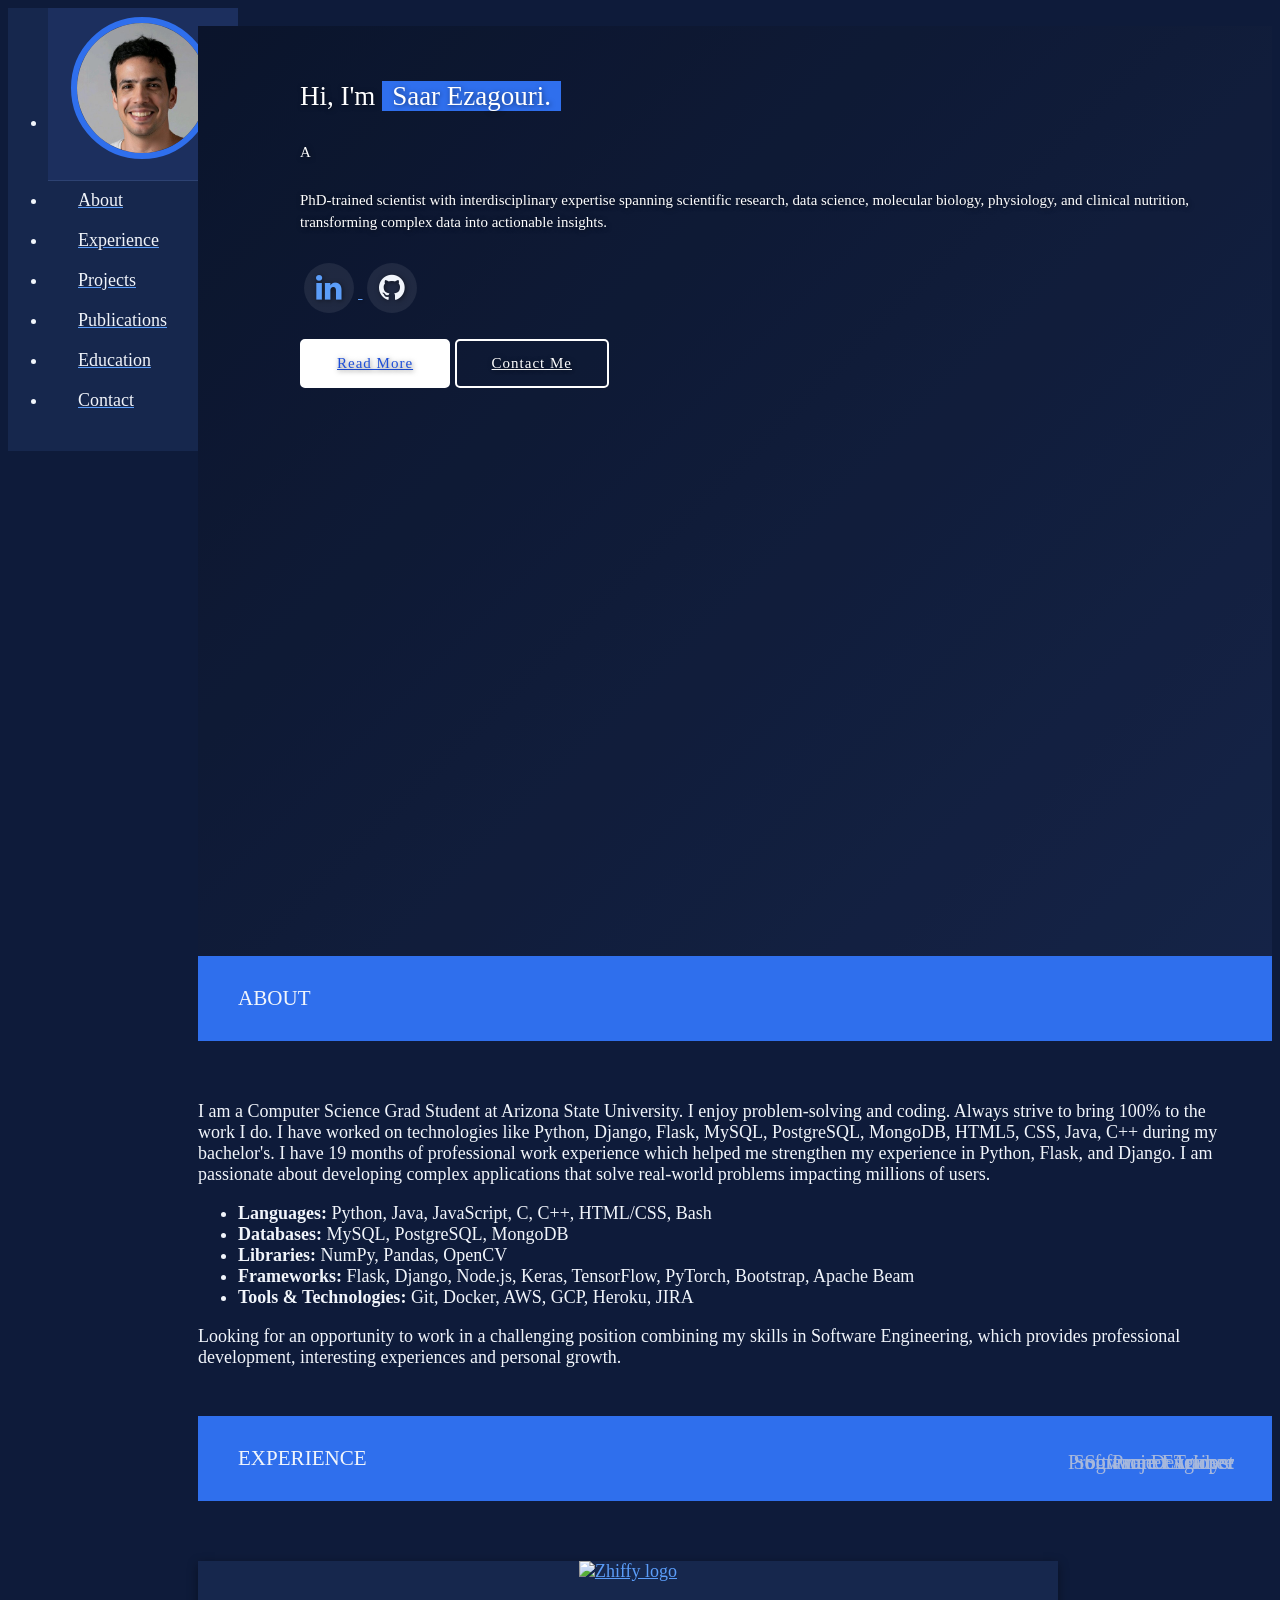
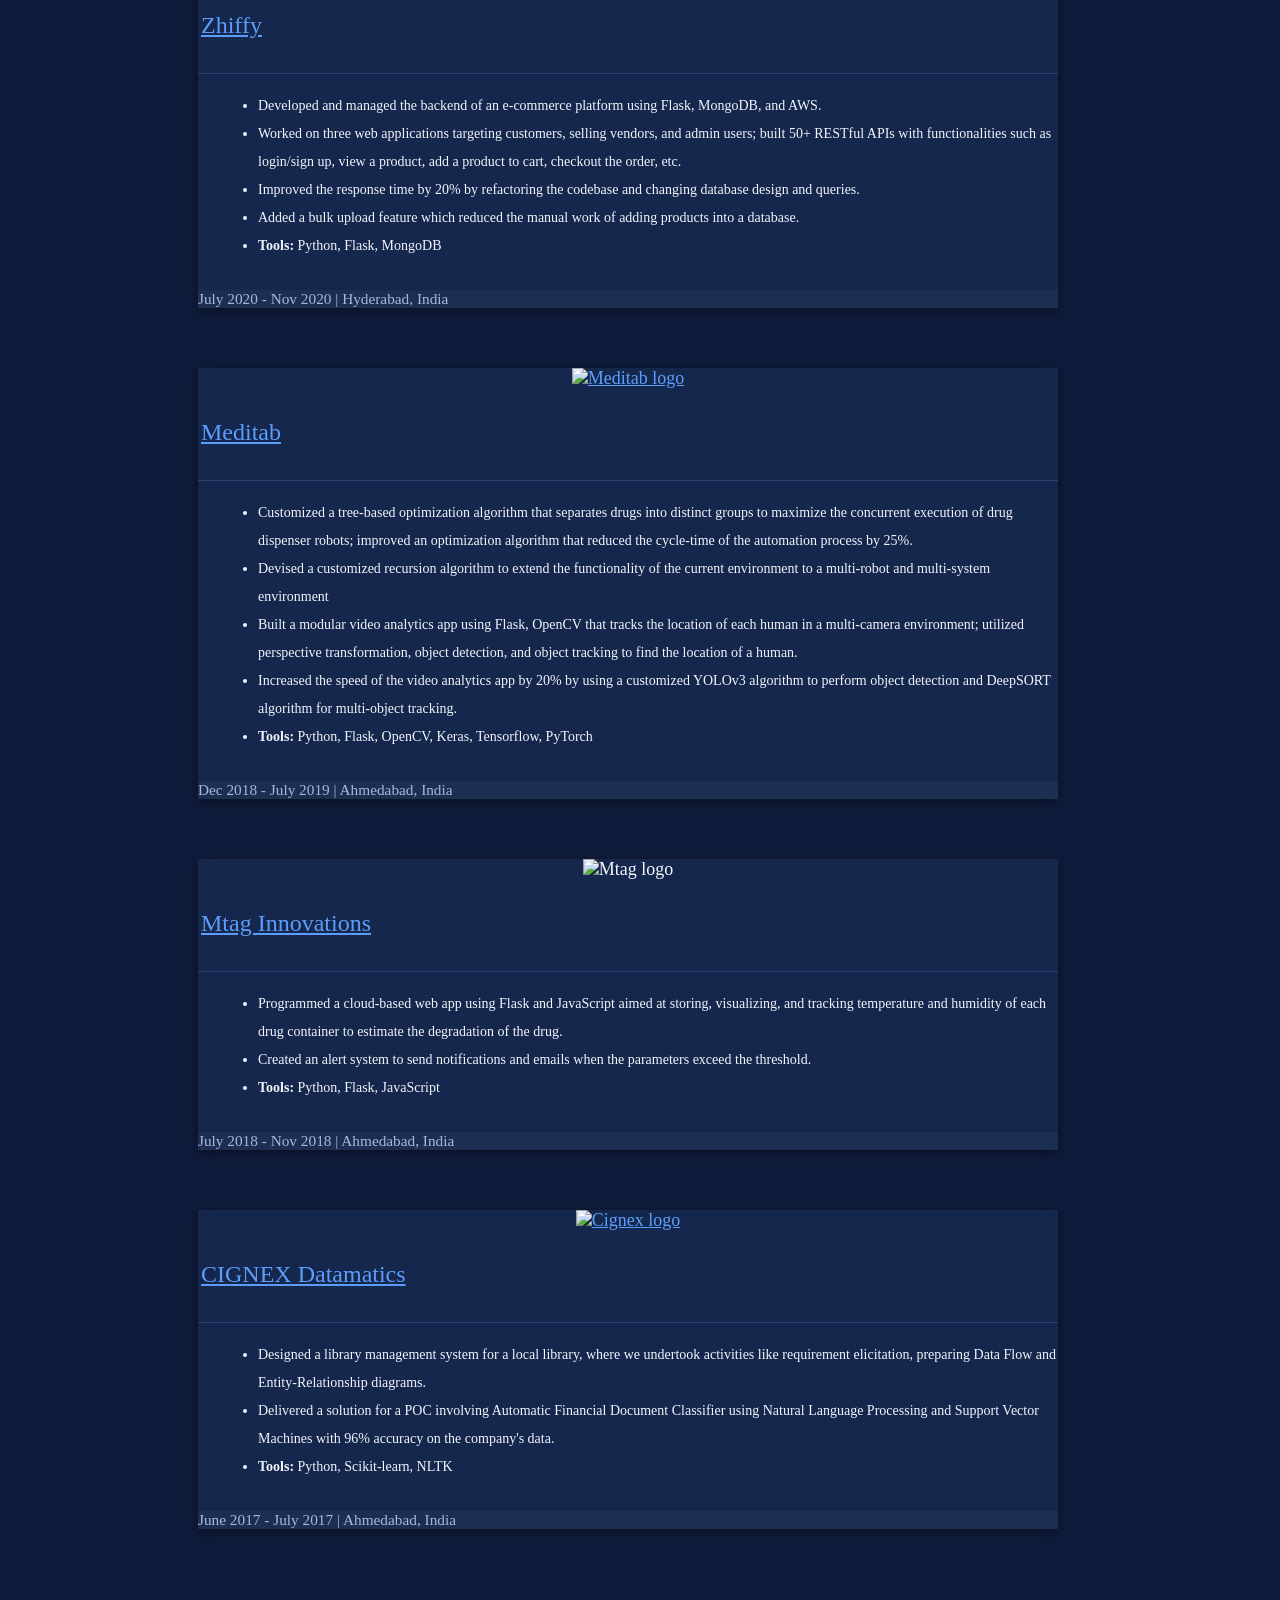
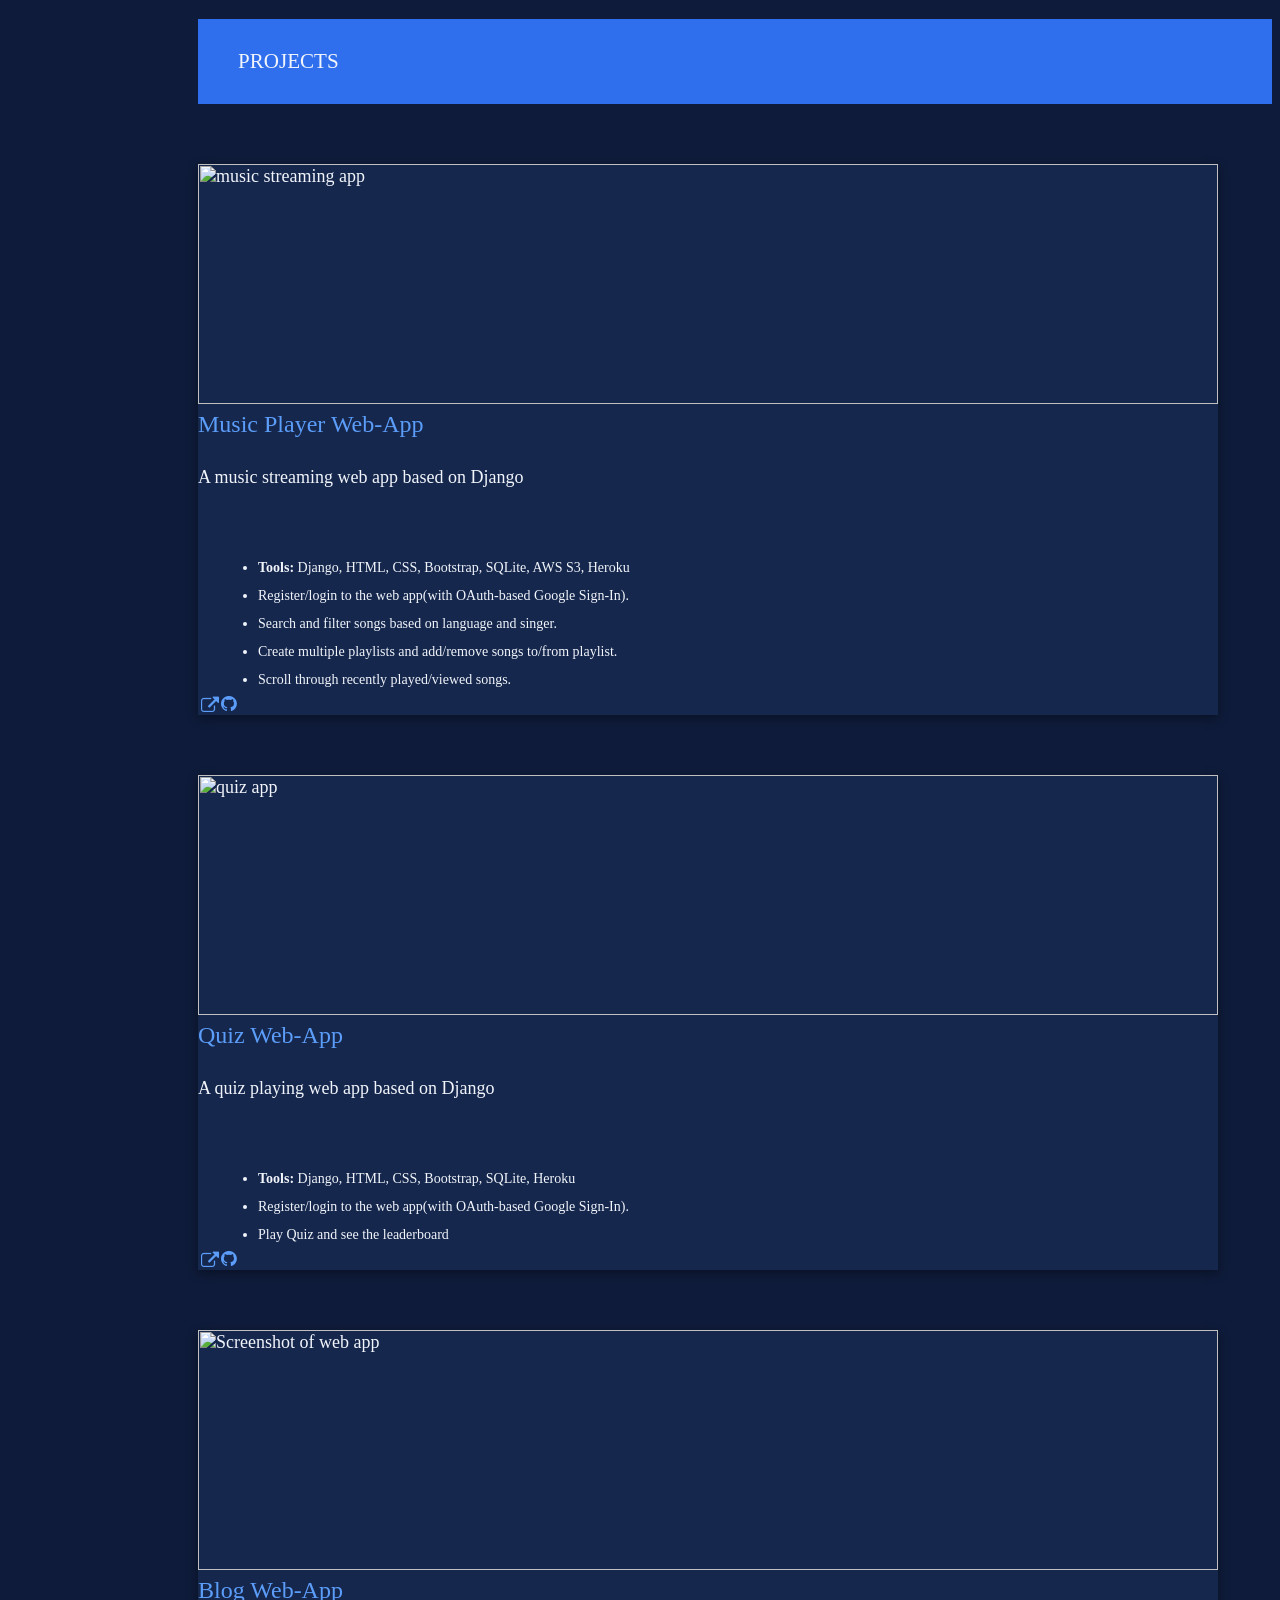
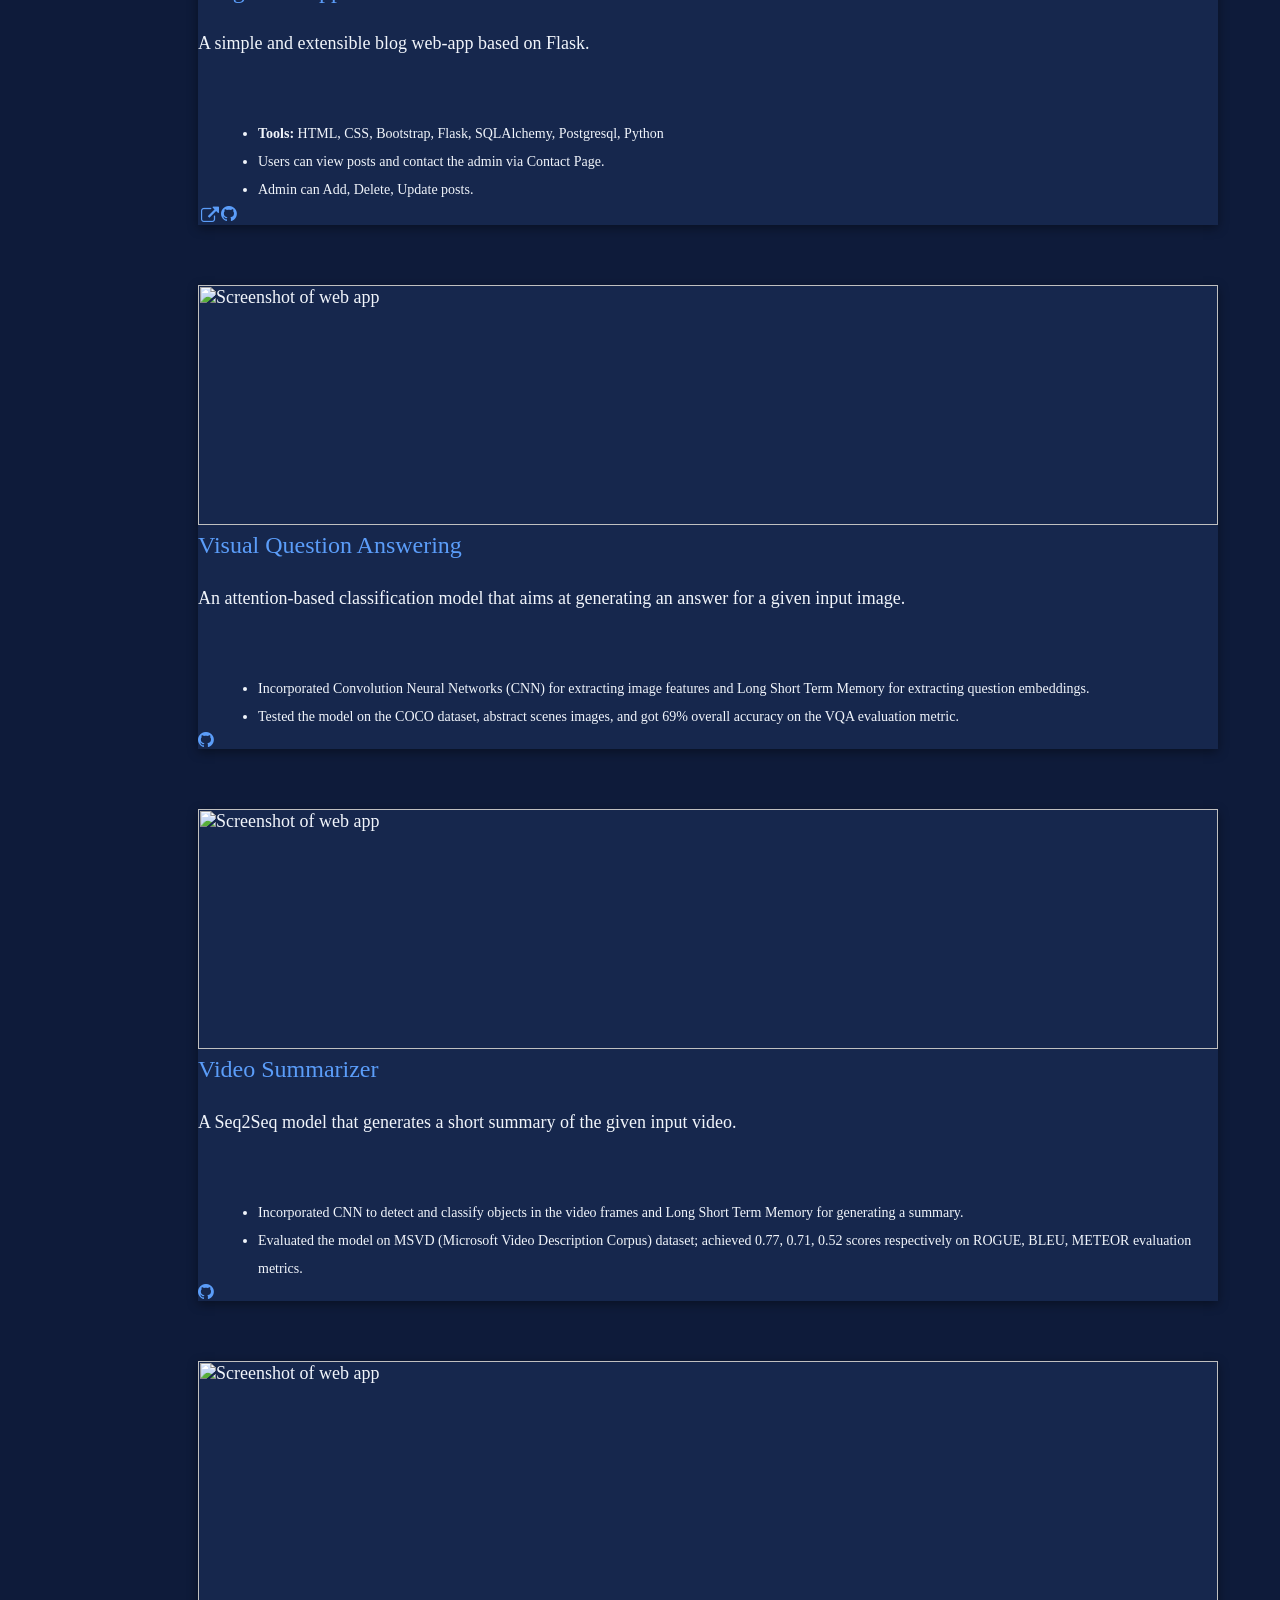
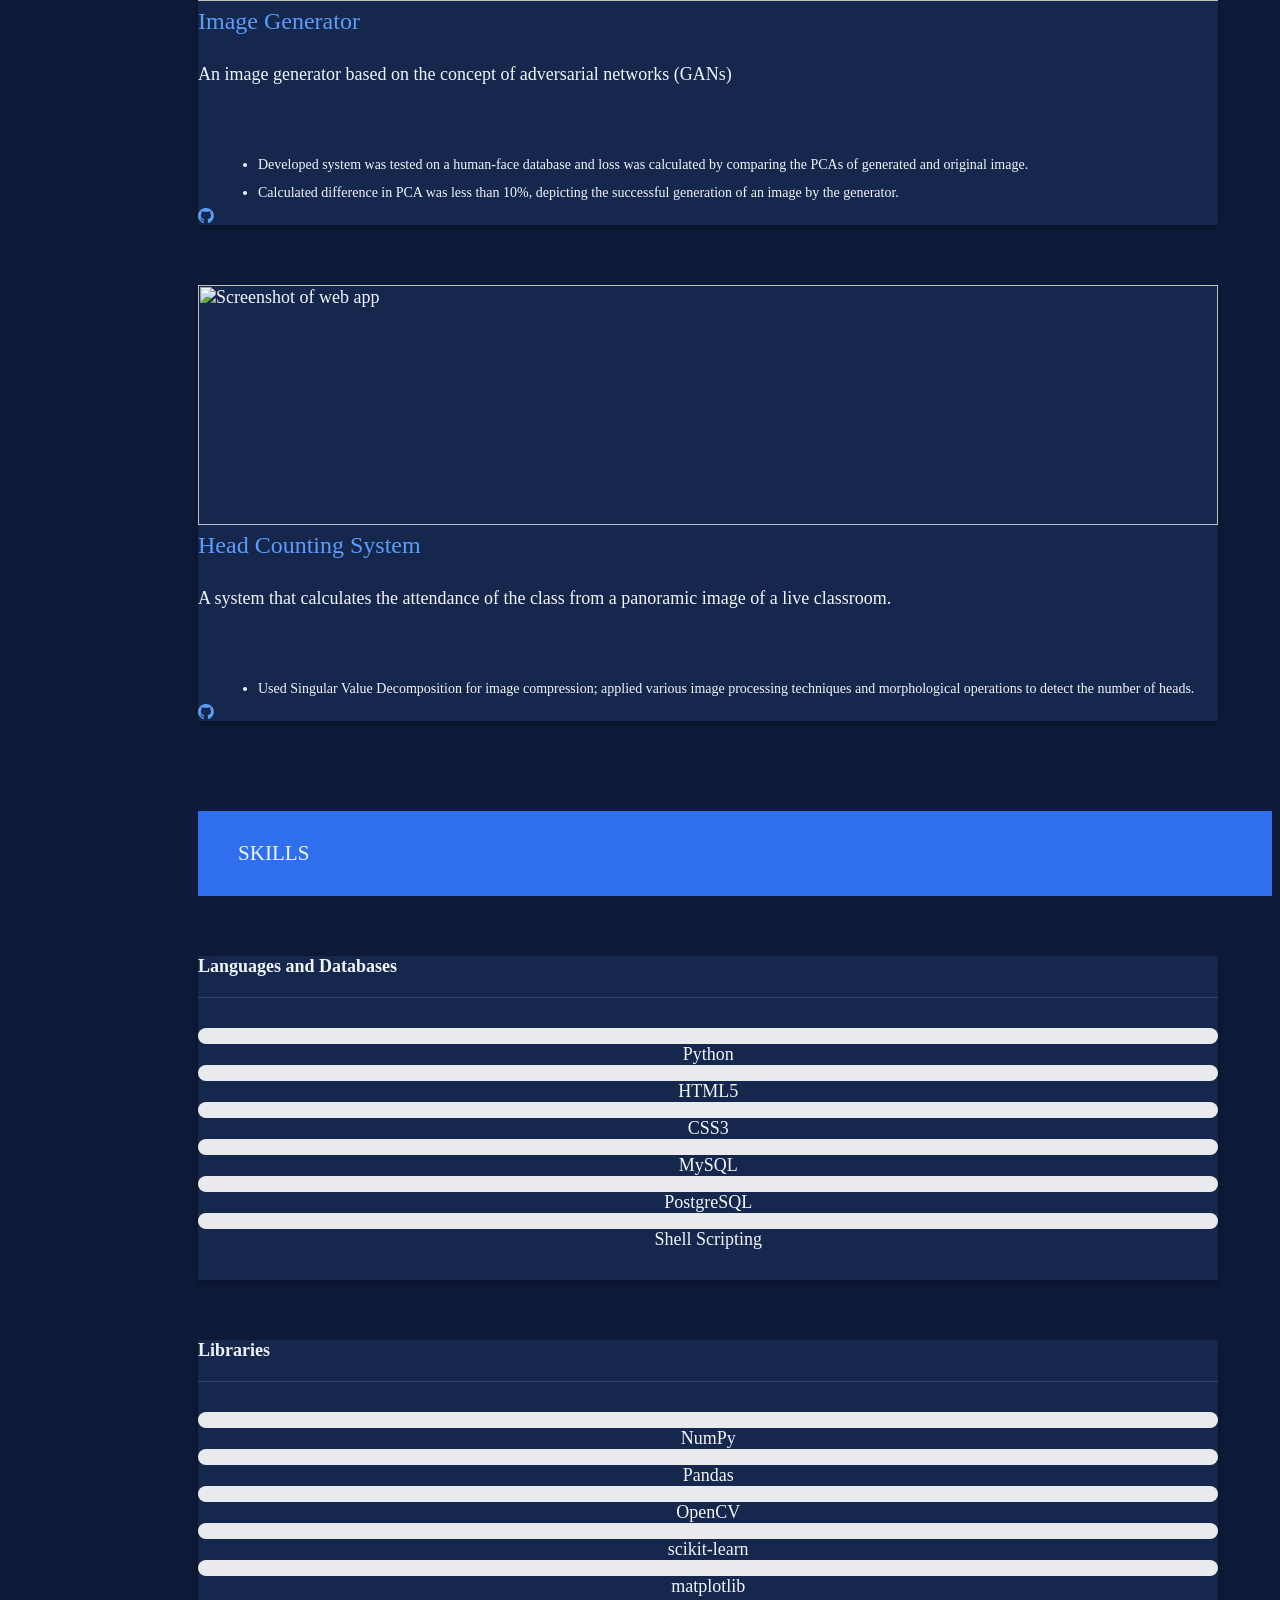
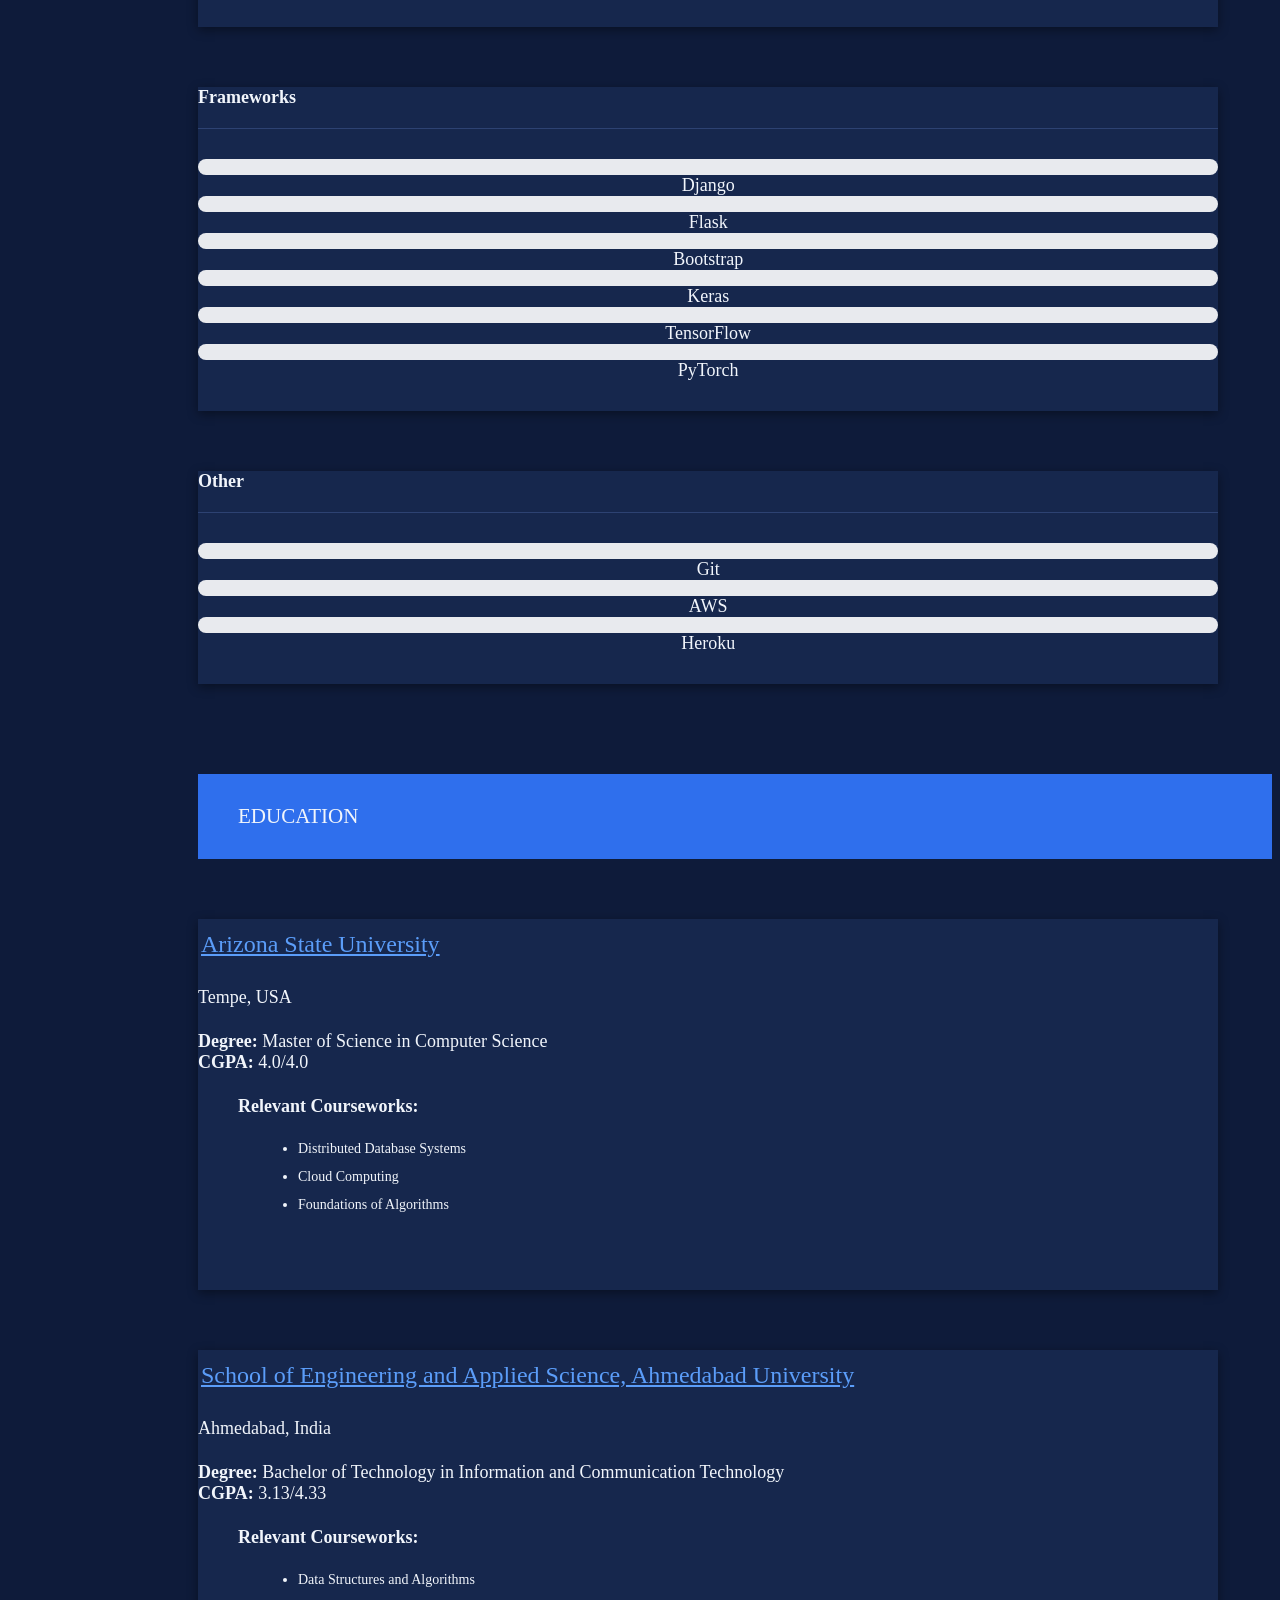
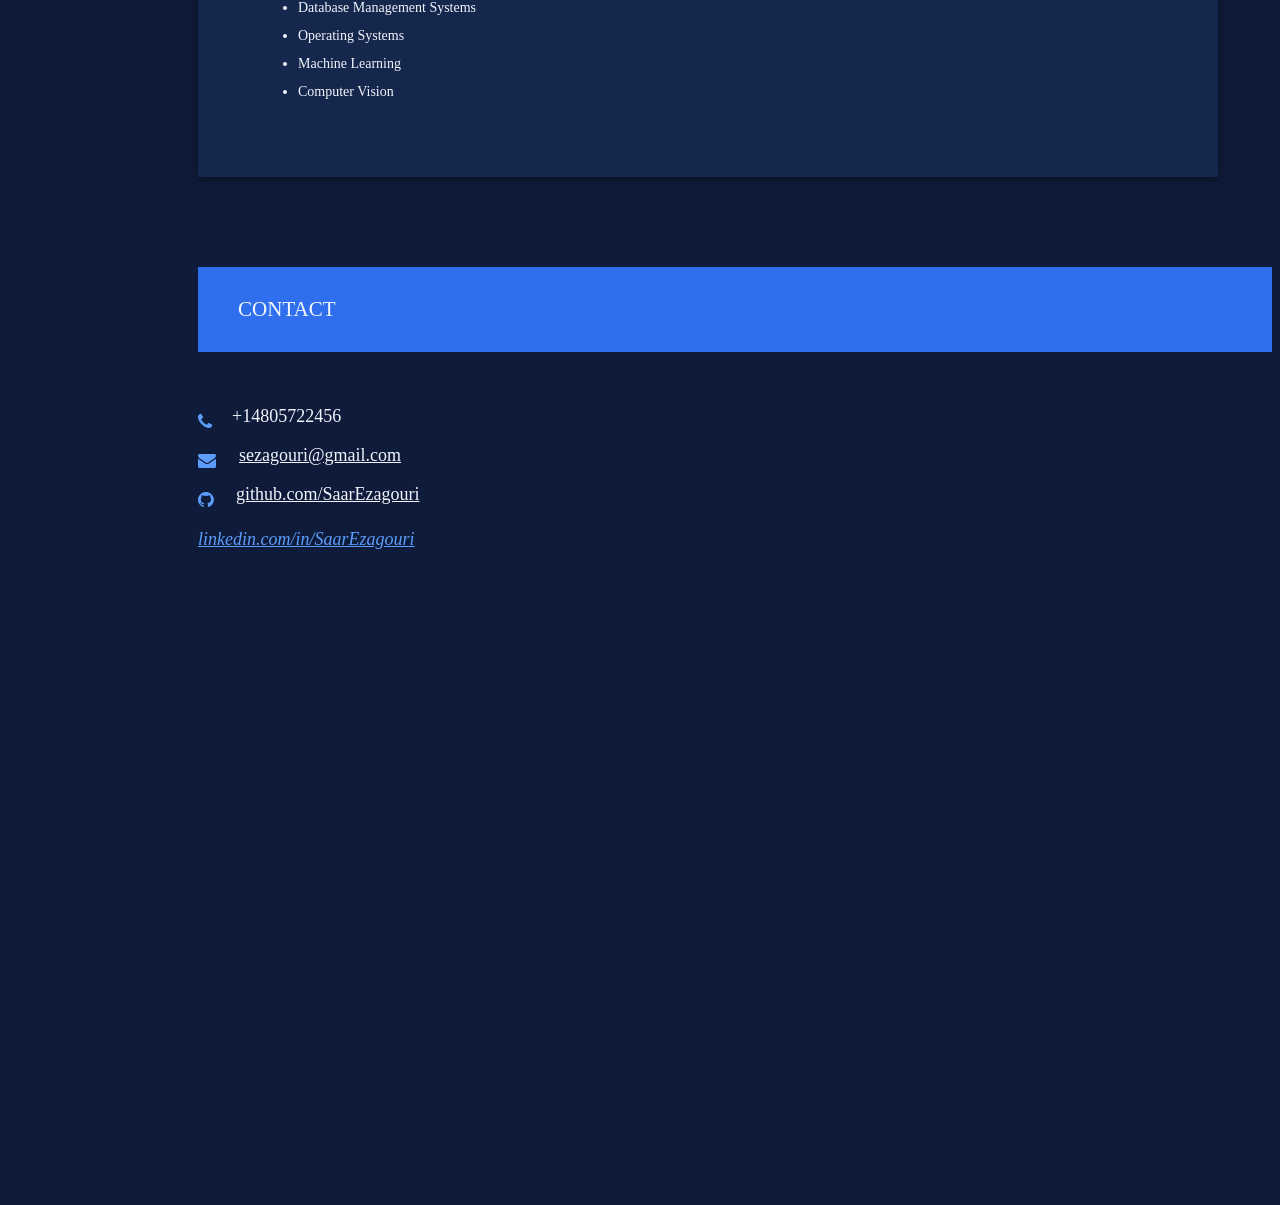
==== index.html @ f26ec7da "s" ====
<!-- <!DOCTYPE html> -->
<html lang="en">

<head>
  <meta charset="utf-8" />
  <meta name="viewport" content="width=device-width initial-scale=1" />
  <meta http-equiv="X-UA-Compatible" content="IE=edge" />

  <!-- Google Tag Manager -->
  <script>(function(w,d,s,l,i){w[l]=w[l]||[];w[l].push({'gtm.start':
  new Date().getTime(),event:'gtm.js'});var f=d.getElementsByTagName(s)[0],
  j=d.createElement(s),dl=l!='dataLayer'?'&l='+l:'';j.async=true;j.src=
  'https://www.googletagmanager.com/gtm.js?id='+i+dl;f.parentNode.insertBefore(j,f);
  })(window,document,'script','dataLayer','GTM-PGZH8HT');</script>
  <!-- End Google Tag Manager -->

  <!-- Materialize - Compiled and minified CSS-->
  <link rel="stylesheet" href="//cdnjs.cloudflare.com/ajax/libs/materialize/0.95.3/css/materialize.min.css" />
  <!-- Font Awesome Icon - CSS-->
  <link rel="stylesheet" href="//maxcdn.bootstrapcdn.com/font-awesome/4.3.0/css/font-awesome.min.css" />
  <!-- Custom Styles-->
  <link rel="stylesheet" href="/assets/css/style.css" />
  <title>Saar Ezagouri | Software Developer</title>

  <!-- Global site tag (gtag.js) - Google Analytics -->
  <script async src="https://www.googletagmanager.com/gtag/js?id=UA-126939217-2"></script>
  <script>
    window.dataLayer = window.dataLayer || [];
    function gtag() { dataLayer.push(arguments); }
    gtag('js', new Date());

    gtag('config', 'UA-126939217-2');
  </script>

  <!-- Open Graph-->
  <meta property="og:locale" content="en_US" />
  <meta property="og:type" content="website" />
  <meta property="og:title" content="Saar Ezagouri, PhD, RD" />
  <meta property="og:description" content="Scientist and Developer" />
  <meta property="og:url" content="https://saarezagouri.github.io/" />
  <meta property="og:site_name" content="Saar Ezagouri, PhD, RD | Scientist and Developer" />
  <meta property="article:publisher" content="https://saarezagouri.github.io/" />
  <meta property="og:image" content="https://varadbhogayata.github.io/examples/preview.JPG" />
  <!-- Twitter -->
  <meta name="twitter:card" content="summary" />
  <meta name="twitter:site" content="@SaarEzagouri_RD" />
  <meta name="twitter:title" content="Saar Ezagouri, PhD, RD" />
  <meta name="twitter:description" content="Scientist and Developer" />
  <meta name="twitter:url" content="https://twitter.com/SaarEzagouri_RD" />
  <meta name="author" content="Saar Ezagouri" />
  <meta name="description" content="PhD-trained scientist with interdisciplinary expertise spanning scientific research, data science, molecular biology, physiology, and clinical nutrition, transforming complex data into actionable insights." />
  <link rel="apple-touch-icon" sizes="57x57" href="/assets/img/favicon/apple-icon-57x57.png" />
  <link rel="apple-touch-icon" sizes="60x60" href="/assets/img/favicon/apple-icon-60x60.png" />
  <link rel="apple-touch-icon" sizes="72x72" href="/assets/img/favicon/apple-icon-72x72.png" />
  <link rel="apple-touch-icon" sizes="76x76" href="/assets/img/favicon/apple-icon-76x76.png" />
  <link rel="apple-touch-icon" sizes="114x114" href="/assets/img/favicon/apple-icon-114x114.png" />
  <link rel="apple-touch-icon" sizes="120x120" href="/assets/img/favicon/apple-icon-120x120.png" />
  <link rel="apple-touch-icon" sizes="144x144" href="/assets/img/favicon/apple-icon-144x144.png" />
  <link rel="apple-touch-icon" sizes="152x152" href="/assets/img/favicon/apple-icon-152x152.png" />
  <link rel="apple-touch-icon" sizes="180x180" href="/assets/img/favicon/apple-icon-180x180.png" />
  <link rel="icon" type="image/png" sizes="192x192" href="/assets/img/favicon/android-icon-192x192.png" />
  <link rel="icon" type="image/png" sizes="32x32" href="/assets/img/favicon/favicon-32x32.png" />
  <link rel="icon" type="image/png" sizes="96x96" href="/assets/img/favicon/favicon-96x96.png" />
  <link rel="icon" type="image/png" sizes="16x16" href="/assets/img/favicon/favicon-16x16.png" />
  <link rel="manifest" href="/assets/img/favicon/manifest.json" />
  <meta name="msapplication-TileColor" content="#0a0f1e" />
  <meta name="msapplication-TileImage" content="/assets/img/favicon/ms-icon-144x144.png" />
  <meta name="theme-color" content="#0a0f1e" />
  <meta name="robots" content="index, follow" />
  <!-- Google Site Verification for indexing -->
  <meta name="google-site-verification" content="_qxK8tePiU2fhnwlwnJ7pkDFnj1k2EiKq_cYGy1Cb84" />
</head>

<body>
  <!-- Google Tag Manager (noscript) -->
  <noscript><iframe src="https://www.googletagmanager.com/ns.html?id=GTM-PGZH8HT"
  height="0" width="0" style="display:none;visibility:hidden"></iframe>
  </noscript>
  
  <!-- Navigation Menu-->
  <!-- Nav class 1 -->
  <nav class="hide-on-small-only">
    <ul class="side-nav fixed section table-of-contents">

      <li class="logo">
        <a id="logo-container" aria-label="Navigate to the beginning of the page" href="#intro"
          class="brand-logo grey-blue-text">
          <img src="/assets/img/passport-new.jpg" class="circle img-responsive profile-pic" alt="avatar">
        </a>
      </li>

      <li class="bold">
        <a aria-label="Navigate to the About section" href="#about" class="waves-effect waves-dark teal-text"><i
            class="mdi-social-person small"></i><span>About</span></a>
      </li>
      <li class="bold">
        <a aria-label="Navigate to the Experience section" href="#experience"
          class="waves-effect waves-dark teal-text"><i
            class="mdi-action-trending-up small"></i><span>Experience</span></a>
      </li>

      <li class="bold">
        <a aria-label="Navigate to the Projects section" href="#projects"
          class="waves-effect waves-dark teal-text"><i
            class="mdi-file-folder small"></i><span>Projects</span></a>
      </li>

      <li class="bold">
        <a aria-label="Navigate to the Publications section" href="#publications" class="waves-effect waves-dark teal-text"><i
            class="mdi-av-my-library-books small"></i><span>Publications</span></a>
      </li>
      
      <li class="bold">
        <a aria-label="Navigate to the Education section" href="#education" class="waves-effect waves-dark teal-text"><i
            class="mdi-social-school small"></i><span>Education</span></a>
      </li>

      <li class="bold">
        <a aria-label="Navigate to the Contact section" href="#contact" class="waves-effect waves-dark teal-text"><i
            class="mdi-content-mail small"></i><span>Contact</span></a>
      </li>
    </ul>
  </nav>

  <!-- Nav class 2 -->
  <nav class="hide-on-large only trigger z-depth-1">
    <a aria-label="Toggle visibility of the mobile navbar" href="#" data-activates="slide-out"
      class="button-collapse"><i class="mdi-navigation-menu"></i></a>
    <div class="name-title">
      <a id="name" aria-label="Navigate to the beginning of the page" href="#" class="teal-text">Saar
        Ezagouri</a><span class="black-text">Software Developer</span>
    </div>
  </nav>

  <!-- Nav class 3 -->
  <nav class="hide-on-large only">
    <ul id="slide-out" class="side-nav">
      <li class="bold">
        <a aria-label="Navigate to the About section" href="#about" class="waves-effect waves-dark teal-text"><i
            class="mdi-social-person small"></i><span>About</span></a>
      </li>
      <li class="bold">
        <a aria-label="Navigate to the Experience section" href="#experience"
          class="waves-effect waves-dark teal-text"><i
            class="mdi-action-trending-up small"></i><span>Experience</span></a>
      </li>

      <li class="bold">
        <a aria-label="Navigate to the Projects section" href="#projects"
          class="waves-effect waves-dark teal-text"><i
            class="mdi-file-folder small"></i><span>Projects</span></a>
      </li>
      <li class="bold">
        <a aria-label="Navigate to the Publications section" href="#publications" class="waves-effect waves-dark teal-text"><i
            class="mdi-av-my-library-books small"></i><span>Publications</span></a>
      </li>
      <li class="bold">
        <a aria-label="Navigate to the Education section" href="#education" class="waves-effect waves-dark teal-text"><i
            class="mdi-social-school small"></i><span>Education</span></a>
      </li>
      <li class="bold">
        <a aria-label="Navigate to the Contact section" href="#contact" class="waves-effect waves-dark teal-text"><i
            class="mdi-content-mail small"></i><span>Contact</span></a>
      </li>
    </ul>
  </nav>

  <!-- Main Content-->
  <main>
    <!-- First Section: Heading lines and image -->
    <section id="intro" class="section scrollspy full-height">
      <div class="overlay"></div>
      <div class="container">
        <div class="col-md-9">
          <div class="content section-padding valign" style="margin-left: 10%; margin-top: 50px;">
            <div class="caption">
              <h2>Hi, I'm <span class="teal">Saar Ezagouri.</span></h2>
              <h5 style="color:#fff">A <span class="typing" style="font-weight: 300; color:#5b9df9"></span></h5>
              <h5>PhD-trained scientist with interdisciplinary expertise spanning scientific research, data science, molecular biology, physiology, and clinical nutrition, transforming complex data into actionable insights.</h5>
            </div>
            <div class="social">
              <a href="https://www.linkedin.com/in/saar-ezagouri/" target="_blank">
                <button class="icon-btn linkedin">
                  <i class="fa fa-linkedin"></i>
                </button>
              </a>
              <a href="https://github.com/SaarEzagouri" target="_blank">
                <button class="icon-btn github">
                  <i class="fa fa-github"></i>
                </button>
              </a>
            </div>
            <div class='buttons'>
              <a href="#about" class="readme">Read More</a>
              <a href="#contact" class="contactme">Contact Me</a>
            </div>
          </div>
        </div>
      </div>
    </section>

    <!-- Second Section: About -->
    <section id="about" class="section scrollspy">
      <h3 class="page-title white-text teal">About</h3>
      <div class="container flow-text">
        <p>
          I am a Computer Science Grad Student at Arizona State University. I enjoy problem-solving and coding. Always strive to bring 100% to the work I do.

          I have worked on technologies like Python, Django, Flask, MySQL, PostgreSQL, MongoDB, HTML5, CSS, Java, C++ during my bachelor's. I have 19 months of professional work experience which helped me strengthen my experience in Python, Flask, and Django.

          I am passionate about developing complex applications that solve real-world problems impacting millions of users.
        </p>
        <p>
          <ul>
            <li><b>Languages:</b> Python, Java, JavaScript, C, C++, HTML/CSS, Bash</li>
            <li><b>Databases:</b> MySQL, PostgreSQL, MongoDB</li>
            <li><b>Libraries:</b> NumPy, Pandas, OpenCV</li>
            <li><b>Frameworks:</b> Flask, Django, Node.js, Keras, TensorFlow, PyTorch, Bootstrap, Apache Beam</li>
            <li><b>Tools & Technologies:</b> Git, Docker, AWS, GCP, Heroku, JIRA</li>
          </ul>
          
        </p>
          
        <p>
          Looking for an opportunity to work in a challenging position combining my skills in Software Engineering, which provides professional development, interesting experiences and personal growth.
        </p>
      </div>
    </section>


    <!-- Third Section: Experience -->
    <section id="experience" class="section scrollspy">
      <h3 class="page-title white-text teal">Experience</h3>
      <div class="container">

        <!-- Latest Experience -->
        <div class="card">
          <div class="card-content">
            <div class="row">
              <div class="col s12 m2">
                <a href="https://www.zhiffy.com/" target="_blank"><img alt="Zhiffy logo"
                    src="/assets/img/exp-zhiffy-logo-1.webp" class="responsive-img center-block" /></a>
              </div>
              <div class="col s12 m10">
                <p>
                  <span class="card-title"><a href="https://www.zhiffy.com/" target="_blank"
                      class="teal-text hoverline">Zhiffy</a></span>
                </p>
              </div>
            </div>
            <div class="role brown-text text-darken-2">Software Engineer</div>
            <ul>
              <li>
                Developed and managed the backend of an e-commerce platform using Flask, MongoDB, and AWS.
              </li>
              <li>
                Worked on three web applications targeting customers, selling vendors, and admin users; built 50+ RESTful APIs with functionalities
such as login/sign up, view a product, add a product to cart, checkout the order, etc.
              </li>
              <li>Improved the response time by 20% by refactoring the codebase and changing database design and queries.</li>
              <li>Added a bulk upload feature which reduced the manual work of adding products into a database.</li>
              <li>
                <b>Tools:</b> Python, Flask, MongoDB
              </li>
            </ul>
          </div>
          <div class="card-action">
            <span>July 2020 - Nov 2020 | Hyderabad, India</span>
          </div>
        </div>

        
        <div class="card">
          <div class="card-content">
            <div class="row">
              <div class="col s12 m2">
                <a href="https://www.meditab.com" target="_blank"><img alt="Meditab logo"
                    src="/assets/img/exp-meditab-logo-500x500.jpg" class="responsive-img center-block" /></a>
              </div>
              <div class="col s12 m10">
                <p>
                  <span class="card-title"><a href="http://meditab.com" target="_blank"
                      class="teal-text hoverline">Meditab</a></span>
                </p>
              </div>
            </div>
            <div class="role brown-text text-darken-2">Programmer Analyst</div>
            <ul>
              <li>
                Customized a tree-based optimization algorithm that separates drugs into distinct groups to maximize the concurrent execution of drug
dispenser robots; improved an optimization algorithm that reduced the cycle-time of the automation process by 25%.
              </li>
              <li>
                Devised a customized recursion algorithm to extend the functionality of the current environment to a multi-robot and multi-system
environment
              </li>
              <li>
                Built a modular video analytics app using Flask, OpenCV that tracks the location of each human in a multi-camera environment;
utilized perspective transformation, object detection, and object tracking to find the location of a human.
              </li>
              <li>Increased the speed of the video analytics app by 20% by using a customized YOLOv3 algorithm to perform object detection and
                DeepSORT algorithm for multi-object tracking.</li>
              <li>
                <b>Tools:</b> Python, Flask, OpenCV, Keras, Tensorflow, PyTorch
              </li>
            </ul>
          </div>
          <div class="card-action">
            <span>Dec 2018 - July 2019 | Ahmedabad, India</span>
          </div>
        </div>

        <!-- Experience 2 -->
        <div class="card">
          <div class="card-content">
            <div class="row">
              <div class="col s12 m2">
                <img alt="Mtag logo" src="/assets/img/exp-mtag-logo-250x250.jpg" class="responsive-img center-block" />

              </div>

              <div class="col s12 m10">
                <p>
                  <span class="card-title"><a href="#experience" class="teal-text hoverline">Mtag
                      Innovations</a></span>
                </p>
              </div>
            </div>
            <div class="role brown-text text-darken-2">Software Developer</div>
            <ul>
              <li>
                Programmed a cloud-based web app using Flask and JavaScript aimed at storing, visualizing, and tracking temperature and humidity
of each drug container to estimate the degradation of the drug.
              </li>
              <li>
                Created an alert system to send notifications and emails when the parameters exceed the threshold.
              </li>
              <li>
                <b>Tools:</b> Python, Flask, JavaScript
              </li>
            </ul>
          </div>
          <div class="card-action">
            <span>July 2018 - Nov 2018 | Ahmedabad, India</span>
          </div>
        </div>

        <!-- Experience 3 -->
        <div class="card">
          <div class="card-content">
            <div class="row">
              <div class="col s12 m2">
                <a href="https://www.cignex.com" target="_blank"><img alt="Cignex logo"
                    src="/assets/img/exp-cignex-logo.png" class="responsive-img center-block" /></a>
              </div>
              <div class="col s12 m10">
                <p>
                  <span class="card-title"><a href="https://www.cignex.com" target="_blank"
                      class="teal-text hoverline">CIGNEX
                      Datamatics </a></span>
                </p>
              </div>
            </div>
            <div class="role brown-text text-darken-2">Project Trainee</div>
            <ul>
              <li>
                Designed a library management system for a local library, where we undertook activities like requirement
                elicitation, preparing Data Flow
                and Entity-Relationship diagrams.
              </li>
              <li>
                Delivered a solution for a POC involving Automatic Financial Document Classifier using Natural Language
                Processing and Support Vector
                Machines with 96% accuracy on the company's data.
              </li>
              <li>
                <b>Tools:</b> Python, Scikit-learn, NLTK
              </li>
            </ul>
          </div>
          <div class="card-action">
            <span>June 2017 - July 2017 | Ahmedabad, India</span>
          </div>
        </div>

      </div>
    </section>

    <!-- Fourth Section: Projects -->
    <section id="selected-publications" class="section scrollspy">
      <h3 class="page-title white-text teal">Projects</h3>
      <div class="container">
        <div class="row">

          <div class="col s12 m6 l4">
            <div class="card medium">
              <div class="card-image waves-effect waves-block waves-light">
                <img alt="music streaming app" src="/assets/img/project-music-player.png" style="height: 100%; width: 100%" class="activator" />
              </div>
              <div class="card-content">
                <span class="card-title activator teal-text hoverline">Music Player Web-App<i
                    class="mdi-navigation-more-vert right"></i></span>
                <p>
                  A music streaming web app based on Django
                </p>
              </div>
              <div class="card-reveal">
                <span class="card-title grey-text"><small>Accomplishments</small><i
                    class="mdi-navigation-close right"></i></span>
                <ul>
                  <li><b>Tools:</b> Django, HTML, CSS, Bootstrap, SQLite, AWS S3, Heroku</li>
                  <li>Register/login to the web app(with OAuth-based Google Sign-In).</li>
                  <li>Search and filter songs based on language and singer.</li>
                  <li>Create multiple playlists and add/remove songs to/from playlist.</li>
                  <li>Scroll through recently played/viewed songs.</li>


                </ul>
                <div class="card-action">
                  <a aria-label="Visit " href="https://galvanic-music.herokuapp.com/" target="_blank" data-position="top"
                    data-tooltip="View Online"
                    class="btn-floating btn-large waves-effect waves-light blue-grey tooltipped"><i
                      class="fa fa-external-link"></i></a>
                  <a aria-label="Visit the GitHub repo for  project" href="https://github.com/varadbhogayata/music-player"
                    target="_blank" data-position="top" data-tooltip="View Source"
                    class="btn-floating btn-large waves-effect waves-light blue-grey tooltipped"><i
                      class="fa fa-github"></i></a>
                </div>
              </div>
            </div>
          </div>

          <div class="col s12 m6 l4">
            <div class="card medium">
              <div class="card-image waves-effect waves-block waves-light">
                <img alt="quiz app" src="/assets/img/project-quizup-logo-1.png" style="height: 100%; width: 100%" class="activator" />
              </div>
              <div class="card-content">
                <span class="card-title activator teal-text hoverline">Quiz Web-App<i
                    class="mdi-navigation-more-vert right"></i></span>
                <p>
                  A quiz playing web app based on Django
                </p>
              </div>
              <div class="card-reveal">
                <span class="card-title grey-text"><small>Accomplishments</small><i
                    class="mdi-navigation-close right"></i></span>
                <ul>
                  <li><b>Tools:</b> Django, HTML, CSS, Bootstrap, SQLite, Heroku</li>
                  <li>Register/login to the web app(with OAuth-based Google Sign-In).</li>
                  <li>Play Quiz and see the leaderboard</li>

                </ul>
                <div class="card-action">
                  <a aria-label="Visit " href="https://quiz-up-app.herokuapp.com/" target="_blank" data-position="top"
                    data-tooltip="View Online"
                    class="btn-floating btn-large waves-effect waves-light blue-grey tooltipped"><i
                      class="fa fa-external-link"></i></a>
                  <a aria-label="Visit the GitHub repo for  project" href="https://github.com/varadbhogayata/QuizUp"
                    target="_blank" data-position="top" data-tooltip="View Source"
                    class="btn-floating btn-large waves-effect waves-light blue-grey tooltipped"><i
                      class="fa fa-github"></i></a>
                </div>
              </div>
            </div>
          </div>

          <!-- Flask Project -->
          <div class="col s12 m6 l4">
            <div class="card medium">
              <div class="card-image waves-effect waves-block waves-light">
                <img alt="Screenshot of web app" src="/assets/img/project-blog-logo.jpg"
                style="height: 100%; width: 100%" class="activator" />
              </div>
              <div class="card-content">
                <span class="card-title activator teal-text hoverline">Blog Web-App<i
                    class="mdi-navigation-more-vert right"></i></span>
                <p>
                  A simple and extensible blog web-app based on Flask.
                </p>
              </div>
              <div class="card-reveal">
                <span class="card-title teal-text"><small>Accomplishments</small><i
                    class="mdi-navigation-close right"></i></span>
                <ul>
                  <li><b>Tools:</b> HTML, CSS, Bootstrap, Flask, SQLAlchemy, Postgresql, Python</li>
                  <li>Users can view posts and contact the admin via Contact Page.</li>
                  <li>Admin can Add, Delete, Update posts.</li>


                </ul>
                <div class="card-action">
                  <a aria-label="Visit Blog website" href="https://flask-heroku-blog.herokuapp.com/" target="_blank" data-position="top"
                    data-tooltip="View Online"
                    class="btn-floating btn-large waves-effect waves-light blue-grey tooltipped"><i
                      class="fa fa-external-link"></i></a>
                  <a aria-label="Visit the GitHub repo for  project" href="https://github.com/varadbhogayata/flask-blog"
                    target="_blank" data-position="top" data-tooltip="View Source"
                    class="btn-floating btn-large waves-effect waves-light blue-grey tooltipped"><i
                      class="fa fa-github"></i></a>
                </div>
              </div>
            </div>
          </div>

          <!-- VQA -->
          <div class="col s12 m6 l4">
            <div class="card medium">
              <div class="card-image waves-effect waves-block waves-light">
                <img alt="Screenshot of  web app" src="/assets/img/project-aim_bert-bias.png" style="height: 100%; width: 100%" class="activator" />
              </div>
              <div class="card-content">
                <span class="card-title activator teal-text hoverline">Visual Question Answering<i
                    class="mdi-navigation-more-vert right"></i></span>
                <p>
                  An attention-based classification model that aims at generating an answer for a given input image.
                </p>
              </div>
              <div class="card-reveal">
                <span class="card-title teal-text"><small>Accomplishments</small><i
                    class="mdi-navigation-close right"></i></span>
                <ul>
                  <li>Incorporated Convolution Neural Networks (CNN) for extracting image features and Long Short Term
                    Memory for extracting question
                    embeddings.</li>
                  <li>Tested the model on the COCO dataset, abstract scenes images, and got 69% overall accuracy on the
                    VQA evaluation metric.</li>

                </ul>
                <div class="card-action">
                  <a aria-label="Visit the GitHub repo for  project"
                    href="https://github.com/varadbhogayata/visual-question-answering" target="_blank"
                    data-position="top" data-tooltip="View Source"
                    class="btn-floating btn-large waves-effect waves-light blue-grey tooltipped"><i
                      class="fa fa-github"></i></a>
                </div>
              </div>
            </div>
          </div>

          <!-- Video Summarizer -->
          <div class="col s12 m6 l4">
            <div class="card medium">
              <div class="card-image waves-effect waves-block waves-light">
                <img alt="Screenshot of  web app" src="/assets/img/computer-vision-v2-04.png" style="height: 100%; width: 100%" class="activator" />
              </div>
              <div class="card-content">
                <span class="card-title activator teal-text hoverline">Video Summarizer<i
                    class="mdi-navigation-more-vert right"></i></span>
                <p>
                  A Seq2Seq model that generates a short summary of the given input video.
                </p>
              </div>
              <div class="card-reveal">
                <span class="card-title brown-text"><small>Accomplishments</small><i
                    class="mdi-navigation-close right"></i></span>
                <ul>
                  <li>Incorporated CNN to detect and classify objects in the video frames and Long Short Term Memory for
                    generating a summary.</li>
                  <li>Evaluated the model on MSVD (Microsoft Video Description Corpus) dataset; achieved 0.77, 0.71,
                    0.52 scores respectively on ROGUE,
                    BLEU, METEOR evaluation metrics.</li>

                </ul>
                <div class="card-action">
                  <a aria-label="Visit the GitHub repo for  project" href="https://github.com/varadbhogayata/"
                    target="_blank" data-position="top" data-tooltip="View Source"
                    class="btn-floating btn-large waves-effect waves-light blue-grey tooltipped"><i
                      class="fa fa-github"></i></a>
                </div>
              </div>
            </div>
          </div>

          <!-- Image Generator -->
          <div class="col s12 m6 l4">
            <div class="card medium">
              <div class="card-image waves-effect waves-block waves-light">
                <img alt="Screenshot of  web app" src="/assets/img/gan.jpg" style="height: 100%; width: 100%" class="activator" />
              </div>
              <div class="card-content">
                <span class="card-title activator teal-text hoverline">Image Generator<i
                    class="mdi-navigation-more-vert right"></i></span>
                <p>
                  An image generator based on the concept of adversarial networks (GANs)
                </p>
              </div>
              <div class="card-reveal">
                <span class="card-title brown-text"><small>Accomplishments</small><i
                    class="mdi-navigation-close right"></i></span>
                <ul>
                  <li>Developed system was tested on a human-face database and loss was calculated by comparing the PCAs
                    of generated and original image.</li>
                  <li>Calculated difference in PCA was less than 10%, depicting the successful generation of an image by
                    the generator.</li>

                </ul>
                <div class="card-action">
                  <a aria-label="Visit the GitHub repo for  project" href="https://github.com/varadbhogayata/"
                    target="_blank" data-position="top" data-tooltip="View Source"
                    class="btn-floating btn-large waves-effect waves-light blue-grey tooltipped"><i
                      class="fa fa-github"></i></a>
                </div>
              </div>
            </div>
          </div>

          <!-- Head Counting System -->
          <div class="col s12 m6 l4">
            <div class="card medium">
              <div class="card-image waves-effect waves-block waves-light">
                <img alt="Screenshot of  web app" src="/assets/img/Blog-Images-Forget-Machine-Learning-Humans-Still-Have-a-Lot-to-Learn-Part-II.jpg" style="height: 100%; width: 100%" class="activator" />
              </div>
              <div class="card-content">
                <span class="card-title activator teal-text hoverline">Head Counting System<i
                    class="mdi-navigation-more-vert right"></i></span>
                <p>
                  A system that calculates the attendance of the class from a panoramic image of a live classroom.
                </p>
              </div>
              <div class="card-reveal">
                <span class="card-title brown-text"><small>Accomplishments</small><i
                    class="mdi-navigation-close right"></i></span>
                <ul>
                  <li>Used Singular Value Decomposition for image compression; applied various image processing
                    techniques and morphological operations to
                    detect the number of heads.</li>

                </ul>
                <div class="card-action">
                  <a aria-label="Visit the GitHub repo for  project"
                    href="https://github.com/varadbhogayata/visual-question-answering" target="_blank"
                    data-position="top" data-tooltip="View Source"
                    class="btn-floating btn-large waves-effect waves-light blue-grey tooltipped"><i
                      class="fa fa-github"></i></a>
                </div>
              </div>
            </div>
          </div>

        </div>
      </div>
    </section>

    <!-- Fifth Section: Skills -->
    <section id="skills" class="section scrollspy">
      <h3 class="page-title white-text teal">Skills</h3>
      <div class="container">
        <!-- Languages and Databases -->
        <div class="card">
          <div class="card-content">
            <h4 class="brown-text light">Languages and Databases</h4>
            <div class="row text-center">
              <div class="col s4 m2">
                <img alt="" src="/assets/img/python-logo-1-300x300.jpg" class="responsive-img" />Python
              </div>
              <div class="col s4 m2">
                <img alt="" src="/assets/img/html5-300x300.jpg" class="responsive-img" />HTML5
              </div>
              <div class="col s4 m2">
                <img alt="" src="/assets/img/css3-300x300.jpg" class="responsive-img" />CSS3
              </div>
              <div class="col s4 m2">
                <img alt="" src="/assets/img/mysql-logo-1-300x300.jpg" class="responsive-img" />MySQL
              </div>
              <div class="col s4 m2">
                <img alt="" src="/assets/img/postgresql-logo.png" class="responsive-img" />PostgreSQL
              </div>
              <div class="col s4 m2">
                <img alt="" src="/assets/img/shell-logo-1-300x300.jpg" class="responsive-img" />Shell Scripting
              </div>
            </div>
          </div>
        </div>

        <div class="card">
          <div class="card-content">
            <h4 class="brown-text light">Libraries</h4>
            <div class="row text-center">
              <div class="col s4 m2">
                <img alt="" src="/assets/img/numpy-logo-1-500x500.jpg" class="responsive-img" />NumPy
              </div>
              <div class="col s4 m2">
                <img alt="" src="/assets/img/pandas-logo-2-500x500.jpg" class="responsive-img" />Pandas
              </div>
              <div class="col s4 m2">
                <img alt="" src="/assets/img/opencv-logo-1-500x500.jpg" class="responsive-img" />OpenCV
              </div>
              <div class="col s4 m2">
                <img alt="" src="/assets/img/sk-learn-logo-1-500x500.jpg" class="responsive-img" />scikit-learn
              </div>
              <div class="col s4 m2">
                <img alt="" src="/assets/img/matplotlib-logo-1-500x500.jpg" class="responsive-img" />matplotlib
              </div>
            </div>
          </div>
        </div>

        <!-- Frameworks -->
        <div class="card">
          <div class="card-content">
            <h4 class="brown-text light">Frameworks</h4>
            <div class="row text-center">
              <div class="col s4 m2">
                <img alt="" src="/assets/img/django-logo.webp" class="responsive-img" />Django
              </div>
              <div class="col s4 m2">
                <img alt="" src="/assets/img/flask-logo.png" class="responsive-img" />Flask
              </div>
              <div class="col s4 m2">
                <img alt="" src="/assets/img/bootstrap.png" class="responsive-img" />Bootstrap
              </div>
              <div class="col s4 m2">
                <img alt="" src="/assets/img/keras-logo.png" class="responsive-img" />Keras
              </div>
              <div class="col s4 m2">
                <img alt="" src="/assets/img/tensorflow-logo-1.png" class="responsive-img" />TensorFlow
              </div>
              <div class="col s4 m2">
                <img alt="" src="/assets/img/pytorch-logo.png" class="responsive-img" />PyTorch
              </div>
            </div>
          </div>
        </div>

        <!-- Other -->
        <div class="card">
          <div class="card-content">
            <h4 class="brown-text light">Other</h4>
            <div class="row text-center">


              <div class="col s4 m2">
                <img alt="" src="/assets/img/git.png" class="responsive-img" />Git
              </div>
              <div class="col s4 m2">
                <img alt="" src="/assets/img/aws.png" class="responsive-img" />AWS
              </div>
              <div class="col s4 m2">
                <img alt="" src="/assets/img/heroku.png" class="responsive-img" />Heroku
              </div>
            </div>
          </div>
        </div>

      </div>
    </section>

    <!-- Seventh Section: Education -->
    <section id="education" class="section scrollspy">
      <h3 class="page-title white-text teal">Education</h3>
      <div class="container">
        <div class="row">
          <!-- Education -->
          <div class="col s12 m6 l6">
            <div class="card">
              <div class="card-content">
                <p>
                  <span class="card-title"><a href="https://www.asu.edu/" target="_blank" class="teal-text hoverline">Arizona State University</a></span>
                </p>
                <p class="brown-text">Tempe, USA</p>
                <p>
                  <b>Degree: </b>Master of Science in Computer Science      
                  <br>
                  <b>CGPA: </b>4.0/4.0
                </p>

                <ul>
                  <p>
                    <b>Relevant Courseworks:</b>
                  <ul>
                    <li>Distributed Database Systems</li>
                    <li>Cloud Computing</li>
                    <li>Foundations of Algorithms</li>                    
                  </ul>
                  </p>

                </ul>
              </div>
            </div>

            
          </div>
          <div class="col s12 m6 l6">
            <div class="card">
              <div class="card-content">
                <p>
                  <span class="card-title"><a href="https://ahduni.edu.in/academics/schools-centres/school-of-engineering-and-applied-science/" target="_blank" class="teal-text hoverline">School of Engineering and Applied Science, Ahmedabad
                      University</a></span>
                </p>
                <p class="brown-text">Ahmedabad, India</p>
                <p>
                  <b>Degree: </b>Bachelor of Technology in Information and Communication Technology
                  <br>
                  <b>CGPA: </b>3.13/4.33
                </p>

                <ul>
                  <p>
                    <b>Relevant Courseworks:</b>
                  <ul>
                    <li>Data Structures and Algorithms</li>
                    <li>Database Management Systems</li>
                    <li>Operating Systems</li>
                    <li>Machine Learning</li>
                    <li>Computer Vision</li>
                  </ul>
                  </p>

                </ul>
              </div>
            </div>
          </div>
        </div>
      </div>
    </section>

    <!-- Eight Section: Contact -->
    <section id="contact" class="section scrollspy full-height">
      <h3 class="page-title white-text teal">Contact</h3>
      <div class="container">
        <p>
          <a aria-label="Call Saar" data-position="top" data-tooltip="Call Saar"
            class="btn-floating btn-large waves-effect waves-light blue-grey tooltipped"><i class="fa fa-phone"></i><a
              aria-label="Call Saar">+14805722456</a></a>
        </p>
        <p>
          <a aria-label="Email Saar" href="mailto:sezagouri@gmail.com" target="_blank" data-position="top"
            data-tooltip="Email Saar" class="btn-floating btn-large waves-effect waves-light blue-grey tooltipped"><i
              class="fa fa-envelope"></i><a aria-label="Email Saar" href="mailto:sezagouri@gmail.com"
              class="hoverline">sezagouri@gmail.com</a></a>
        </p>
        <p>
          <a aria-label="View Saar on GitHub" href="http://github.com/SaarEzagouri" target="_blank"
            data-position="top" data-tooltip="View Saar on GitHub"
            class="btn-floating btn-large waves-effect waves-light blue-grey tooltipped"><i class="fa fa-github"></i><a
              aria-label="Saar on Github" href="http://github.com/SaarEzagouri" class="hoverline"
              target="_blank">github.com/SaarEzagouri</a></a>
        </p>
        <p>
          <a aria-label="View Saar on LinkedIn" href="http://linkedin.com/in/SaarEzagouri" target="_blank"
            data-position="top" data-tooltip="View Saar on LinkedIn"
            class="btn-floating btn-large waves-effect waves-light blue-grey tooltipped"><i
              aria-label="Saar on LinkedIn" href="http://linkedin.com/in/SaarEzagouri"
              class="hoverline" target="_blank">linkedin.com/in/SaarEzagouri</a></a>
        </p>
      </div>
    </section>
  </main>

  <!-- typed.js -->
  <script src="assets/vendor/typed.js/typed.min.js"></script>
  <script type="text/javascript">
    var typed = new Typed('.typing',{
      strings: ["Scientist", "Developer", "Researcher"],
      loop: true,
      typeSpeed: 80,
      backSpeed: 40
    });
  </script>


  <!-- jQuery-->
  <script src="https://ajax.googleapis.com/ajax/libs/jquery/1.11.2/jquery.min.js"></script>

  <!-- Materialize - Compiled and minified JavaScript-->
  <script src="https://cdnjs.cloudflare.com/ajax/libs/materialize/0.95.3/js/materialize.min.js"></script>
  <script>
    // Materialize - Initializers
    $(document).ready(function () {
      $(".scrollspy").scrollSpy()
      // Initialize collapse button
      $(".button-collapse").sideNav({
        menuWidth: 190, // Default is 240
        edge: "left", // Choose the horizontal origin
        closeOnClick: true // Closes side-nav on <a> clicks, useful for Angular/Meteor
      })
    })
  </script>
</body>

</html>
---- assets/css/style.css ----
:root {
  --bg-page: #0e1b3a;        /* rich, clearly-blue page background */
  --bg-panel: #16274d;       /* card / nav panel background, one step lighter than page */
  --bg-panel-alt: #1c2f5e;   /* logo box, intro section */
  --highlight-blue: #2f6fed; /* vivid mid-blue for title bars & name highlight - pops against the page, not blended into it */
  --highlight-blue-dark: #1d4ed8;
  --border-subtle: #2d4272;
  --blue-accent: #5b9df9;    /* bright accent for links / text highlights */
  --blue-accent-dark: #1447c9;
  --text-primary: #f1f5fb;
  --text-muted: #a7b8dc;
}

.profile-pic {
  position: relative;
  max-width:130px;
  max-height:130px;
  width: auto;
  height: auto;
  overflow: hidden;
  margin: -31px;
  margin-left:-7px;
  border: 6px solid var(--highlight-blue);
  border-radius: 50% !important;
}

.profile-pic img {
  width: 100%;
  height: auto;
}

.tracker {
  position: fixed;
  bottom: 0;
  right: 0;
}

@import url(https://fonts.googleapis.com/css?family=Poiret+One);
.social {
  margin: 0 auto;
  width: auto;
  text-align: inherit;
}

.icon-btn {
  margin-left: auto;
  width: 50px;
  height: 50px;
  border: 0;
  color: #FFFFFF;
  cursor: pointer;
  font-size: 30px;
  line-height: 70px;
  border-radius: 45px;
  display: inline-block;
  margin: 4px;
  background-color: rgba(255, 255, 255, 0.08);
}

.github {
  color: var(--text-primary);
}

.linkedin {
  color: var(--blue-accent);
}

.angellist {
  color: var(--text-muted);
}

.icon-btn:hover {
  transform: scale(1.10);
  color: #FFFFFF;
}

.linkedin:hover {
  background-color: #0077b5;
}

.angellist:hover {
  background-color: #55708a;
}

.github:hover {
  background-color: #24304a;
}

/* Buttons - Read Me, Contact Us */

.readme {
  position: relative;
  padding: 11px 35px;
  background: #fff;
  color: var(--highlight-blue-dark);
  border: 2px solid #fff;
  font-weight: 600;
  font-size: 15px;
  letter-spacing: 1px;
  display: inline-block;
  border-radius: 5px;
  -webkit-border-radius: 5px;
}

.contactme {
  position: relative;
  padding: 11px 35px;
  background: none;
  color: #fff;
  border: 2px solid #fff;
  font-weight: 600;
  font-size: 15px;
  letter-spacing: 1px;
  display: inline-block;
  margin-top: 1.5em;
  border-radius: 5px;
  -webkit-border-radius: 5px;
}

.contactme:hover{
  color: var(--highlight-blue-dark);
  background-color: white;
}
/* main body */

body {
  color: var(--text-primary);
  background-color: var(--bg-page);
  font-size: 18px;
}

a {
  color: var(--blue-accent);
}

blockquote {
  border-left: 5px solid var(--blue-accent);
  color: var(--text-muted);
  font-size: 125%;
  font-weight: 400;
  margin: 20px 0;
  padding-left: 1.5rem;
}

blockquote * {
  font-size: inherit;
  line-height: inherit;
}

.text-center {
  text-align: center;
}

/* main nav */

nav {
  background: var(--bg-page);
  box-shadow: none;
  height: 0;
}

nav i {
  padding: 0 15px;
  position: relative;
  top: 5px;
}

/* main */

main {
  background-color: var(--bg-page);
  padding-left: 190px;
}

dl {
  margin-top: 0.5rem;
}

dd {
  display: inline-block;
  font-weight: 500;
  margin-left: 0;
}

dt {
  display: inline-block;
  margin-left: 0.5rem;
}

ul.side-nav {
  width: 190px;
}

ul.side-nav.fixed {
  background-color: var(--bg-panel);
}

ul.side-nav li {
  padding: 0;
}

ul.side-nav.fixed a {
  box-sizing: content-box;
  color: var(--text-primary);
  display: block;
  line-height: 100%;
  padding: 10px 0 12px;
}

ul.table-of-contents li.logo a.active, ul.table-of-contents li.logo a:hover {
  border: none;
  font-weight: 200;
}

ul.side-nav.fixed li.logo {
  background-color: var(--bg-panel-alt);
  border-bottom: 1px solid var(--border-subtle);
  box-sizing: content-box;
  min-height: 90px;
  padding: 30px 30px 40px;
}

ul.side-nav.fixed li.logo a {
  font-weight: 200;
  line-height: 100%;
}

ul.table-of-contents li:not(.logo) a.active, ul.table-of-contents li:not(.logo) a:hover {
  background-color: rgba(255, 255, 255, 0.06);
  border-left: 3px solid var(--blue-accent);
}

ul.side-nav.fixed.table-of-contents li:not(.logo) a span, ul#slide-out li:not(.logo) a span {
  color: var(--text-primary) !important;
}

li.logo span {
  display: block;
  font-size: 14px;
}

.brand-logo h1 {
  font-size: inherit;
  line-height: inherit;
  margin: inherit;
  font-weight: inherit;
}

.container {
  width: 95%;
}

h3 {
  font-weight: 200;
  margin-bottom: 60px;
  margin-top: 0;
  padding: 30px 40px;
  text-transform: uppercase;
}

.section {
  padding-bottom: 30px;
  padding-top: 0;
  position: relative;
}

.full-height {
  height: 100vh;
}

#intro.section {
  background: linear-gradient(135deg, var(--bg-page) 0%, var(--bg-panel-alt) 100%);
  position: relative;
}

#intro.section .container {
  color: white;
  font-weight: 200;
  left: 0;
  position: absolute;
  top: 0;
}

#intro.section .container *:not(span) {
  font-weight: 300;
  line-height: 150%;
  text-shadow: 1px 1px 5px rgba(0, 0, 0, 0.5);
}

#intro.section .underline {
  border-bottom: 5px solid var(--blue-accent);
}

#intro.section .teal {
  padding: 0 10px;
}

.overlay {
  background-color: rgba(0, 0, 0, 0.25);
  height: 100%;
  left: 0;
  position: absolute;
  top: 0;
  width: 100%;
}

.waves-effect.waves-blue .waves-ripple {
  background-color: rgba(77, 171, 247, 0.25);
}

.card {
  margin-bottom: 60px;
  background-color: var(--bg-panel) !important;
  color: var(--text-primary);
  box-shadow: 0 3px 10px rgba(0, 0, 0, 0.4);
}

.card .role {
  font-size: 1.25rem;
  position: absolute;
  right: 38px;
  top: 35px;
  color: var(--text-muted);
}

.card li a {
  margin-right: 0;
  color: var(--text-primary);
  border-bottom: 2px solid var(--blue-accent);
}

.card li a:hover {
  color: #fff;
  font-weight: 500;
}

.card .card-content {
  padding-bottom: 30px;
}

.card .card-content p {
  padding: 5px 0 0;
  color: var(--text-primary);
}

.card h5 {
  font-size: 1.5rem;
  margin-bottom: -0.5rem;
  margin-top: 2rem;
  color: var(--text-primary);
}

.card h6 {
  font-weight: 300;
  letter-spacing: 1px;
  margin-top: 2rem;
  text-transform: uppercase;
  color: var(--text-muted);
}

#experience .card-action {
  background-color: rgba(255, 255, 255, 0.03);
  border: none;
}

#experience .card .col.s12.m2 a {
  display: block;
}

#experience .card .col.s12.m2 a img {
  max-height: 60px;
}

.card-action span {
  font-size: 85%;
  color: var(--text-muted);
}

.card ul {
  margin-bottom: 0;
}

.card ul li {
  line-height: 200%;
  list-style-type: disc;
  margin-left: 24px;
  color: var(--text-primary);
}

.card ul li li {
  color: var(--text-muted);
  font-size: 13px;
}

.card .card-title {
  font-size: 24px;
  color: var(--text-primary);
}

.card .card-content .card-title {
  line-height: 2.5rem;
}

.card i.right {
  margin-left: 10px;
}

a.hoverline {
  border-bottom: 3px solid transparent !important;
  padding: 3px 3px 0 3px;
  transition: 0.25s all;
  -moz-transition: 0.25s all;
  -webkit-transition: 0.25s all;
}

a.hoverline:hover {
  border-bottom: 3px solid var(--blue-accent) !important;
}

#skills .card.large {
  height: 360px;
}

#skills h4 {
  border-bottom: 1px solid var(--border-subtle);
  margin-bottom: 30px;
  padding-bottom: 20px;
  color: var(--text-primary);
}

#skills .col img.responsive-img {
  margin: 0 auto;
  max-height: 100px;
  padding-bottom: 10px;
  text-align: center;
  vertical-align: middle;
  display: table-cell;
  background-color: rgba(255, 255, 255, 0.9);
  border-radius: 8px;
  padding: 8px;
}

.card.large .card-content p {
  color: inherit;
  margin: 0;
  padding: 30px 0;
}

#experience .card-content .row {
  border-bottom: 1px solid var(--border-subtle);
  padding-bottom: 10px;
}

.card.large .card-image {
  height: 230px;
}

.card.large .card-content {
  height: auto;
}

.card.medium .card-image {
  height: 240px;
}

.card-action a.btn-floating {
  margin-bottom: 0;
}

#contact a:not(.btn-floating) {
  bottom: 6px;
  left: 20px;
  position: relative;
  color: var(--text-primary);
}

#experience .col.s12.m2 {
  text-align: center;
}

.fa-external-link:before {
  left: 3px;
  position: relative;
  top: 2px;
}

small {
  display: none;
}

.grey-text {
  color: var(--text-muted) !important;
}

.teal-text {
  color: var(--blue-accent) !important;
}

.teal {
  background-color: var(--highlight-blue) !important;
}

@media (min-width: 1200px) {
  #experience .container {
    width: 860px;
  }
}

@media (max-width: 1360px) {
  .card ul li {
    font-size: 14px;
    line-height: 200%;
    margin-left: 20px;
  }
}

@media (max-width: 1160px) {
  .card ul li {
    line-height: 150%;
  }
}

@media (max-width: 992px) {
  main {
    padding-left: 0px;
    padding-top: 64px;
  }
  ul.side-nav a {
    line-height: 100%;
    padding: 0;
    width: 100%;
  }
  nav {
    background: var(--bg-panel);
    height: 64px;
    position: absolute;
  }
  nav a.button-collapse, nav a.button-collapse i {
    color: var(--blue-accent);
    height: 56px;
    line-height: 56px;
  }
  h3 {
    padding: 20px 30px;
    margin-bottom: 40px;
  }
  .container {
    margin: 0 auto;
  }
  nav.hide-on-large.only.trigger {
    display: block;
    position: fixed;
    top: 0;
    z-index: 2;
  }
  .name-title {
    display: block;
    height: 100%;
    padding-top: 15px;
    text-align: center;
    width: 100%;
    position: absolute;
  }
  .name-title>span, .name-title>a {
    position: relative;
    line-height: 20px;
  }
  .name-title a {
    font-size: 22px;
    display: block;
  }
  .name-title span {
    display: block;
    font-size: 14px;
    color: var(--text-muted);
  }
  h3, .container {
    position: relative;
    top: 64px;
  }
  section#intro {
    margin-bottom: -64px;
  }
  .card .role {
    position: relative;
    right: initial;
    top: initial;
  }
}

@media (max-width: 600px) {
  h2 {
    font-size: 22px;
    line-height: 200%;
    margin: 30px 0 0;
  }
  #intro.section .container *:not(span) {
    padding: 0;
  }
  .card .card-content .card-title {
    font-size: 20px;
    line-height: 24px;
  }
  #experience span.card-title {
    text-align: center;
    display: block;
  }
  #experience span.card-title a {
    margin: 0;
  }
  i.mdi-navigation-close.right {
    position: relative;
    bottom: 15px;
  }
  #contact a:not(.btn-floating) {
    text-align: center;
    display: block;
    left: initial;
    bottom: initial;
  }
  #contact a.btn-floating.btn-large {
    display: block;
    text-align: center;
    margin: 0 auto;
  }
  #intro.section {
    background-position-x: 30%;
  }
}
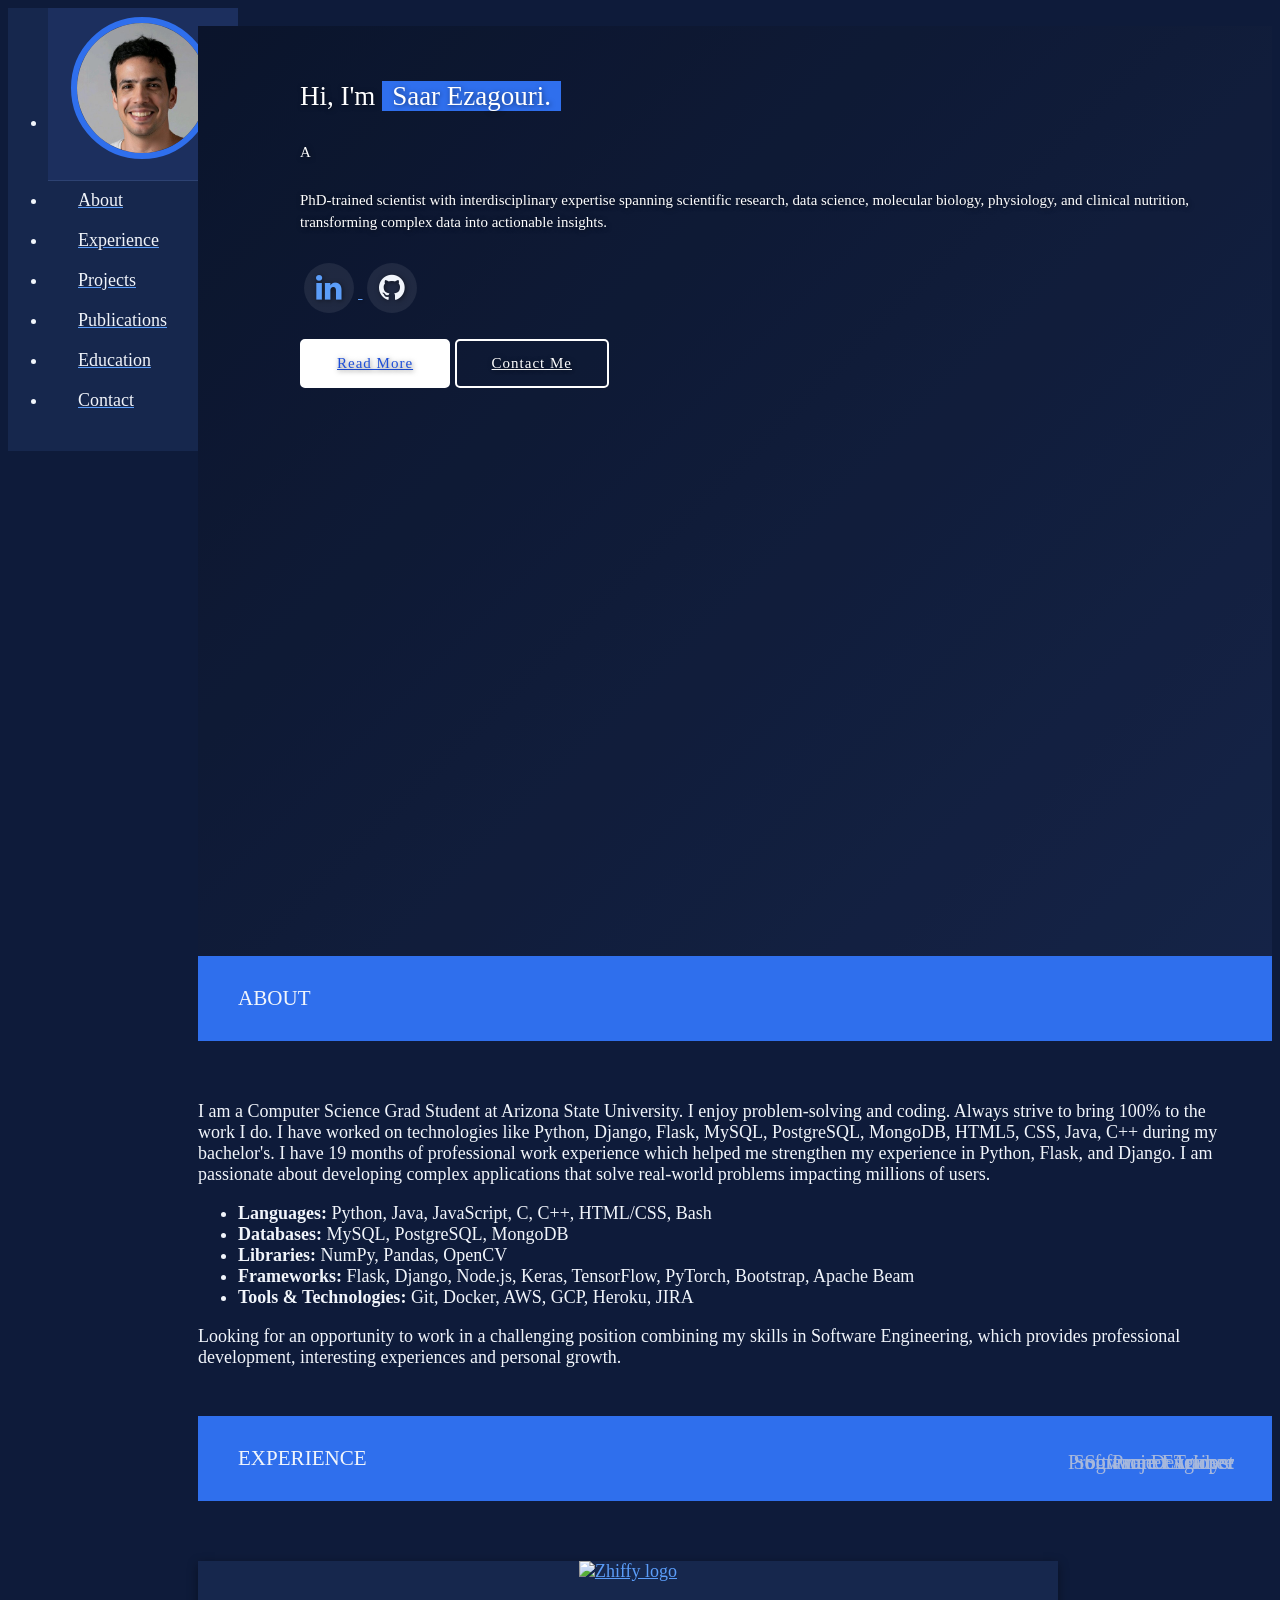
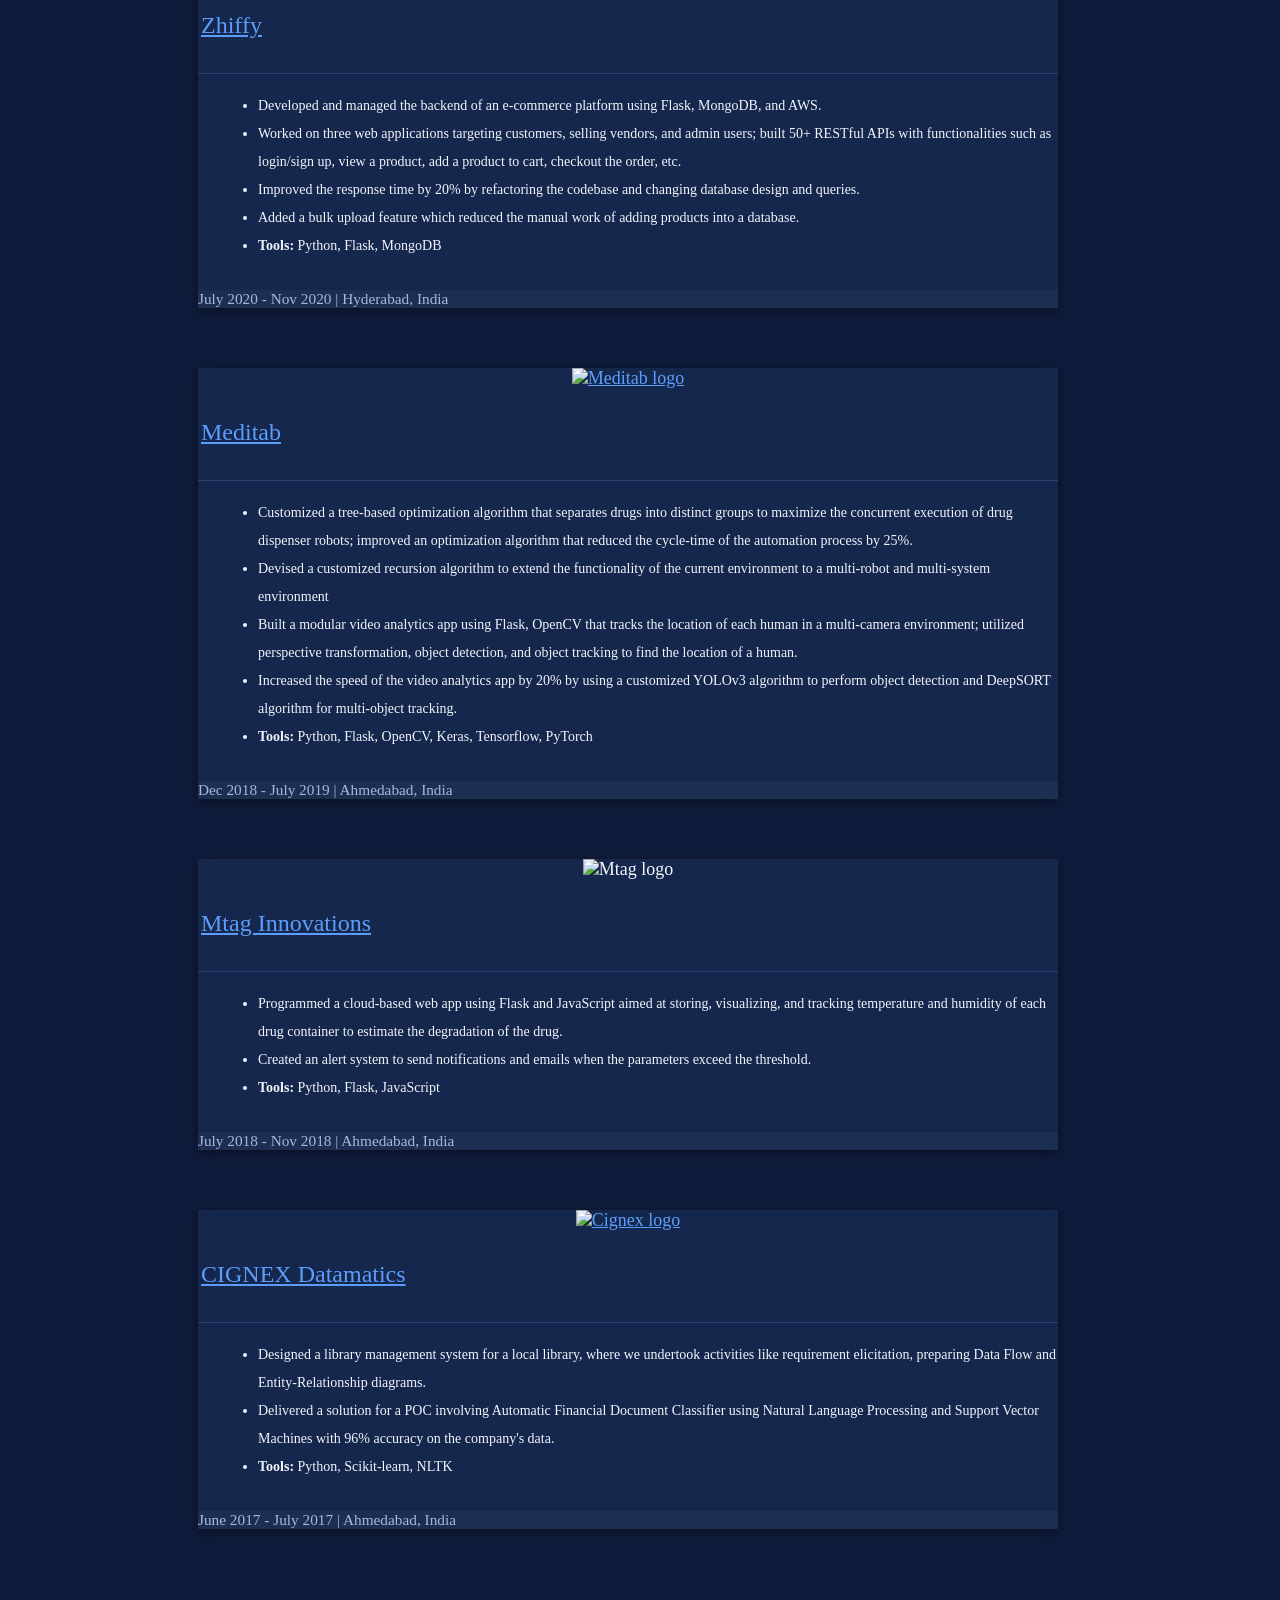
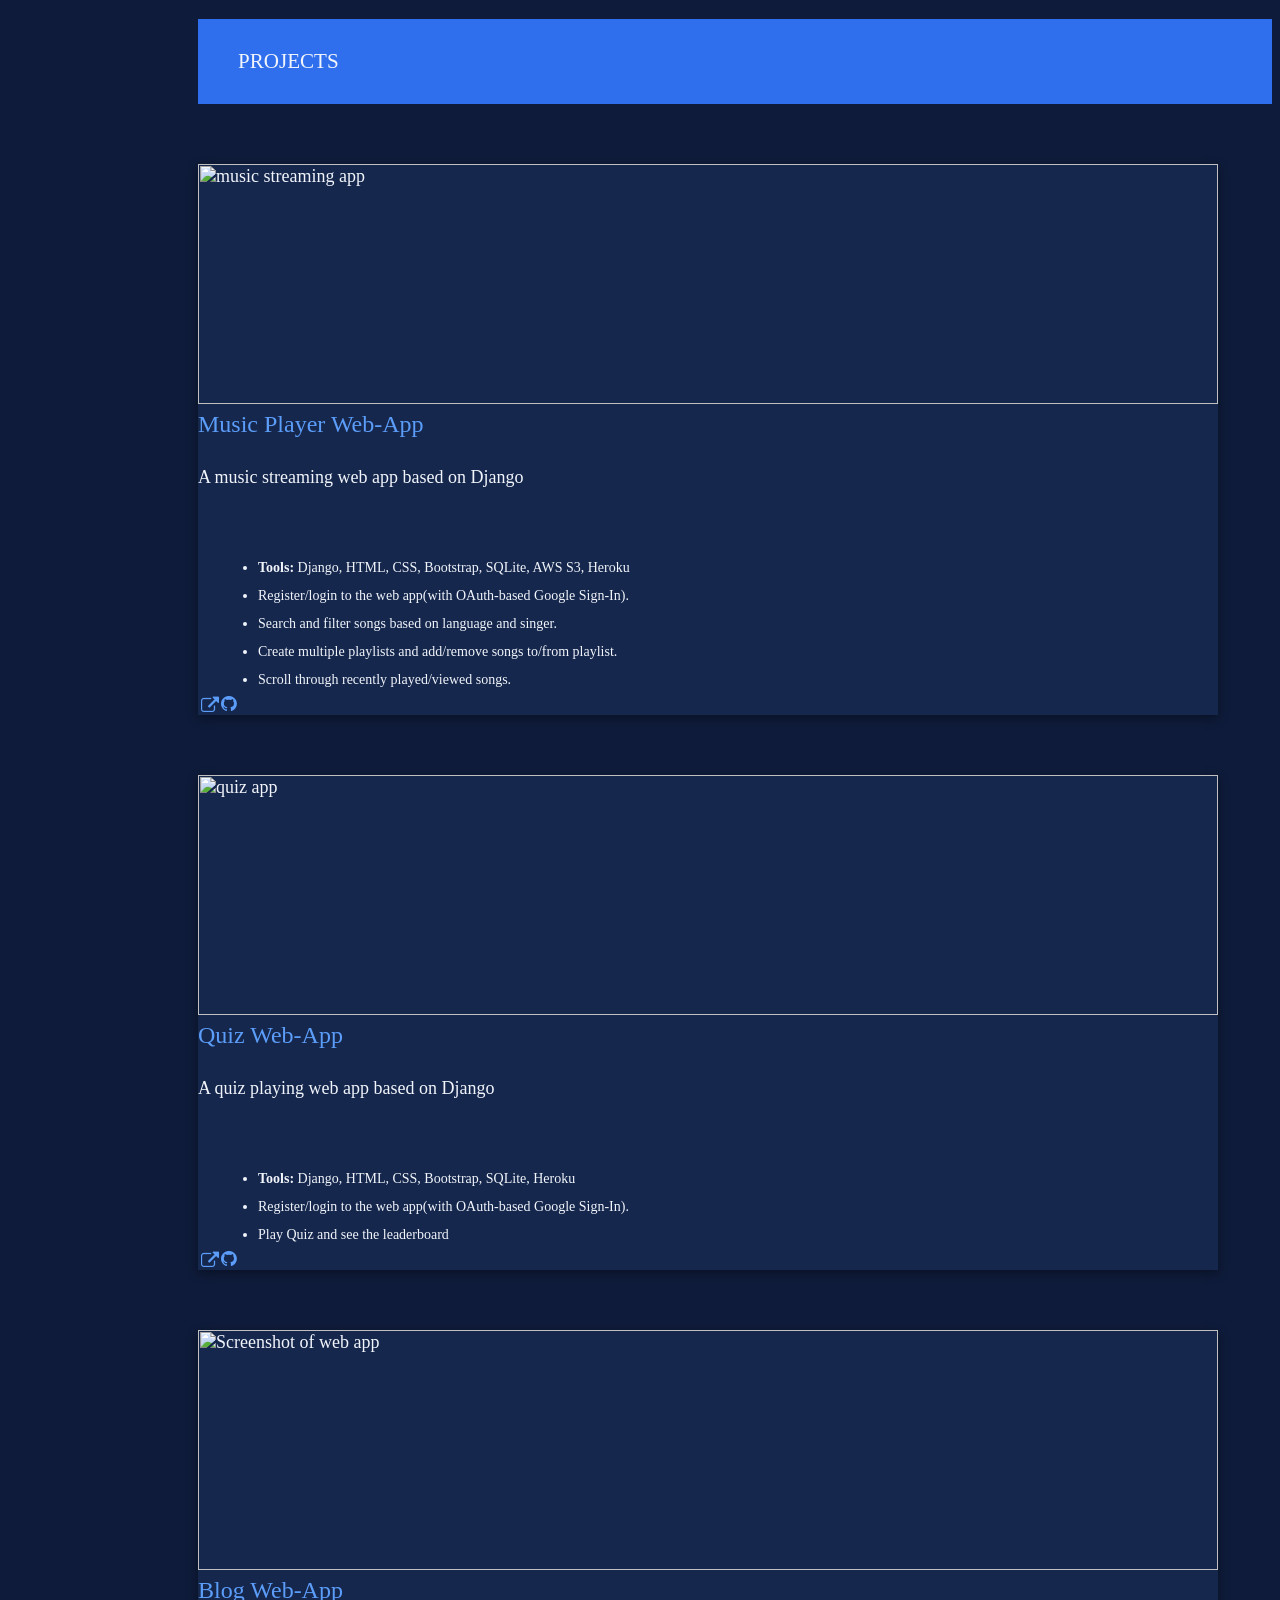
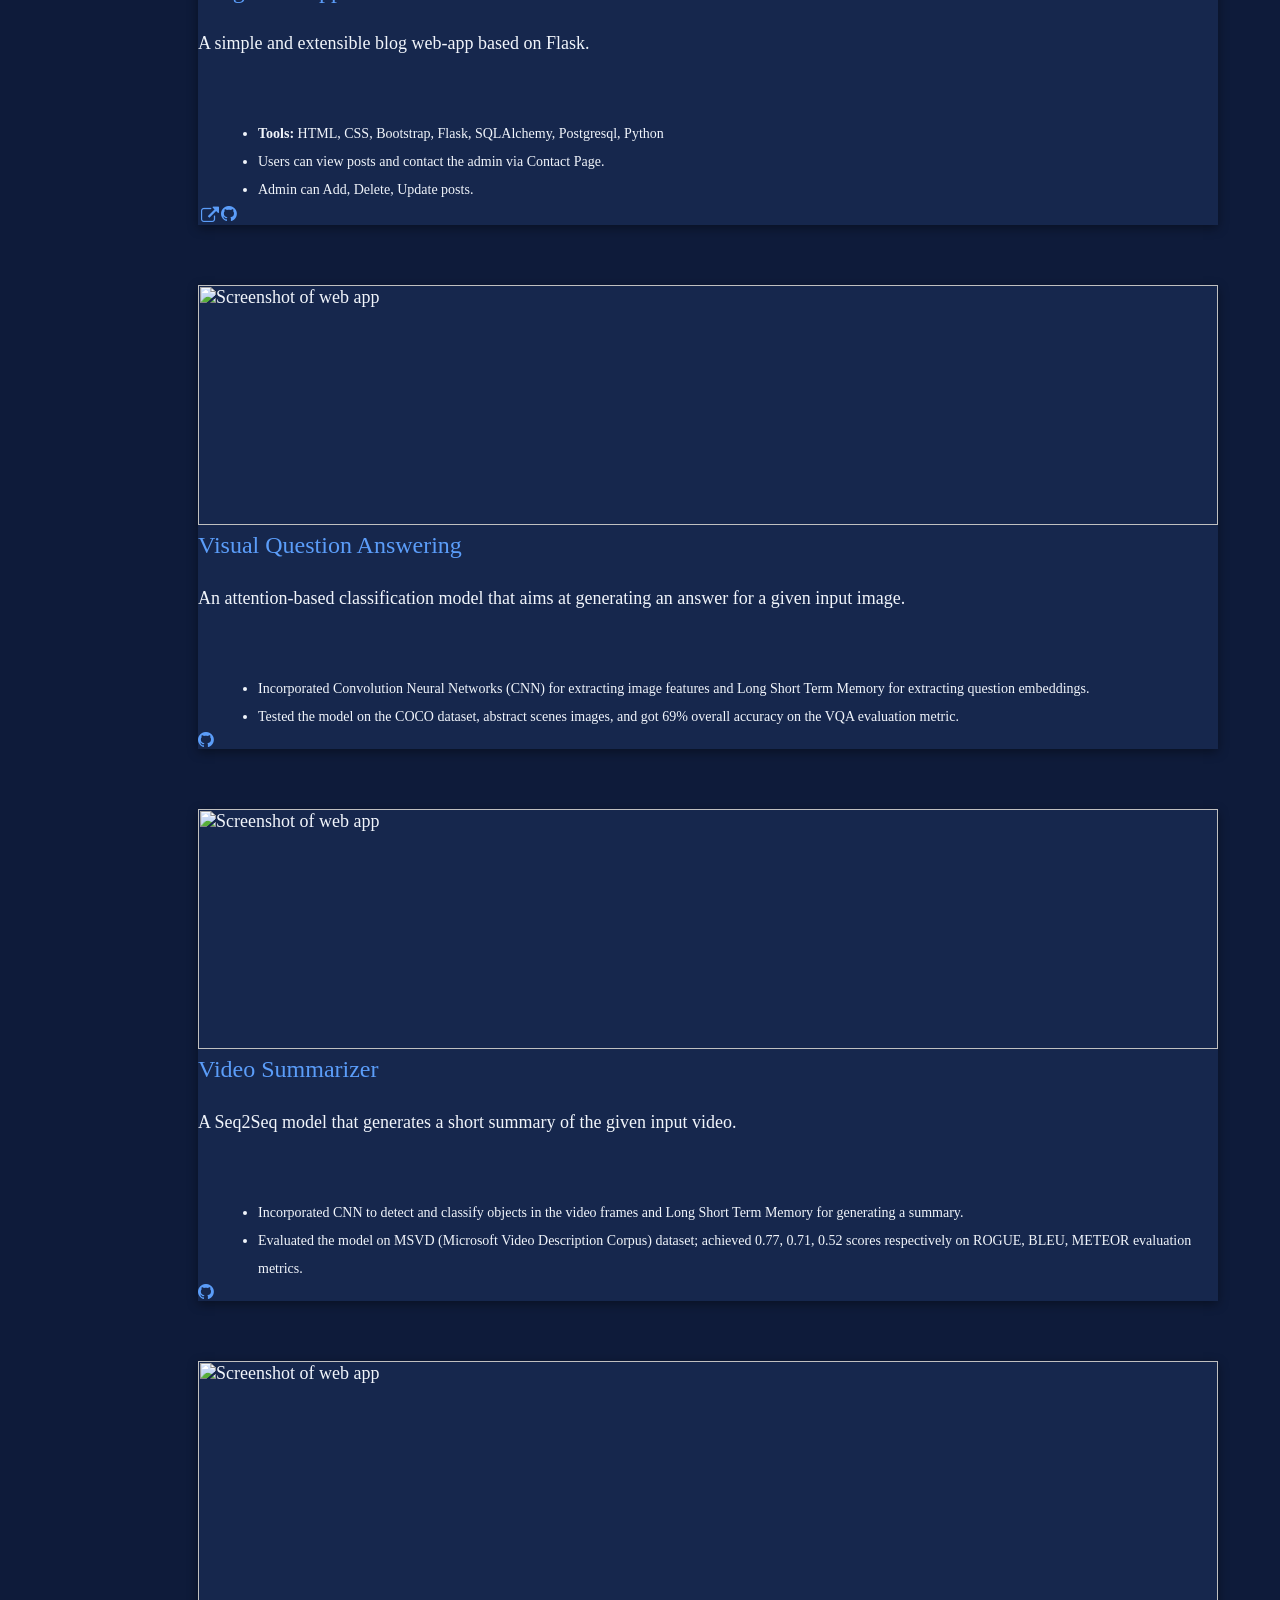
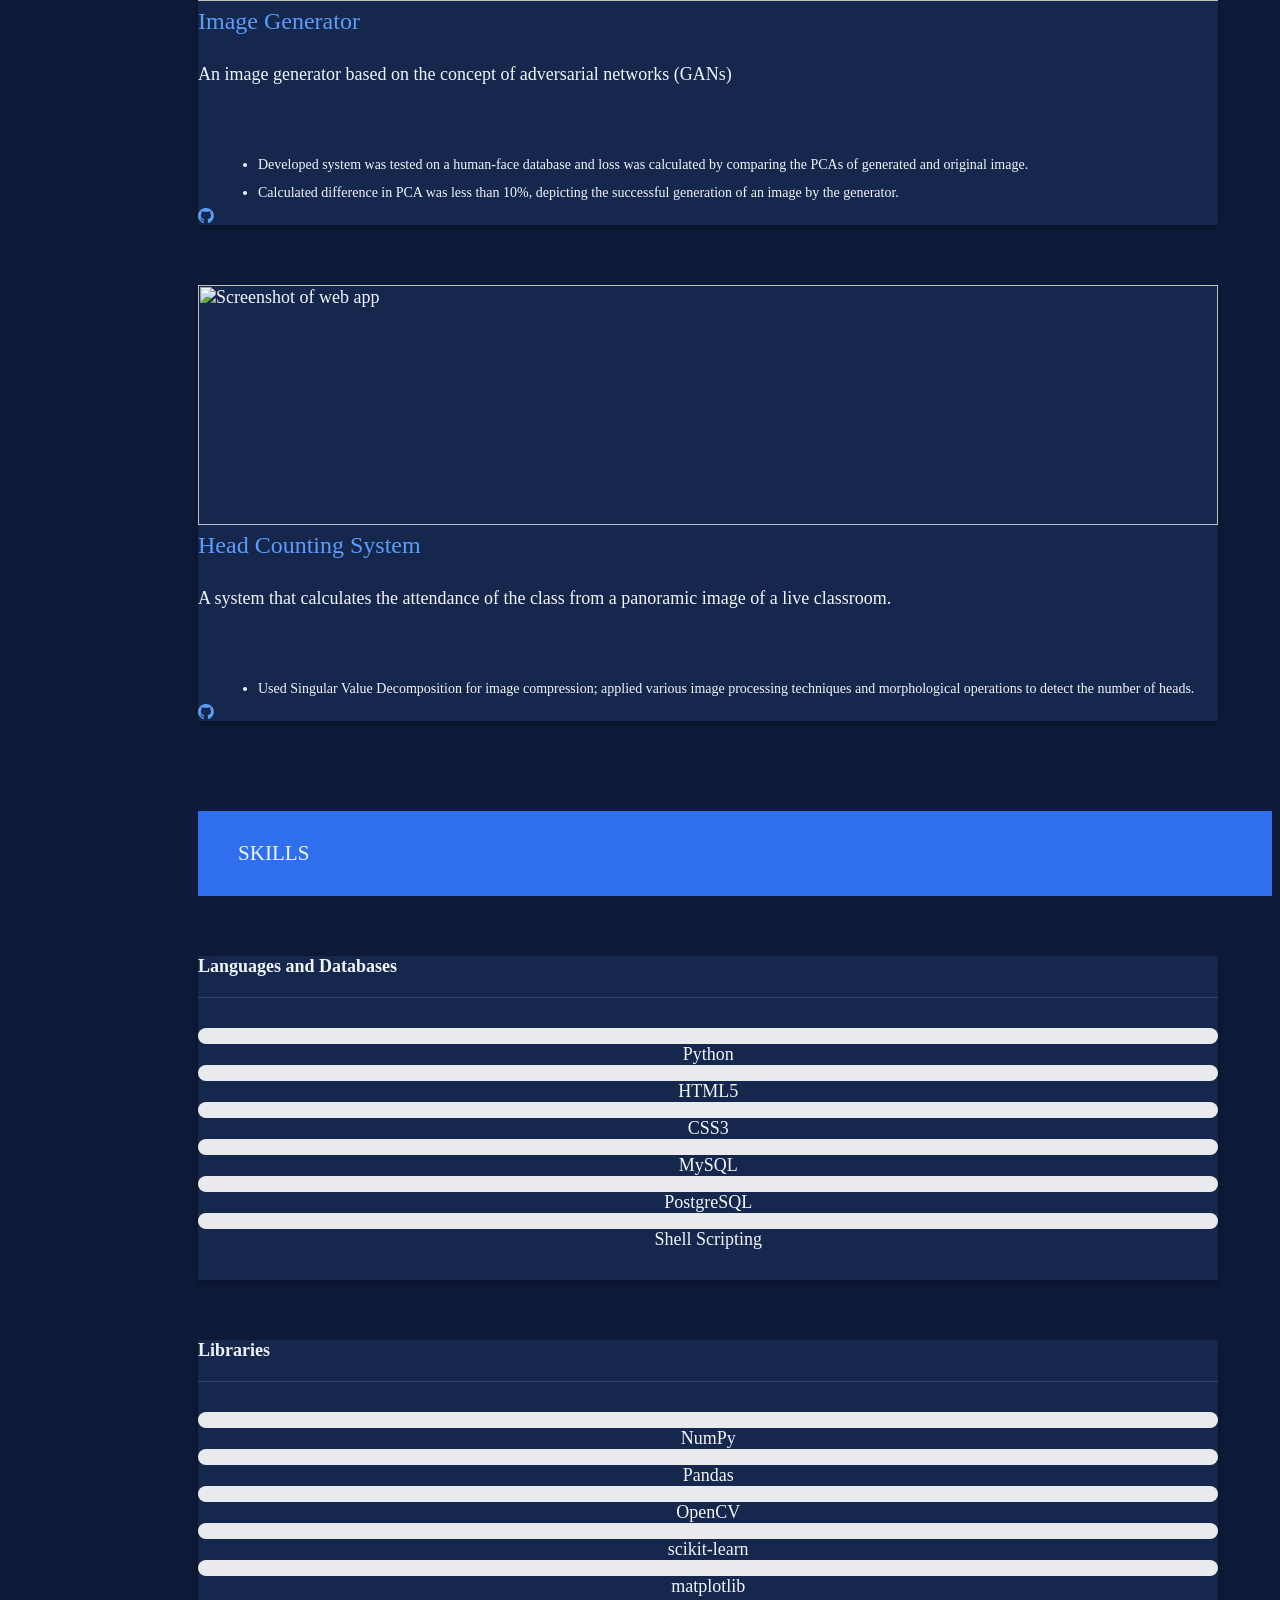
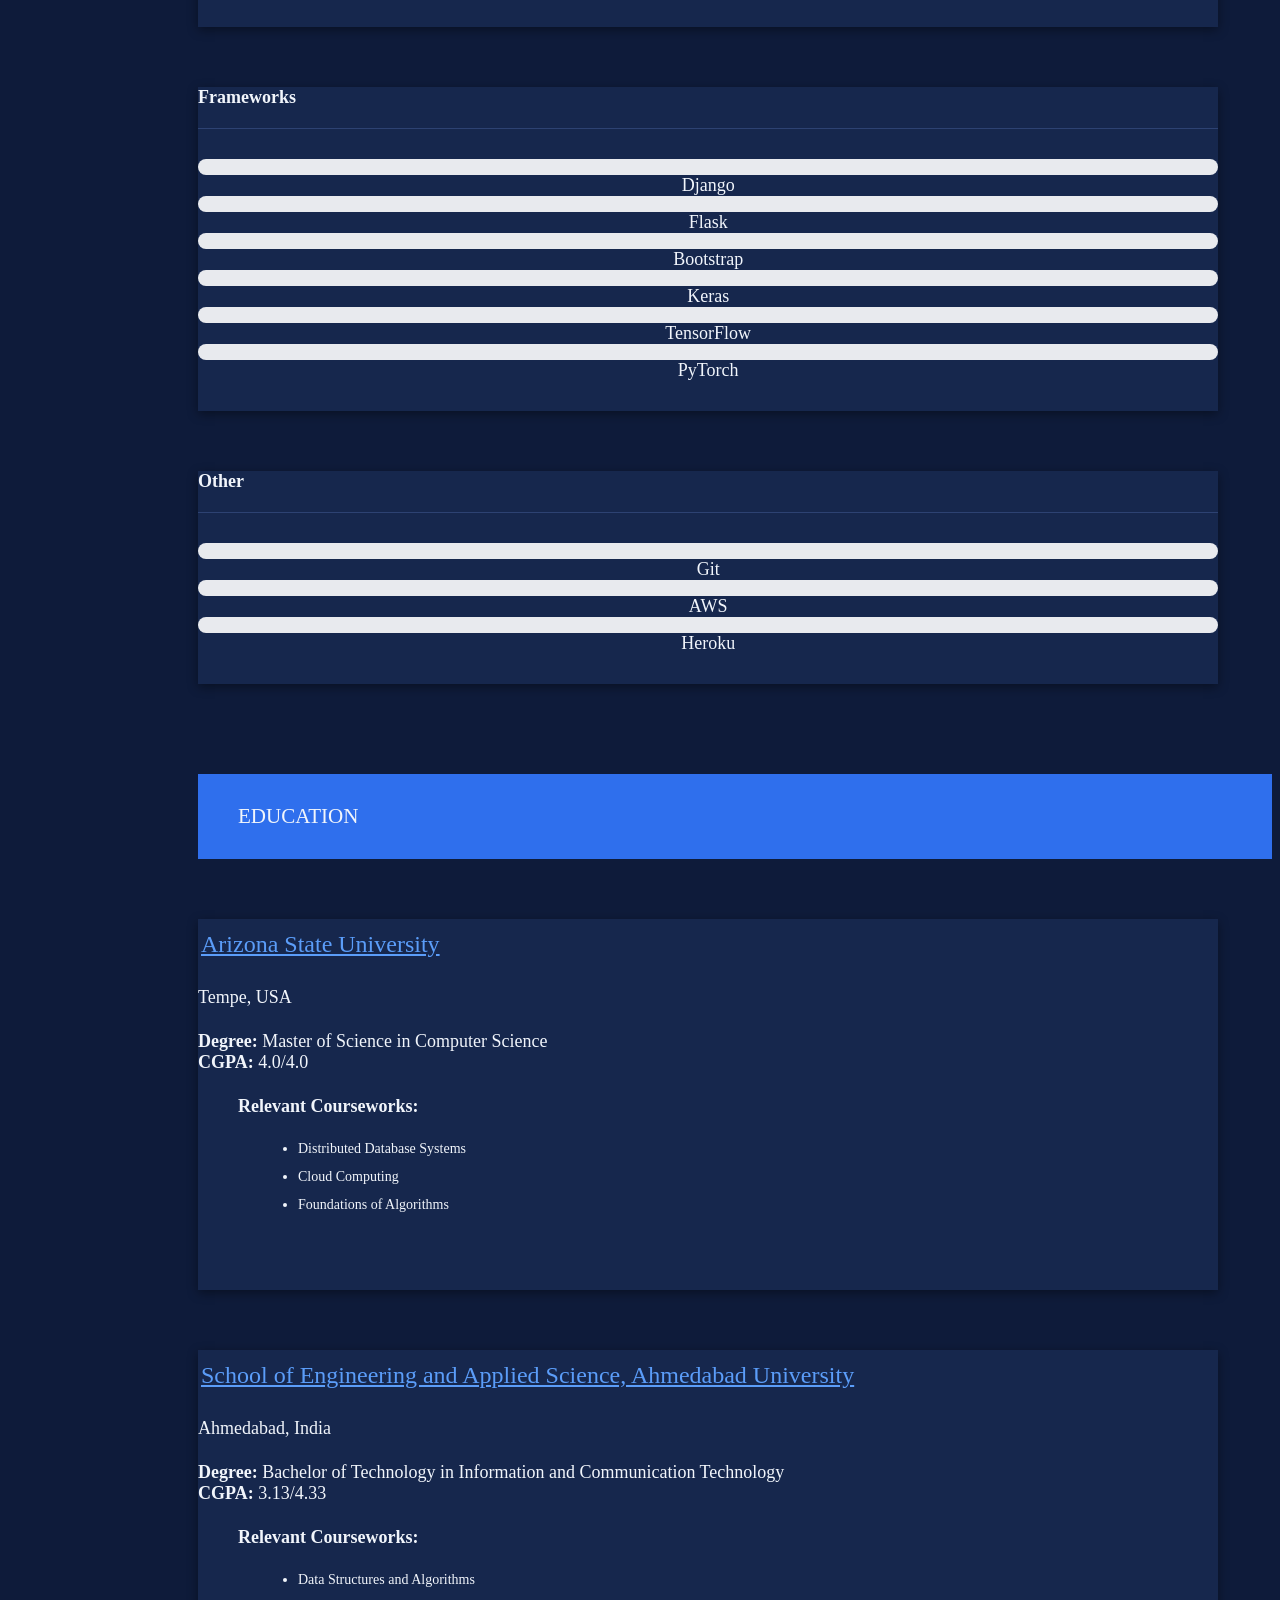
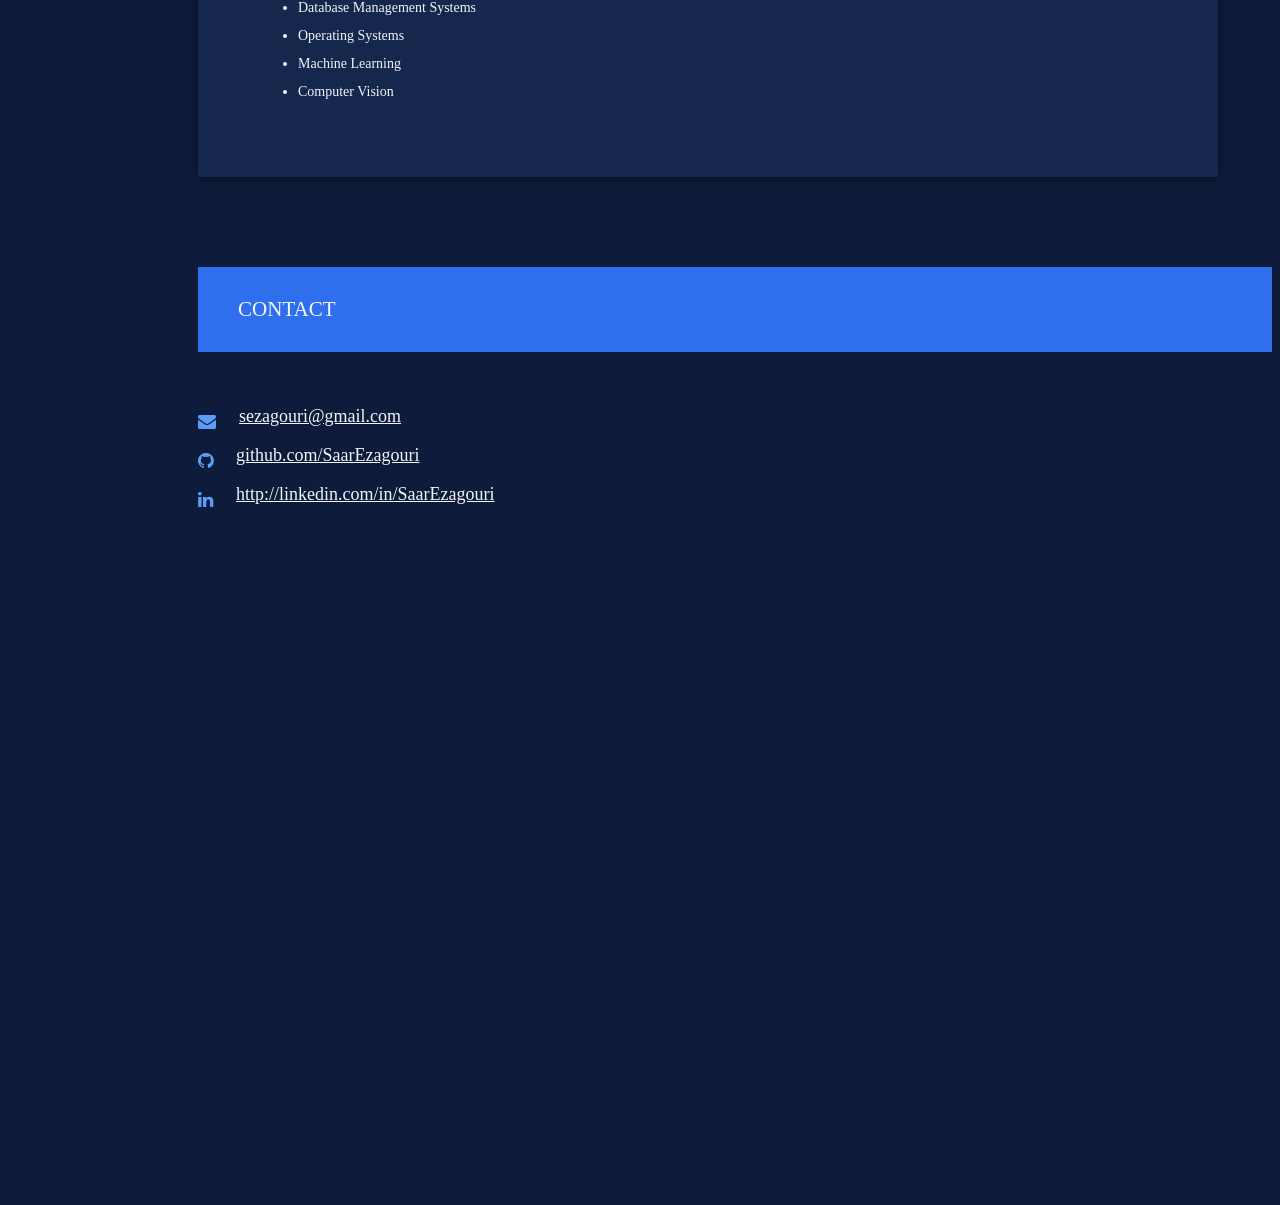
==== commit e137ea4d: "s" ====
--- a/index.html
+++ b/index.html
@@ -820,11 +820,6 @@
       <h3 class="page-title white-text teal">Contact</h3>
       <div class="container">
         <p>
-          <a aria-label="Call Saar" data-position="top" data-tooltip="Call Saar"
-            class="btn-floating btn-large waves-effect waves-light blue-grey tooltipped"><i class="fa fa-phone"></i><a
-              aria-label="Call Saar">+14805722456</a></a>
-        </p>
-        <p>
           <a aria-label="Email Saar" href="mailto:sezagouri@gmail.com" target="_blank" data-position="top"
             data-tooltip="Email Saar" class="btn-floating btn-large waves-effect waves-light blue-grey tooltipped"><i
               class="fa fa-envelope"></i><a aria-label="Email Saar" href="mailto:sezagouri@gmail.com"
@@ -840,9 +835,9 @@
         <p>
           <a aria-label="View Saar on LinkedIn" href="http://linkedin.com/in/SaarEzagouri" target="_blank"
             data-position="top" data-tooltip="View Saar on LinkedIn"
-            class="btn-floating btn-large waves-effect waves-light blue-grey tooltipped"><i
+            class="btn-floating btn-large waves-effect waves-light blue-grey tooltipped"><i class="fa fa-linkedin"></i><a
               aria-label="Saar on LinkedIn" href="http://linkedin.com/in/SaarEzagouri"
-              class="hoverline" target="_blank">linkedin.com/in/SaarEzagouri</a></a>
+              class="hoverline" target="_blank">http://linkedin.com/in/SaarEzagouri</a></a>
         </p>
       </div>
     </section>
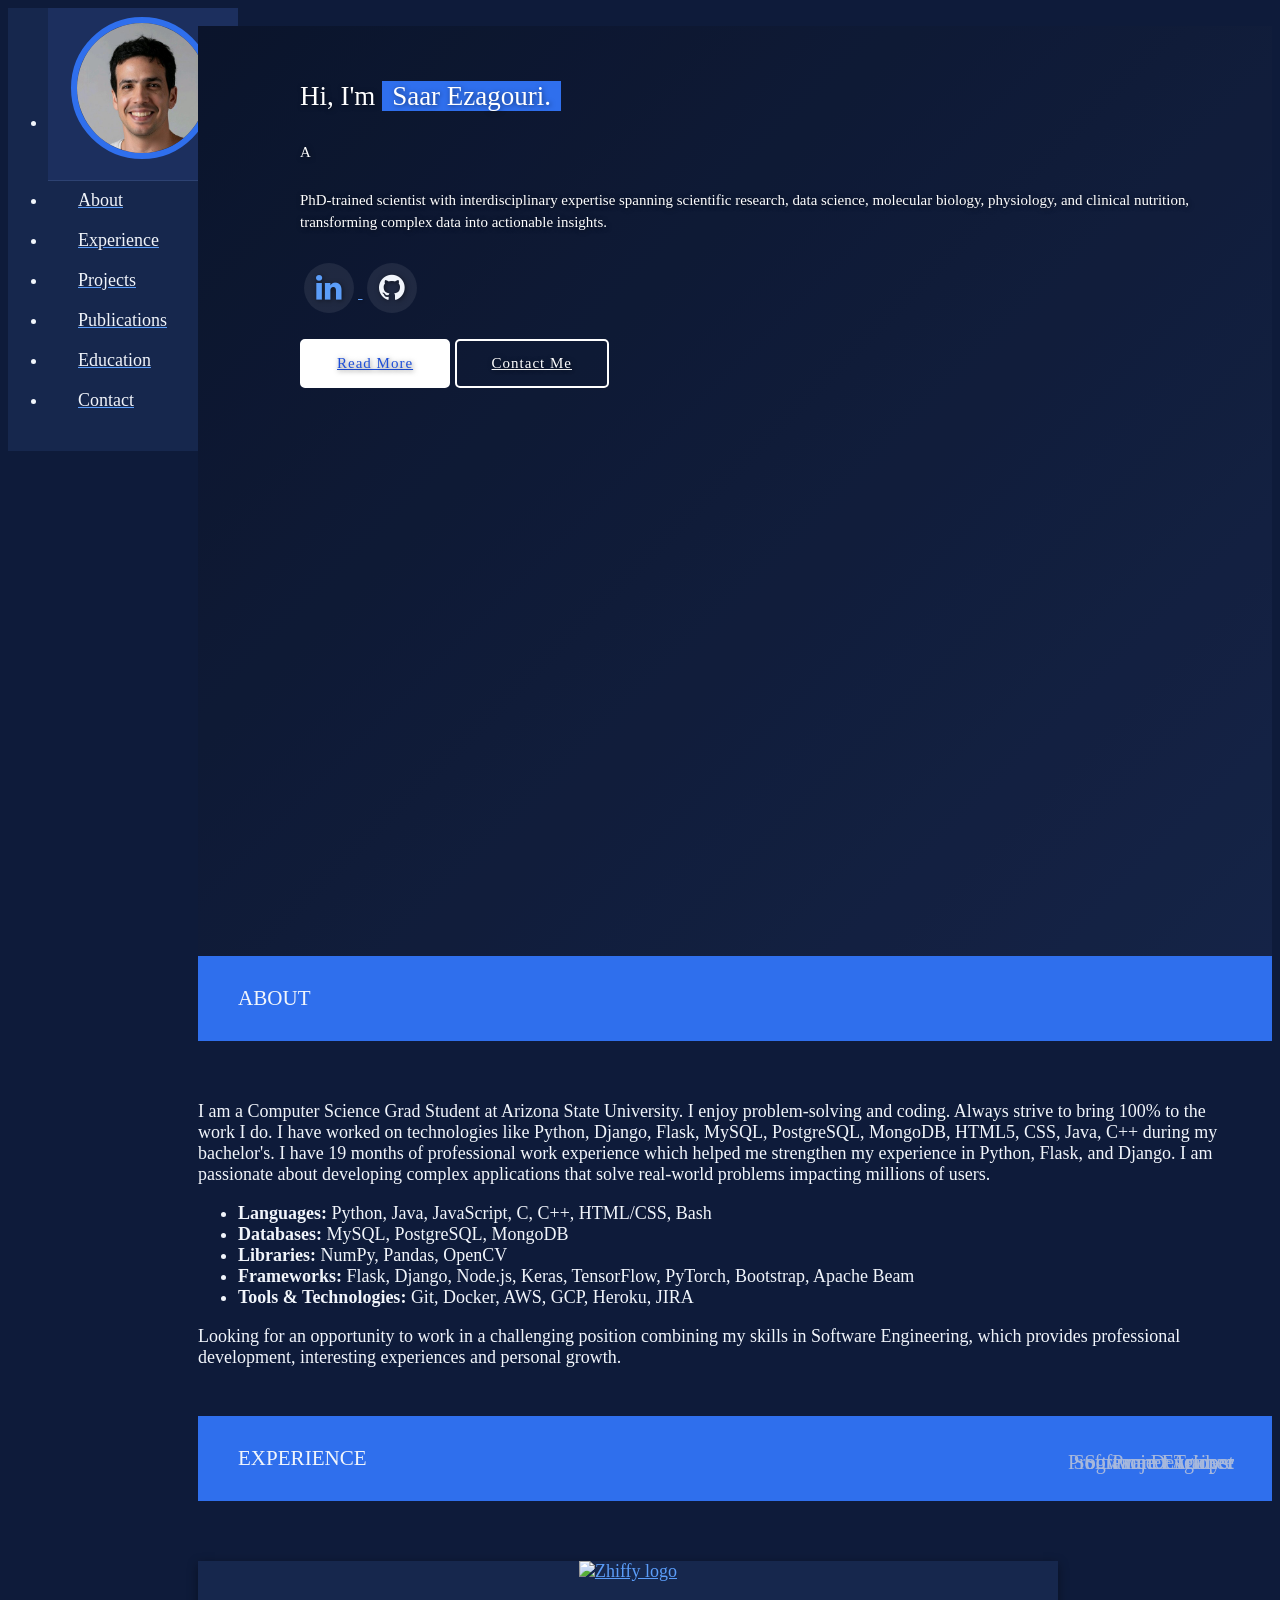
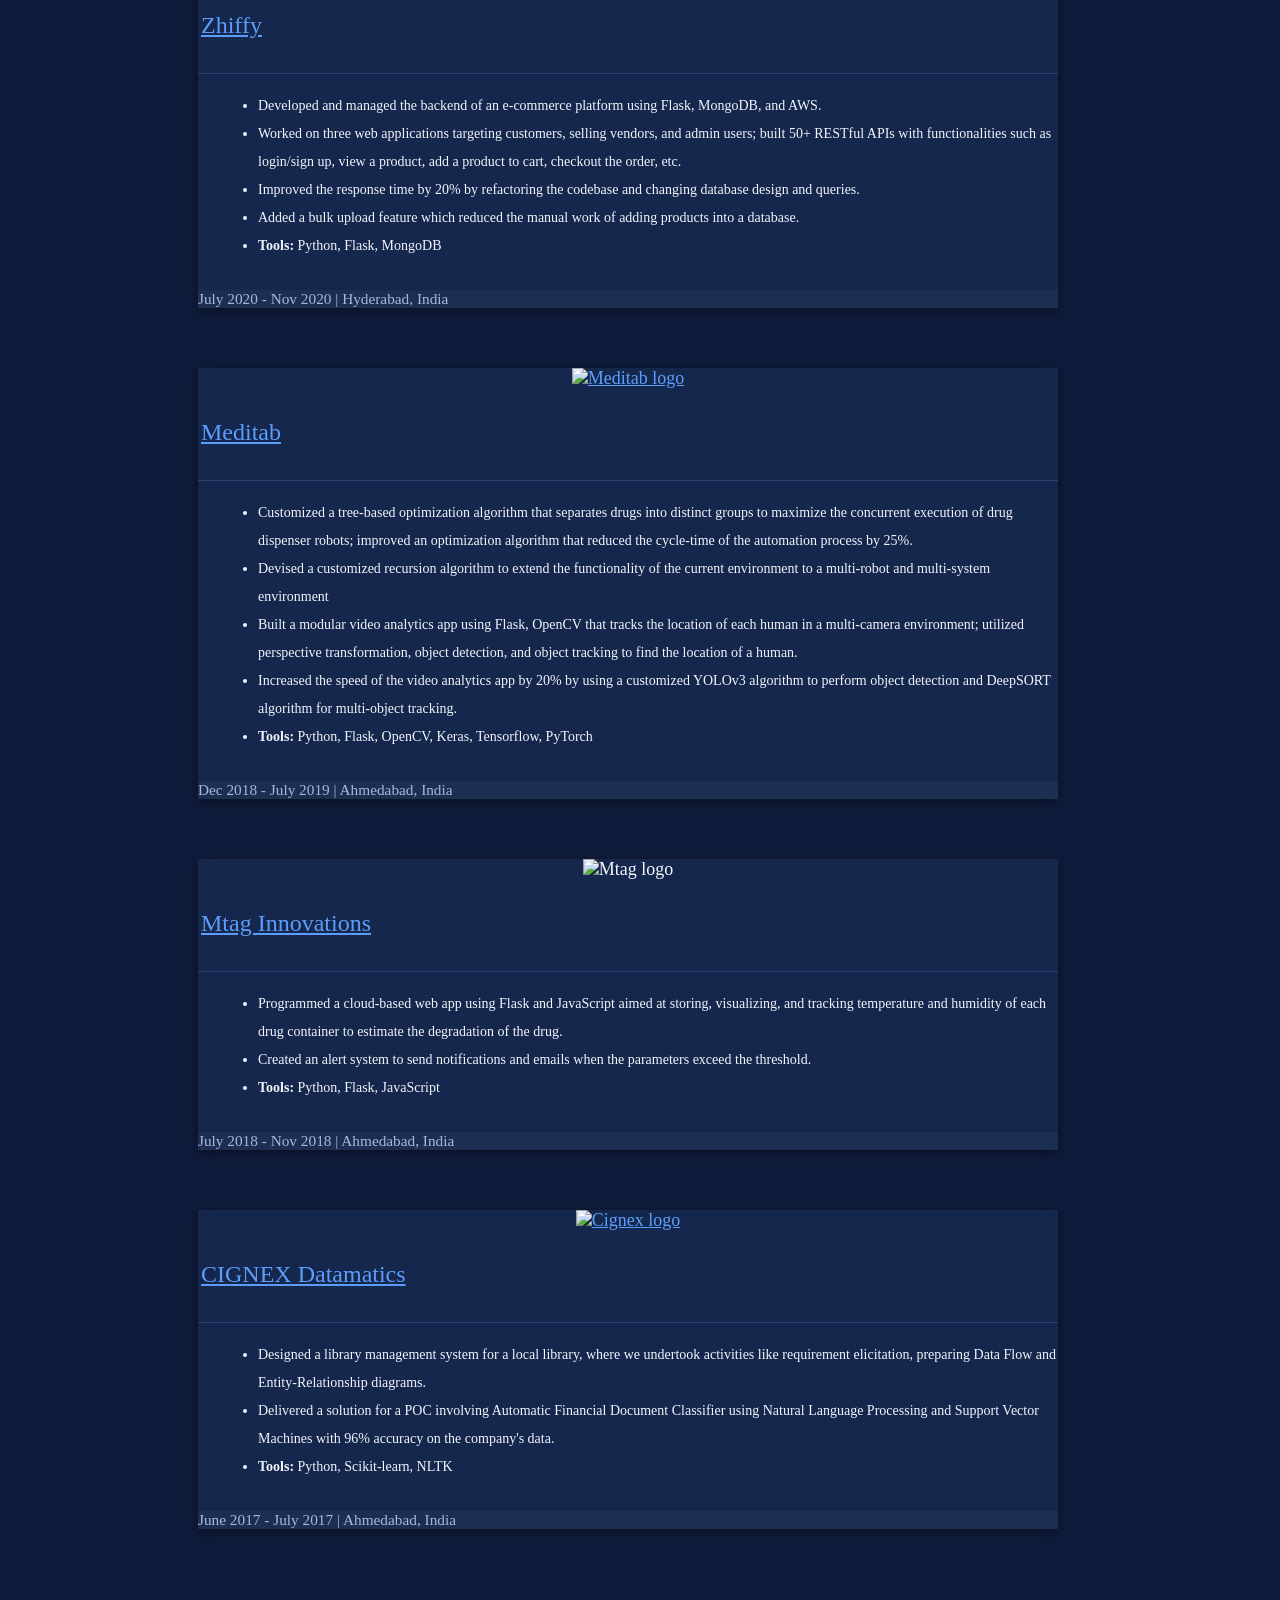
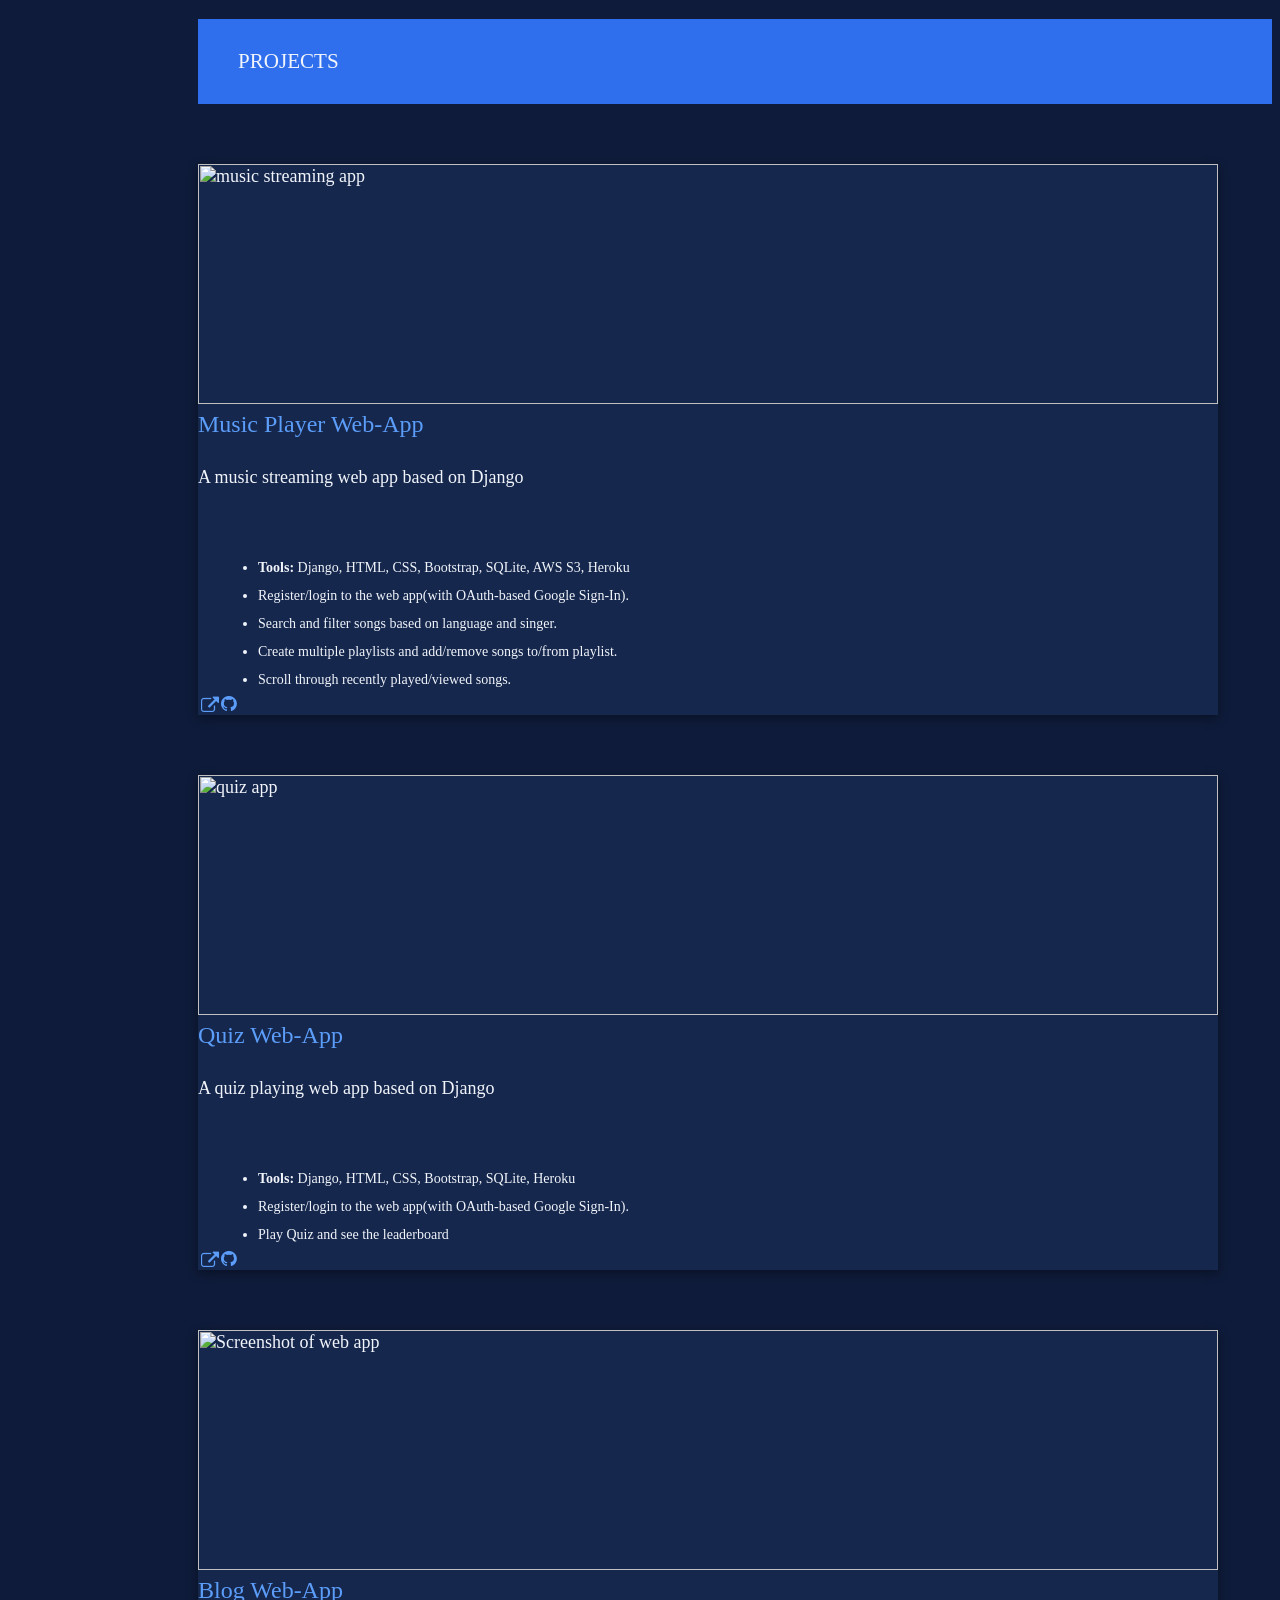
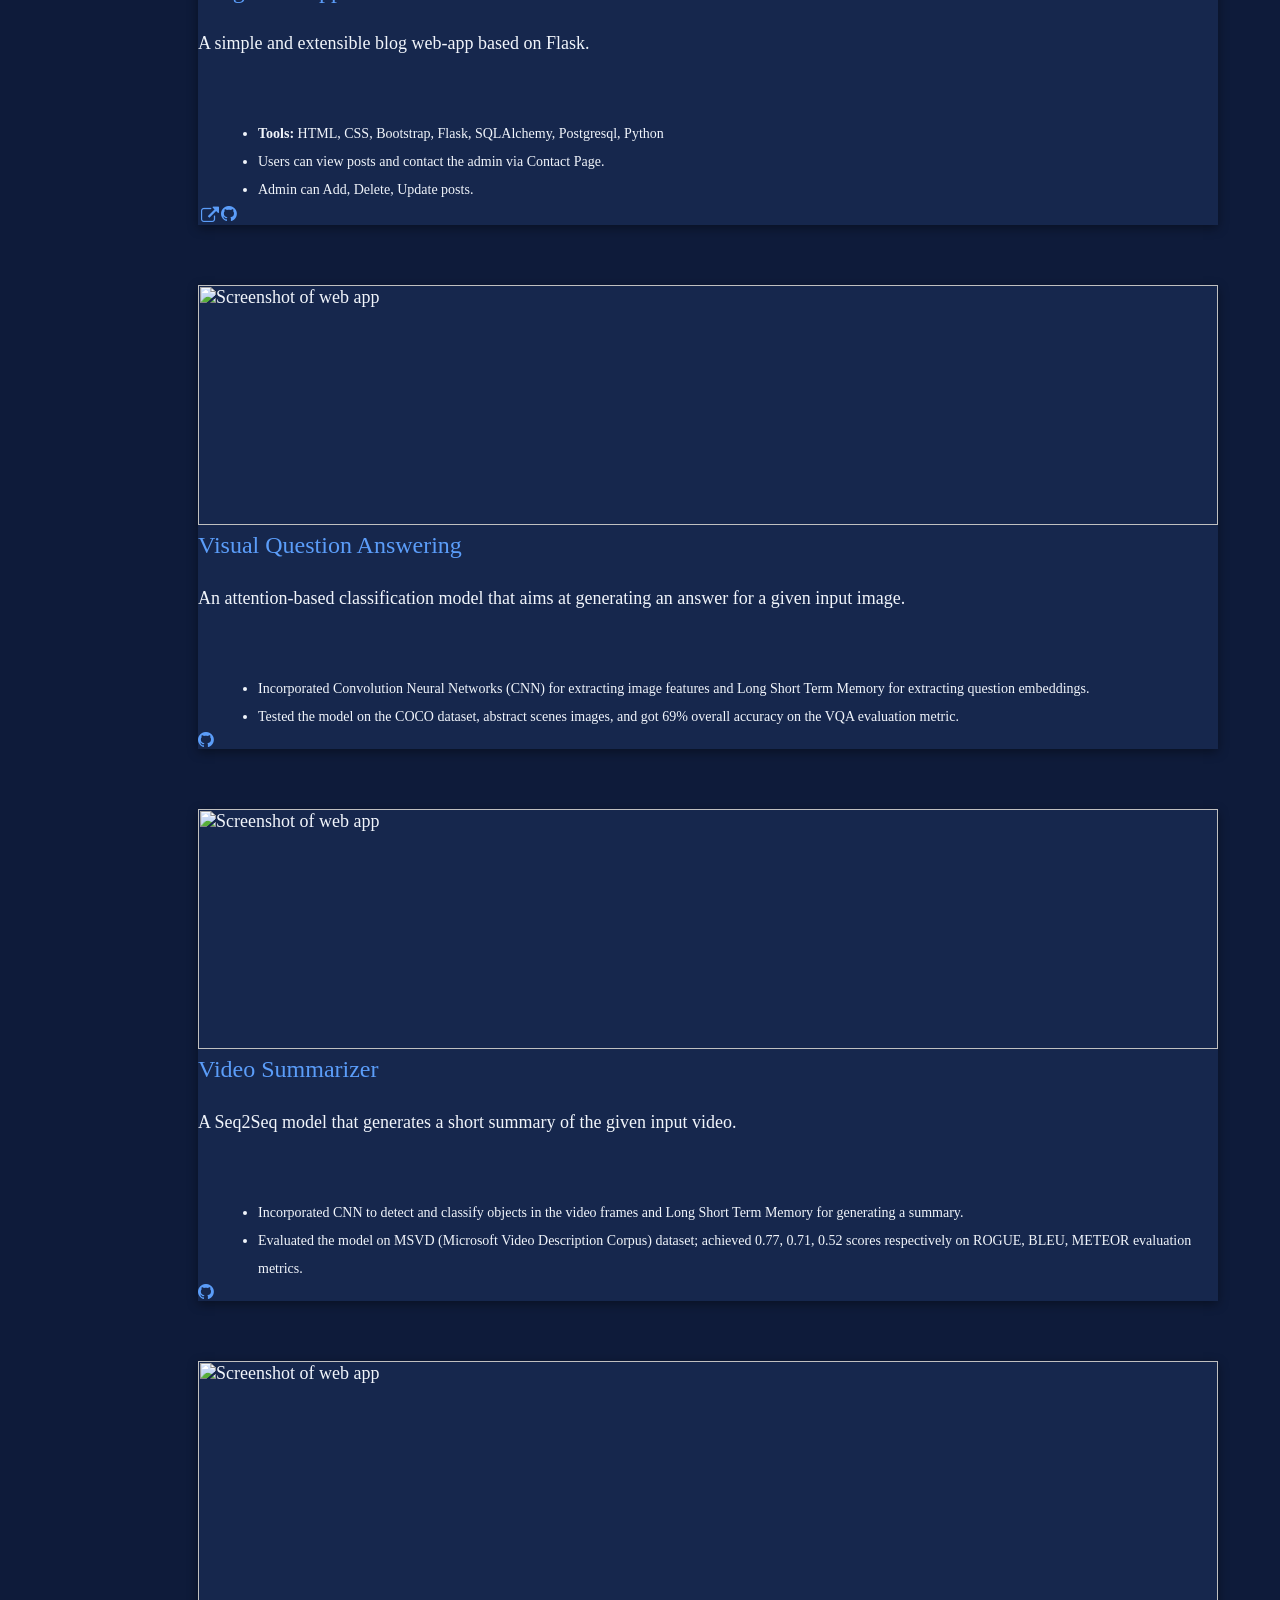
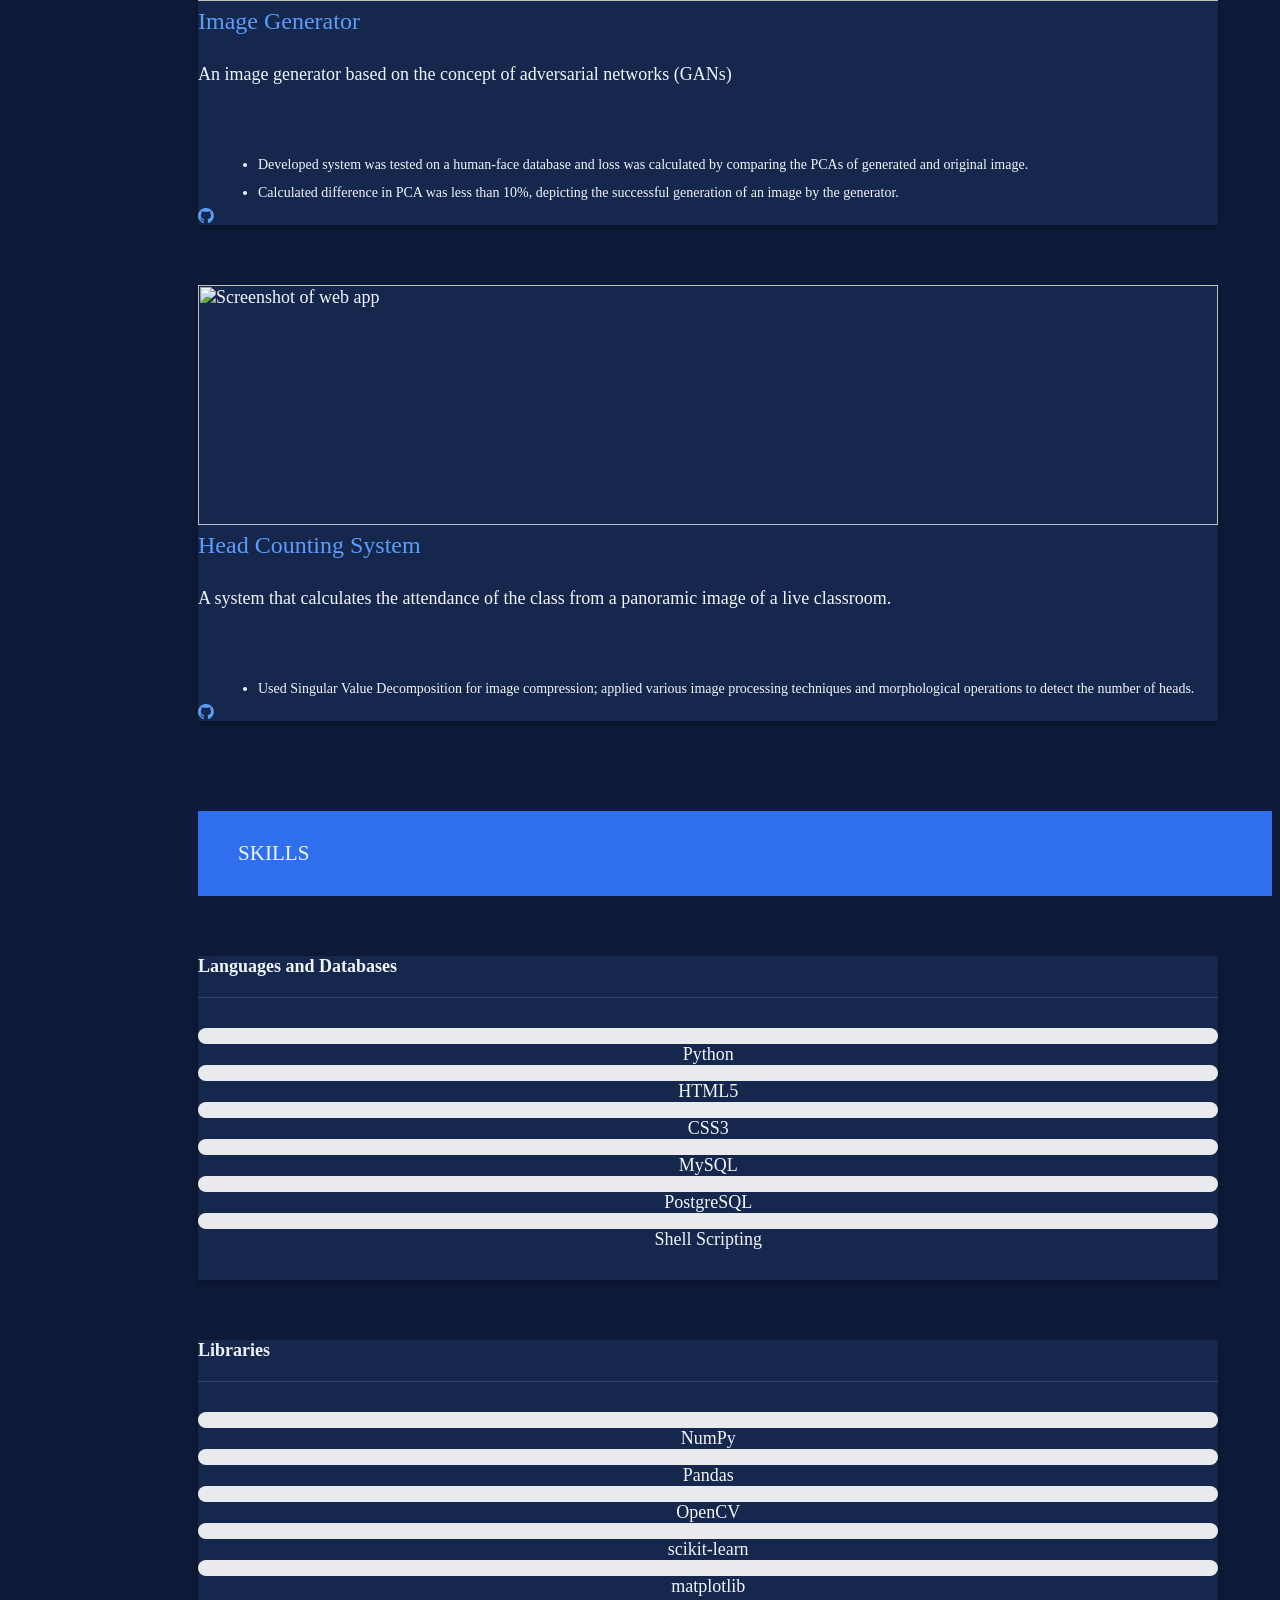
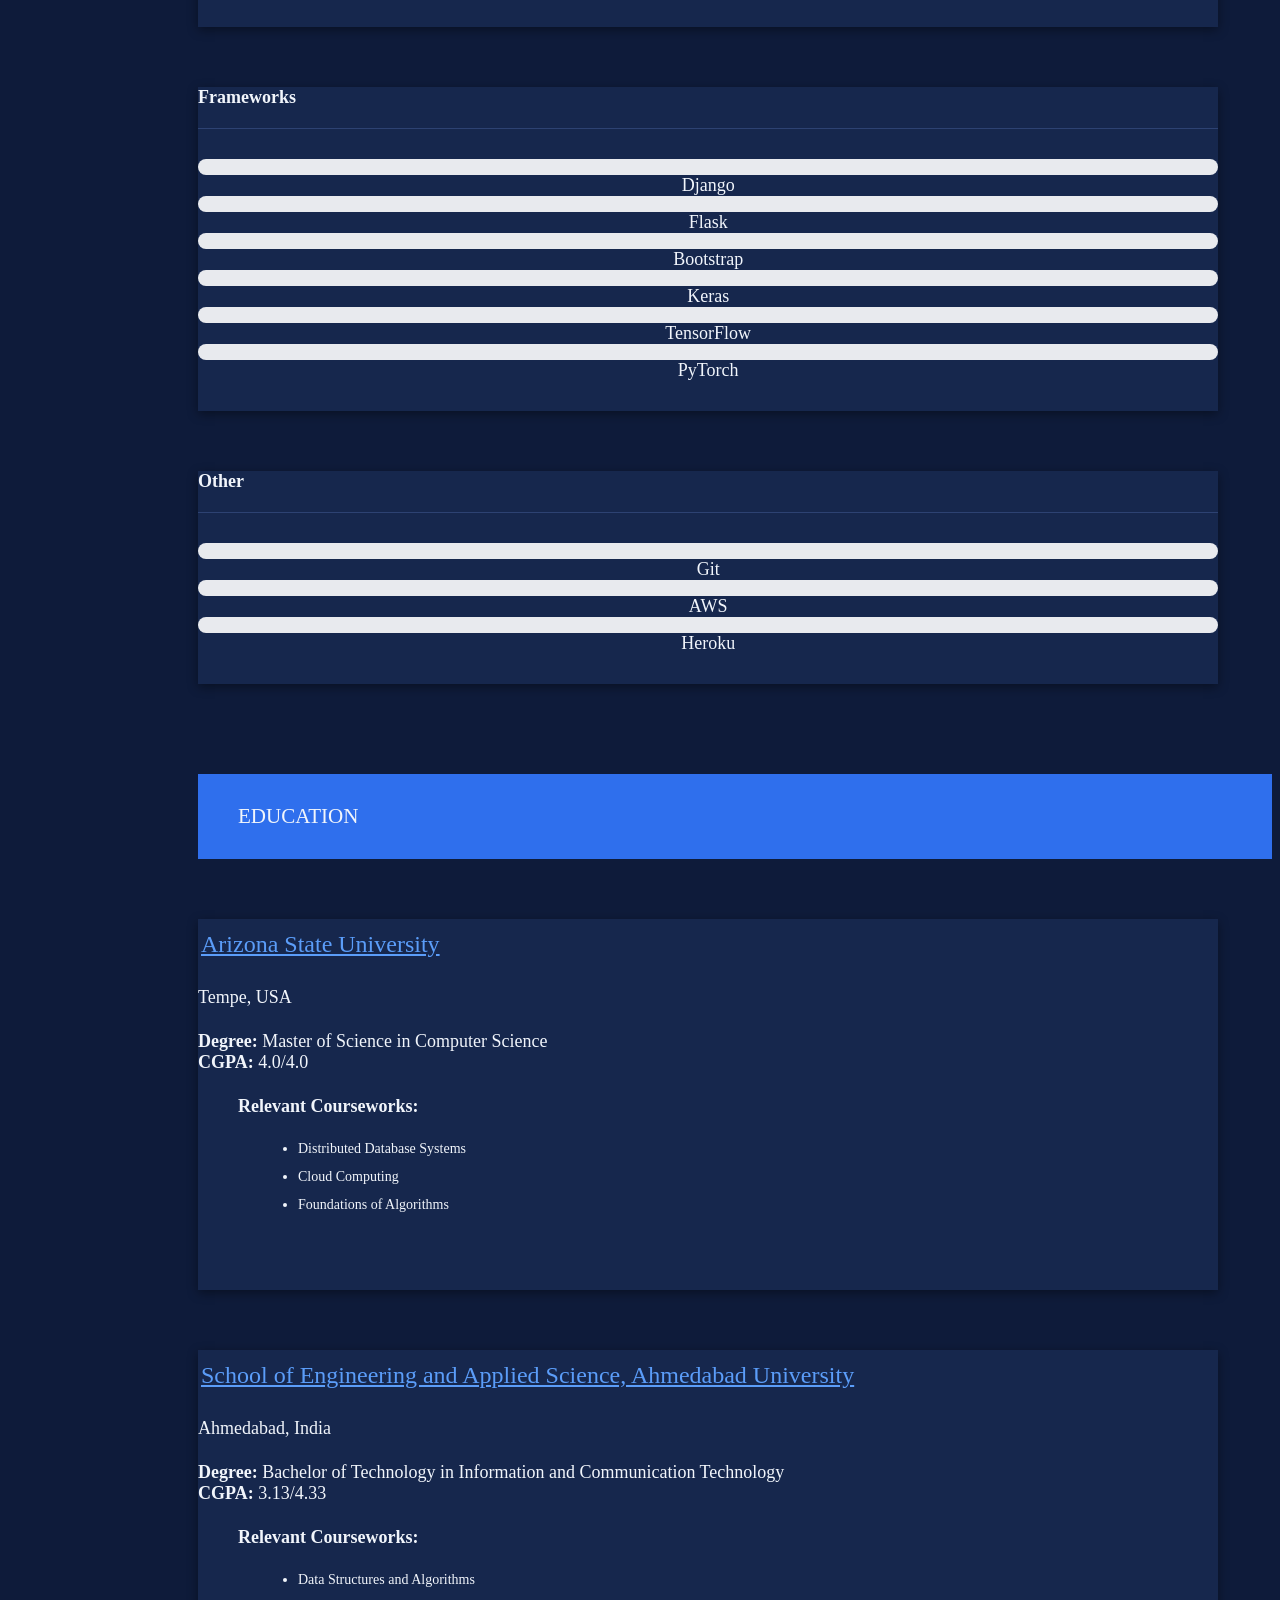
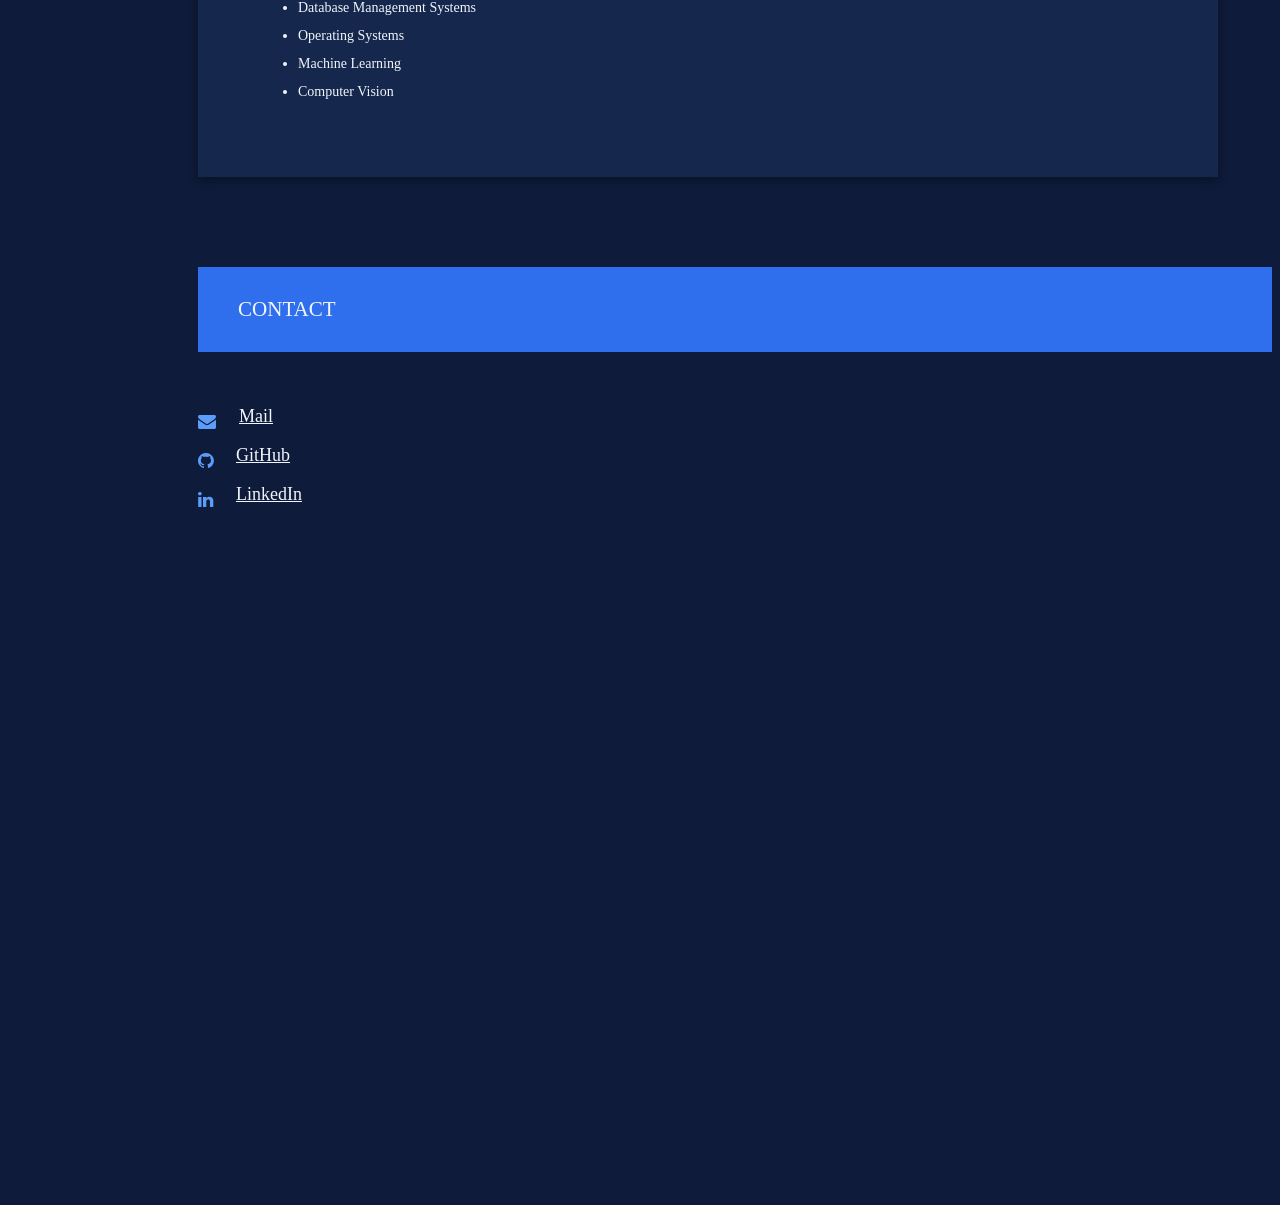
==== commit 4f48ada8: "f" ====
--- a/index.html
+++ b/index.html
@@ -823,21 +823,21 @@
           <a aria-label="Email Saar" href="mailto:sezagouri@gmail.com" target="_blank" data-position="top"
             data-tooltip="Email Saar" class="btn-floating btn-large waves-effect waves-light blue-grey tooltipped"><i
               class="fa fa-envelope"></i><a aria-label="Email Saar" href="mailto:sezagouri@gmail.com"
-              class="hoverline">sezagouri@gmail.com</a></a>
+              class="hoverline">Mail</a></a>
         </p>
         <p>
           <a aria-label="View Saar on GitHub" href="http://github.com/SaarEzagouri" target="_blank"
             data-position="top" data-tooltip="View Saar on GitHub"
             class="btn-floating btn-large waves-effect waves-light blue-grey tooltipped"><i class="fa fa-github"></i><a
               aria-label="Saar on Github" href="http://github.com/SaarEzagouri" class="hoverline"
-              target="_blank">github.com/SaarEzagouri</a></a>
+              target="_blank">GitHub</a></a>
         </p>
         <p>
           <a aria-label="View Saar on LinkedIn" href="http://linkedin.com/in/SaarEzagouri" target="_blank"
             data-position="top" data-tooltip="View Saar on LinkedIn"
             class="btn-floating btn-large waves-effect waves-light blue-grey tooltipped"><i class="fa fa-linkedin"></i><a
-              aria-label="Saar on LinkedIn" href="http://linkedin.com/in/SaarEzagouri"
-              class="hoverline" target="_blank">http://linkedin.com/in/SaarEzagouri</a></a>
+              aria-label="Saar on LinkedIn" href="https://www.linkedin.com/in/saar-ezagouri/"
+              class="hoverline" target="_blank">LinkedIn</a></a>
         </p>
       </div>
     </section>
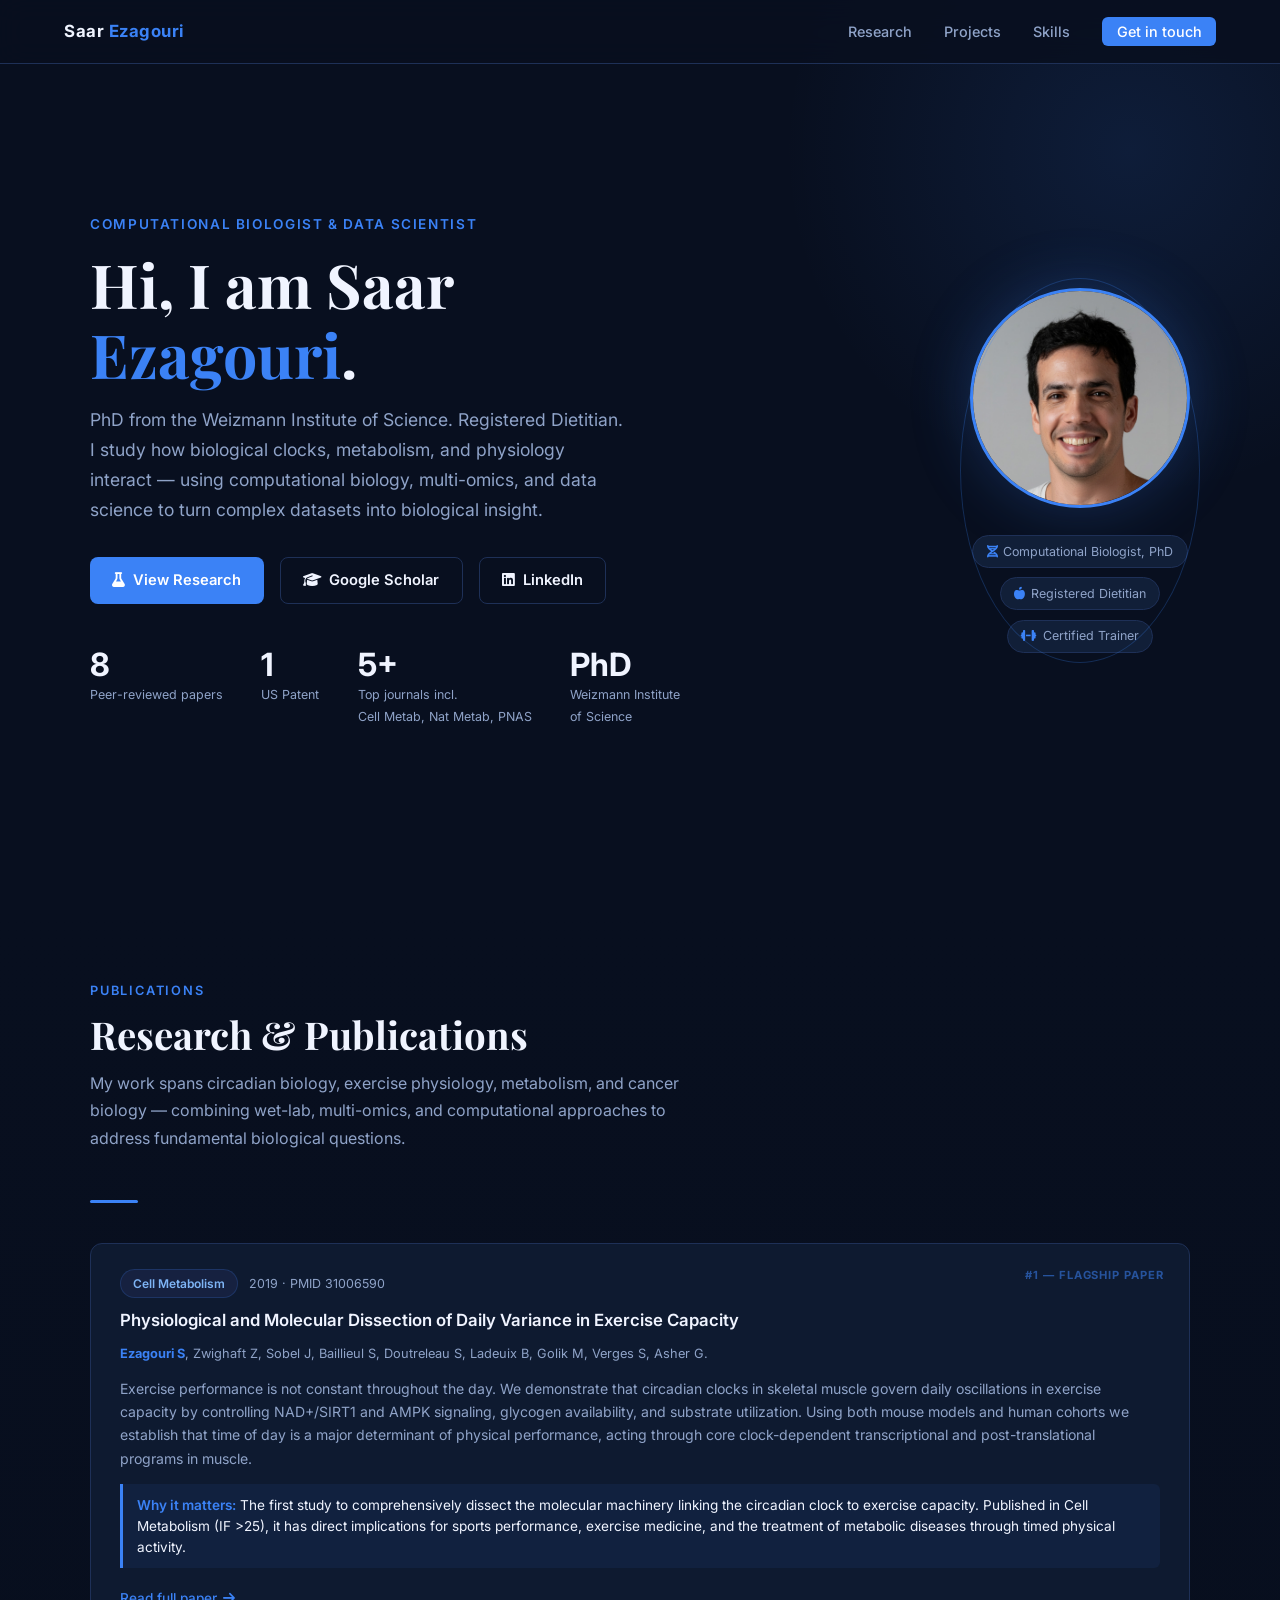
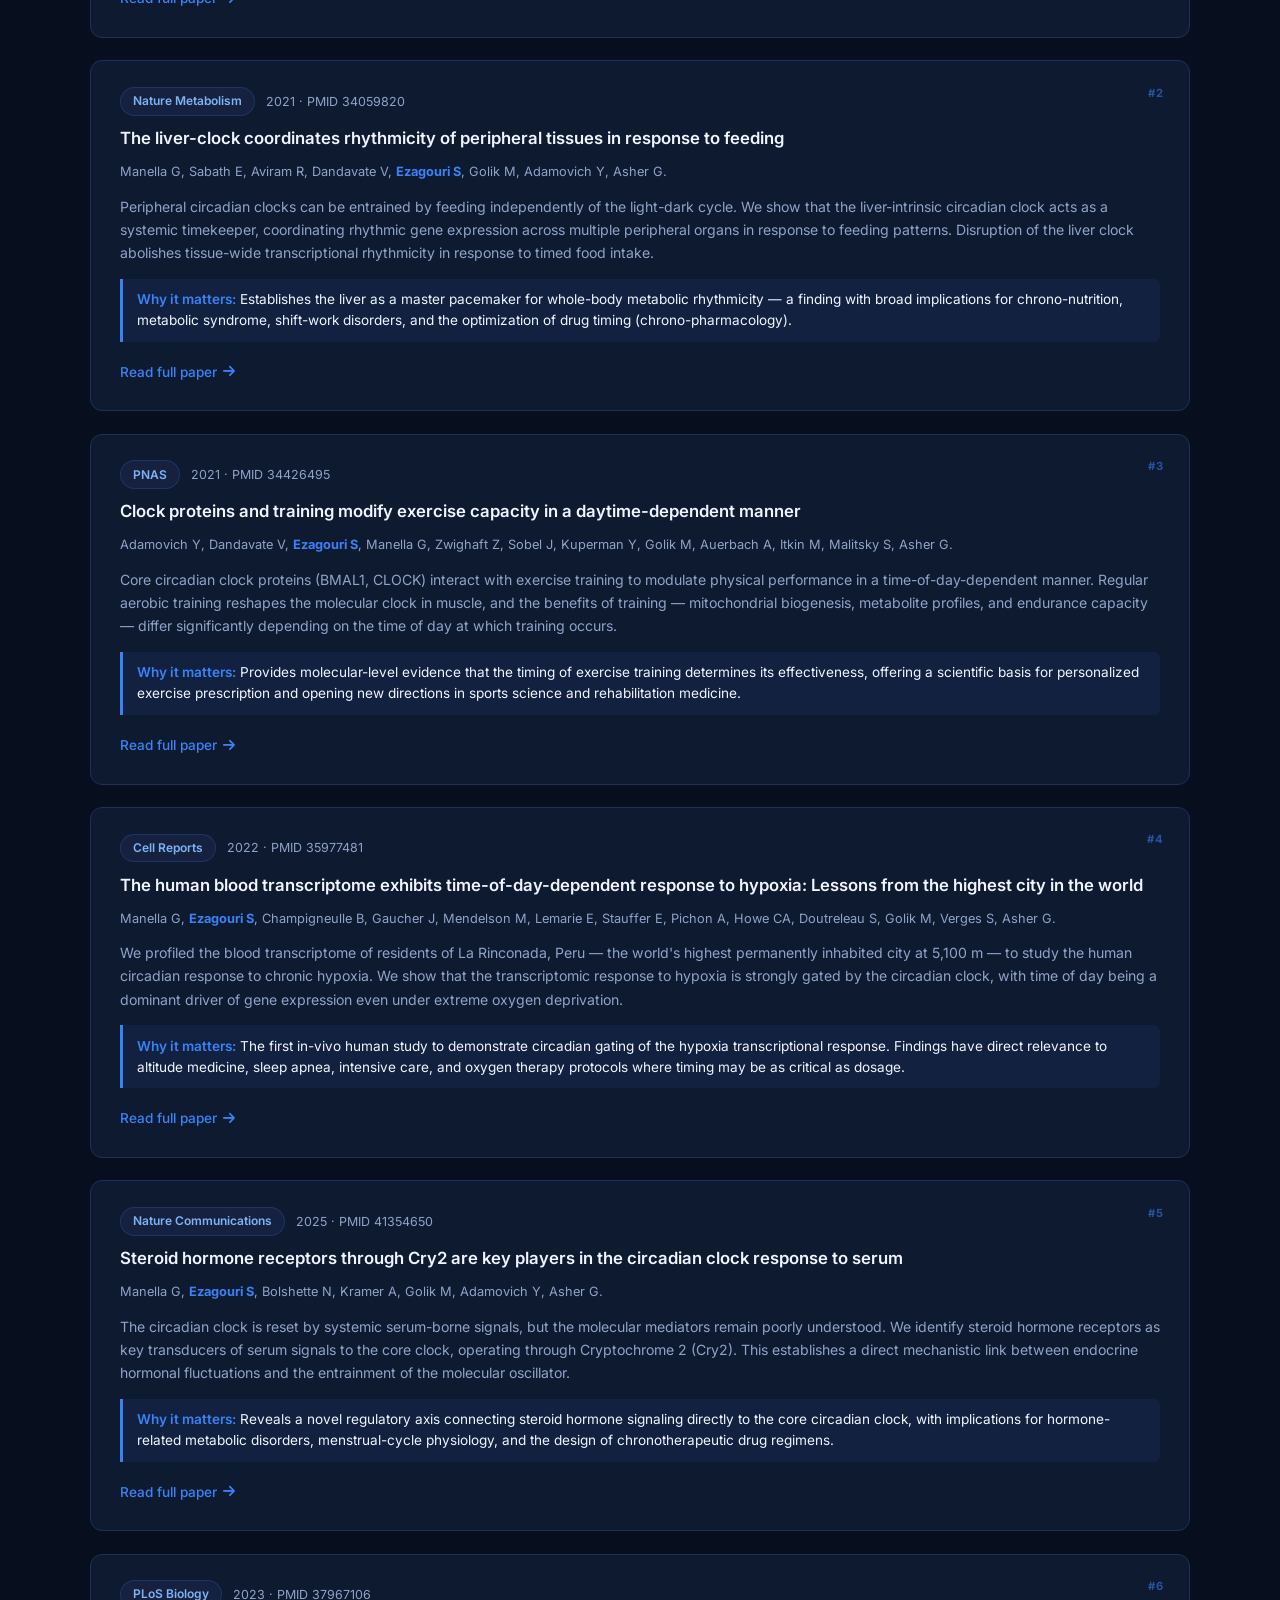
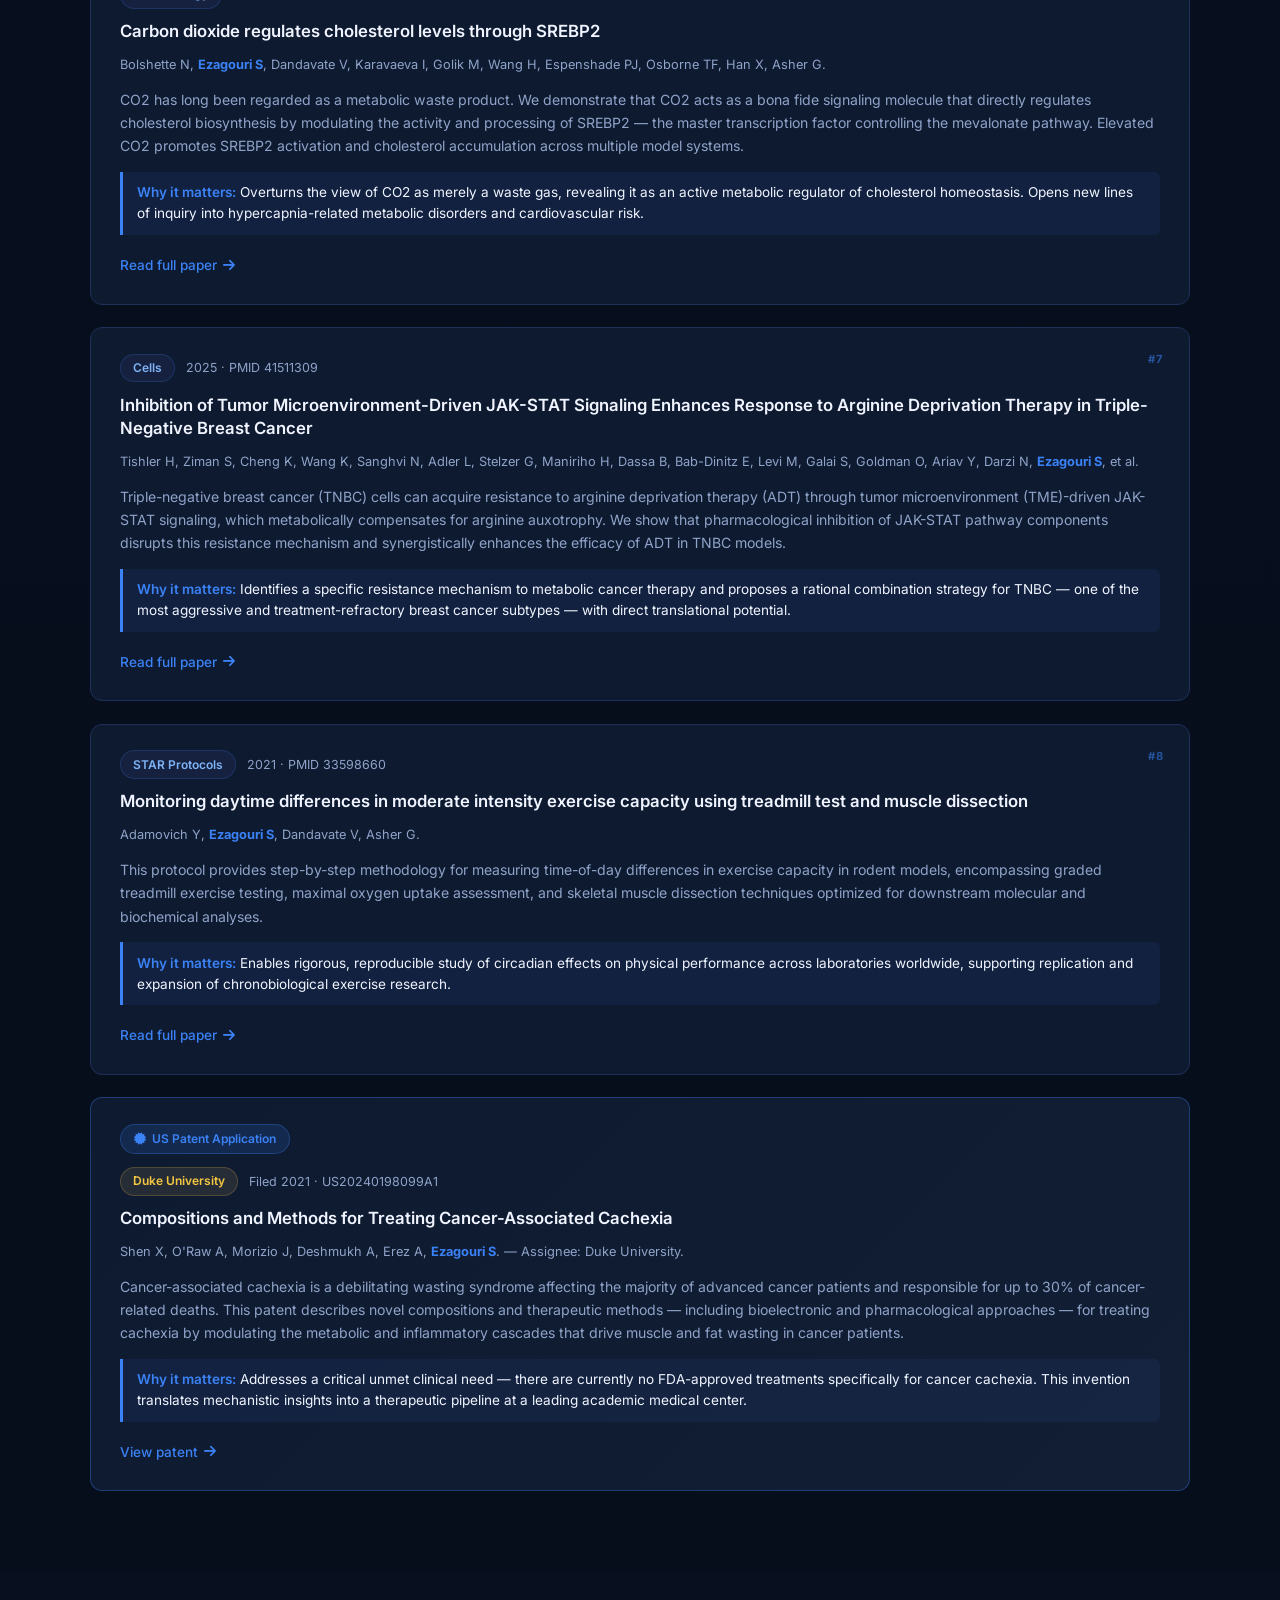
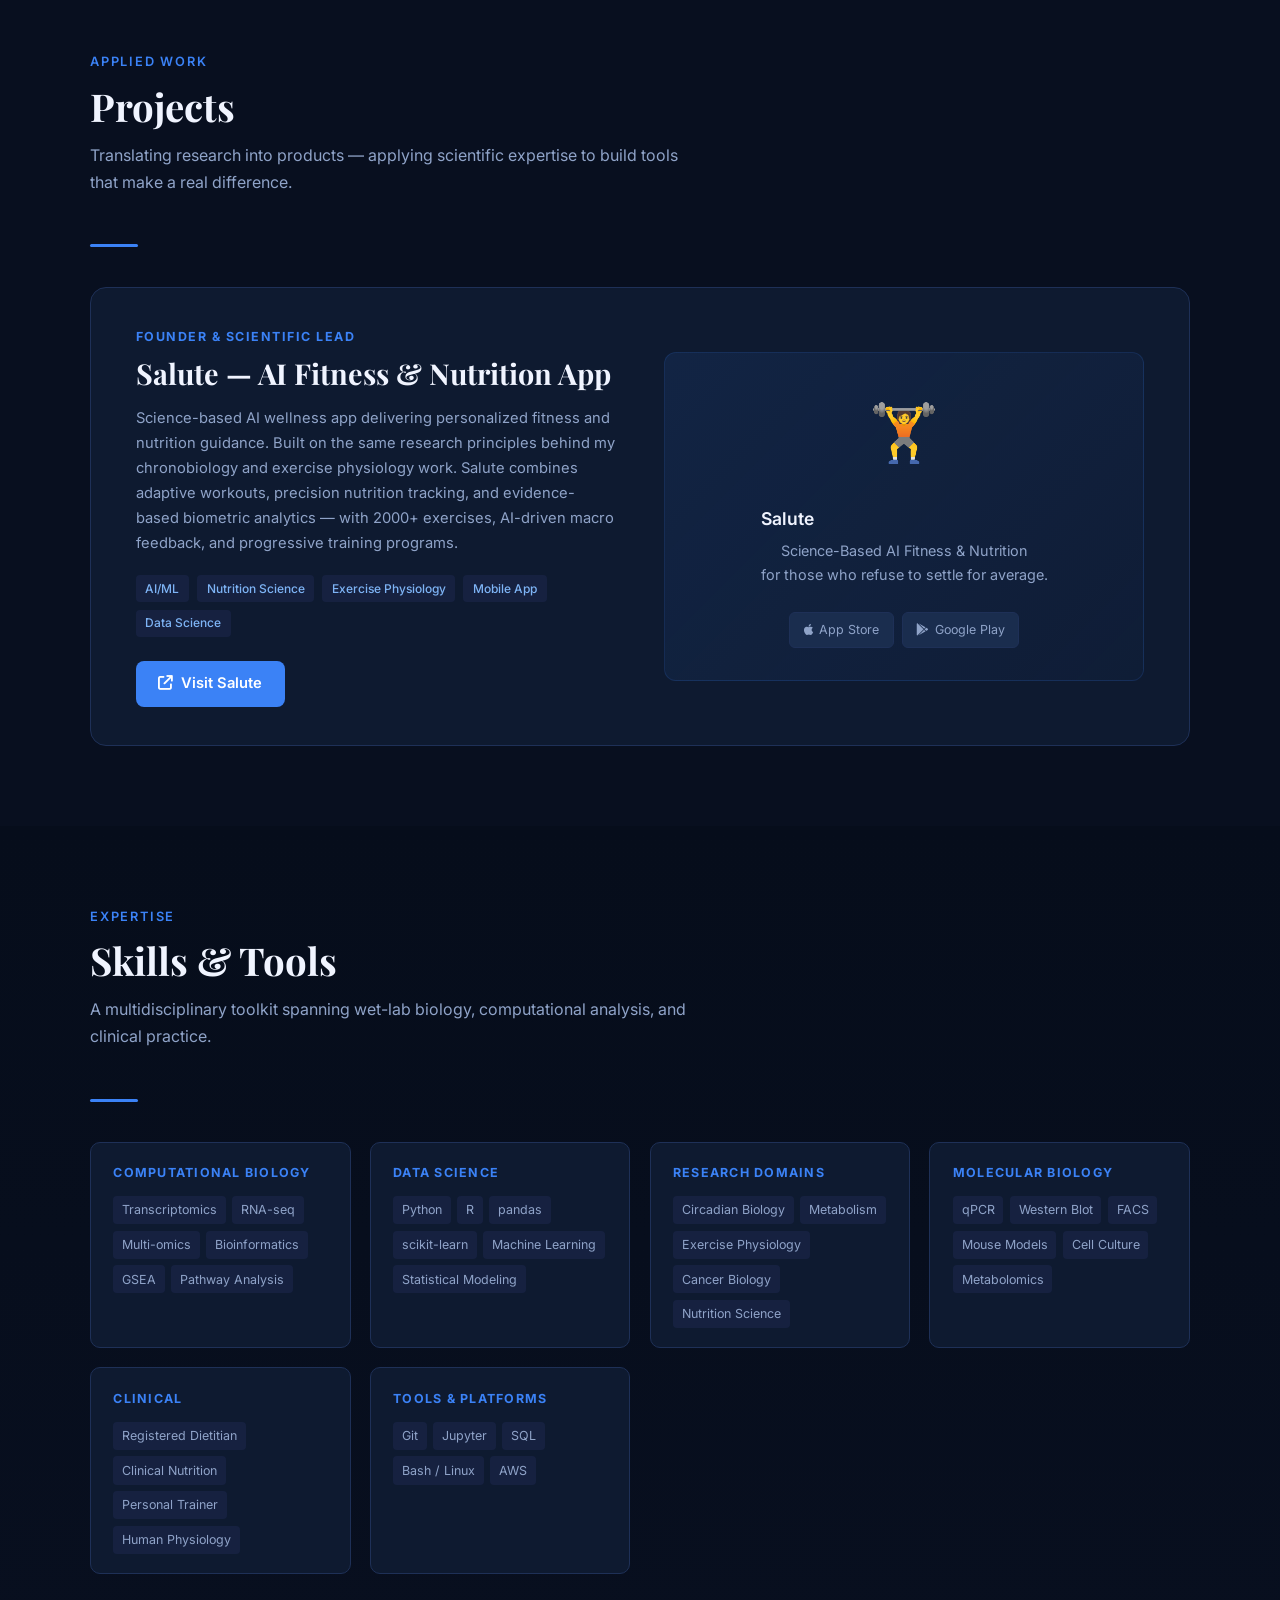
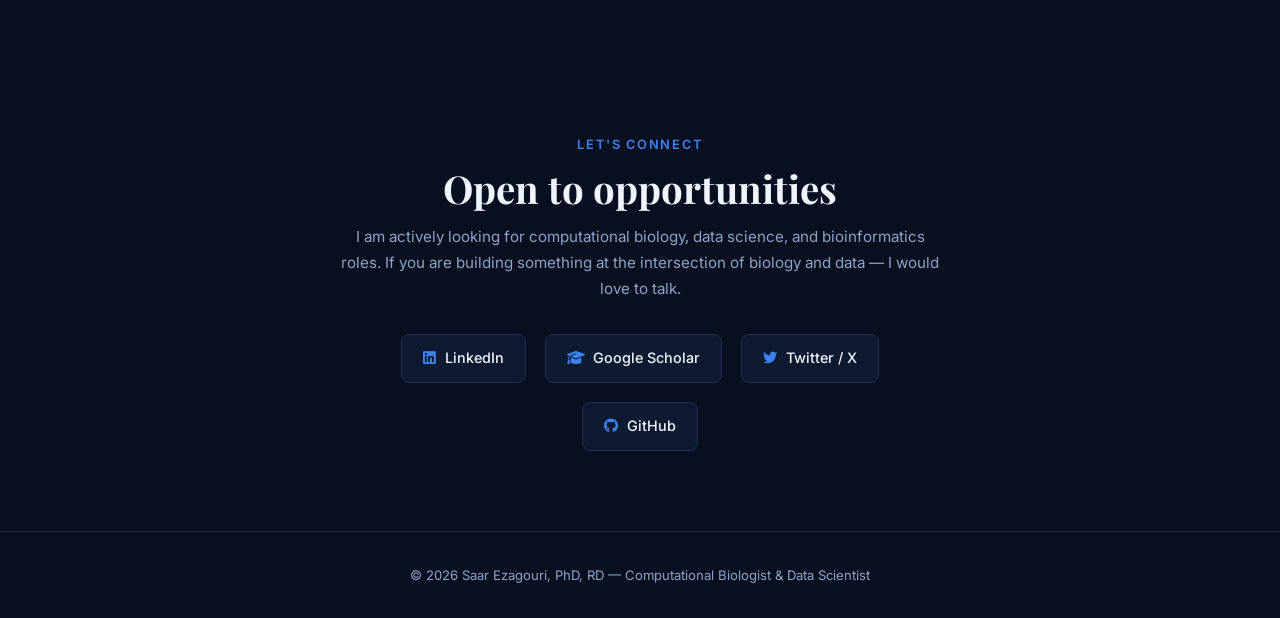
==== commit 4c835229: "new design" ====
--- a/index.html
+++ b/index.html
@@ -1,877 +1,773 @@
-<!-- <!DOCTYPE html> -->
+﻿<!DOCTYPE html>
 <html lang="en">
-
 <head>
   <meta charset="utf-8" />
-  <meta name="viewport" content="width=device-width initial-scale=1" />
+  <meta name="viewport" content="width=device-width, initial-scale=1" />
   <meta http-equiv="X-UA-Compatible" content="IE=edge" />
-
-  <!-- Google Tag Manager -->
-  <script>(function(w,d,s,l,i){w[l]=w[l]||[];w[l].push({'gtm.start':
-  new Date().getTime(),event:'gtm.js'});var f=d.getElementsByTagName(s)[0],
-  j=d.createElement(s),dl=l!='dataLayer'?'&l='+l:'';j.async=true;j.src=
-  'https://www.googletagmanager.com/gtm.js?id='+i+dl;f.parentNode.insertBefore(j,f);
-  })(window,document,'script','dataLayer','GTM-PGZH8HT');</script>
-  <!-- End Google Tag Manager -->
-
-  <!-- Materialize - Compiled and minified CSS-->
-  <link rel="stylesheet" href="//cdnjs.cloudflare.com/ajax/libs/materialize/0.95.3/css/materialize.min.css" />
-  <!-- Font Awesome Icon - CSS-->
-  <link rel="stylesheet" href="//maxcdn.bootstrapcdn.com/font-awesome/4.3.0/css/font-awesome.min.css" />
-  <!-- Custom Styles-->
-  <link rel="stylesheet" href="/assets/css/style.css" />
-  <title>Saar Ezagouri | Software Developer</title>
-
-  <!-- Global site tag (gtag.js) - Google Analytics -->
-  <script async src="https://www.googletagmanager.com/gtag/js?id=UA-126939217-2"></script>
-  <script>
-    window.dataLayer = window.dataLayer || [];
-    function gtag() { dataLayer.push(arguments); }
-    gtag('js', new Date());
-
-    gtag('config', 'UA-126939217-2');
-  </script>
-
-  <!-- Open Graph-->
-  <meta property="og:locale" content="en_US" />
+  <title>Saar Ezagouri, PhD, RD — Computational Biologist</title>
+  <meta name="description" content="Computational biologist, data scientist, and registered dietitian. Research at the intersection of circadian biology, metabolism, and data science." />
+  <meta property="og:title" content="Saar Ezagouri, PhD, RD — Computational Biologist" />
+  <meta property="og:description" content="PhD from Weizmann Institute of Science. Research in circadian rhythms, metabolism, exercise physiology, and cancer biology." />
+  <meta property="og:url" content="https://saarezagouri.github.io/" />
   <meta property="og:type" content="website" />
-  <meta property="og:title" content="Saar Ezagouri, PhD, RD" />
-  <meta property="og:description" content="Scientist and Developer" />
-  <meta property="og:url" content="https://saarezagouri.github.io/" />
-  <meta property="og:site_name" content="Saar Ezagouri, PhD, RD | Scientist and Developer" />
-  <meta property="article:publisher" content="https://saarezagouri.github.io/" />
-  <meta property="og:image" content="https://varadbhogayata.github.io/examples/preview.JPG" />
-  <!-- Twitter -->
   <meta name="twitter:card" content="summary" />
   <meta name="twitter:site" content="@SaarEzagouri_RD" />
-  <meta name="twitter:title" content="Saar Ezagouri, PhD, RD" />
-  <meta name="twitter:description" content="Scientist and Developer" />
-  <meta name="twitter:url" content="https://twitter.com/SaarEzagouri_RD" />
   <meta name="author" content="Saar Ezagouri" />
-  <meta name="description" content="PhD-trained scientist with interdisciplinary expertise spanning scientific research, data science, molecular biology, physiology, and clinical nutrition, transforming complex data into actionable insights." />
-  <link rel="apple-touch-icon" sizes="57x57" href="/assets/img/favicon/apple-icon-57x57.png" />
-  <link rel="apple-touch-icon" sizes="60x60" href="/assets/img/favicon/apple-icon-60x60.png" />
-  <link rel="apple-touch-icon" sizes="72x72" href="/assets/img/favicon/apple-icon-72x72.png" />
-  <link rel="apple-touch-icon" sizes="76x76" href="/assets/img/favicon/apple-icon-76x76.png" />
-  <link rel="apple-touch-icon" sizes="114x114" href="/assets/img/favicon/apple-icon-114x114.png" />
-  <link rel="apple-touch-icon" sizes="120x120" href="/assets/img/favicon/apple-icon-120x120.png" />
-  <link rel="apple-touch-icon" sizes="144x144" href="/assets/img/favicon/apple-icon-144x144.png" />
-  <link rel="apple-touch-icon" sizes="152x152" href="/assets/img/favicon/apple-icon-152x152.png" />
-  <link rel="apple-touch-icon" sizes="180x180" href="/assets/img/favicon/apple-icon-180x180.png" />
-  <link rel="icon" type="image/png" sizes="192x192" href="/assets/img/favicon/android-icon-192x192.png" />
-  <link rel="icon" type="image/png" sizes="32x32" href="/assets/img/favicon/favicon-32x32.png" />
-  <link rel="icon" type="image/png" sizes="96x96" href="/assets/img/favicon/favicon-96x96.png" />
-  <link rel="icon" type="image/png" sizes="16x16" href="/assets/img/favicon/favicon-16x16.png" />
-  <link rel="manifest" href="/assets/img/favicon/manifest.json" />
-  <meta name="msapplication-TileColor" content="#0a0f1e" />
-  <meta name="msapplication-TileImage" content="/assets/img/favicon/ms-icon-144x144.png" />
-  <meta name="theme-color" content="#0a0f1e" />
-  <meta name="robots" content="index, follow" />
-  <!-- Google Site Verification for indexing -->
-  <meta name="google-site-verification" content="_qxK8tePiU2fhnwlwnJ7pkDFnj1k2EiKq_cYGy1Cb84" />
+  <link rel="icon" type="image/x-icon" href="assets/img/favicon/favicon.ico" />
+  <link rel="icon" type="image/png" sizes="32x32" href="assets/img/favicon/favicon-32x32.png" />
+  <link rel="icon" type="image/png" sizes="16x16" href="assets/img/favicon/favicon-16x16.png" />
+  <link rel="apple-touch-icon" href="assets/img/favicon/apple-icon.png" />
+  <link rel="preconnect" href="https://fonts.googleapis.com" />
+  <link rel="preconnect" href="https://fonts.gstatic.com" crossorigin />
+  <link href="https://fonts.googleapis.com/css2?family=Inter:wght@300;400;500;600;700&family=Playfair+Display:wght@700&display=swap" rel="stylesheet" />
+  <link rel="stylesheet" href="https://cdnjs.cloudflare.com/ajax/libs/font-awesome/6.5.0/css/all.min.css" />
+  <style>
+    *, *::before, *::after { box-sizing: border-box; margin: 0; padding: 0; }
+
+    :root {
+      --bg:         #080f1f;
+      --bg-card:    #0e1a30;
+      --bg-card2:   #111f38;
+      --border:     #1e3057;
+      --accent:     #3b82f6;
+      --accent-dim: #1d4ed8;
+      --glow:       rgba(59,130,246,.15);
+      --text:       #f0f4ff;
+      --muted:      #8fa3c8;
+      --tag-bg:     #162140;
+      --tag-text:   #7eb4f5;
+    }
+
+    html { scroll-behavior: smooth; }
+
+    body {
+      font-family: 'Inter', sans-serif;
+      background: var(--bg);
+      color: var(--text);
+      line-height: 1.7;
+      overflow-x: hidden;
+    }
+
+    nav {
+      position: fixed; top: 0; left: 0; right: 0; z-index: 100;
+      display: flex; align-items: center; justify-content: space-between;
+      padding: 0 5vw;
+      height: 64px;
+      background: rgba(8, 15, 31, .88);
+      backdrop-filter: blur(14px);
+      border-bottom: 1px solid var(--border);
+    }
+    .nav-brand {
+      font-weight: 700; font-size: 1.05rem; color: var(--text);
+      text-decoration: none; letter-spacing: .03em;
+    }
+    .nav-brand span { color: var(--accent); }
+    .nav-links { display: flex; gap: 2rem; list-style: none; }
+    .nav-links a {
+      color: var(--muted); text-decoration: none; font-size: .9rem;
+      font-weight: 500; transition: color .2s;
+    }
+    .nav-links a:hover { color: var(--text); }
+    .nav-cta {
+      background: var(--accent); color: #fff !important;
+      padding: .4rem .9rem; border-radius: 6px; transition: background .2s !important;
+    }
+    .nav-cta:hover { background: var(--accent-dim) !important; }
+    .nav-toggle { display: none; background: none; border: none; color: var(--text); font-size: 1.4rem; cursor: pointer; }
+
+    #hero {
+      min-height: 100vh;
+      display: flex; align-items: center;
+      padding: 100px 5vw 60px;
+      position: relative; overflow: hidden;
+    }
+    #hero::before {
+      content: '';
+      position: absolute; top: -200px; right: -200px;
+      width: 700px; height: 700px;
+      background: radial-gradient(circle, rgba(59,130,246,.12) 0%, transparent 70%);
+      pointer-events: none;
+    }
+    .hero-inner {
+      display: grid; grid-template-columns: 1fr auto;
+      gap: 4rem; align-items: center; max-width: 1100px; margin: 0 auto; width: 100%;
+    }
+    .hero-eyebrow {
+      font-size: .85rem; font-weight: 600; letter-spacing: .12em;
+      text-transform: uppercase; color: var(--accent); margin-bottom: .8rem;
+    }
+    .hero-name {
+      font-family: 'Playfair Display', Georgia, serif;
+      font-size: clamp(2.4rem, 5vw, 3.8rem);
+      line-height: 1.15; margin-bottom: 1rem;
+    }
+    .hero-name .hl { color: var(--accent); }
+    .hero-tagline {
+      font-size: 1.1rem; color: var(--muted); max-width: 540px; margin-bottom: 2rem;
+    }
+    .hero-ctas { display: flex; gap: 1rem; flex-wrap: wrap; margin-bottom: 2.8rem; }
+    .btn {
+      display: inline-flex; align-items: center; gap: .5rem;
+      padding: .65rem 1.4rem; border-radius: 8px; font-size: .92rem;
+      font-weight: 600; text-decoration: none; transition: all .2s; border: none; cursor: pointer;
+    }
+    .btn-primary { background: var(--accent); color: #fff; }
+    .btn-primary:hover { background: var(--accent-dim); transform: translateY(-1px); }
+    .btn-outline {
+      background: transparent; color: var(--text);
+      border: 1px solid var(--border);
+    }
+    .btn-outline:hover { border-color: var(--accent); color: var(--accent); transform: translateY(-1px); }
+    .hero-stats { display: flex; gap: 2.4rem; flex-wrap: wrap; }
+    .stat { display: flex; flex-direction: column; }
+    .stat-num { font-size: 2rem; font-weight: 700; color: var(--text); line-height: 1; }
+    .stat-label { font-size: .78rem; color: var(--muted); margin-top: .2rem; }
+    .hero-photo-wrap { position: relative; }
+    .hero-photo {
+      width: 220px; height: 220px;
+      border-radius: 50%;
+      object-fit: cover;
+      border: 3px solid var(--accent);
+      box-shadow: 0 0 60px rgba(59,130,246,.25);
+    }
+    .hero-photo-ring {
+      position: absolute; inset: -10px;
+      border-radius: 50%;
+      border: 1px solid rgba(59,130,246,.25);
+    }
+    .hero-badges {
+      display: flex; flex-direction: column; gap: .6rem; margin-top: 1.2rem;
+      align-items: center;
+    }
+    .badge {
+      background: var(--bg-card2); border: 1px solid var(--border);
+      border-radius: 20px; padding: .3rem .85rem;
+      font-size: .78rem; color: var(--muted); white-space: nowrap;
+    }
+
+    section { padding: 80px 5vw; }
+    .section-inner { max-width: 1100px; margin: 0 auto; }
+    .section-label {
+      font-size: .8rem; font-weight: 600; letter-spacing: .14em;
+      text-transform: uppercase; color: var(--accent); margin-bottom: .6rem;
+    }
+    .section-title {
+      font-family: 'Playfair Display', Georgia, serif;
+      font-size: clamp(1.8rem, 3vw, 2.4rem);
+      line-height: 1.2; margin-bottom: .8rem;
+    }
+    .section-sub { color: var(--muted); max-width: 600px; margin-bottom: 3rem; }
+    .divider { width: 48px; height: 3px; background: var(--accent); border-radius: 2px; margin-bottom: 2.5rem; }
+
+    #research { background: linear-gradient(180deg, var(--bg) 0%, #060d1b 100%); }
+
+    .paper-list { display: flex; flex-direction: column; gap: 1.4rem; }
+    .paper-card {
+      background: var(--bg-card);
+      border: 1px solid var(--border);
+      border-radius: 12px;
+      padding: 1.6rem 1.8rem;
+      transition: border-color .2s, box-shadow .2s;
+      position: relative;
+    }
+    .paper-card:hover {
+      border-color: var(--accent);
+      box-shadow: 0 4px 30px var(--glow);
+    }
+    .paper-rank {
+      position: absolute; top: 1.4rem; right: 1.6rem;
+      font-size: .7rem; font-weight: 700; letter-spacing: .08em;
+      color: var(--accent); opacity: .55; text-transform: uppercase;
+    }
+    .paper-meta { display: flex; align-items: center; gap: .7rem; flex-wrap: wrap; margin-bottom: .7rem; }
+    .journal-badge {
+      background: var(--tag-bg); color: var(--tag-text);
+      border: 1px solid rgba(59,130,246,.2);
+      border-radius: 20px; padding: .2rem .75rem;
+      font-size: .75rem; font-weight: 600;
+    }
+    .paper-year { font-size: .78rem; color: var(--muted); }
+    .paper-title {
+      font-size: 1.05rem; font-weight: 600; color: var(--text);
+      line-height: 1.4; margin-bottom: .65rem;
+    }
+    .paper-authors { font-size: .8rem; color: var(--muted); margin-bottom: .75rem; }
+    .paper-authors strong { color: var(--accent); }
+    .paper-abstract {
+      font-size: .88rem; color: var(--muted); margin-bottom: .9rem; line-height: 1.65;
+    }
+    .paper-significance {
+      background: rgba(59,130,246,.07);
+      border-left: 3px solid var(--accent);
+      border-radius: 0 6px 6px 0;
+      padding: .65rem .9rem;
+      font-size: .85rem; color: var(--text);
+      margin-bottom: 1rem; line-height: 1.55;
+    }
+    .paper-significance span { color: var(--accent); font-weight: 600; }
+    .paper-link {
+      display: inline-flex; align-items: center; gap: .4rem;
+      color: var(--accent); text-decoration: none;
+      font-size: .85rem; font-weight: 500;
+      transition: gap .2s;
+    }
+    .paper-link:hover { gap: .65rem; }
+
+    .patent-card {
+      background: linear-gradient(135deg, #0e1a30 0%, #121e34 100%);
+      border: 1px solid rgba(59,130,246,.35);
+      border-radius: 12px; padding: 1.6rem 1.8rem;
+      margin-top: 1.4rem;
+      position: relative;
+    }
+    .patent-badge {
+      display: inline-flex; align-items: center; gap: .4rem;
+      background: rgba(59,130,246,.15); border: 1px solid rgba(59,130,246,.3);
+      border-radius: 20px; padding: .25rem .8rem;
+      font-size: .75rem; font-weight: 600; color: var(--accent); margin-bottom: .8rem;
+    }
+
+    #projects { background: var(--bg); }
+    .project-card {
+      display: grid; grid-template-columns: 1fr 1fr;
+      gap: 3rem; align-items: center;
+      background: var(--bg-card);
+      border: 1px solid var(--border);
+      border-radius: 16px;
+      padding: 2.4rem 2.8rem;
+      transition: border-color .2s, box-shadow .2s;
+    }
+    .project-card:hover {
+      border-color: var(--accent);
+      box-shadow: 0 4px 40px var(--glow);
+    }
+    .project-type {
+      font-size: .78rem; font-weight: 700; letter-spacing: .12em;
+      text-transform: uppercase; color: var(--accent); margin-bottom: .5rem;
+    }
+    .project-title {
+      font-family: 'Playfair Display', Georgia, serif;
+      font-size: 1.8rem; margin-bottom: 1rem; line-height: 1.2;
+    }
+    .project-desc { color: var(--muted); font-size: .92rem; margin-bottom: 1.2rem; line-height: 1.7; }
+    .project-tags { display: flex; gap: .5rem; flex-wrap: wrap; margin-bottom: 1.5rem; }
+    .tag {
+      background: var(--tag-bg); color: var(--tag-text);
+      border-radius: 4px; padding: .2rem .6rem;
+      font-size: .75rem; font-weight: 500;
+    }
+    .project-visual {
+      background: linear-gradient(135deg, rgba(59,130,246,.1) 0%, rgba(59,130,246,.03) 100%);
+      border: 1px solid rgba(59,130,246,.15);
+      border-radius: 12px;
+      padding: 2rem; display: flex; flex-direction: column; gap: 1rem;
+      align-items: center; justify-content: center; min-height: 220px;
+    }
+    .project-icon { font-size: 3.5rem; margin-bottom: .5rem; }
+    .project-visual-text { text-align: center; color: var(--muted); font-size: .9rem; }
+    .project-visual-title { font-size: 1.1rem; font-weight: 600; color: var(--text); margin-bottom: .3rem; }
+
+    #skills { background: linear-gradient(180deg, #060d1b 0%, var(--bg) 100%); }
+    .skills-grid { display: grid; grid-template-columns: repeat(auto-fill, minmax(240px, 1fr)); gap: 1.2rem; }
+    .skill-group {
+      background: var(--bg-card);
+      border: 1px solid var(--border);
+      border-radius: 10px; padding: 1.2rem 1.4rem;
+    }
+    .skill-group-title {
+      font-size: .78rem; font-weight: 700; letter-spacing: .1em;
+      text-transform: uppercase; color: var(--accent); margin-bottom: .8rem;
+    }
+    .skill-chips { display: flex; flex-wrap: wrap; gap: .4rem; }
+    .chip {
+      background: var(--tag-bg); color: var(--muted);
+      border-radius: 4px; padding: .22rem .55rem;
+      font-size: .78rem;
+    }
+
+    #contact { background: var(--bg); }
+    .contact-inner { max-width: 600px; margin: 0 auto; text-align: center; }
+    .contact-links { display: flex; justify-content: center; gap: 1.2rem; flex-wrap: wrap; margin-top: 2rem; }
+    .contact-link {
+      display: inline-flex; align-items: center; gap: .55rem;
+      background: var(--bg-card); border: 1px solid var(--border);
+      border-radius: 8px; padding: .7rem 1.3rem;
+      color: var(--text); text-decoration: none; font-size: .9rem; font-weight: 500;
+      transition: border-color .2s, transform .2s;
+    }
+    .contact-link:hover { border-color: var(--accent); transform: translateY(-2px); }
+    .contact-link i { color: var(--accent); }
+
+    footer {
+      text-align: center; padding: 2rem 5vw;
+      border-top: 1px solid var(--border);
+      color: var(--muted); font-size: .82rem;
+    }
+
+    @media (max-width: 820px) {
+      .hero-inner { grid-template-columns: 1fr; text-align: center; }
+      .hero-photo-wrap { justify-self: center; }
+      .hero-tagline { margin: 0 auto 2rem; }
+      .hero-ctas { justify-content: center; }
+      .hero-stats { justify-content: center; }
+      .hero-badges { flex-direction: row; justify-content: center; flex-wrap: wrap; }
+      .nav-links { display: none; flex-direction: column; position: absolute; top: 64px; left: 0; right: 0;
+        background: rgba(8,15,31,.97); padding: 1.5rem 5vw; gap: 1.2rem; border-bottom: 1px solid var(--border); }
+      .nav-links.open { display: flex; }
+      .nav-toggle { display: block; }
+      .project-card { grid-template-columns: 1fr; }
+    }
+    @media (max-width: 500px) {
+      .hero-photo { width: 170px; height: 170px; }
+      .paper-card, .patent-card { padding: 1.2rem 1.2rem; }
+    }
+  </style>
 </head>
-
 <body>
-  <!-- Google Tag Manager (noscript) -->
-  <noscript><iframe src="https://www.googletagmanager.com/ns.html?id=GTM-PGZH8HT"
-  height="0" width="0" style="display:none;visibility:hidden"></iframe>
-  </noscript>
-  
-  <!-- Navigation Menu-->
-  <!-- Nav class 1 -->
-  <nav class="hide-on-small-only">
-    <ul class="side-nav fixed section table-of-contents">
-
-      <li class="logo">
-        <a id="logo-container" aria-label="Navigate to the beginning of the page" href="#intro"
-          class="brand-logo grey-blue-text">
-          <img src="/assets/img/passport-new.jpg" class="circle img-responsive profile-pic" alt="avatar">
-        </a>
-      </li>
-
-      <li class="bold">
-        <a aria-label="Navigate to the About section" href="#about" class="waves-effect waves-dark teal-text"><i
-            class="mdi-social-person small"></i><span>About</span></a>
-      </li>
-      <li class="bold">
-        <a aria-label="Navigate to the Experience section" href="#experience"
-          class="waves-effect waves-dark teal-text"><i
-            class="mdi-action-trending-up small"></i><span>Experience</span></a>
-      </li>
-
-      <li class="bold">
-        <a aria-label="Navigate to the Projects section" href="#projects"
-          class="waves-effect waves-dark teal-text"><i
-            class="mdi-file-folder small"></i><span>Projects</span></a>
-      </li>
-
-      <li class="bold">
-        <a aria-label="Navigate to the Publications section" href="#publications" class="waves-effect waves-dark teal-text"><i
-            class="mdi-av-my-library-books small"></i><span>Publications</span></a>
-      </li>
-      
-      <li class="bold">
-        <a aria-label="Navigate to the Education section" href="#education" class="waves-effect waves-dark teal-text"><i
-            class="mdi-social-school small"></i><span>Education</span></a>
-      </li>
-
-      <li class="bold">
-        <a aria-label="Navigate to the Contact section" href="#contact" class="waves-effect waves-dark teal-text"><i
-            class="mdi-content-mail small"></i><span>Contact</span></a>
-      </li>
-    </ul>
-  </nav>
-
-  <!-- Nav class 2 -->
-  <nav class="hide-on-large only trigger z-depth-1">
-    <a aria-label="Toggle visibility of the mobile navbar" href="#" data-activates="slide-out"
-      class="button-collapse"><i class="mdi-navigation-menu"></i></a>
-    <div class="name-title">
-      <a id="name" aria-label="Navigate to the beginning of the page" href="#" class="teal-text">Saar
-        Ezagouri</a><span class="black-text">Software Developer</span>
+
+<nav>
+  <a class="nav-brand" href="#hero">Saar <span>Ezagouri</span></a>
+  <button class="nav-toggle" aria-label="Toggle navigation" onclick="document.getElementById('navlinks').classList.toggle('open')">
+    <i class="fa fa-bars"></i>
+  </button>
+  <ul class="nav-links" id="navlinks">
+    <li><a href="#research">Research</a></li>
+    <li><a href="#projects">Projects</a></li>
+    <li><a href="#skills">Skills</a></li>
+    <li><a href="#contact" class="nav-cta">Get in touch</a></li>
+  </ul>
+</nav>
+
+<section id="hero">
+  <div class="hero-inner">
+    <div>
+      <p class="hero-eyebrow">Computational Biologist &amp; Data Scientist</p>
+      <h1 class="hero-name">Hi, I am Saar<br><span class="hl">Ezagouri</span>.</h1>
+      <p class="hero-tagline">
+        PhD from the Weizmann Institute of Science. Registered Dietitian. I study how biological clocks,
+        metabolism, and physiology interact &mdash; using computational biology, multi-omics, and data science
+        to turn complex datasets into biological insight.
+      </p>
+      <div class="hero-ctas">
+        <a class="btn btn-primary" href="#research"><i class="fa fa-flask"></i> View Research</a>
+        <a class="btn btn-outline" href="https://scholar.google.com/citations?user=JC14QBAAAAAJ&hl=en" target="_blank" rel="noopener">
+          <i class="fa fa-graduation-cap"></i> Google Scholar
+        </a>
+        <a class="btn btn-outline" href="https://www.linkedin.com/in/saar-ezagouri/" target="_blank" rel="noopener">
+          <i class="fab fa-linkedin"></i> LinkedIn
+        </a>
+      </div>
+      <div class="hero-stats">
+        <div class="stat"><span class="stat-num">8</span><span class="stat-label">Peer-reviewed papers</span></div>
+        <div class="stat"><span class="stat-num">1</span><span class="stat-label">US Patent</span></div>
+        <div class="stat"><span class="stat-num">5+</span><span class="stat-label">Top journals incl.<br>Cell Metab, Nat Metab, PNAS</span></div>
+        <div class="stat"><span class="stat-num">PhD</span><span class="stat-label">Weizmann Institute<br>of Science</span></div>
+      </div>
     </div>
-  </nav>
-
-  <!-- Nav class 3 -->
-  <nav class="hide-on-large only">
-    <ul id="slide-out" class="side-nav">
-      <li class="bold">
-        <a aria-label="Navigate to the About section" href="#about" class="waves-effect waves-dark teal-text"><i
-            class="mdi-social-person small"></i><span>About</span></a>
-      </li>
-      <li class="bold">
-        <a aria-label="Navigate to the Experience section" href="#experience"
-          class="waves-effect waves-dark teal-text"><i
-            class="mdi-action-trending-up small"></i><span>Experience</span></a>
-      </li>
-
-      <li class="bold">
-        <a aria-label="Navigate to the Projects section" href="#projects"
-          class="waves-effect waves-dark teal-text"><i
-            class="mdi-file-folder small"></i><span>Projects</span></a>
-      </li>
-      <li class="bold">
-        <a aria-label="Navigate to the Publications section" href="#publications" class="waves-effect waves-dark teal-text"><i
-            class="mdi-av-my-library-books small"></i><span>Publications</span></a>
-      </li>
-      <li class="bold">
-        <a aria-label="Navigate to the Education section" href="#education" class="waves-effect waves-dark teal-text"><i
-            class="mdi-social-school small"></i><span>Education</span></a>
-      </li>
-      <li class="bold">
-        <a aria-label="Navigate to the Contact section" href="#contact" class="waves-effect waves-dark teal-text"><i
-            class="mdi-content-mail small"></i><span>Contact</span></a>
-      </li>
-    </ul>
-  </nav>
-
-  <!-- Main Content-->
-  <main>
-    <!-- First Section: Heading lines and image -->
-    <section id="intro" class="section scrollspy full-height">
-      <div class="overlay"></div>
-      <div class="container">
-        <div class="col-md-9">
-          <div class="content section-padding valign" style="margin-left: 10%; margin-top: 50px;">
-            <div class="caption">
-              <h2>Hi, I'm <span class="teal">Saar Ezagouri.</span></h2>
-              <h5 style="color:#fff">A <span class="typing" style="font-weight: 300; color:#5b9df9"></span></h5>
-              <h5>PhD-trained scientist with interdisciplinary expertise spanning scientific research, data science, molecular biology, physiology, and clinical nutrition, transforming complex data into actionable insights.</h5>
-            </div>
-            <div class="social">
-              <a href="https://www.linkedin.com/in/saar-ezagouri/" target="_blank">
-                <button class="icon-btn linkedin">
-                  <i class="fa fa-linkedin"></i>
-                </button>
-              </a>
-              <a href="https://github.com/SaarEzagouri" target="_blank">
-                <button class="icon-btn github">
-                  <i class="fa fa-github"></i>
-                </button>
-              </a>
-            </div>
-            <div class='buttons'>
-              <a href="#about" class="readme">Read More</a>
-              <a href="#contact" class="contactme">Contact Me</a>
-            </div>
-          </div>
-        </div>
-      </div>
-    </section>
-
-    <!-- Second Section: About -->
-    <section id="about" class="section scrollspy">
-      <h3 class="page-title white-text teal">About</h3>
-      <div class="container flow-text">
-        <p>
-          I am a Computer Science Grad Student at Arizona State University. I enjoy problem-solving and coding. Always strive to bring 100% to the work I do.
-
-          I have worked on technologies like Python, Django, Flask, MySQL, PostgreSQL, MongoDB, HTML5, CSS, Java, C++ during my bachelor's. I have 19 months of professional work experience which helped me strengthen my experience in Python, Flask, and Django.
-
-          I am passionate about developing complex applications that solve real-world problems impacting millions of users.
-        </p>
-        <p>
-          <ul>
-            <li><b>Languages:</b> Python, Java, JavaScript, C, C++, HTML/CSS, Bash</li>
-            <li><b>Databases:</b> MySQL, PostgreSQL, MongoDB</li>
-            <li><b>Libraries:</b> NumPy, Pandas, OpenCV</li>
-            <li><b>Frameworks:</b> Flask, Django, Node.js, Keras, TensorFlow, PyTorch, Bootstrap, Apache Beam</li>
-            <li><b>Tools & Technologies:</b> Git, Docker, AWS, GCP, Heroku, JIRA</li>
-          </ul>
-          
-        </p>
-          
-        <p>
-          Looking for an opportunity to work in a challenging position combining my skills in Software Engineering, which provides professional development, interesting experiences and personal growth.
-        </p>
-      </div>
-    </section>
-
-
-    <!-- Third Section: Experience -->
-    <section id="experience" class="section scrollspy">
-      <h3 class="page-title white-text teal">Experience</h3>
-      <div class="container">
-
-        <!-- Latest Experience -->
-        <div class="card">
-          <div class="card-content">
-            <div class="row">
-              <div class="col s12 m2">
-                <a href="https://www.zhiffy.com/" target="_blank"><img alt="Zhiffy logo"
-                    src="/assets/img/exp-zhiffy-logo-1.webp" class="responsive-img center-block" /></a>
-              </div>
-              <div class="col s12 m10">
-                <p>
-                  <span class="card-title"><a href="https://www.zhiffy.com/" target="_blank"
-                      class="teal-text hoverline">Zhiffy</a></span>
-                </p>
-              </div>
-            </div>
-            <div class="role brown-text text-darken-2">Software Engineer</div>
-            <ul>
-              <li>
-                Developed and managed the backend of an e-commerce platform using Flask, MongoDB, and AWS.
-              </li>
-              <li>
-                Worked on three web applications targeting customers, selling vendors, and admin users; built 50+ RESTful APIs with functionalities
-such as login/sign up, view a product, add a product to cart, checkout the order, etc.
-              </li>
-              <li>Improved the response time by 20% by refactoring the codebase and changing database design and queries.</li>
-              <li>Added a bulk upload feature which reduced the manual work of adding products into a database.</li>
-              <li>
-                <b>Tools:</b> Python, Flask, MongoDB
-              </li>
-            </ul>
-          </div>
-          <div class="card-action">
-            <span>July 2020 - Nov 2020 | Hyderabad, India</span>
-          </div>
-        </div>
-
-        
-        <div class="card">
-          <div class="card-content">
-            <div class="row">
-              <div class="col s12 m2">
-                <a href="https://www.meditab.com" target="_blank"><img alt="Meditab logo"
-                    src="/assets/img/exp-meditab-logo-500x500.jpg" class="responsive-img center-block" /></a>
-              </div>
-              <div class="col s12 m10">
-                <p>
-                  <span class="card-title"><a href="http://meditab.com" target="_blank"
-                      class="teal-text hoverline">Meditab</a></span>
-                </p>
-              </div>
-            </div>
-            <div class="role brown-text text-darken-2">Programmer Analyst</div>
-            <ul>
-              <li>
-                Customized a tree-based optimization algorithm that separates drugs into distinct groups to maximize the concurrent execution of drug
-dispenser robots; improved an optimization algorithm that reduced the cycle-time of the automation process by 25%.
-              </li>
-              <li>
-                Devised a customized recursion algorithm to extend the functionality of the current environment to a multi-robot and multi-system
-environment
-              </li>
-              <li>
-                Built a modular video analytics app using Flask, OpenCV that tracks the location of each human in a multi-camera environment;
-utilized perspective transformation, object detection, and object tracking to find the location of a human.
-              </li>
-              <li>Increased the speed of the video analytics app by 20% by using a customized YOLOv3 algorithm to perform object detection and
-                DeepSORT algorithm for multi-object tracking.</li>
-              <li>
-                <b>Tools:</b> Python, Flask, OpenCV, Keras, Tensorflow, PyTorch
-              </li>
-            </ul>
-          </div>
-          <div class="card-action">
-            <span>Dec 2018 - July 2019 | Ahmedabad, India</span>
-          </div>
-        </div>
-
-        <!-- Experience 2 -->
-        <div class="card">
-          <div class="card-content">
-            <div class="row">
-              <div class="col s12 m2">
-                <img alt="Mtag logo" src="/assets/img/exp-mtag-logo-250x250.jpg" class="responsive-img center-block" />
-
-              </div>
-
-              <div class="col s12 m10">
-                <p>
-                  <span class="card-title"><a href="#experience" class="teal-text hoverline">Mtag
-                      Innovations</a></span>
-                </p>
-              </div>
-            </div>
-            <div class="role brown-text text-darken-2">Software Developer</div>
-            <ul>
-              <li>
-                Programmed a cloud-based web app using Flask and JavaScript aimed at storing, visualizing, and tracking temperature and humidity
-of each drug container to estimate the degradation of the drug.
-              </li>
-              <li>
-                Created an alert system to send notifications and emails when the parameters exceed the threshold.
-              </li>
-              <li>
-                <b>Tools:</b> Python, Flask, JavaScript
-              </li>
-            </ul>
-          </div>
-          <div class="card-action">
-            <span>July 2018 - Nov 2018 | Ahmedabad, India</span>
-          </div>
-        </div>
-
-        <!-- Experience 3 -->
-        <div class="card">
-          <div class="card-content">
-            <div class="row">
-              <div class="col s12 m2">
-                <a href="https://www.cignex.com" target="_blank"><img alt="Cignex logo"
-                    src="/assets/img/exp-cignex-logo.png" class="responsive-img center-block" /></a>
-              </div>
-              <div class="col s12 m10">
-                <p>
-                  <span class="card-title"><a href="https://www.cignex.com" target="_blank"
-                      class="teal-text hoverline">CIGNEX
-                      Datamatics </a></span>
-                </p>
-              </div>
-            </div>
-            <div class="role brown-text text-darken-2">Project Trainee</div>
-            <ul>
-              <li>
-                Designed a library management system for a local library, where we undertook activities like requirement
-                elicitation, preparing Data Flow
-                and Entity-Relationship diagrams.
-              </li>
-              <li>
-                Delivered a solution for a POC involving Automatic Financial Document Classifier using Natural Language
-                Processing and Support Vector
-                Machines with 96% accuracy on the company's data.
-              </li>
-              <li>
-                <b>Tools:</b> Python, Scikit-learn, NLTK
-              </li>
-            </ul>
-          </div>
-          <div class="card-action">
-            <span>June 2017 - July 2017 | Ahmedabad, India</span>
-          </div>
-        </div>
-
-      </div>
-    </section>
-
-    <!-- Fourth Section: Projects -->
-    <section id="selected-publications" class="section scrollspy">
-      <h3 class="page-title white-text teal">Projects</h3>
-      <div class="container">
-        <div class="row">
-
-          <div class="col s12 m6 l4">
-            <div class="card medium">
-              <div class="card-image waves-effect waves-block waves-light">
-                <img alt="music streaming app" src="/assets/img/project-music-player.png" style="height: 100%; width: 100%" class="activator" />
-              </div>
-              <div class="card-content">
-                <span class="card-title activator teal-text hoverline">Music Player Web-App<i
-                    class="mdi-navigation-more-vert right"></i></span>
-                <p>
-                  A music streaming web app based on Django
-                </p>
-              </div>
-              <div class="card-reveal">
-                <span class="card-title grey-text"><small>Accomplishments</small><i
-                    class="mdi-navigation-close right"></i></span>
-                <ul>
-                  <li><b>Tools:</b> Django, HTML, CSS, Bootstrap, SQLite, AWS S3, Heroku</li>
-                  <li>Register/login to the web app(with OAuth-based Google Sign-In).</li>
-                  <li>Search and filter songs based on language and singer.</li>
-                  <li>Create multiple playlists and add/remove songs to/from playlist.</li>
-                  <li>Scroll through recently played/viewed songs.</li>
-
-
-                </ul>
-                <div class="card-action">
-                  <a aria-label="Visit " href="https://galvanic-music.herokuapp.com/" target="_blank" data-position="top"
-                    data-tooltip="View Online"
-                    class="btn-floating btn-large waves-effect waves-light blue-grey tooltipped"><i
-                      class="fa fa-external-link"></i></a>
-                  <a aria-label="Visit the GitHub repo for  project" href="https://github.com/varadbhogayata/music-player"
-                    target="_blank" data-position="top" data-tooltip="View Source"
-                    class="btn-floating btn-large waves-effect waves-light blue-grey tooltipped"><i
-                      class="fa fa-github"></i></a>
-                </div>
-              </div>
-            </div>
-          </div>
-
-          <div class="col s12 m6 l4">
-            <div class="card medium">
-              <div class="card-image waves-effect waves-block waves-light">
-                <img alt="quiz app" src="/assets/img/project-quizup-logo-1.png" style="height: 100%; width: 100%" class="activator" />
-              </div>
-              <div class="card-content">
-                <span class="card-title activator teal-text hoverline">Quiz Web-App<i
-                    class="mdi-navigation-more-vert right"></i></span>
-                <p>
-                  A quiz playing web app based on Django
-                </p>
-              </div>
-              <div class="card-reveal">
-                <span class="card-title grey-text"><small>Accomplishments</small><i
-                    class="mdi-navigation-close right"></i></span>
-                <ul>
-                  <li><b>Tools:</b> Django, HTML, CSS, Bootstrap, SQLite, Heroku</li>
-                  <li>Register/login to the web app(with OAuth-based Google Sign-In).</li>
-                  <li>Play Quiz and see the leaderboard</li>
-
-                </ul>
-                <div class="card-action">
-                  <a aria-label="Visit " href="https://quiz-up-app.herokuapp.com/" target="_blank" data-position="top"
-                    data-tooltip="View Online"
-                    class="btn-floating btn-large waves-effect waves-light blue-grey tooltipped"><i
-                      class="fa fa-external-link"></i></a>
-                  <a aria-label="Visit the GitHub repo for  project" href="https://github.com/varadbhogayata/QuizUp"
-                    target="_blank" data-position="top" data-tooltip="View Source"
-                    class="btn-floating btn-large waves-effect waves-light blue-grey tooltipped"><i
-                      class="fa fa-github"></i></a>
-                </div>
-              </div>
-            </div>
-          </div>
-
-          <!-- Flask Project -->
-          <div class="col s12 m6 l4">
-            <div class="card medium">
-              <div class="card-image waves-effect waves-block waves-light">
-                <img alt="Screenshot of web app" src="/assets/img/project-blog-logo.jpg"
-                style="height: 100%; width: 100%" class="activator" />
-              </div>
-              <div class="card-content">
-                <span class="card-title activator teal-text hoverline">Blog Web-App<i
-                    class="mdi-navigation-more-vert right"></i></span>
-                <p>
-                  A simple and extensible blog web-app based on Flask.
-                </p>
-              </div>
-              <div class="card-reveal">
-                <span class="card-title teal-text"><small>Accomplishments</small><i
-                    class="mdi-navigation-close right"></i></span>
-                <ul>
-                  <li><b>Tools:</b> HTML, CSS, Bootstrap, Flask, SQLAlchemy, Postgresql, Python</li>
-                  <li>Users can view posts and contact the admin via Contact Page.</li>
-                  <li>Admin can Add, Delete, Update posts.</li>
-
-
-                </ul>
-                <div class="card-action">
-                  <a aria-label="Visit Blog website" href="https://flask-heroku-blog.herokuapp.com/" target="_blank" data-position="top"
-                    data-tooltip="View Online"
-                    class="btn-floating btn-large waves-effect waves-light blue-grey tooltipped"><i
-                      class="fa fa-external-link"></i></a>
-                  <a aria-label="Visit the GitHub repo for  project" href="https://github.com/varadbhogayata/flask-blog"
-                    target="_blank" data-position="top" data-tooltip="View Source"
-                    class="btn-floating btn-large waves-effect waves-light blue-grey tooltipped"><i
-                      class="fa fa-github"></i></a>
-                </div>
-              </div>
-            </div>
-          </div>
-
-          <!-- VQA -->
-          <div class="col s12 m6 l4">
-            <div class="card medium">
-              <div class="card-image waves-effect waves-block waves-light">
-                <img alt="Screenshot of  web app" src="/assets/img/project-aim_bert-bias.png" style="height: 100%; width: 100%" class="activator" />
-              </div>
-              <div class="card-content">
-                <span class="card-title activator teal-text hoverline">Visual Question Answering<i
-                    class="mdi-navigation-more-vert right"></i></span>
-                <p>
-                  An attention-based classification model that aims at generating an answer for a given input image.
-                </p>
-              </div>
-              <div class="card-reveal">
-                <span class="card-title teal-text"><small>Accomplishments</small><i
-                    class="mdi-navigation-close right"></i></span>
-                <ul>
-                  <li>Incorporated Convolution Neural Networks (CNN) for extracting image features and Long Short Term
-                    Memory for extracting question
-                    embeddings.</li>
-                  <li>Tested the model on the COCO dataset, abstract scenes images, and got 69% overall accuracy on the
-                    VQA evaluation metric.</li>
-
-                </ul>
-                <div class="card-action">
-                  <a aria-label="Visit the GitHub repo for  project"
-                    href="https://github.com/varadbhogayata/visual-question-answering" target="_blank"
-                    data-position="top" data-tooltip="View Source"
-                    class="btn-floating btn-large waves-effect waves-light blue-grey tooltipped"><i
-                      class="fa fa-github"></i></a>
-                </div>
-              </div>
-            </div>
-          </div>
-
-          <!-- Video Summarizer -->
-          <div class="col s12 m6 l4">
-            <div class="card medium">
-              <div class="card-image waves-effect waves-block waves-light">
-                <img alt="Screenshot of  web app" src="/assets/img/computer-vision-v2-04.png" style="height: 100%; width: 100%" class="activator" />
-              </div>
-              <div class="card-content">
-                <span class="card-title activator teal-text hoverline">Video Summarizer<i
-                    class="mdi-navigation-more-vert right"></i></span>
-                <p>
-                  A Seq2Seq model that generates a short summary of the given input video.
-                </p>
-              </div>
-              <div class="card-reveal">
-                <span class="card-title brown-text"><small>Accomplishments</small><i
-                    class="mdi-navigation-close right"></i></span>
-                <ul>
-                  <li>Incorporated CNN to detect and classify objects in the video frames and Long Short Term Memory for
-                    generating a summary.</li>
-                  <li>Evaluated the model on MSVD (Microsoft Video Description Corpus) dataset; achieved 0.77, 0.71,
-                    0.52 scores respectively on ROGUE,
-                    BLEU, METEOR evaluation metrics.</li>
-
-                </ul>
-                <div class="card-action">
-                  <a aria-label="Visit the GitHub repo for  project" href="https://github.com/varadbhogayata/"
-                    target="_blank" data-position="top" data-tooltip="View Source"
-                    class="btn-floating btn-large waves-effect waves-light blue-grey tooltipped"><i
-                      class="fa fa-github"></i></a>
-                </div>
-              </div>
-            </div>
-          </div>
-
-          <!-- Image Generator -->
-          <div class="col s12 m6 l4">
-            <div class="card medium">
-              <div class="card-image waves-effect waves-block waves-light">
-                <img alt="Screenshot of  web app" src="/assets/img/gan.jpg" style="height: 100%; width: 100%" class="activator" />
-              </div>
-              <div class="card-content">
-                <span class="card-title activator teal-text hoverline">Image Generator<i
-                    class="mdi-navigation-more-vert right"></i></span>
-                <p>
-                  An image generator based on the concept of adversarial networks (GANs)
-                </p>
-              </div>
-              <div class="card-reveal">
-                <span class="card-title brown-text"><small>Accomplishments</small><i
-                    class="mdi-navigation-close right"></i></span>
-                <ul>
-                  <li>Developed system was tested on a human-face database and loss was calculated by comparing the PCAs
-                    of generated and original image.</li>
-                  <li>Calculated difference in PCA was less than 10%, depicting the successful generation of an image by
-                    the generator.</li>
-
-                </ul>
-                <div class="card-action">
-                  <a aria-label="Visit the GitHub repo for  project" href="https://github.com/varadbhogayata/"
-                    target="_blank" data-position="top" data-tooltip="View Source"
-                    class="btn-floating btn-large waves-effect waves-light blue-grey tooltipped"><i
-                      class="fa fa-github"></i></a>
-                </div>
-              </div>
-            </div>
-          </div>
-
-          <!-- Head Counting System -->
-          <div class="col s12 m6 l4">
-            <div class="card medium">
-              <div class="card-image waves-effect waves-block waves-light">
-                <img alt="Screenshot of  web app" src="/assets/img/Blog-Images-Forget-Machine-Learning-Humans-Still-Have-a-Lot-to-Learn-Part-II.jpg" style="height: 100%; width: 100%" class="activator" />
-              </div>
-              <div class="card-content">
-                <span class="card-title activator teal-text hoverline">Head Counting System<i
-                    class="mdi-navigation-more-vert right"></i></span>
-                <p>
-                  A system that calculates the attendance of the class from a panoramic image of a live classroom.
-                </p>
-              </div>
-              <div class="card-reveal">
-                <span class="card-title brown-text"><small>Accomplishments</small><i
-                    class="mdi-navigation-close right"></i></span>
-                <ul>
-                  <li>Used Singular Value Decomposition for image compression; applied various image processing
-                    techniques and morphological operations to
-                    detect the number of heads.</li>
-
-                </ul>
-                <div class="card-action">
-                  <a aria-label="Visit the GitHub repo for  project"
-                    href="https://github.com/varadbhogayata/visual-question-answering" target="_blank"
-                    data-position="top" data-tooltip="View Source"
-                    class="btn-floating btn-large waves-effect waves-light blue-grey tooltipped"><i
-                      class="fa fa-github"></i></a>
-                </div>
-              </div>
-            </div>
-          </div>
-
-        </div>
-      </div>
-    </section>
-
-    <!-- Fifth Section: Skills -->
-    <section id="skills" class="section scrollspy">
-      <h3 class="page-title white-text teal">Skills</h3>
-      <div class="container">
-        <!-- Languages and Databases -->
-        <div class="card">
-          <div class="card-content">
-            <h4 class="brown-text light">Languages and Databases</h4>
-            <div class="row text-center">
-              <div class="col s4 m2">
-                <img alt="" src="/assets/img/python-logo-1-300x300.jpg" class="responsive-img" />Python
-              </div>
-              <div class="col s4 m2">
-                <img alt="" src="/assets/img/html5-300x300.jpg" class="responsive-img" />HTML5
-              </div>
-              <div class="col s4 m2">
-                <img alt="" src="/assets/img/css3-300x300.jpg" class="responsive-img" />CSS3
-              </div>
-              <div class="col s4 m2">
-                <img alt="" src="/assets/img/mysql-logo-1-300x300.jpg" class="responsive-img" />MySQL
-              </div>
-              <div class="col s4 m2">
-                <img alt="" src="/assets/img/postgresql-logo.png" class="responsive-img" />PostgreSQL
-              </div>
-              <div class="col s4 m2">
-                <img alt="" src="/assets/img/shell-logo-1-300x300.jpg" class="responsive-img" />Shell Scripting
-              </div>
-            </div>
-          </div>
-        </div>
-
-        <div class="card">
-          <div class="card-content">
-            <h4 class="brown-text light">Libraries</h4>
-            <div class="row text-center">
-              <div class="col s4 m2">
-                <img alt="" src="/assets/img/numpy-logo-1-500x500.jpg" class="responsive-img" />NumPy
-              </div>
-              <div class="col s4 m2">
-                <img alt="" src="/assets/img/pandas-logo-2-500x500.jpg" class="responsive-img" />Pandas
-              </div>
-              <div class="col s4 m2">
-                <img alt="" src="/assets/img/opencv-logo-1-500x500.jpg" class="responsive-img" />OpenCV
-              </div>
-              <div class="col s4 m2">
-                <img alt="" src="/assets/img/sk-learn-logo-1-500x500.jpg" class="responsive-img" />scikit-learn
-              </div>
-              <div class="col s4 m2">
-                <img alt="" src="/assets/img/matplotlib-logo-1-500x500.jpg" class="responsive-img" />matplotlib
-              </div>
-            </div>
-          </div>
-        </div>
-
-        <!-- Frameworks -->
-        <div class="card">
-          <div class="card-content">
-            <h4 class="brown-text light">Frameworks</h4>
-            <div class="row text-center">
-              <div class="col s4 m2">
-                <img alt="" src="/assets/img/django-logo.webp" class="responsive-img" />Django
-              </div>
-              <div class="col s4 m2">
-                <img alt="" src="/assets/img/flask-logo.png" class="responsive-img" />Flask
-              </div>
-              <div class="col s4 m2">
-                <img alt="" src="/assets/img/bootstrap.png" class="responsive-img" />Bootstrap
-              </div>
-              <div class="col s4 m2">
-                <img alt="" src="/assets/img/keras-logo.png" class="responsive-img" />Keras
-              </div>
-              <div class="col s4 m2">
-                <img alt="" src="/assets/img/tensorflow-logo-1.png" class="responsive-img" />TensorFlow
-              </div>
-              <div class="col s4 m2">
-                <img alt="" src="/assets/img/pytorch-logo.png" class="responsive-img" />PyTorch
-              </div>
-            </div>
-          </div>
-        </div>
-
-        <!-- Other -->
-        <div class="card">
-          <div class="card-content">
-            <h4 class="brown-text light">Other</h4>
-            <div class="row text-center">
-
-
-              <div class="col s4 m2">
-                <img alt="" src="/assets/img/git.png" class="responsive-img" />Git
-              </div>
-              <div class="col s4 m2">
-                <img alt="" src="/assets/img/aws.png" class="responsive-img" />AWS
-              </div>
-              <div class="col s4 m2">
-                <img alt="" src="/assets/img/heroku.png" class="responsive-img" />Heroku
-              </div>
-            </div>
-          </div>
-        </div>
-
-      </div>
-    </section>
-
-    <!-- Seventh Section: Education -->
-    <section id="education" class="section scrollspy">
-      <h3 class="page-title white-text teal">Education</h3>
-      <div class="container">
-        <div class="row">
-          <!-- Education -->
-          <div class="col s12 m6 l6">
-            <div class="card">
-              <div class="card-content">
-                <p>
-                  <span class="card-title"><a href="https://www.asu.edu/" target="_blank" class="teal-text hoverline">Arizona State University</a></span>
-                </p>
-                <p class="brown-text">Tempe, USA</p>
-                <p>
-                  <b>Degree: </b>Master of Science in Computer Science      
-                  <br>
-                  <b>CGPA: </b>4.0/4.0
-                </p>
-
-                <ul>
-                  <p>
-                    <b>Relevant Courseworks:</b>
-                  <ul>
-                    <li>Distributed Database Systems</li>
-                    <li>Cloud Computing</li>
-                    <li>Foundations of Algorithms</li>                    
-                  </ul>
-                  </p>
-
-                </ul>
-              </div>
-            </div>
-
-            
-          </div>
-          <div class="col s12 m6 l6">
-            <div class="card">
-              <div class="card-content">
-                <p>
-                  <span class="card-title"><a href="https://ahduni.edu.in/academics/schools-centres/school-of-engineering-and-applied-science/" target="_blank" class="teal-text hoverline">School of Engineering and Applied Science, Ahmedabad
-                      University</a></span>
-                </p>
-                <p class="brown-text">Ahmedabad, India</p>
-                <p>
-                  <b>Degree: </b>Bachelor of Technology in Information and Communication Technology
-                  <br>
-                  <b>CGPA: </b>3.13/4.33
-                </p>
-
-                <ul>
-                  <p>
-                    <b>Relevant Courseworks:</b>
-                  <ul>
-                    <li>Data Structures and Algorithms</li>
-                    <li>Database Management Systems</li>
-                    <li>Operating Systems</li>
-                    <li>Machine Learning</li>
-                    <li>Computer Vision</li>
-                  </ul>
-                  </p>
-
-                </ul>
-              </div>
-            </div>
-          </div>
-        </div>
-      </div>
-    </section>
-
-    <!-- Eight Section: Contact -->
-    <section id="contact" class="section scrollspy full-height">
-      <h3 class="page-title white-text teal">Contact</h3>
-      <div class="container">
-        <p>
-          <a aria-label="Email Saar" href="mailto:sezagouri@gmail.com" target="_blank" data-position="top"
-            data-tooltip="Email Saar" class="btn-floating btn-large waves-effect waves-light blue-grey tooltipped"><i
-              class="fa fa-envelope"></i><a aria-label="Email Saar" href="mailto:sezagouri@gmail.com"
-              class="hoverline">Mail</a></a>
-        </p>
-        <p>
-          <a aria-label="View Saar on GitHub" href="http://github.com/SaarEzagouri" target="_blank"
-            data-position="top" data-tooltip="View Saar on GitHub"
-            class="btn-floating btn-large waves-effect waves-light blue-grey tooltipped"><i class="fa fa-github"></i><a
-              aria-label="Saar on Github" href="http://github.com/SaarEzagouri" class="hoverline"
-              target="_blank">GitHub</a></a>
-        </p>
-        <p>
-          <a aria-label="View Saar on LinkedIn" href="http://linkedin.com/in/SaarEzagouri" target="_blank"
-            data-position="top" data-tooltip="View Saar on LinkedIn"
-            class="btn-floating btn-large waves-effect waves-light blue-grey tooltipped"><i class="fa fa-linkedin"></i><a
-              aria-label="Saar on LinkedIn" href="https://www.linkedin.com/in/saar-ezagouri/"
-              class="hoverline" target="_blank">LinkedIn</a></a>
-        </p>
-      </div>
-    </section>
-  </main>
-
-  <!-- typed.js -->
-  <script src="assets/vendor/typed.js/typed.min.js"></script>
-  <script type="text/javascript">
-    var typed = new Typed('.typing',{
-      strings: ["Scientist", "Developer", "Researcher"],
-      loop: true,
-      typeSpeed: 80,
-      backSpeed: 40
-    });
-  </script>
-
-
-  <!-- jQuery-->
-  <script src="https://ajax.googleapis.com/ajax/libs/jquery/1.11.2/jquery.min.js"></script>
-
-  <!-- Materialize - Compiled and minified JavaScript-->
-  <script src="https://cdnjs.cloudflare.com/ajax/libs/materialize/0.95.3/js/materialize.min.js"></script>
-  <script>
-    // Materialize - Initializers
-    $(document).ready(function () {
-      $(".scrollspy").scrollSpy()
-      // Initialize collapse button
-      $(".button-collapse").sideNav({
-        menuWidth: 190, // Default is 240
-        edge: "left", // Choose the horizontal origin
-        closeOnClick: true // Closes side-nav on <a> clicks, useful for Angular/Meteor
-      })
-    })
-  </script>
+    <div class="hero-photo-wrap">
+      <img class="hero-photo" src="profile_img.jpeg" alt="Saar Ezagouri" />
+      <div class="hero-photo-ring"></div>
+      <div class="hero-badges">
+        <span class="badge"><i class="fa fa-dna" style="color:var(--accent);margin-right:.35rem"></i>Computational Biologist, PhD</span>
+        <span class="badge"><i class="fa fa-apple-whole" style="color:var(--accent);margin-right:.35rem"></i>Registered Dietitian</span>
+        <span class="badge"><i class="fa fa-dumbbell" style="color:var(--accent);margin-right:.35rem"></i>Certified Trainer</span>
+      </div>
+    </div>
+  </div>
+</section>
+
+<section id="research">
+  <div class="section-inner">
+    <p class="section-label">Publications</p>
+    <h2 class="section-title">Research &amp; Publications</h2>
+    <p class="section-sub">
+      My work spans circadian biology, exercise physiology, metabolism, and cancer biology &mdash;
+      combining wet-lab, multi-omics, and computational approaches to address fundamental biological questions.
+    </p>
+    <div class="divider"></div>
+
+    <div class="paper-list">
+
+      <div class="paper-card">
+        <span class="paper-rank">#1 &mdash; Flagship paper</span>
+        <div class="paper-meta">
+          <span class="journal-badge">Cell Metabolism</span>
+          <span class="paper-year">2019 &middot; PMID 31006590</span>
+        </div>
+        <p class="paper-title">Physiological and Molecular Dissection of Daily Variance in Exercise Capacity</p>
+        <p class="paper-authors"><strong>Ezagouri S</strong>, Zwighaft Z, Sobel J, Baillieul S, Doutreleau S, Ladeuix B, Golik M, Verges S, Asher G.</p>
+        <p class="paper-abstract">
+          Exercise performance is not constant throughout the day. We demonstrate that circadian clocks in skeletal
+          muscle govern daily oscillations in exercise capacity by controlling NAD+/SIRT1 and AMPK signaling,
+          glycogen availability, and substrate utilization. Using both mouse models and human cohorts we establish
+          that time of day is a major determinant of physical performance, acting through core clock-dependent
+          transcriptional and post-translational programs in muscle.
+        </p>
+        <div class="paper-significance">
+          <span>Why it matters:</span> The first study to comprehensively dissect the molecular machinery linking
+          the circadian clock to exercise capacity. Published in Cell Metabolism (IF&nbsp;&gt;25), it has direct
+          implications for sports performance, exercise medicine, and the treatment of metabolic diseases
+          through timed physical activity.
+        </div>
+        <a class="paper-link" href="https://pubmed.ncbi.nlm.nih.gov/31006590/" target="_blank" rel="noopener">
+          Read full paper <i class="fa fa-arrow-right"></i>
+        </a>
+      </div>
+
+      <div class="paper-card">
+        <span class="paper-rank">#2</span>
+        <div class="paper-meta">
+          <span class="journal-badge">Nature Metabolism</span>
+          <span class="paper-year">2021 &middot; PMID 34059820</span>
+        </div>
+        <p class="paper-title">The liver-clock coordinates rhythmicity of peripheral tissues in response to feeding</p>
+        <p class="paper-authors">Manella G, Sabath E, Aviram R, Dandavate V, <strong>Ezagouri S</strong>, Golik M, Adamovich Y, Asher G.</p>
+        <p class="paper-abstract">
+          Peripheral circadian clocks can be entrained by feeding independently of the light-dark cycle.
+          We show that the liver-intrinsic circadian clock acts as a systemic timekeeper, coordinating
+          rhythmic gene expression across multiple peripheral organs in response to feeding patterns.
+          Disruption of the liver clock abolishes tissue-wide transcriptional rhythmicity in response
+          to timed food intake.
+        </p>
+        <div class="paper-significance">
+          <span>Why it matters:</span> Establishes the liver as a master pacemaker for whole-body metabolic
+          rhythmicity &mdash; a finding with broad implications for chrono-nutrition, metabolic syndrome,
+          shift-work disorders, and the optimization of drug timing (chrono-pharmacology).
+        </div>
+        <a class="paper-link" href="https://pubmed.ncbi.nlm.nih.gov/34059820/" target="_blank" rel="noopener">
+          Read full paper <i class="fa fa-arrow-right"></i>
+        </a>
+      </div>
+
+      <div class="paper-card">
+        <span class="paper-rank">#3</span>
+        <div class="paper-meta">
+          <span class="journal-badge">PNAS</span>
+          <span class="paper-year">2021 &middot; PMID 34426495</span>
+        </div>
+        <p class="paper-title">Clock proteins and training modify exercise capacity in a daytime-dependent manner</p>
+        <p class="paper-authors">Adamovich Y, Dandavate V, <strong>Ezagouri S</strong>, Manella G, Zwighaft Z, Sobel J, Kuperman Y, Golik M, Auerbach A, Itkin M, Malitsky S, Asher G.</p>
+        <p class="paper-abstract">
+          Core circadian clock proteins (BMAL1, CLOCK) interact with exercise training to modulate physical
+          performance in a time-of-day-dependent manner. Regular aerobic training reshapes the molecular clock
+          in muscle, and the benefits of training &mdash; mitochondrial biogenesis, metabolite profiles, and
+          endurance capacity &mdash; differ significantly depending on the time of day at which training occurs.
+        </p>
+        <div class="paper-significance">
+          <span>Why it matters:</span> Provides molecular-level evidence that the timing of exercise training
+          determines its effectiveness, offering a scientific basis for personalized exercise prescription
+          and opening new directions in sports science and rehabilitation medicine.
+        </div>
+        <a class="paper-link" href="https://pubmed.ncbi.nlm.nih.gov/34426495/" target="_blank" rel="noopener">
+          Read full paper <i class="fa fa-arrow-right"></i>
+        </a>
+      </div>
+
+      <div class="paper-card">
+        <span class="paper-rank">#4</span>
+        <div class="paper-meta">
+          <span class="journal-badge">Cell Reports</span>
+          <span class="paper-year">2022 &middot; PMID 35977481</span>
+        </div>
+        <p class="paper-title">The human blood transcriptome exhibits time-of-day-dependent response to hypoxia: Lessons from the highest city in the world</p>
+        <p class="paper-authors">Manella G, <strong>Ezagouri S</strong>, Champigneulle B, Gaucher J, Mendelson M, Lemarie E, Stauffer E, Pichon A, Howe CA, Doutreleau S, Golik M, Verges S, Asher G.</p>
+        <p class="paper-abstract">
+          We profiled the blood transcriptome of residents of La Rinconada, Peru &mdash; the world's highest
+          permanently inhabited city at 5,100&nbsp;m &mdash; to study the human circadian response to chronic
+          hypoxia. We show that the transcriptomic response to hypoxia is strongly gated by the circadian
+          clock, with time of day being a dominant driver of gene expression even under extreme oxygen deprivation.
+        </p>
+        <div class="paper-significance">
+          <span>Why it matters:</span> The first in-vivo human study to demonstrate circadian gating of the
+          hypoxia transcriptional response. Findings have direct relevance to altitude medicine, sleep apnea,
+          intensive care, and oxygen therapy protocols where timing may be as critical as dosage.
+        </div>
+        <a class="paper-link" href="https://pubmed.ncbi.nlm.nih.gov/35977481/" target="_blank" rel="noopener">
+          Read full paper <i class="fa fa-arrow-right"></i>
+        </a>
+      </div>
+
+      <div class="paper-card">
+        <span class="paper-rank">#5</span>
+        <div class="paper-meta">
+          <span class="journal-badge">Nature Communications</span>
+          <span class="paper-year">2025 &middot; PMID 41354650</span>
+        </div>
+        <p class="paper-title">Steroid hormone receptors through Cry2 are key players in the circadian clock response to serum</p>
+        <p class="paper-authors">Manella G, <strong>Ezagouri S</strong>, Bolshette N, Kramer A, Golik M, Adamovich Y, Asher G.</p>
+        <p class="paper-abstract">
+          The circadian clock is reset by systemic serum-borne signals, but the molecular mediators remain
+          poorly understood. We identify steroid hormone receptors as key transducers of serum signals to
+          the core clock, operating through Cryptochrome 2 (Cry2). This establishes a direct mechanistic
+          link between endocrine hormonal fluctuations and the entrainment of the molecular oscillator.
+        </p>
+        <div class="paper-significance">
+          <span>Why it matters:</span> Reveals a novel regulatory axis connecting steroid hormone signaling
+          directly to the core circadian clock, with implications for hormone-related metabolic disorders,
+          menstrual-cycle physiology, and the design of chronotherapeutic drug regimens.
+        </div>
+        <a class="paper-link" href="https://pubmed.ncbi.nlm.nih.gov/41354650/" target="_blank" rel="noopener">
+          Read full paper <i class="fa fa-arrow-right"></i>
+        </a>
+      </div>
+
+      <div class="paper-card">
+        <span class="paper-rank">#6</span>
+        <div class="paper-meta">
+          <span class="journal-badge">PLoS Biology</span>
+          <span class="paper-year">2023 &middot; PMID 37967106</span>
+        </div>
+        <p class="paper-title">Carbon dioxide regulates cholesterol levels through SREBP2</p>
+        <p class="paper-authors">Bolshette N, <strong>Ezagouri S</strong>, Dandavate V, Karavaeva I, Golik M, Wang H, Espenshade PJ, Osborne TF, Han X, Asher G.</p>
+        <p class="paper-abstract">
+          CO2 has long been regarded as a metabolic waste product. We demonstrate that CO2 acts as a
+          bona fide signaling molecule that directly regulates cholesterol biosynthesis by modulating
+          the activity and processing of SREBP2 &mdash; the master transcription factor controlling the
+          mevalonate pathway. Elevated CO2 promotes SREBP2 activation and cholesterol accumulation
+          across multiple model systems.
+        </p>
+        <div class="paper-significance">
+          <span>Why it matters:</span> Overturns the view of CO2 as merely a waste gas, revealing it as an
+          active metabolic regulator of cholesterol homeostasis. Opens new lines of inquiry into
+          hypercapnia-related metabolic disorders and cardiovascular risk.
+        </div>
+        <a class="paper-link" href="https://pubmed.ncbi.nlm.nih.gov/37967106/" target="_blank" rel="noopener">
+          Read full paper <i class="fa fa-arrow-right"></i>
+        </a>
+      </div>
+
+      <div class="paper-card">
+        <span class="paper-rank">#7</span>
+        <div class="paper-meta">
+          <span class="journal-badge">Cells</span>
+          <span class="paper-year">2025 &middot; PMID 41511309</span>
+        </div>
+        <p class="paper-title">Inhibition of Tumor Microenvironment-Driven JAK-STAT Signaling Enhances Response to Arginine Deprivation Therapy in Triple-Negative Breast Cancer</p>
+        <p class="paper-authors">Tishler H, Ziman S, Cheng K, Wang K, Sanghvi N, Adler L, Stelzer G, Maniriho H, Dassa B, Bab-Dinitz E, Levi M, Galai S, Goldman O, Ariav Y, Darzi N, <strong>Ezagouri S</strong>, et al.</p>
+        <p class="paper-abstract">
+          Triple-negative breast cancer (TNBC) cells can acquire resistance to arginine deprivation therapy
+          (ADT) through tumor microenvironment (TME)-driven JAK-STAT signaling, which metabolically compensates
+          for arginine auxotrophy. We show that pharmacological inhibition of JAK-STAT pathway components
+          disrupts this resistance mechanism and synergistically enhances the efficacy of ADT in TNBC models.
+        </p>
+        <div class="paper-significance">
+          <span>Why it matters:</span> Identifies a specific resistance mechanism to metabolic cancer therapy
+          and proposes a rational combination strategy for TNBC &mdash; one of the most aggressive and
+          treatment-refractory breast cancer subtypes &mdash; with direct translational potential.
+        </div>
+        <a class="paper-link" href="https://pubmed.ncbi.nlm.nih.gov/41511309/" target="_blank" rel="noopener">
+          Read full paper <i class="fa fa-arrow-right"></i>
+        </a>
+      </div>
+
+      <div class="paper-card">
+        <span class="paper-rank">#8</span>
+        <div class="paper-meta">
+          <span class="journal-badge">STAR Protocols</span>
+          <span class="paper-year">2021 &middot; PMID 33598660</span>
+        </div>
+        <p class="paper-title">Monitoring daytime differences in moderate intensity exercise capacity using treadmill test and muscle dissection</p>
+        <p class="paper-authors">Adamovich Y, <strong>Ezagouri S</strong>, Dandavate V, Asher G.</p>
+        <p class="paper-abstract">
+          This protocol provides step-by-step methodology for measuring time-of-day differences in exercise
+          capacity in rodent models, encompassing graded treadmill exercise testing, maximal oxygen uptake
+          assessment, and skeletal muscle dissection techniques optimized for downstream molecular and
+          biochemical analyses.
+        </p>
+        <div class="paper-significance">
+          <span>Why it matters:</span> Enables rigorous, reproducible study of circadian effects on physical
+          performance across laboratories worldwide, supporting replication and expansion of chronobiological
+          exercise research.
+        </div>
+        <a class="paper-link" href="https://pubmed.ncbi.nlm.nih.gov/33598660/" target="_blank" rel="noopener">
+          Read full paper <i class="fa fa-arrow-right"></i>
+        </a>
+      </div>
+
+    </div>
+
+    <div class="patent-card">
+      <div class="patent-badge"><i class="fa fa-certificate"></i> US Patent Application</div>
+      <div class="paper-meta" style="margin-bottom:.7rem">
+        <span class="journal-badge" style="background:rgba(250,200,100,.1);color:#f5c842;border-color:rgba(245,200,66,.2)">Duke University</span>
+        <span class="paper-year">Filed 2021 &middot; US20240198099A1</span>
+      </div>
+      <p class="paper-title">Compositions and Methods for Treating Cancer-Associated Cachexia</p>
+      <p class="paper-authors">Shen X, O'Raw A, Morizio J, Deshmukh A, Erez A, <strong>Ezagouri S</strong>. &mdash; Assignee: Duke University.</p>
+      <p class="paper-abstract">
+        Cancer-associated cachexia is a debilitating wasting syndrome affecting the majority of advanced cancer
+        patients and responsible for up to 30% of cancer-related deaths. This patent describes novel compositions
+        and therapeutic methods &mdash; including bioelectronic and pharmacological approaches &mdash; for
+        treating cachexia by modulating the metabolic and inflammatory cascades that drive muscle and fat
+        wasting in cancer patients.
+      </p>
+      <div class="paper-significance" style="margin-bottom:1rem">
+        <span>Why it matters:</span> Addresses a critical unmet clinical need &mdash; there are currently no
+        FDA-approved treatments specifically for cancer cachexia. This invention translates mechanistic
+        insights into a therapeutic pipeline at a leading academic medical center.
+      </div>
+      <a class="paper-link" href="https://patents.google.com/patent/US20240198099A1/fr" target="_blank" rel="noopener">
+        View patent <i class="fa fa-arrow-right"></i>
+      </a>
+    </div>
+
+  </div>
+</section>
+
+<section id="projects">
+  <div class="section-inner">
+    <p class="section-label">Applied Work</p>
+    <h2 class="section-title">Projects</h2>
+    <p class="section-sub">Translating research into products &mdash; applying scientific expertise to build tools that make a real difference.</p>
+    <div class="divider"></div>
+
+    <div class="project-card">
+      <div>
+        <p class="project-type">Founder &amp; Scientific Lead</p>
+        <h3 class="project-title">Salute &mdash; AI Fitness &amp; Nutrition App</h3>
+        <p class="project-desc">
+          Science-based AI wellness app delivering personalized fitness and nutrition guidance. Built on the
+          same research principles behind my chronobiology and exercise physiology work. Salute combines
+          adaptive workouts, precision nutrition tracking, and evidence-based biometric analytics &mdash;
+          with 2000+ exercises, AI-driven macro feedback, and progressive training programs.
+        </p>
+        <div class="project-tags">
+          <span class="tag">AI/ML</span>
+          <span class="tag">Nutrition Science</span>
+          <span class="tag">Exercise Physiology</span>
+          <span class="tag">Mobile App</span>
+          <span class="tag">Data Science</span>
+        </div>
+        <a class="btn btn-primary" href="https://www.trysalute.com" target="_blank" rel="noopener">
+          <i class="fa fa-arrow-up-right-from-square"></i> Visit Salute
+        </a>
+      </div>
+      <div class="project-visual">
+        <div class="project-icon">&#127947;</div>
+        <div>
+          <p class="project-visual-title">Salute</p>
+          <p class="project-visual-text">Science-Based AI Fitness &amp; Nutrition<br>for those who refuse to settle for average.</p>
+        </div>
+        <div style="display:flex;gap:.5rem;margin-top:.5rem;flex-wrap:wrap;justify-content:center">
+          <a href="https://apps.apple.com/il/app/salute-nutrition-fitness/id6759641118" target="_blank" rel="noopener"
+             style="background:#1a2d4e;border:1px solid var(--border);border-radius:6px;padding:.4rem .85rem;
+                    color:var(--muted);font-size:.78rem;text-decoration:none;display:flex;align-items:center;gap:.4rem">
+            <i class="fab fa-apple"></i> App Store
+          </a>
+          <a href="https://play.google.com/store/apps/details?id=com.salutewellness.salute" target="_blank" rel="noopener"
+             style="background:#1a2d4e;border:1px solid var(--border);border-radius:6px;padding:.4rem .85rem;
+                    color:var(--muted);font-size:.78rem;text-decoration:none;display:flex;align-items:center;gap:.4rem">
+            <i class="fab fa-google-play"></i> Google Play
+          </a>
+        </div>
+      </div>
+    </div>
+  </div>
+</section>
+
+<section id="skills">
+  <div class="section-inner">
+    <p class="section-label">Expertise</p>
+    <h2 class="section-title">Skills &amp; Tools</h2>
+    <p class="section-sub">A multidisciplinary toolkit spanning wet-lab biology, computational analysis, and clinical practice.</p>
+    <div class="divider"></div>
+    <div class="skills-grid">
+      <div class="skill-group">
+        <p class="skill-group-title">Computational Biology</p>
+        <div class="skill-chips">
+          <span class="chip">Transcriptomics</span>
+          <span class="chip">RNA-seq</span>
+          <span class="chip">Multi-omics</span>
+          <span class="chip">Bioinformatics</span>
+          <span class="chip">GSEA</span>
+          <span class="chip">Pathway Analysis</span>
+        </div>
+      </div>
+      <div class="skill-group">
+        <p class="skill-group-title">Data Science</p>
+        <div class="skill-chips">
+          <span class="chip">Python</span>
+          <span class="chip">R</span>
+          <span class="chip">pandas</span>
+          <span class="chip">scikit-learn</span>
+          <span class="chip">Machine Learning</span>
+          <span class="chip">Statistical Modeling</span>
+        </div>
+      </div>
+      <div class="skill-group">
+        <p class="skill-group-title">Research Domains</p>
+        <div class="skill-chips">
+          <span class="chip">Circadian Biology</span>
+          <span class="chip">Metabolism</span>
+          <span class="chip">Exercise Physiology</span>
+          <span class="chip">Cancer Biology</span>
+          <span class="chip">Nutrition Science</span>
+        </div>
+      </div>
+      <div class="skill-group">
+        <p class="skill-group-title">Molecular Biology</p>
+        <div class="skill-chips">
+          <span class="chip">qPCR</span>
+          <span class="chip">Western Blot</span>
+          <span class="chip">FACS</span>
+          <span class="chip">Mouse Models</span>
+          <span class="chip">Cell Culture</span>
+          <span class="chip">Metabolomics</span>
+        </div>
+      </div>
+      <div class="skill-group">
+        <p class="skill-group-title">Clinical</p>
+        <div class="skill-chips">
+          <span class="chip">Registered Dietitian</span>
+          <span class="chip">Clinical Nutrition</span>
+          <span class="chip">Personal Trainer</span>
+          <span class="chip">Human Physiology</span>
+        </div>
+      </div>
+      <div class="skill-group">
+        <p class="skill-group-title">Tools &amp; Platforms</p>
+        <div class="skill-chips">
+          <span class="chip">Git</span>
+          <span class="chip">Jupyter</span>
+          <span class="chip">SQL</span>
+          <span class="chip">Bash / Linux</span>
+          <span class="chip">AWS</span>
+        </div>
+      </div>
+    </div>
+  </div>
+</section>
+
+<section id="contact">
+  <div class="section-inner">
+    <div class="contact-inner">
+      <p class="section-label" style="text-align:center">Let's connect</p>
+      <h2 class="section-title" style="text-align:center">Open to opportunities</h2>
+      <p style="color:var(--muted);margin-top:.8rem;font-size:.95rem">
+        I am actively looking for computational biology, data science, and bioinformatics roles.
+        If you are building something at the intersection of biology and data &mdash; I would love to talk.
+      </p>
+      <div class="contact-links">
+        <a class="contact-link" href="https://www.linkedin.com/in/saar-ezagouri/" target="_blank" rel="noopener">
+          <i class="fab fa-linkedin"></i> LinkedIn
+        </a>
+        <a class="contact-link" href="https://scholar.google.com/citations?user=JC14QBAAAAAJ&hl=en" target="_blank" rel="noopener">
+          <i class="fa fa-graduation-cap"></i> Google Scholar
+        </a>
+        <a class="contact-link" href="https://twitter.com/SaarEzagouri_RD" target="_blank" rel="noopener">
+          <i class="fab fa-twitter"></i> Twitter / X
+        </a>
+        <a class="contact-link" href="https://github.com/saarezagouri" target="_blank" rel="noopener">
+          <i class="fab fa-github"></i> GitHub
+        </a>
+      </div>
+    </div>
+  </div>
+</section>
+
+<footer>
+  <p>&copy; 2026 Saar Ezagouri, PhD, RD &mdash; Computational Biologist &amp; Data Scientist</p>
+</footer>
+
 </body>
-
-</html>+</html>
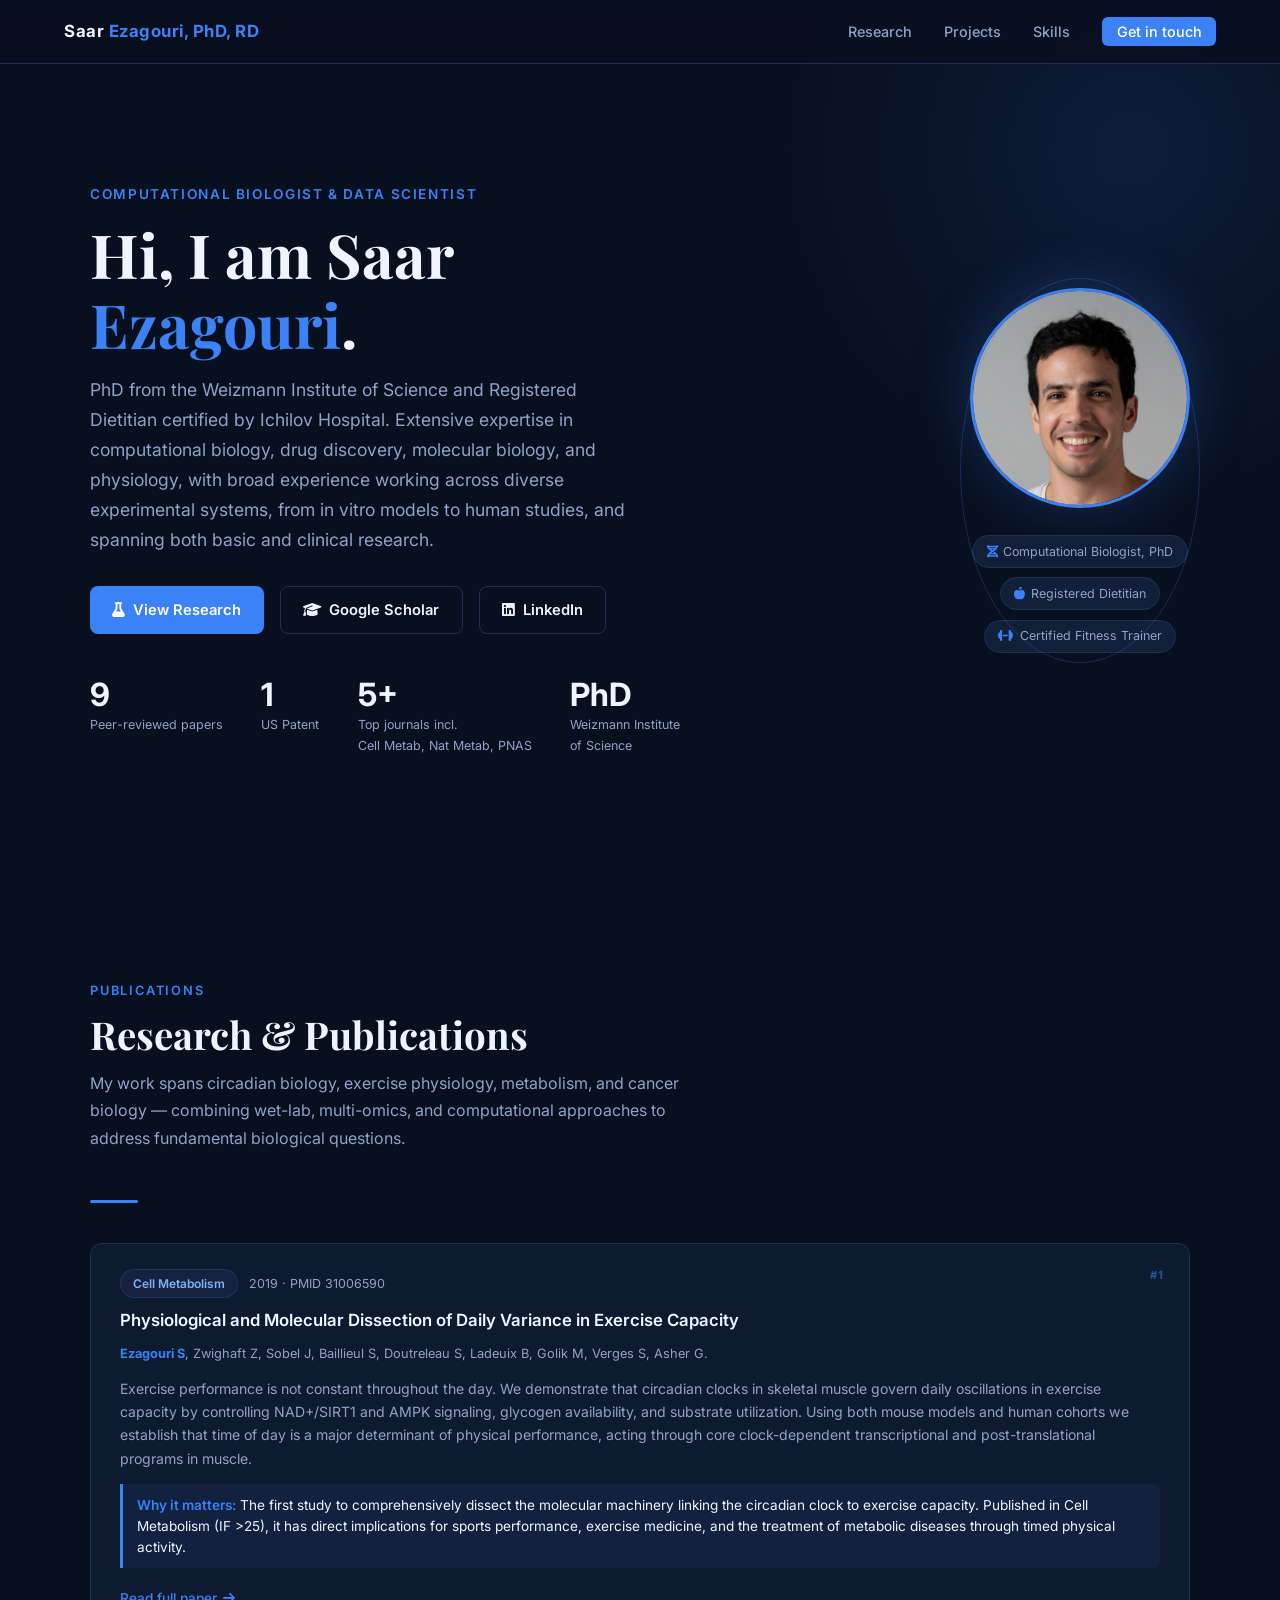
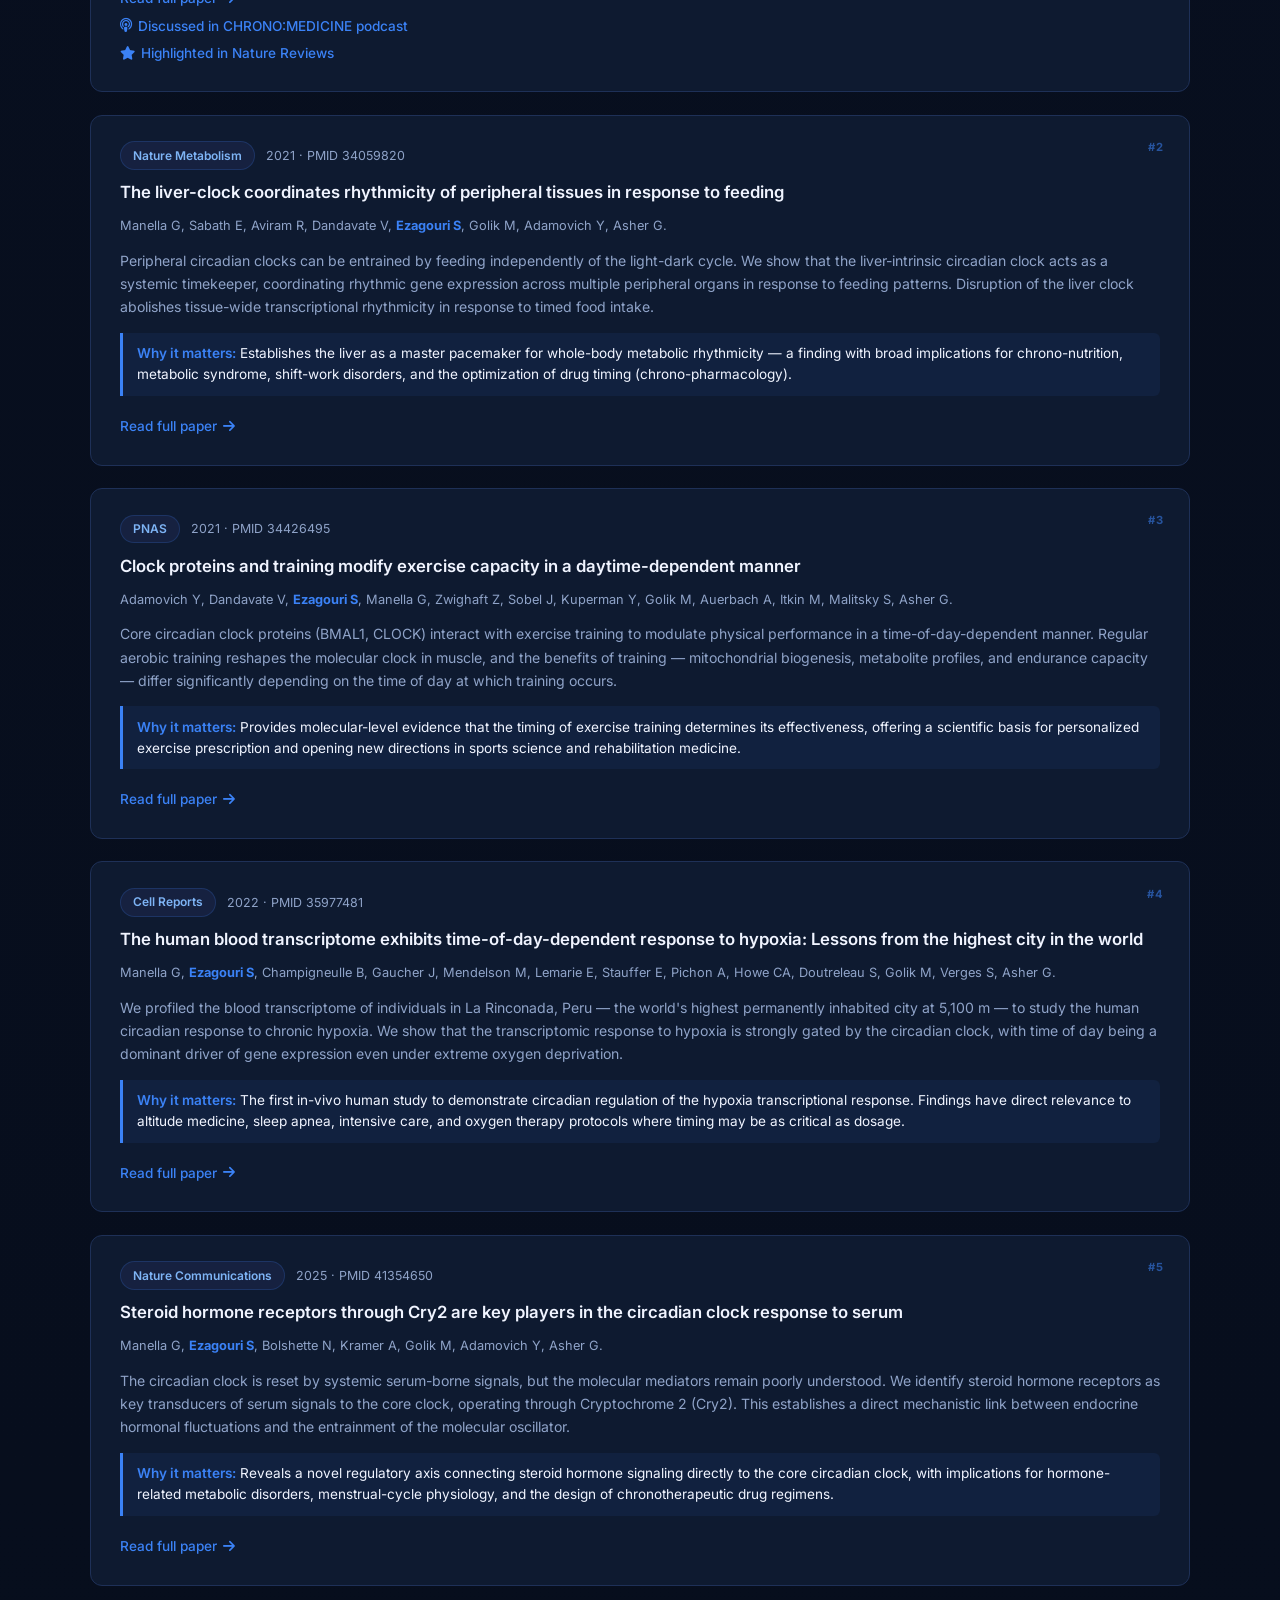
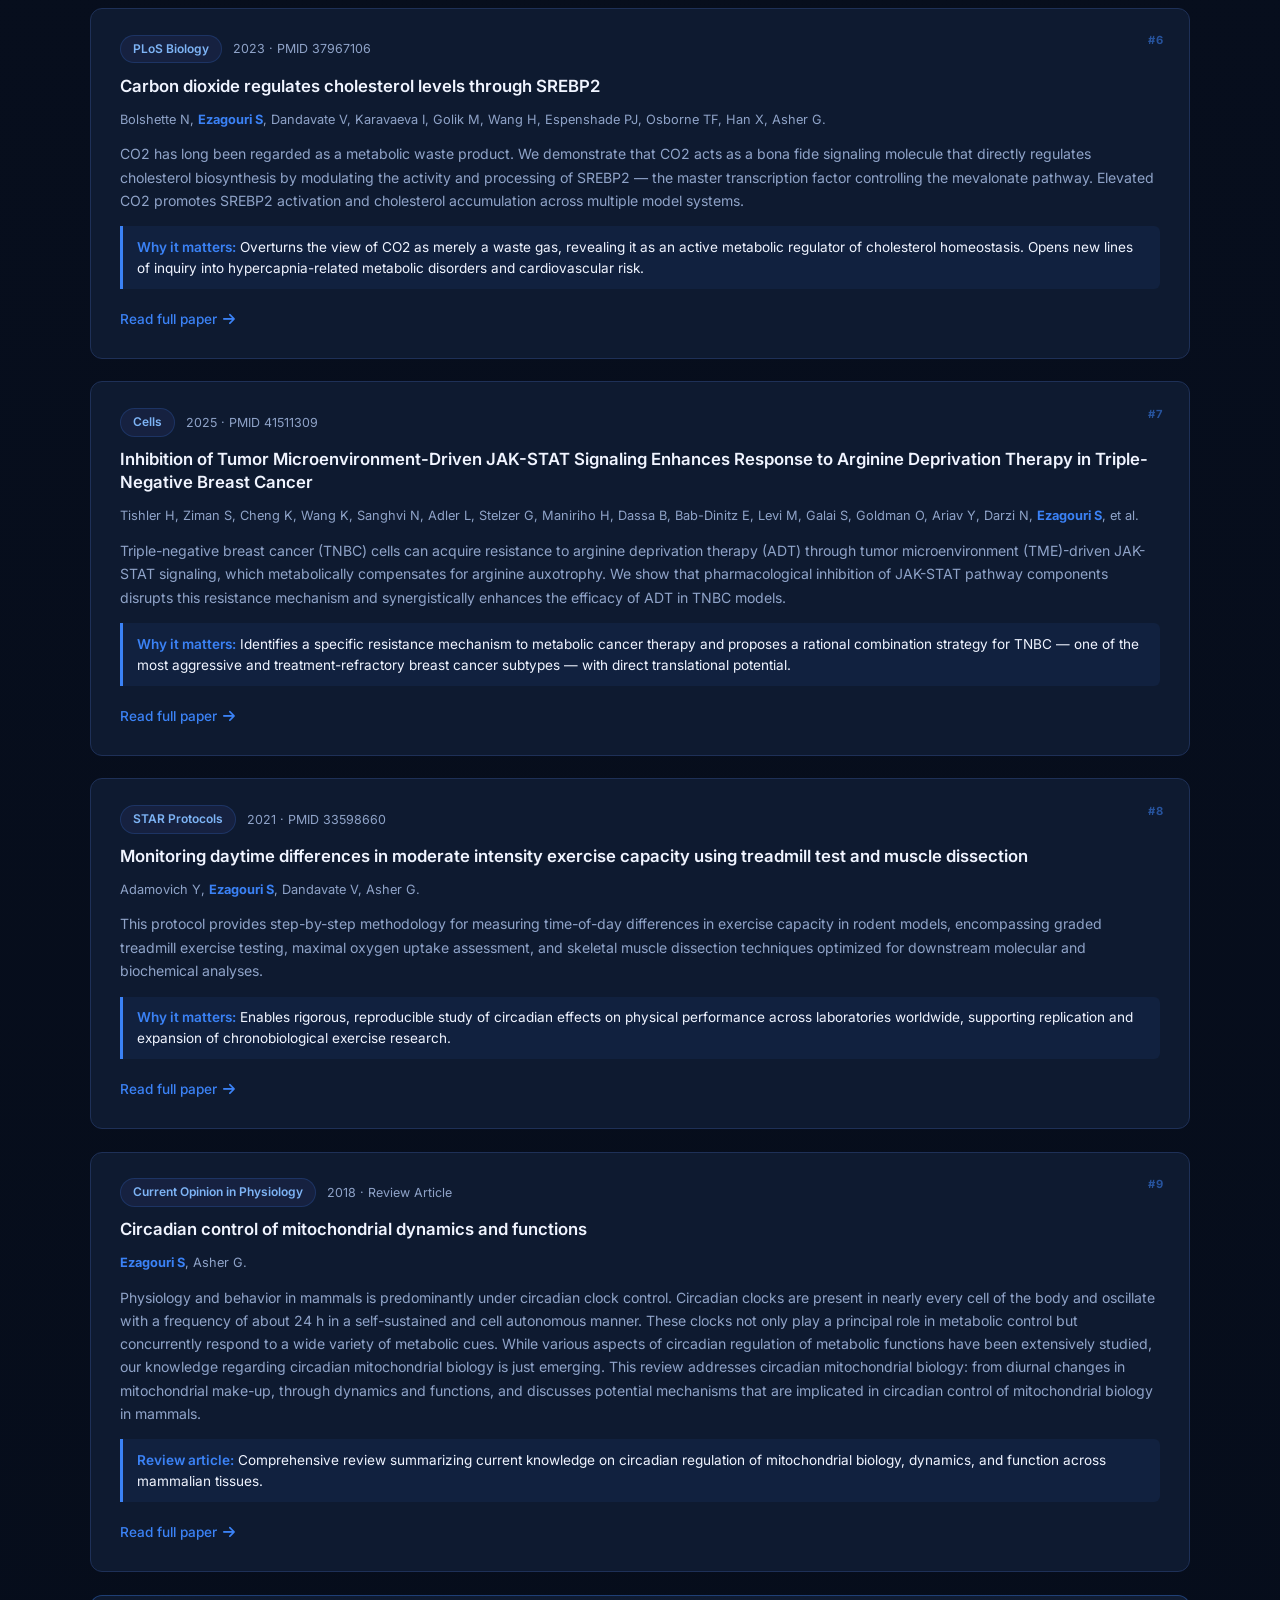
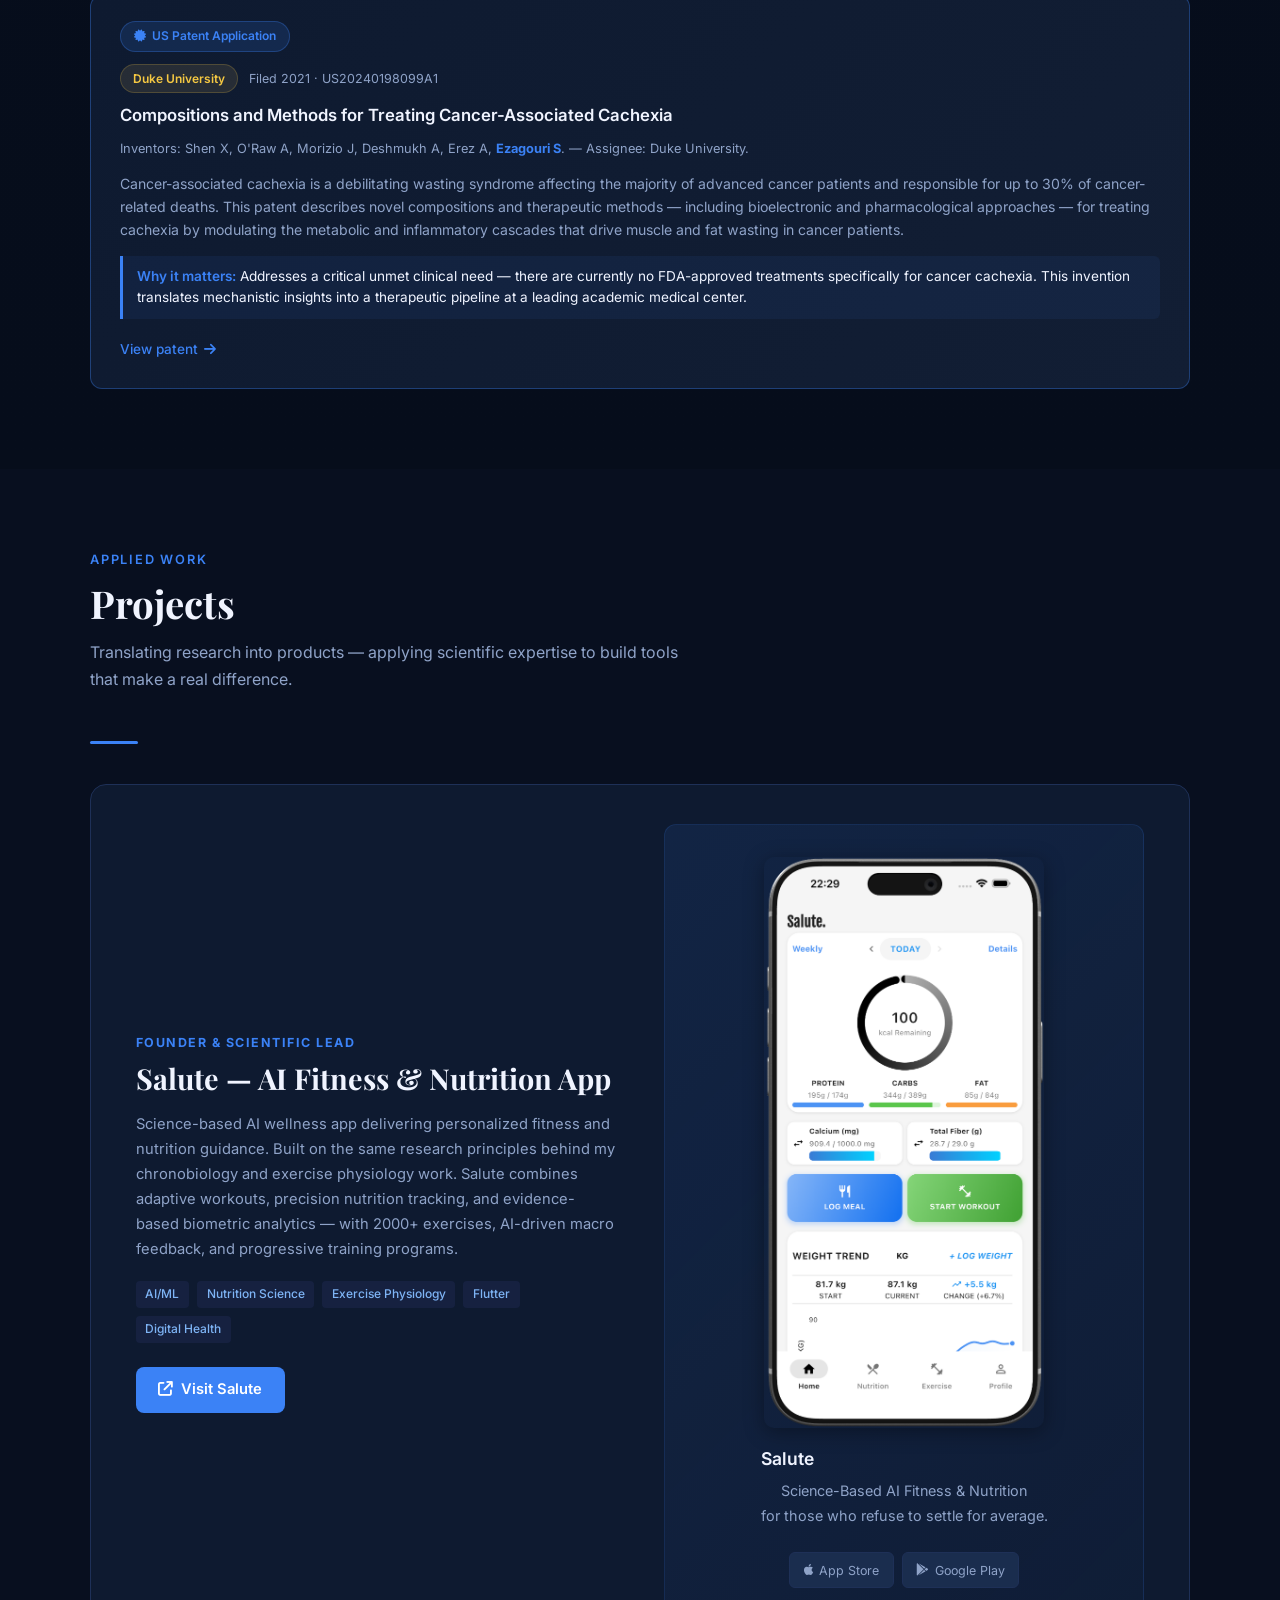
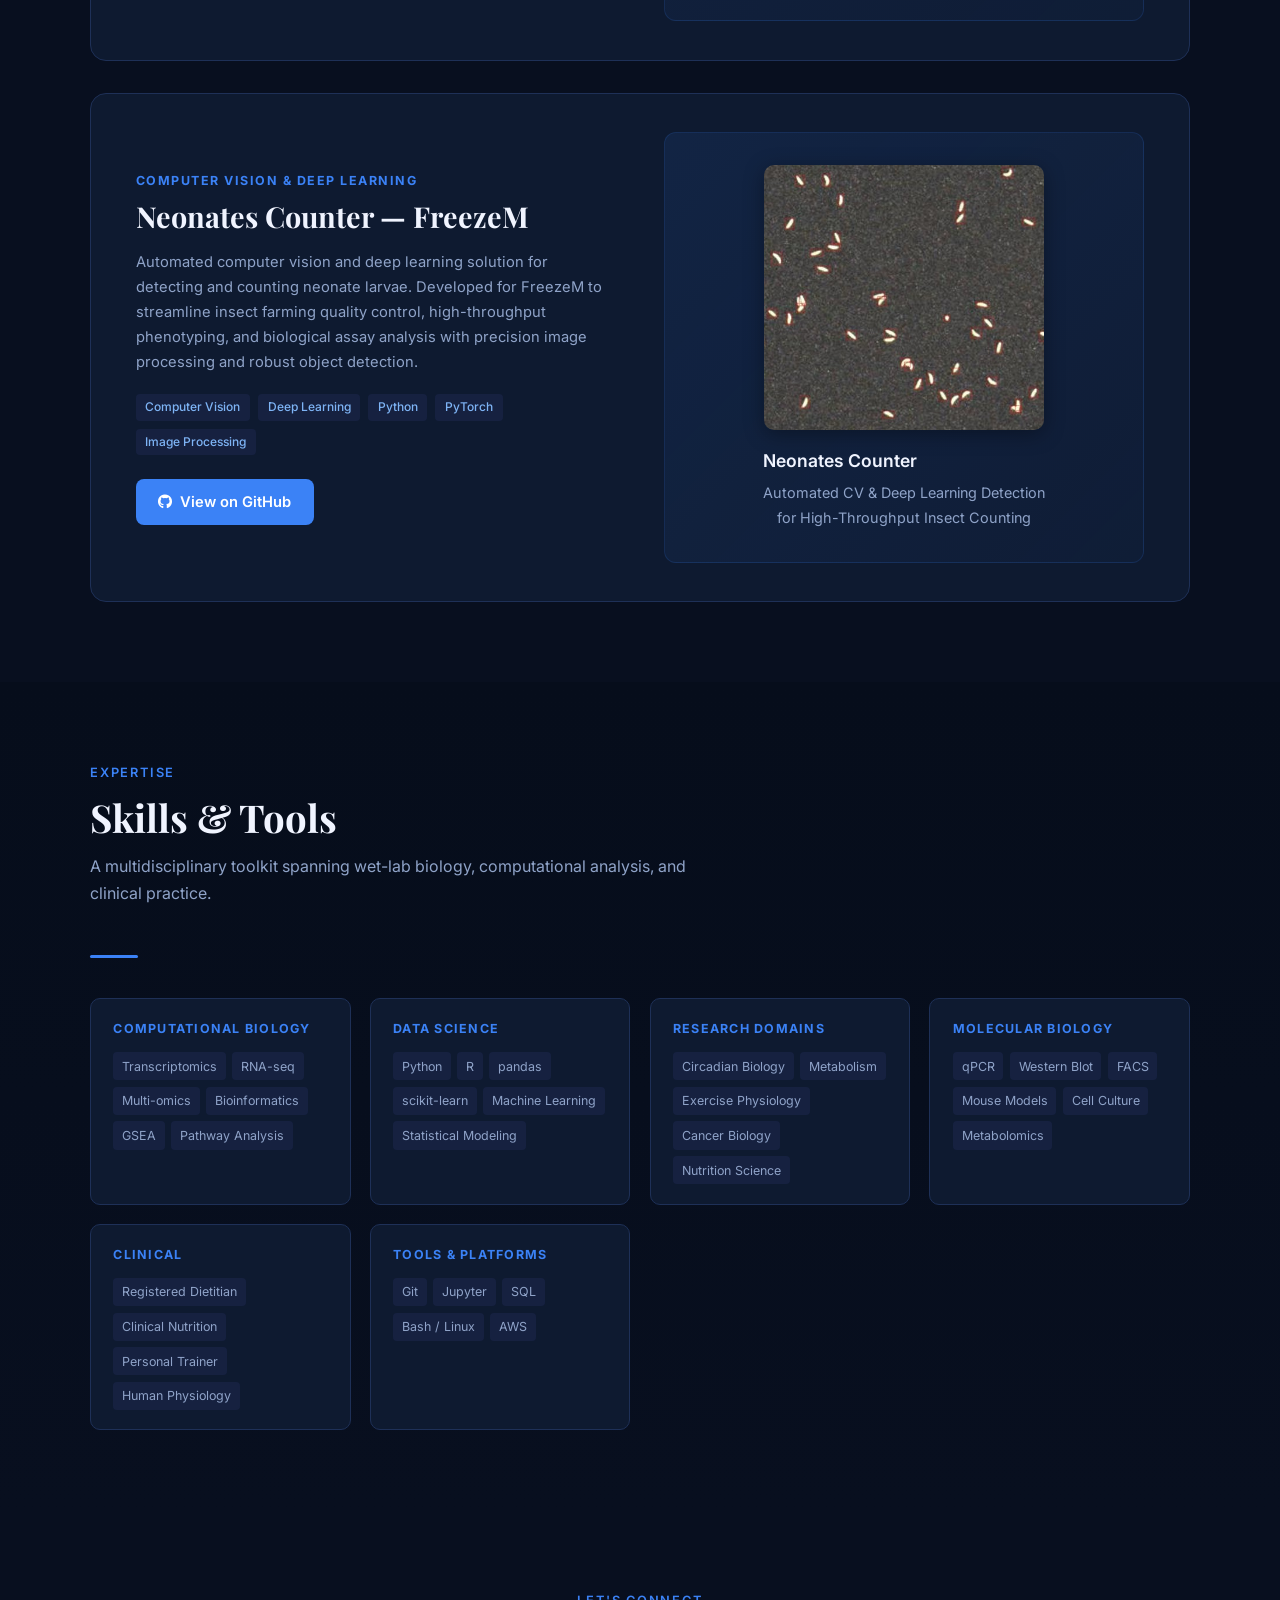
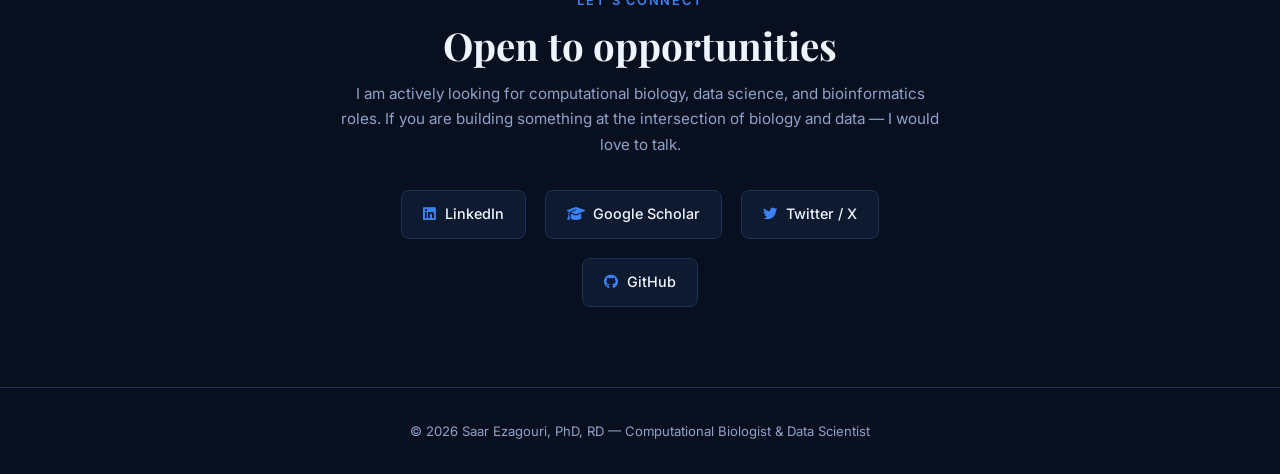
==== commit 3c32bee0: "thumbnail images, freezem project" ====
--- a/index.html
+++ b/index.html
@@ -1,4 +1,4 @@
-﻿<!DOCTYPE html>
+﻿ <!DOCTYPE html>
 <html lang="en">
 <head>
   <meta charset="utf-8" />
@@ -12,7 +12,7 @@
   <meta property="og:type" content="website" />
   <meta name="twitter:card" content="summary" />
   <meta name="twitter:site" content="@SaarEzagouri_RD" />
-  <meta name="author" content="Saar Ezagouri" />
+  <meta name="author" content="Saar Ezagouri, PhD, RD" />
   <link rel="icon" type="image/x-icon" href="assets/img/favicon/favicon.ico" />
   <link rel="icon" type="image/png" sizes="32x32" href="assets/img/favicon/favicon-32x32.png" />
   <link rel="icon" type="image/png" sizes="16x16" href="assets/img/favicon/favicon-16x16.png" />
@@ -235,7 +235,11 @@
       border: 1px solid var(--border);
       border-radius: 16px;
       padding: 2.4rem 2.8rem;
+      margin-bottom: 2rem;
       transition: border-color .2s, box-shadow .2s;
+    }
+    .project-card:last-child {
+      margin-bottom: 0;
     }
     .project-card:hover {
       border-color: var(--accent);
@@ -262,6 +266,14 @@
       border-radius: 12px;
       padding: 2rem; display: flex; flex-direction: column; gap: 1rem;
       align-items: center; justify-content: center; min-height: 220px;
+    }
+    .project-img {
+      width: 100%;
+      max-width: 280px;
+      height: auto;
+      border-radius: 10px;
+      box-shadow: 0 4px 20px rgba(0, 0, 0, 0.35);
+      object-fit: contain;
     }
     .project-icon { font-size: 3.5rem; margin-bottom: .5rem; }
     .project-visual-text { text-align: center; color: var(--muted); font-size: .9rem; }
@@ -326,7 +338,7 @@
 <body>
 
 <nav>
-  <a class="nav-brand" href="#hero">Saar <span>Ezagouri</span></a>
+  <a class="nav-brand" href="#hero">Saar <span>Ezagouri, PhD, RD</span></a>
   <button class="nav-toggle" aria-label="Toggle navigation" onclick="document.getElementById('navlinks').classList.toggle('open')">
     <i class="fa fa-bars"></i>
   </button>
@@ -344,10 +356,7 @@
       <p class="hero-eyebrow">Computational Biologist &amp; Data Scientist</p>
       <h1 class="hero-name">Hi, I am Saar<br><span class="hl">Ezagouri</span>.</h1>
       <p class="hero-tagline">
-        PhD from the Weizmann Institute of Science. Registered Dietitian. I study how biological clocks,
-        metabolism, and physiology interact &mdash; using computational biology, multi-omics, and data science
-        to turn complex datasets into biological insight.
-      </p>
+        PhD from the Weizmann Institute of Science and Registered Dietitian certified by Ichilov Hospital. Extensive expertise in computational biology, drug discovery, molecular biology, and physiology, with broad experience working across diverse experimental systems, from in vitro models to human studies, and spanning both basic and clinical research.</p>
       <div class="hero-ctas">
         <a class="btn btn-primary" href="#research"><i class="fa fa-flask"></i> View Research</a>
         <a class="btn btn-outline" href="https://scholar.google.com/citations?user=JC14QBAAAAAJ&hl=en" target="_blank" rel="noopener">
@@ -358,7 +367,7 @@
         </a>
       </div>
       <div class="hero-stats">
-        <div class="stat"><span class="stat-num">8</span><span class="stat-label">Peer-reviewed papers</span></div>
+        <div class="stat"><span class="stat-num">9</span><span class="stat-label">Peer-reviewed papers</span></div>
         <div class="stat"><span class="stat-num">1</span><span class="stat-label">US Patent</span></div>
         <div class="stat"><span class="stat-num">5+</span><span class="stat-label">Top journals incl.<br>Cell Metab, Nat Metab, PNAS</span></div>
         <div class="stat"><span class="stat-num">PhD</span><span class="stat-label">Weizmann Institute<br>of Science</span></div>
@@ -370,7 +379,7 @@
       <div class="hero-badges">
         <span class="badge"><i class="fa fa-dna" style="color:var(--accent);margin-right:.35rem"></i>Computational Biologist, PhD</span>
         <span class="badge"><i class="fa fa-apple-whole" style="color:var(--accent);margin-right:.35rem"></i>Registered Dietitian</span>
-        <span class="badge"><i class="fa fa-dumbbell" style="color:var(--accent);margin-right:.35rem"></i>Certified Trainer</span>
+        <span class="badge"><i class="fa fa-dumbbell" style="color:var(--accent);margin-right:.35rem"></i>Certified Fitness Trainer</span>
       </div>
     </div>
   </div>
@@ -389,7 +398,7 @@
     <div class="paper-list">
 
       <div class="paper-card">
-        <span class="paper-rank">#1 &mdash; Flagship paper</span>
+        <span class="paper-rank">#1</span>
         <div class="paper-meta">
           <span class="journal-badge">Cell Metabolism</span>
           <span class="paper-year">2019 &middot; PMID 31006590</span>
@@ -412,6 +421,14 @@
         <a class="paper-link" href="https://pubmed.ncbi.nlm.nih.gov/31006590/" target="_blank" rel="noopener">
           Read full paper <i class="fa fa-arrow-right"></i>
         </a>
+        <br />
+        <a class="paper-link" href="https://castro.fm/episode/Sx6ZTv" target="_blank" rel="noopener">
+          <i class="fa fa-podcast"></i> Discussed in CHRONO:MEDICINE podcast
+        </a>
+        <br />
+        <a class="paper-link" href="https://www.nature.com/articles/s41574-019-0229-z" target="_blank" rel="noopener">
+          <i class="fa fa-star"></i> Highlighted in Nature Reviews
+        </a>
       </div>
 
       <div class="paper-card">
@@ -472,13 +489,13 @@
         <p class="paper-title">The human blood transcriptome exhibits time-of-day-dependent response to hypoxia: Lessons from the highest city in the world</p>
         <p class="paper-authors">Manella G, <strong>Ezagouri S</strong>, Champigneulle B, Gaucher J, Mendelson M, Lemarie E, Stauffer E, Pichon A, Howe CA, Doutreleau S, Golik M, Verges S, Asher G.</p>
         <p class="paper-abstract">
-          We profiled the blood transcriptome of residents of La Rinconada, Peru &mdash; the world's highest
+          We profiled the blood transcriptome of individuals in La Rinconada, Peru &mdash; the world's highest
           permanently inhabited city at 5,100&nbsp;m &mdash; to study the human circadian response to chronic
           hypoxia. We show that the transcriptomic response to hypoxia is strongly gated by the circadian
           clock, with time of day being a dominant driver of gene expression even under extreme oxygen deprivation.
         </p>
         <div class="paper-significance">
-          <span>Why it matters:</span> The first in-vivo human study to demonstrate circadian gating of the
+          <span>Why it matters:</span> The first in-vivo human study to demonstrate circadian regulation of the
           hypoxia transcriptional response. Findings have direct relevance to altitude medicine, sleep apnea,
           intensive care, and oxygen therapy protocols where timing may be as critical as dosage.
         </div>
@@ -584,6 +601,33 @@
         </a>
       </div>
 
+      <div class="paper-card">
+        <span class="paper-rank">#9</span>
+        <div class="paper-meta">
+          <span class="journal-badge">Current Opinion in Physiology</span>
+          <span class="paper-year">2018 &middot; Review Article</span>
+        </div>
+        <p class="paper-title">Circadian control of mitochondrial dynamics and functions</p>
+        <p class="paper-authors"><strong>Ezagouri S</strong>, Asher G.</p>
+        <p class="paper-abstract">
+          Physiology and behavior in mammals is predominantly under circadian clock control. Circadian clocks
+          are present in nearly every cell of the body and oscillate with a frequency of about 24 h in a
+          self-sustained and cell autonomous manner. These clocks not only play a principal role in metabolic
+          control but concurrently respond to a wide variety of metabolic cues. While various aspects of
+          circadian regulation of metabolic functions have been extensively studied, our knowledge regarding
+          circadian mitochondrial biology is just emerging. This review addresses circadian mitochondrial biology:
+          from diurnal changes in mitochondrial make-up, through dynamics and functions, and discusses potential
+          mechanisms that are implicated in circadian control of mitochondrial biology in mammals.
+        </p>
+        <div class="paper-significance">
+          <span>Review article:</span> Comprehensive review summarizing current knowledge on circadian regulation
+          of mitochondrial biology, dynamics, and function across mammalian tissues.
+        </div>
+        <a class="paper-link" href="https://www.sciencedirect.com/science/article/abs/pii/S2468867318300804" target="_blank" rel="noopener">
+          Read full paper <i class="fa fa-arrow-right"></i>
+        </a>
+      </div>
+
     </div>
 
     <div class="patent-card">
@@ -593,7 +637,7 @@
         <span class="paper-year">Filed 2021 &middot; US20240198099A1</span>
       </div>
       <p class="paper-title">Compositions and Methods for Treating Cancer-Associated Cachexia</p>
-      <p class="paper-authors">Shen X, O'Raw A, Morizio J, Deshmukh A, Erez A, <strong>Ezagouri S</strong>. &mdash; Assignee: Duke University.</p>
+      <p class="paper-authors">Inventors: Shen X, O'Raw A, Morizio J, Deshmukh A, Erez A, <strong>Ezagouri S</strong>. &mdash; Assignee: Duke University.</p>
       <p class="paper-abstract">
         Cancer-associated cachexia is a debilitating wasting syndrome affecting the majority of advanced cancer
         patients and responsible for up to 30% of cancer-related deaths. This patent describes novel compositions
@@ -635,15 +679,15 @@
           <span class="tag">AI/ML</span>
           <span class="tag">Nutrition Science</span>
           <span class="tag">Exercise Physiology</span>
-          <span class="tag">Mobile App</span>
-          <span class="tag">Data Science</span>
+          <span class="tag">Flutter</span>
+          <span class="tag">Digital Health</span>
         </div>
         <a class="btn btn-primary" href="https://www.trysalute.com" target="_blank" rel="noopener">
           <i class="fa fa-arrow-up-right-from-square"></i> Visit Salute
         </a>
       </div>
       <div class="project-visual">
-        <div class="project-icon">&#127947;</div>
+        <img class="project-img" src="assets/graphical_abstracts/salute.png" alt="Salute AI Fitness and Nutrition App" />
         <div>
           <p class="project-visual-title">Salute</p>
           <p class="project-visual-text">Science-Based AI Fitness &amp; Nutrition<br>for those who refuse to settle for average.</p>
@@ -659,6 +703,35 @@
                     color:var(--muted);font-size:.78rem;text-decoration:none;display:flex;align-items:center;gap:.4rem">
             <i class="fab fa-google-play"></i> Google Play
           </a>
+        </div>
+      </div>
+    </div>
+
+    <div class="project-card">
+      <div>
+        <p class="project-type">Computer Vision &amp; Deep Learning</p>
+        <h3 class="project-title">Neonates Counter &mdash; FreezeM</h3>
+        <p class="project-desc">
+          Automated computer vision and deep learning solution for detecting and counting neonate larvae. 
+          Developed for FreezeM to streamline insect farming quality control, high-throughput phenotyping, 
+          and biological assay analysis with precision image processing and robust object detection.
+        </p>
+        <div class="project-tags">
+          <span class="tag">Computer Vision</span>
+          <span class="tag">Deep Learning</span>
+          <span class="tag">Python</span>
+          <span class="tag">PyTorch</span>
+          <span class="tag">Image Processing</span>
+        </div>
+        <a class="btn btn-primary" href="https://github.com/SaarEzagouri/NeonatesCounter" target="_blank" rel="noopener">
+          <i class="fab fa-github"></i> View on GitHub
+        </a>
+      </div>
+      <div class="project-visual">
+        <img class="project-img" src="assets/graphical_abstracts/neonates.jpg" alt="Neonates Counter - FreezeM" />
+        <div>
+          <p class="project-visual-title">Neonates Counter</p>
+          <p class="project-visual-text">Automated CV &amp; Deep Learning Detection<br>for High-Throughput Insect Counting</p>
         </div>
       </div>
     </div>
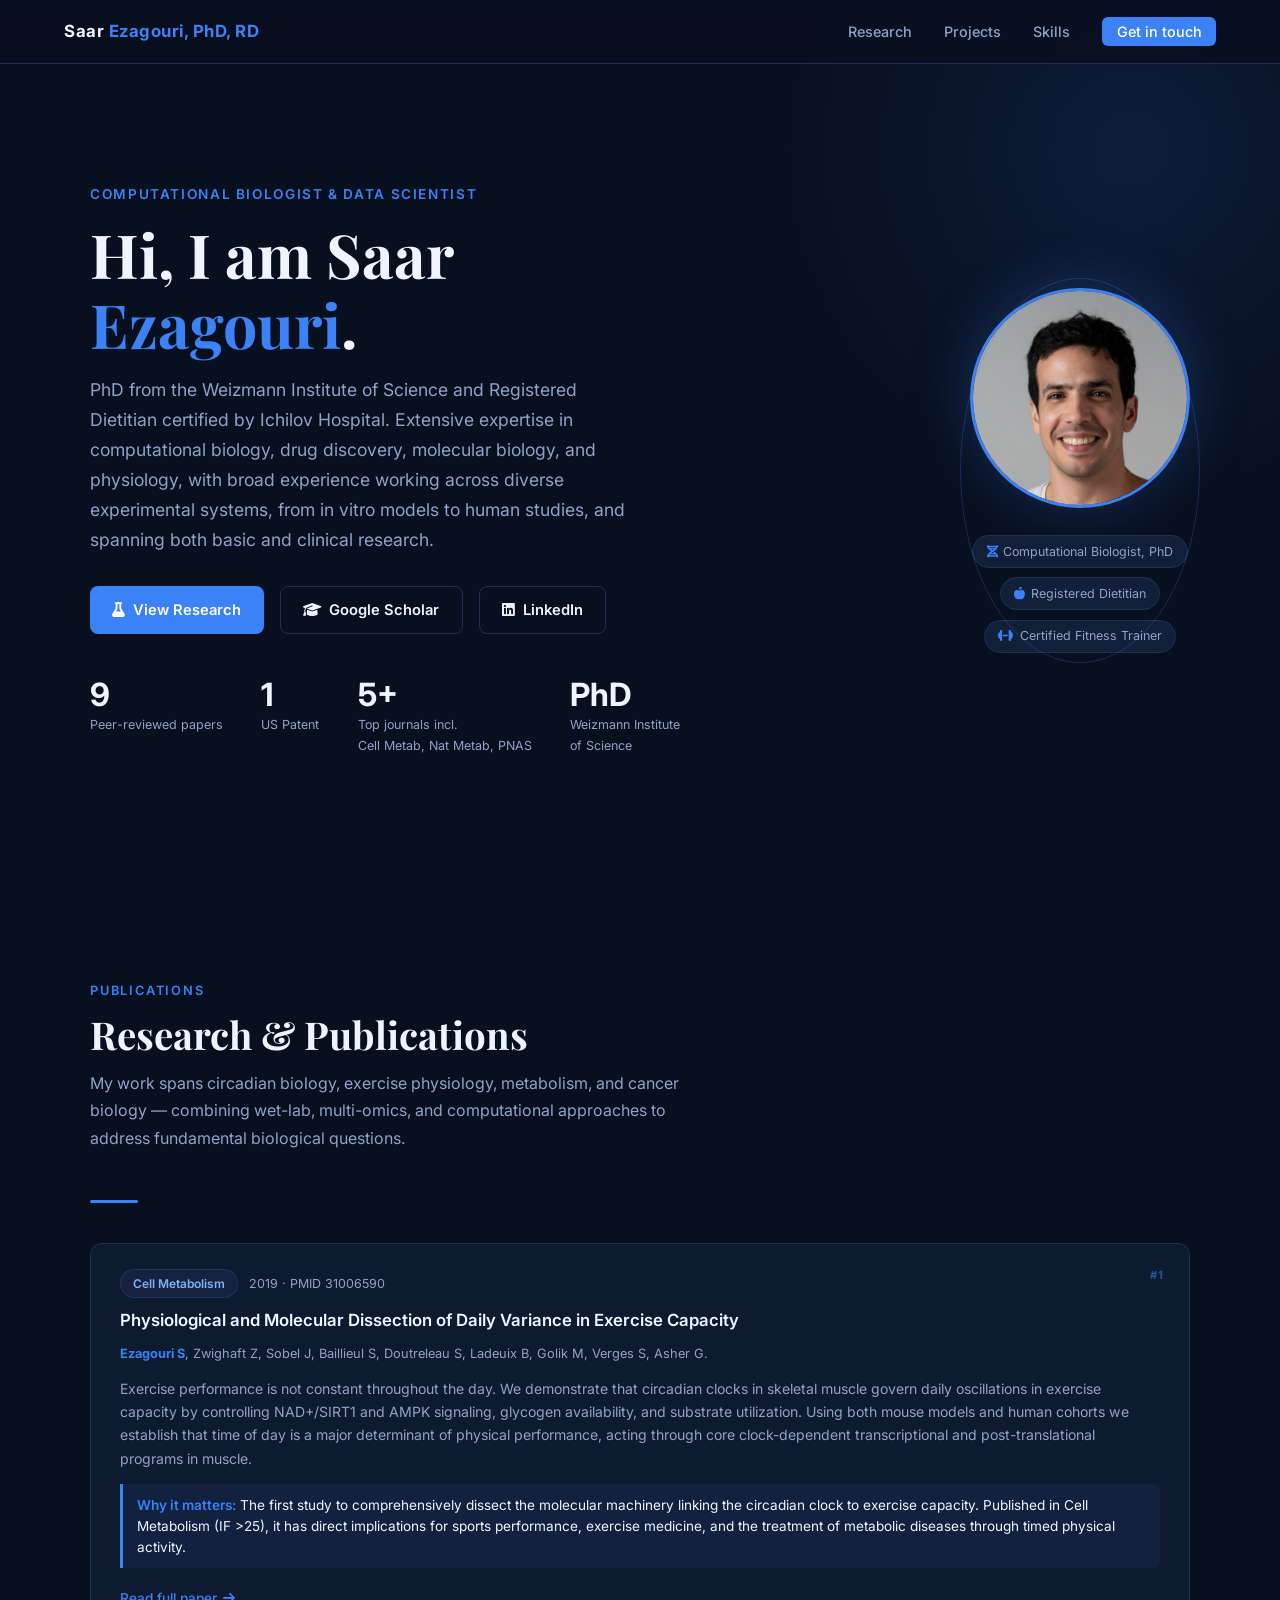
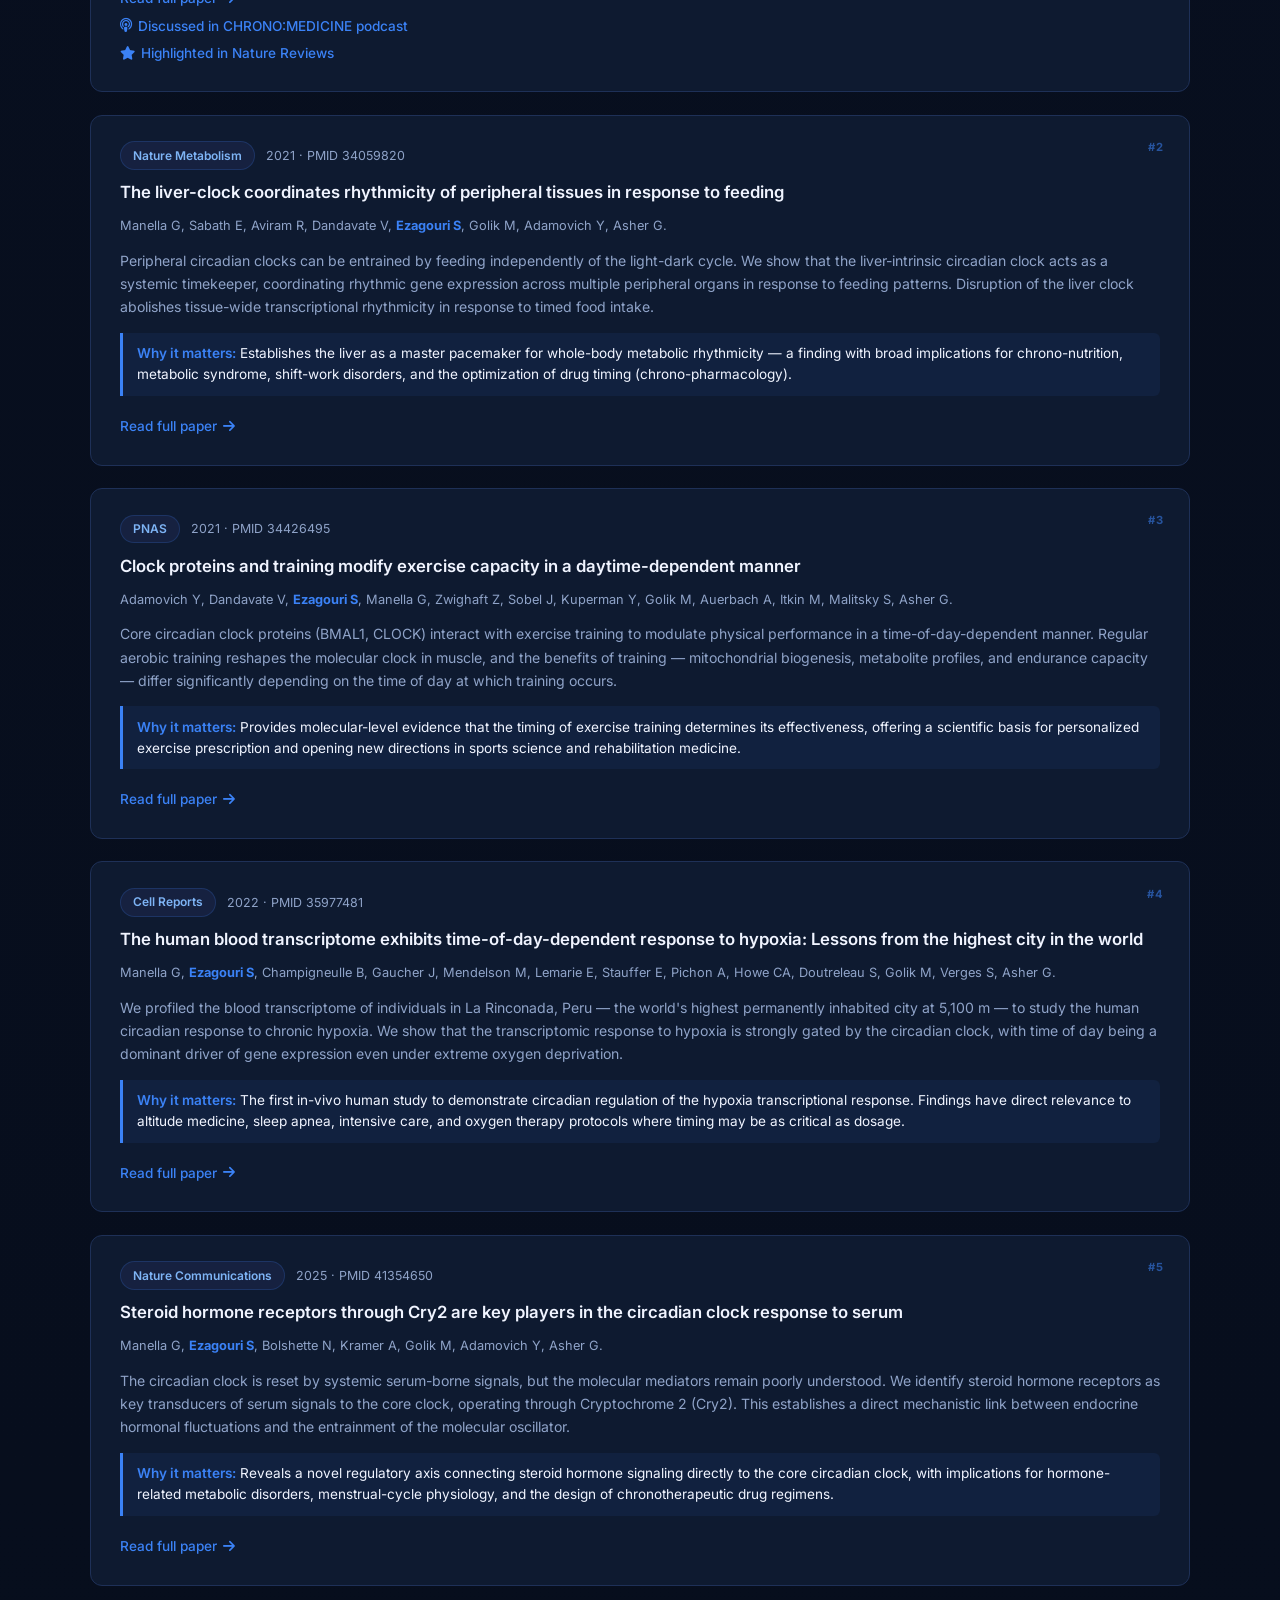
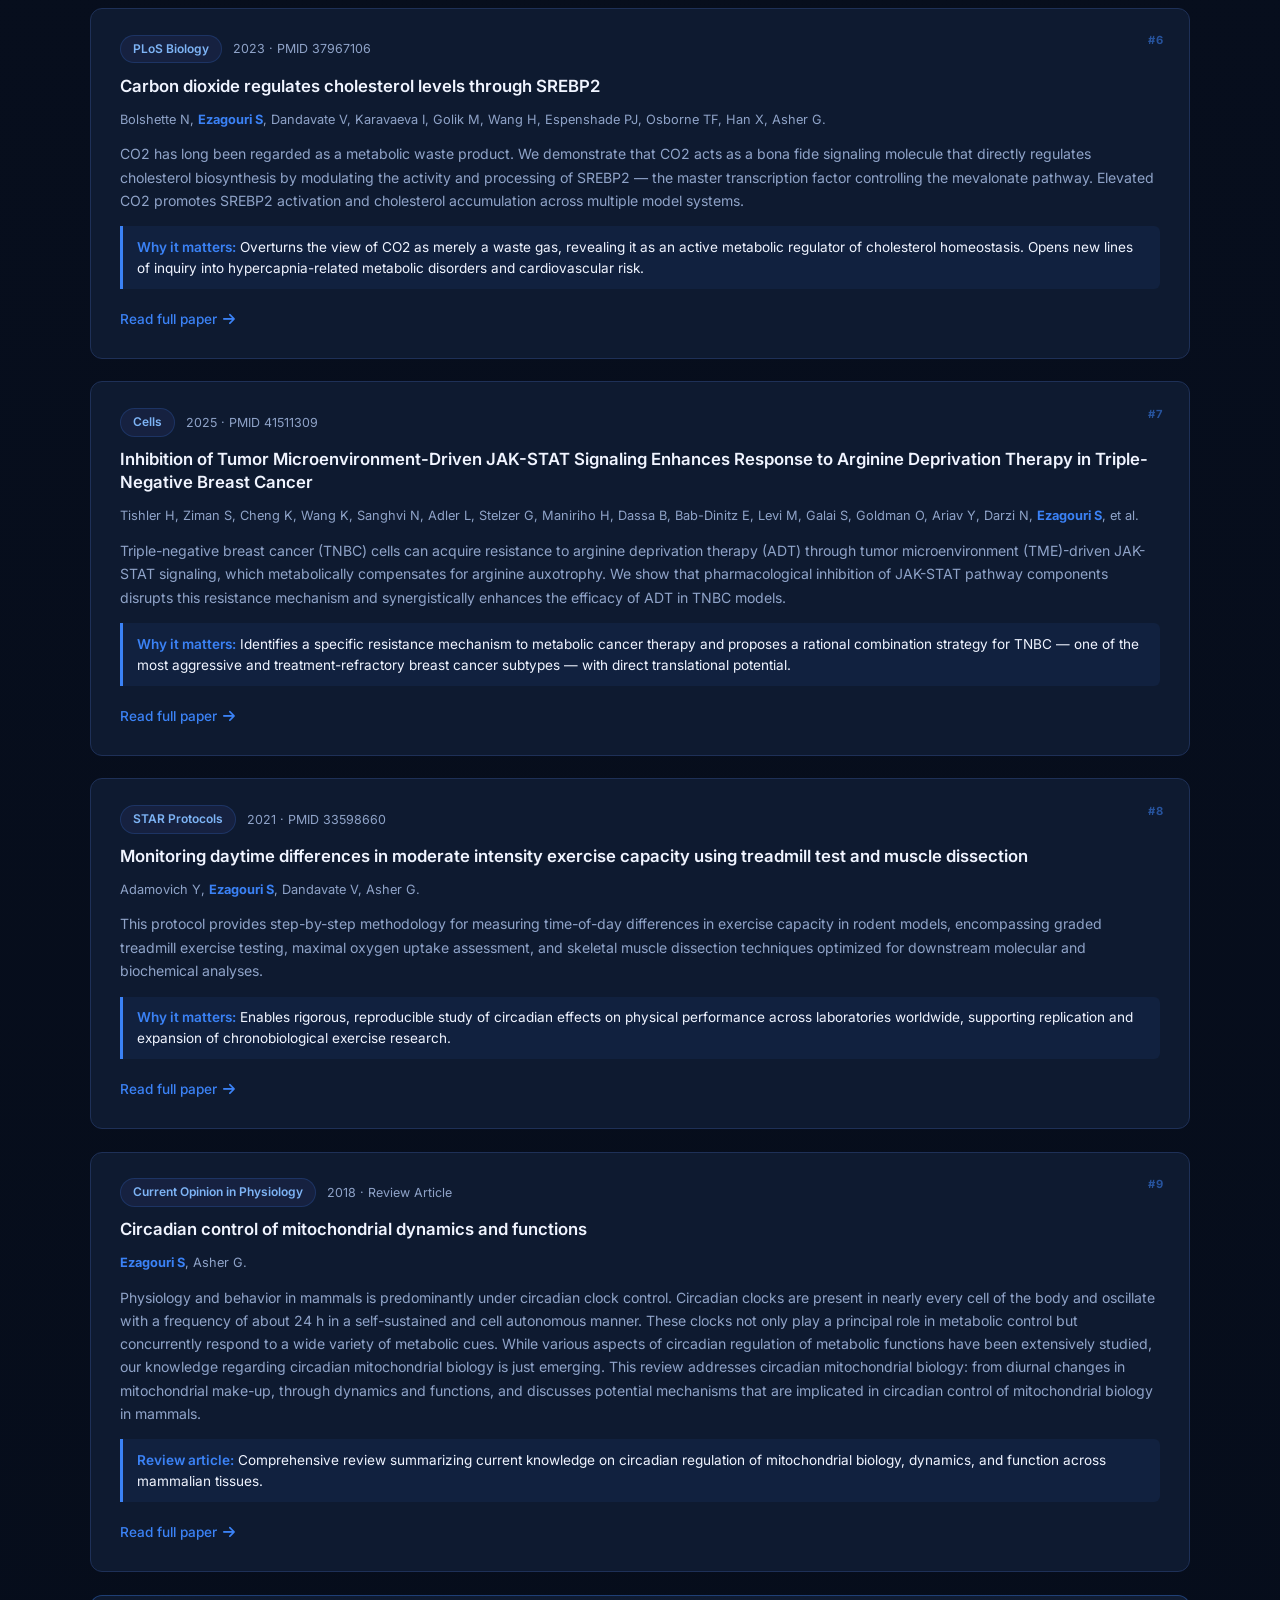
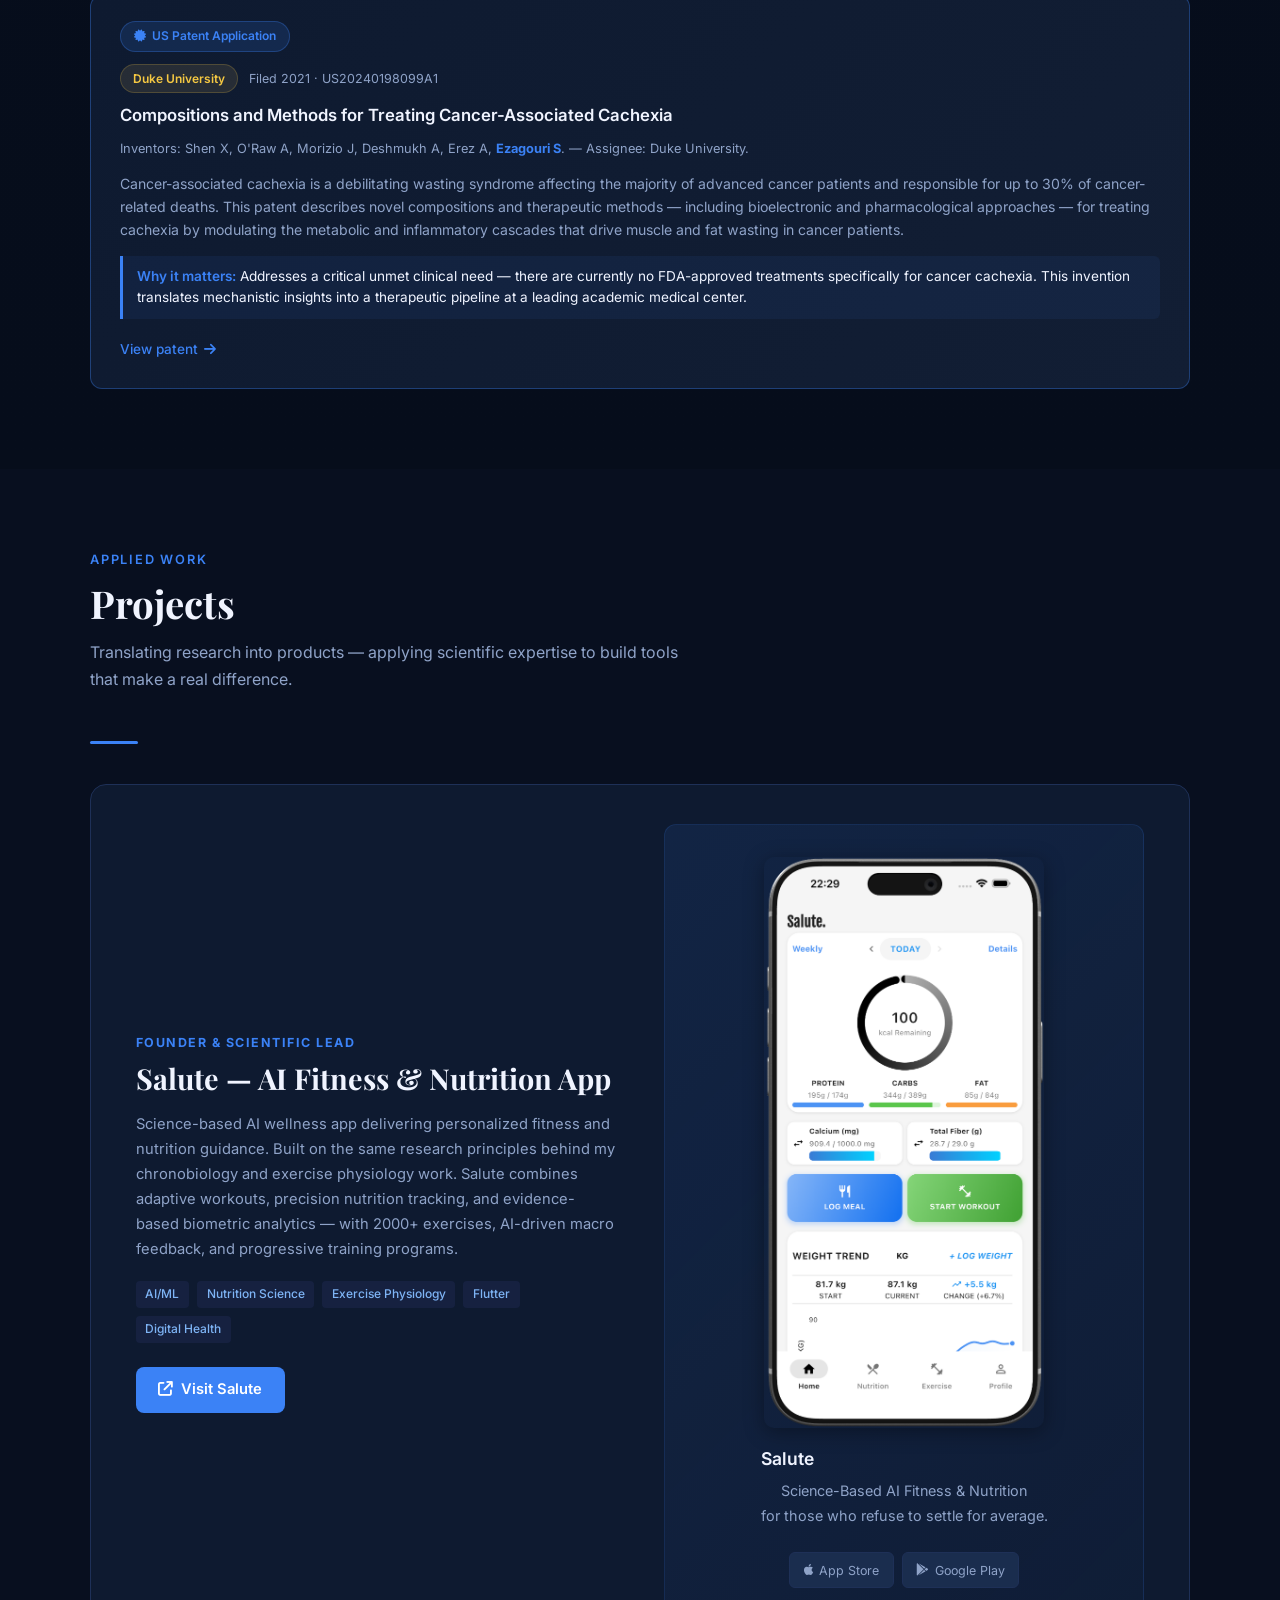
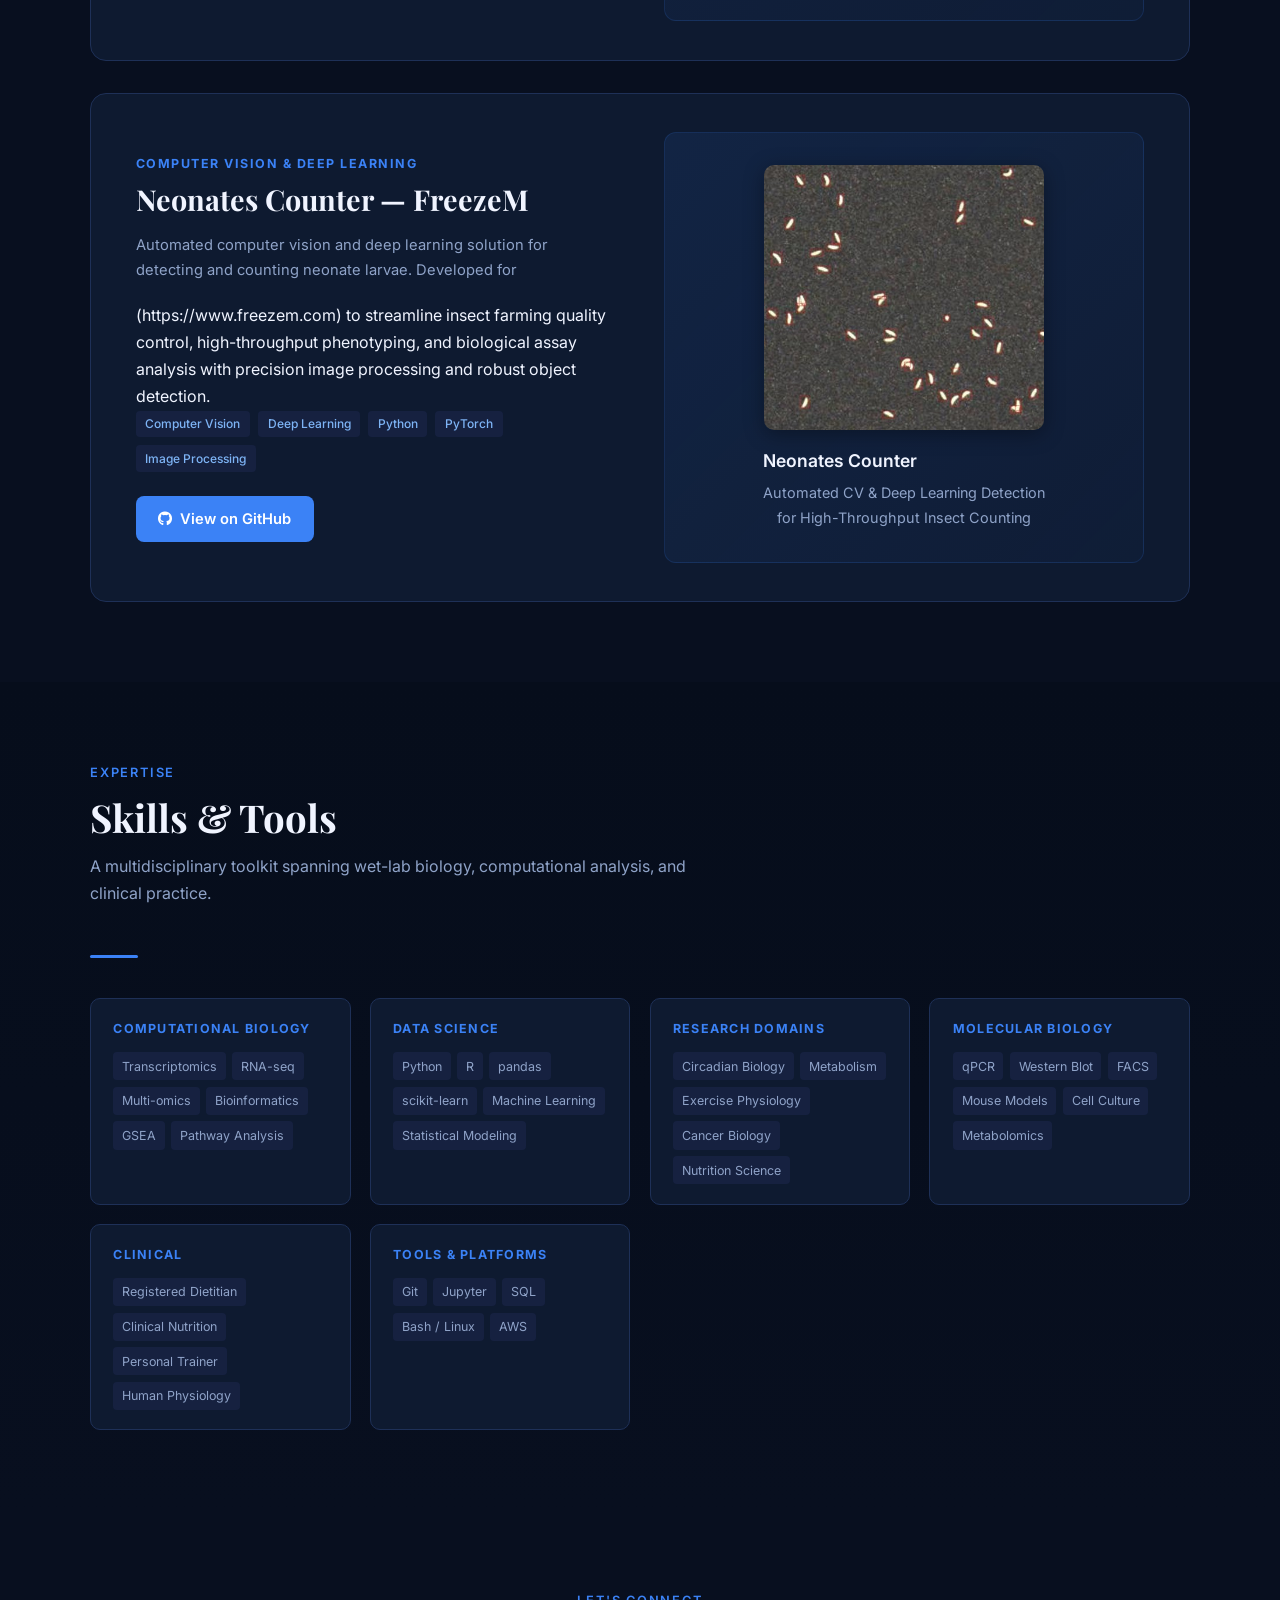
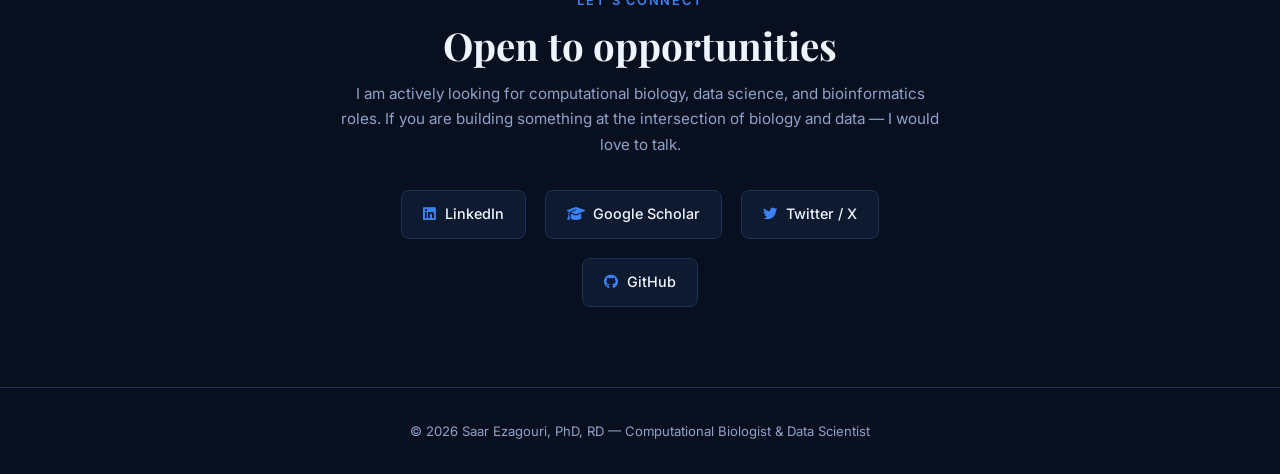
==== commit 63e5502b: "freezem link" ====
--- a/index.html
+++ b/index.html
@@ -713,7 +713,7 @@
         <h3 class="project-title">Neonates Counter &mdash; FreezeM</h3>
         <p class="project-desc">
           Automated computer vision and deep learning solution for detecting and counting neonate larvae. 
-          Developed for FreezeM to streamline insect farming quality control, high-throughput phenotyping, 
+          Developed for <div FreezeM="FreezeM" Cryogenics="" LTD=""></div>(https://www.freezem.com) to streamline insect farming quality control, high-throughput phenotyping, 
           and biological assay analysis with precision image processing and robust object detection.
         </p>
         <div class="project-tags">
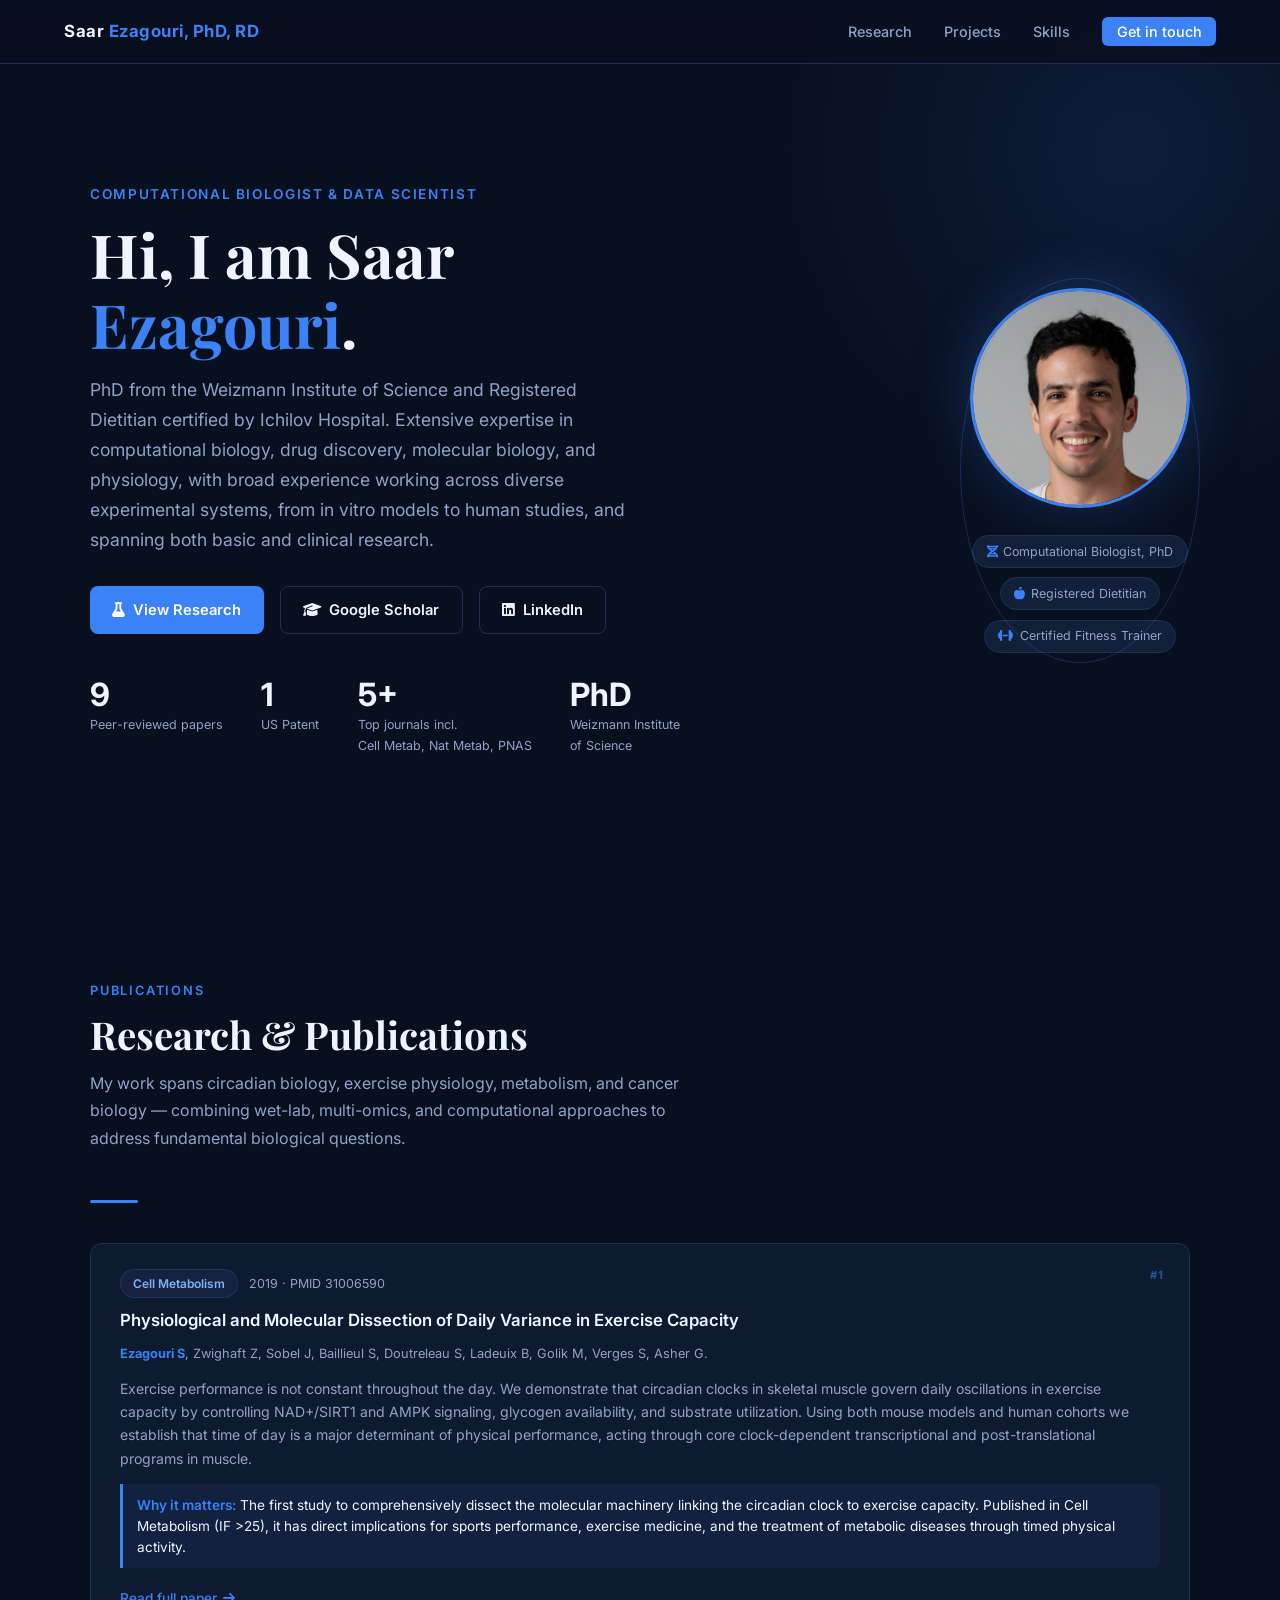
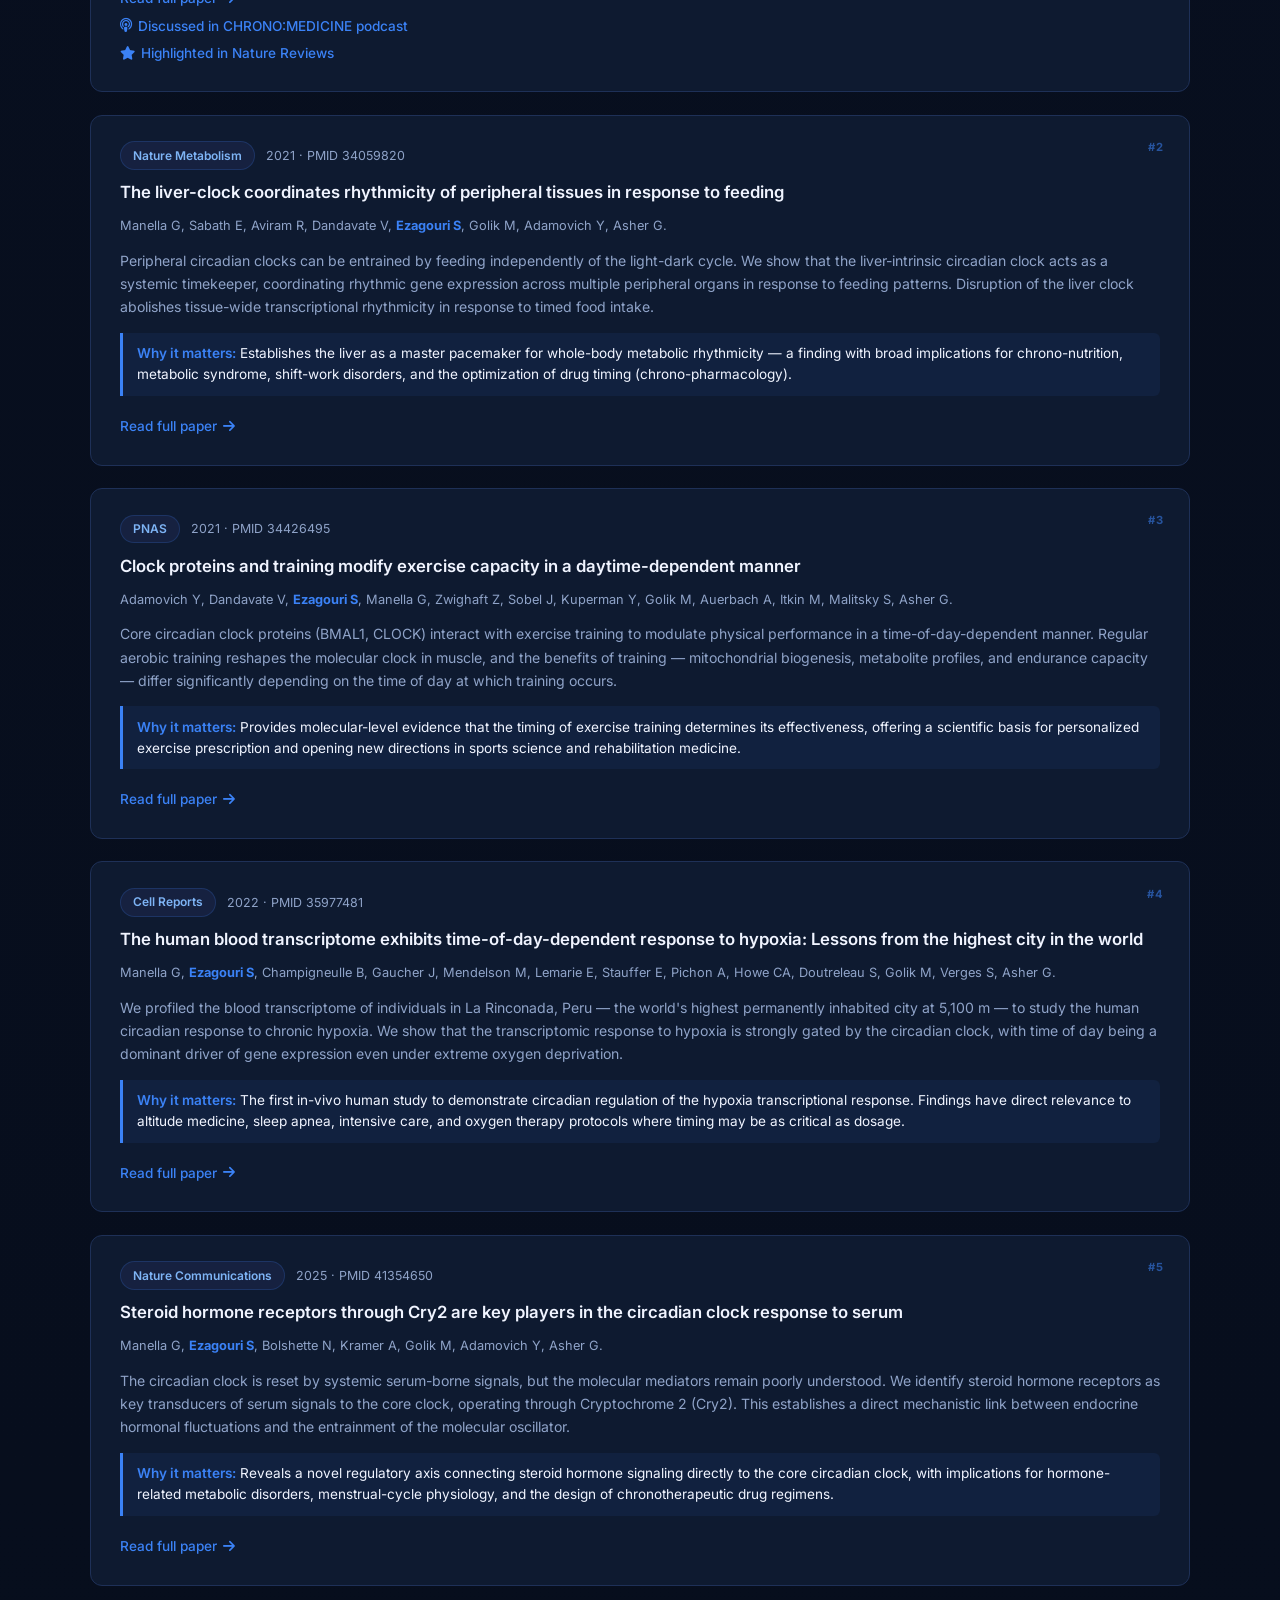
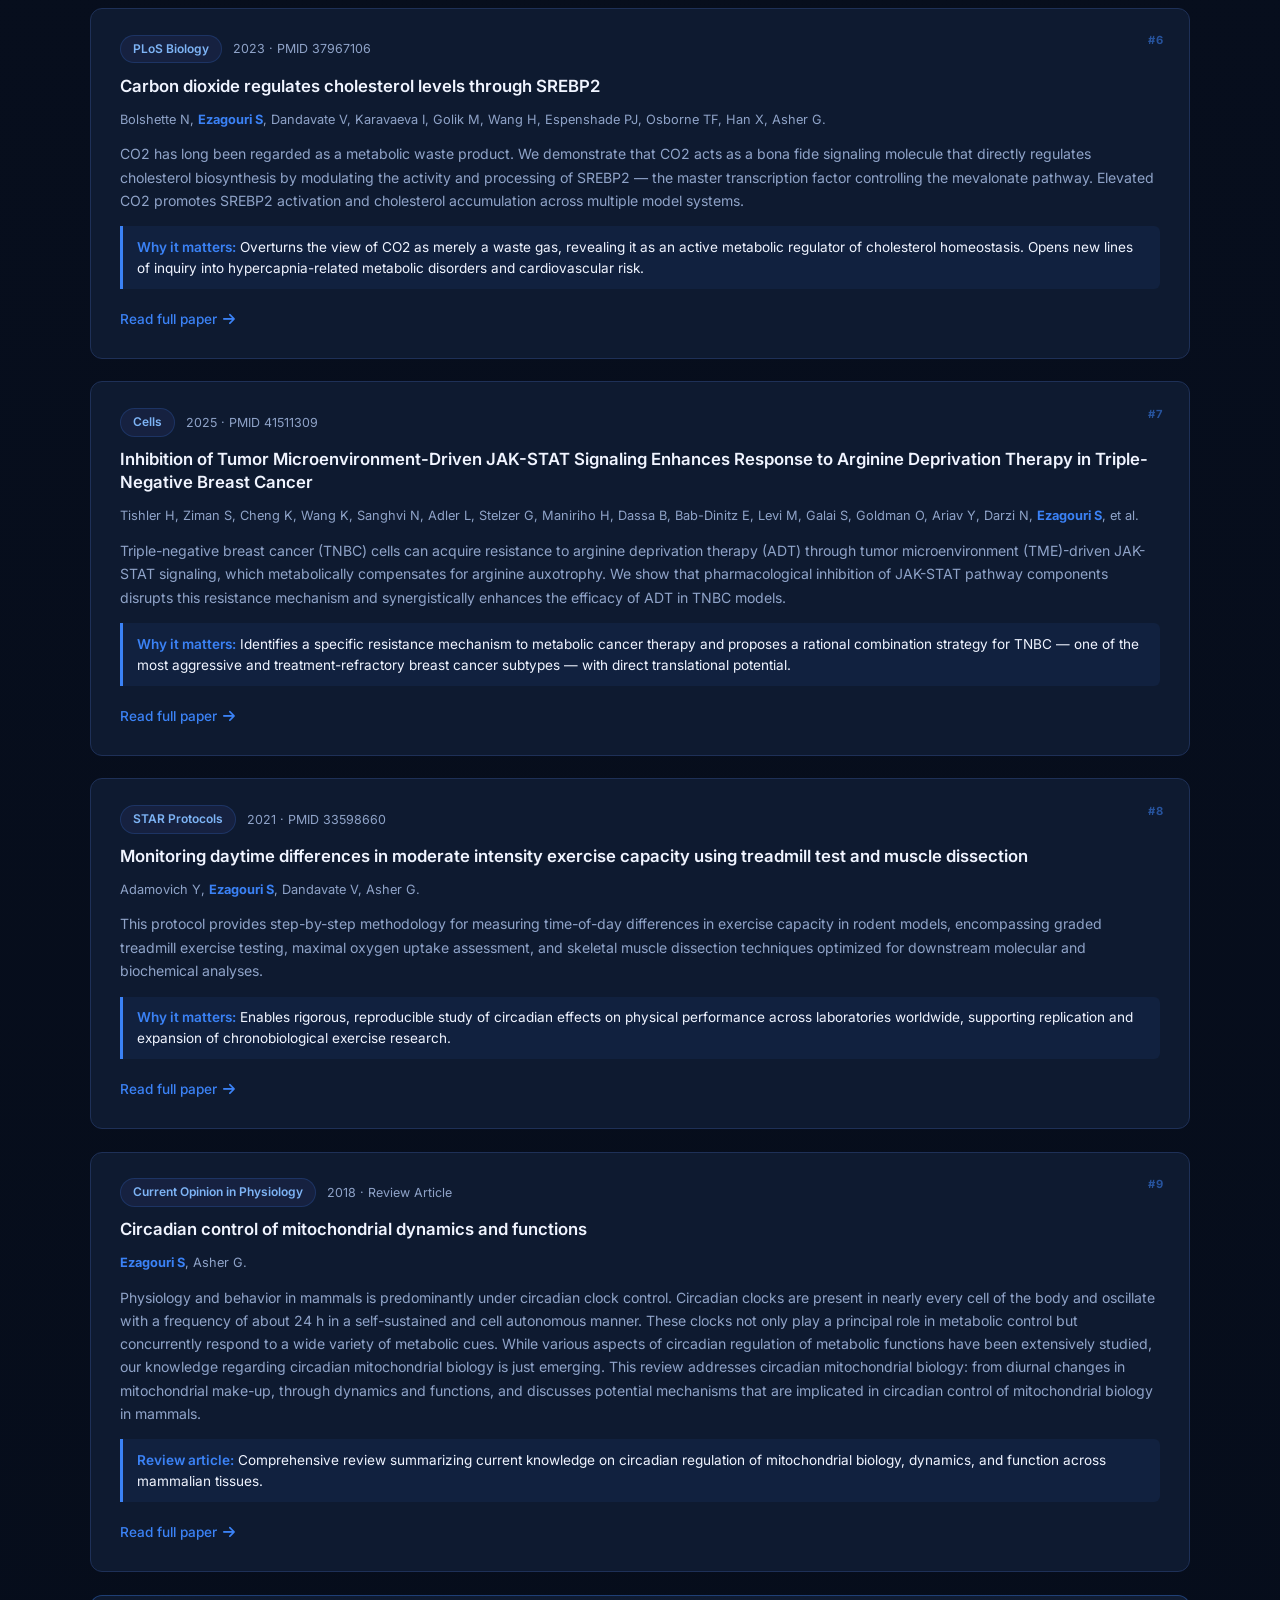
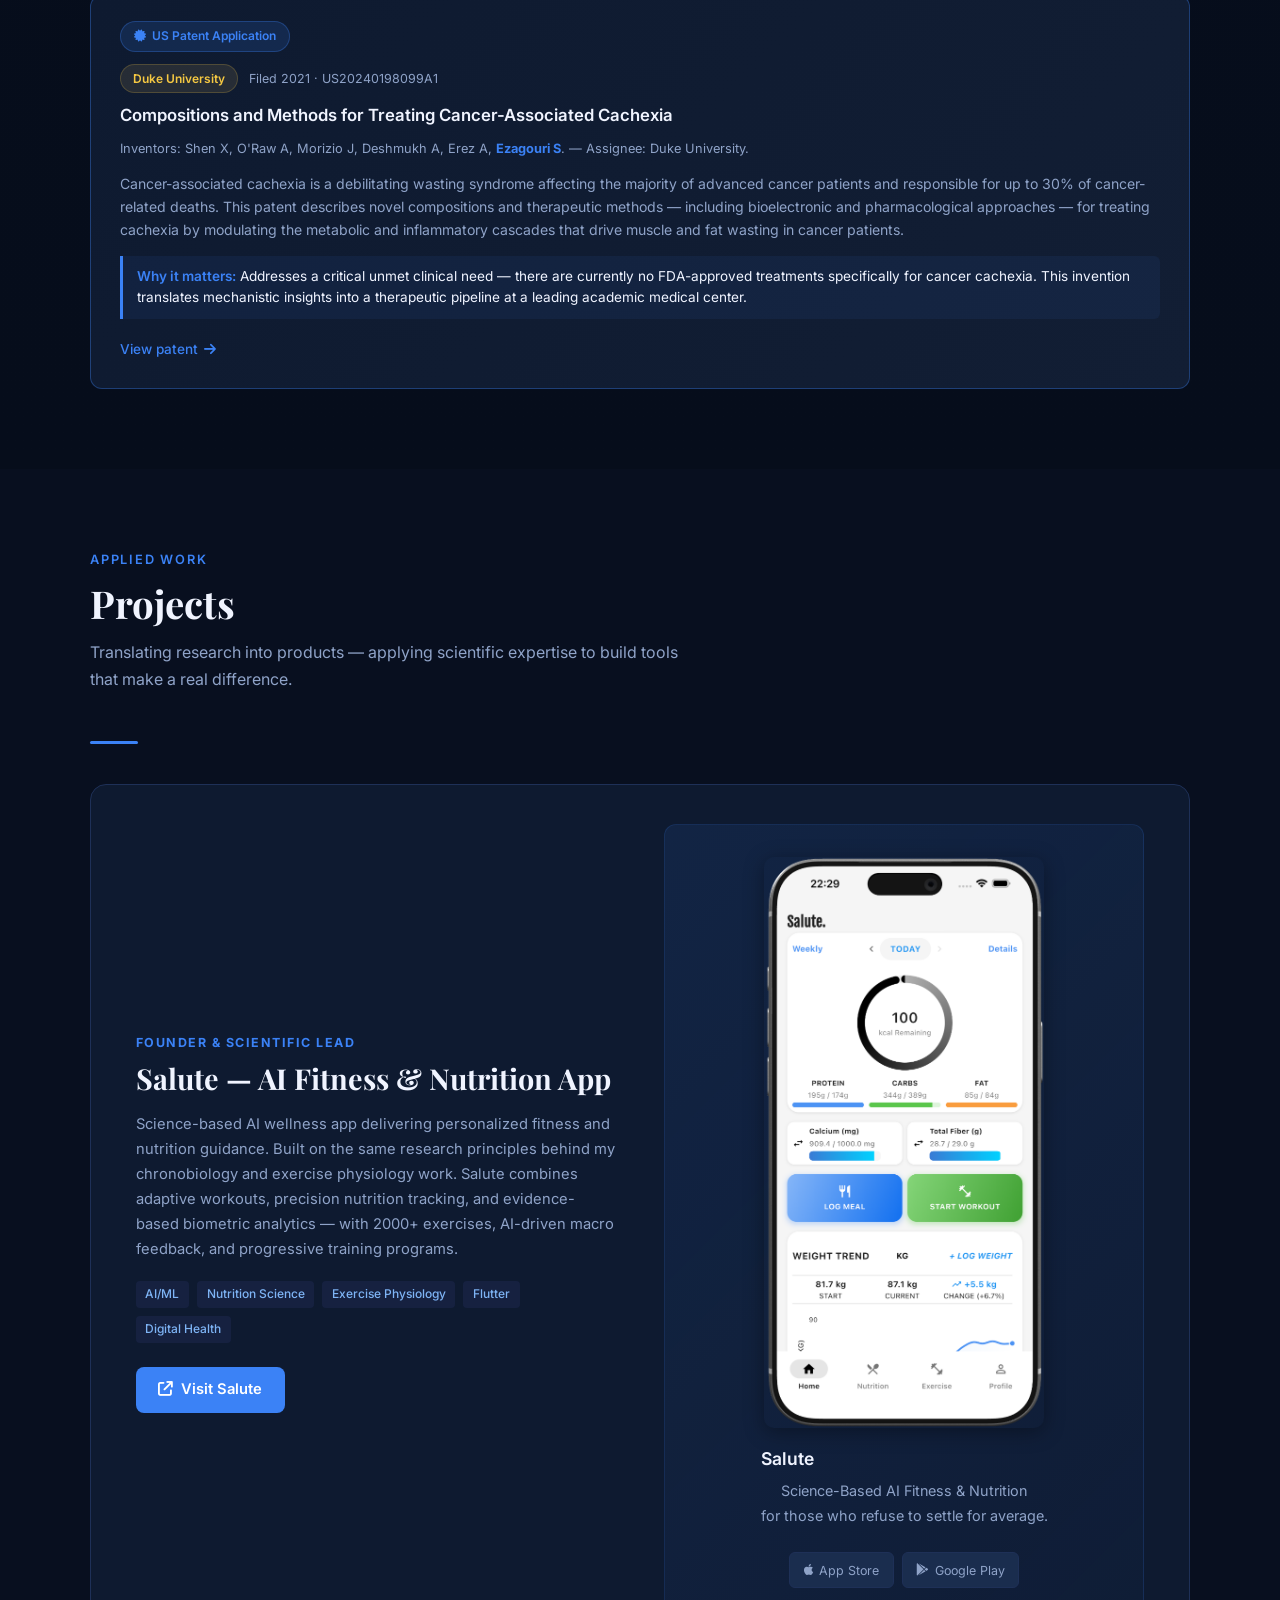
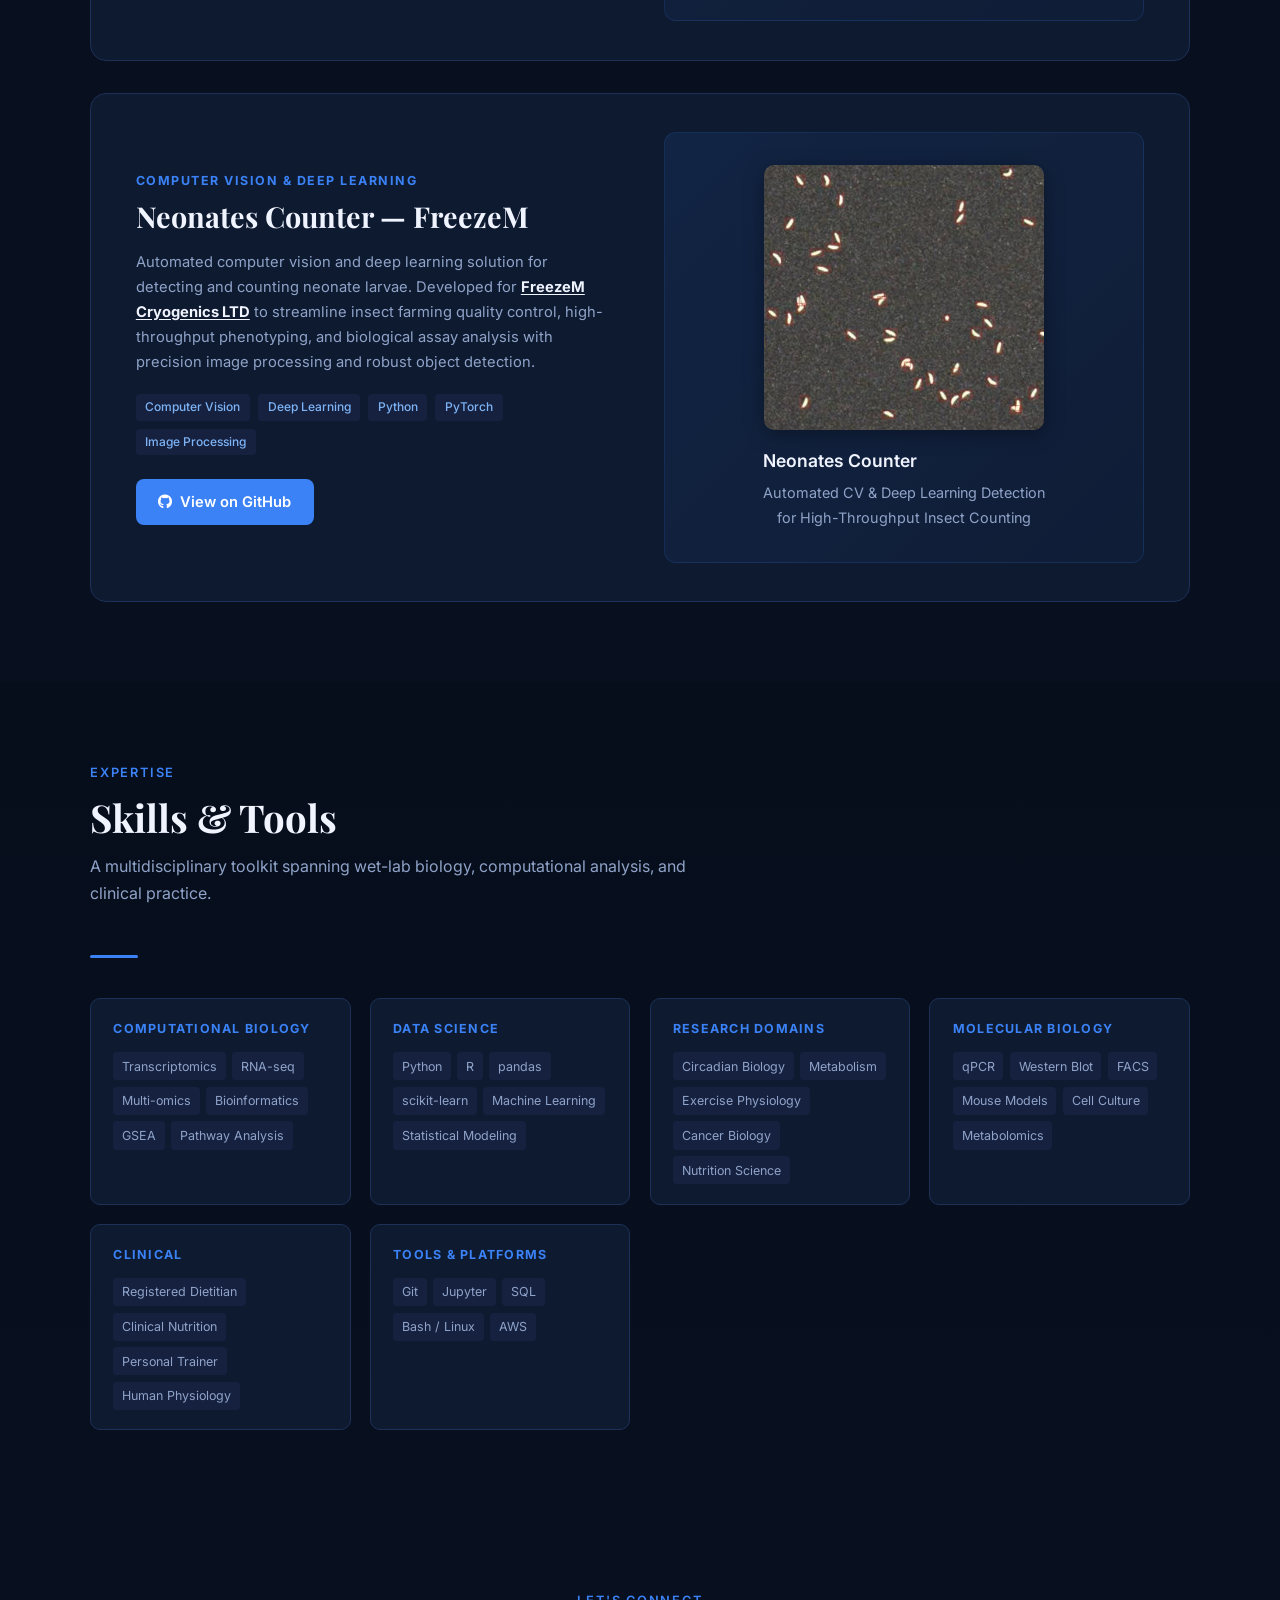
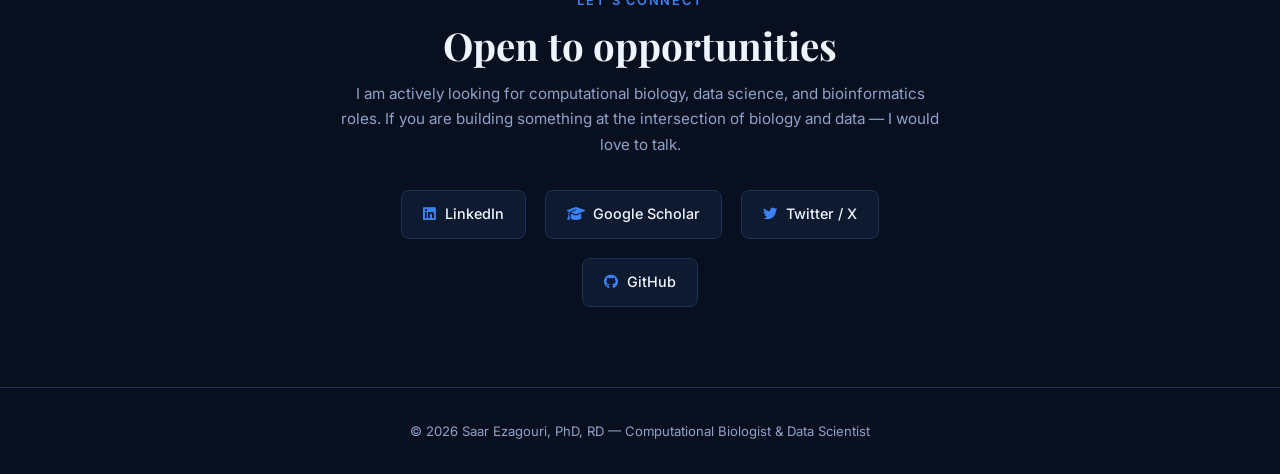
==== commit 227c0098: "freezem hyperlink" ====
--- a/index.html
+++ b/index.html
@@ -713,7 +713,7 @@
         <h3 class="project-title">Neonates Counter &mdash; FreezeM</h3>
         <p class="project-desc">
           Automated computer vision and deep learning solution for detecting and counting neonate larvae. 
-          Developed for <div FreezeM="FreezeM" Cryogenics="" LTD=""></div>(https://www.freezem.com) to streamline insect farming quality control, high-throughput phenotyping, 
+          Developed for <a href="https://www.freezem.com" target="_blank" rel="noopener" style="color:var(--text);font-weight:700;text-decoration:underline;text-underline-offset:2px">FreezeM Cryogenics LTD</a> to streamline insect farming quality control, high-throughput phenotyping, 
           and biological assay analysis with precision image processing and robust object detection.
         </p>
         <div class="project-tags">
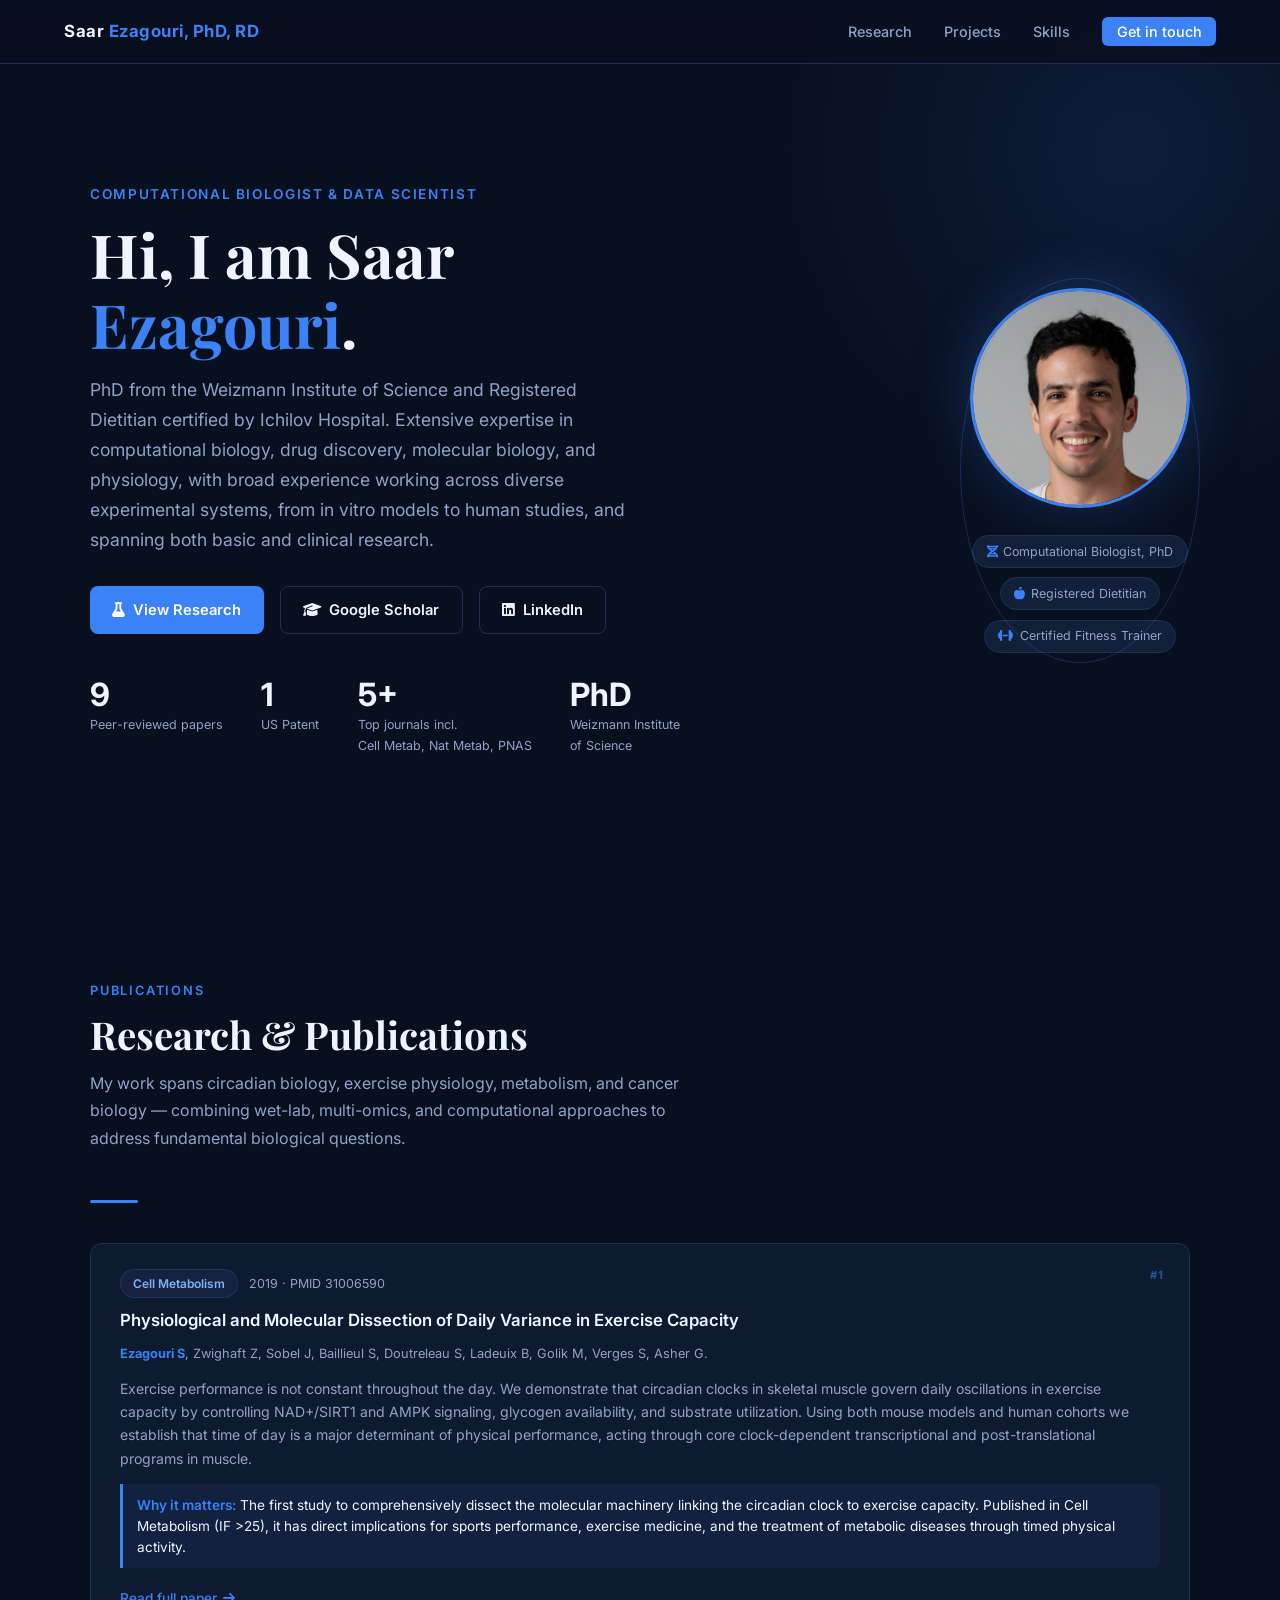
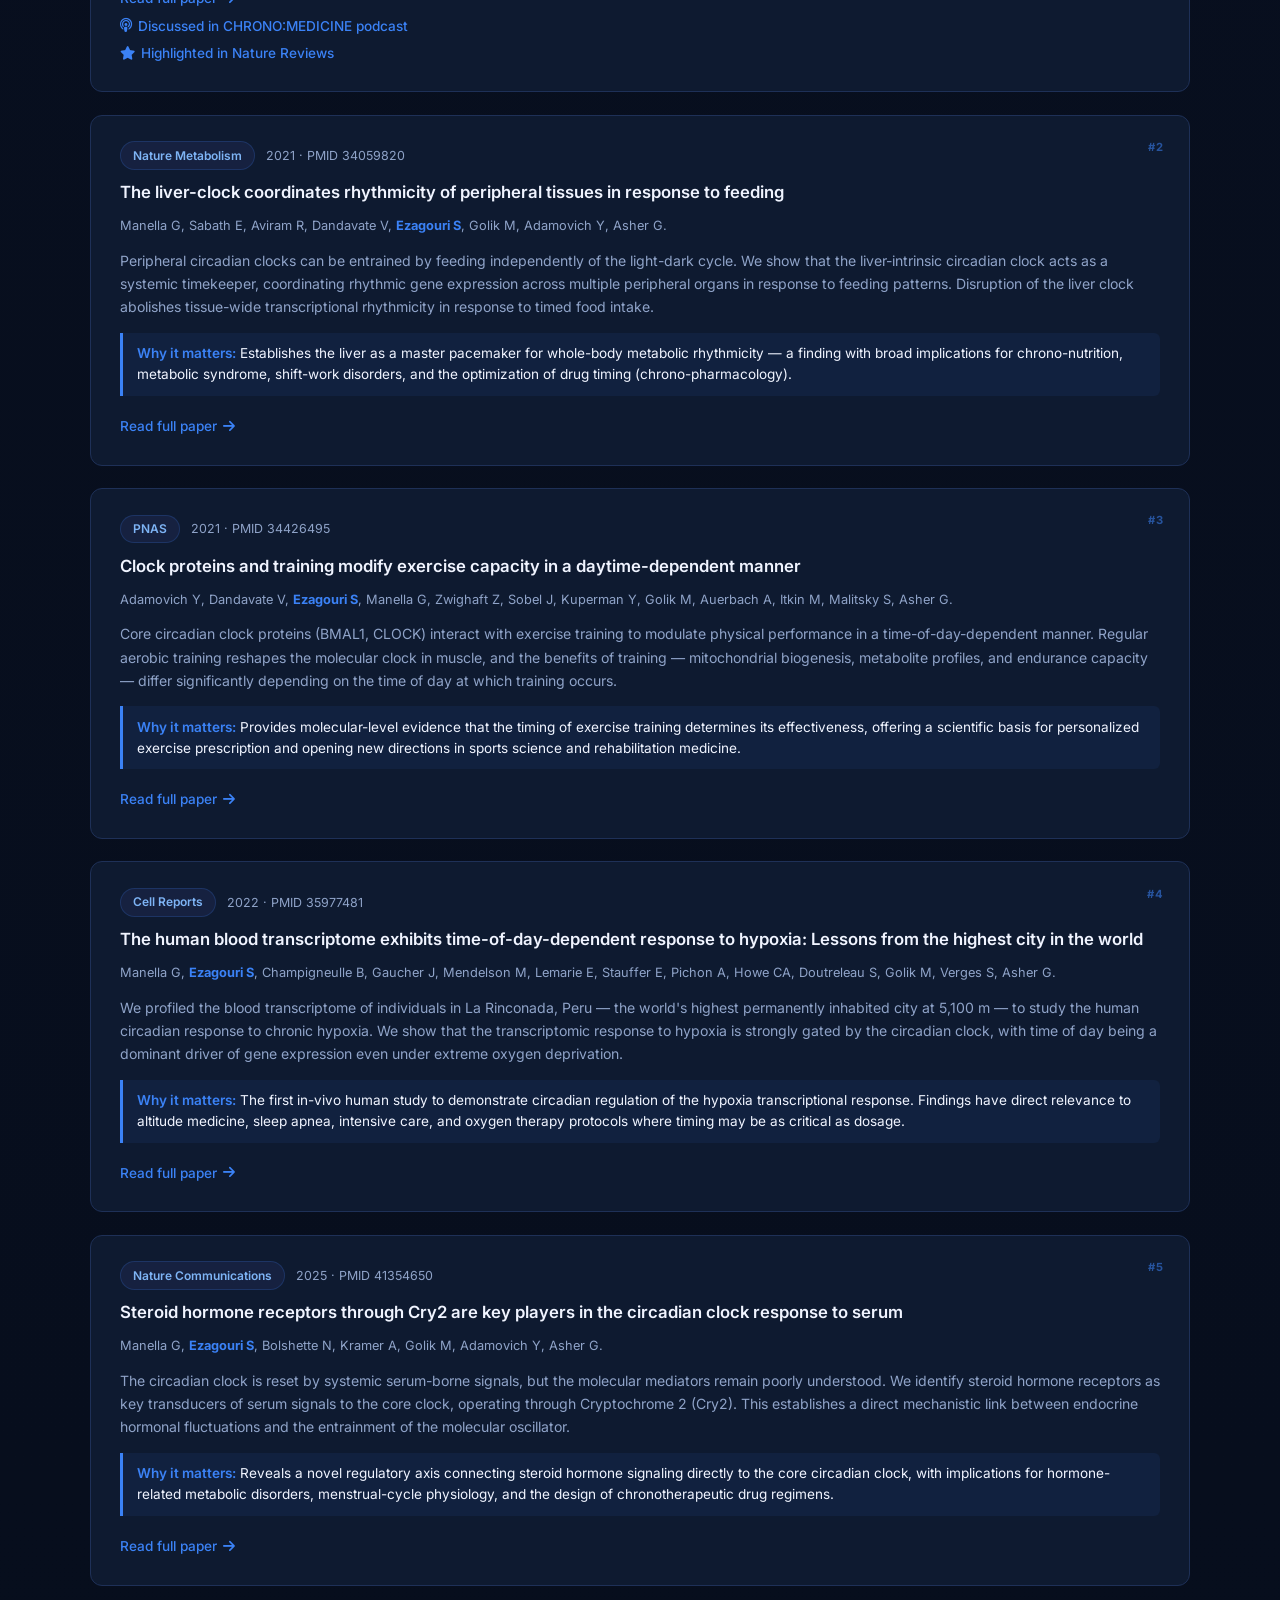
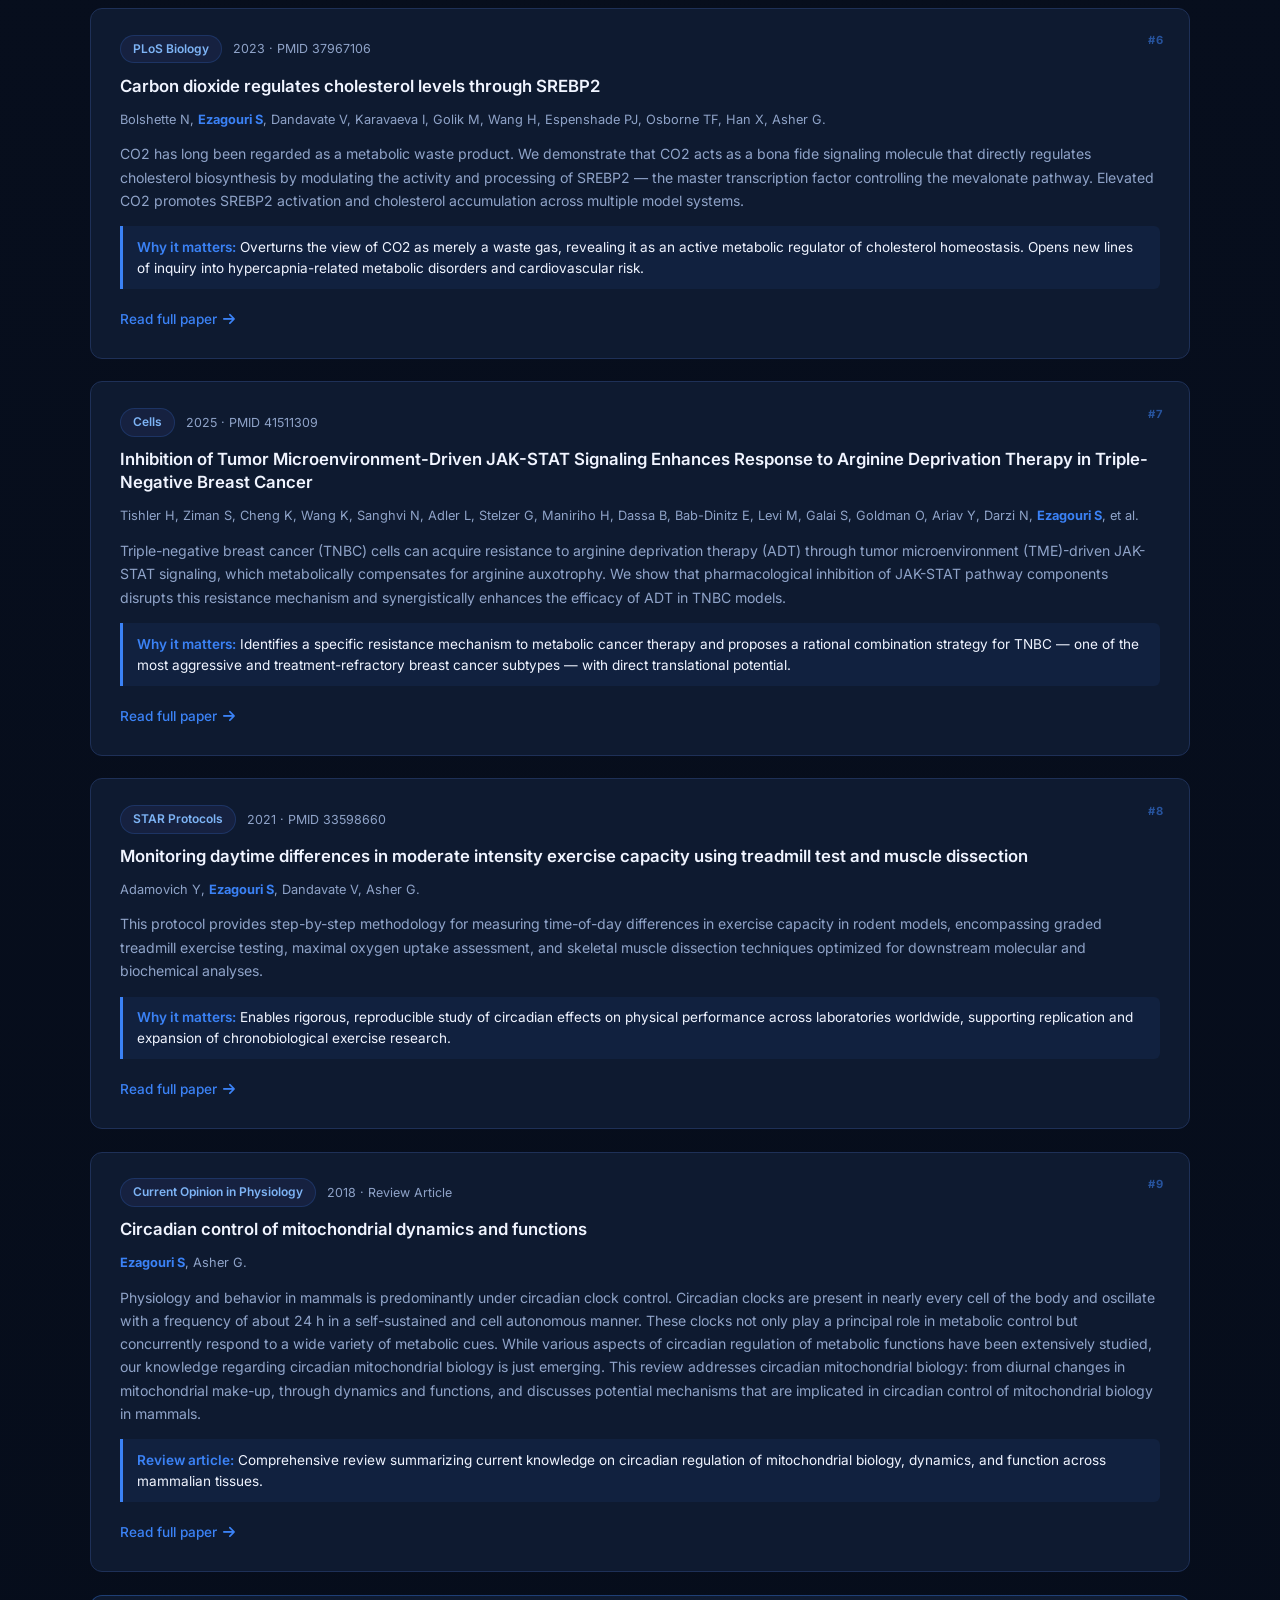
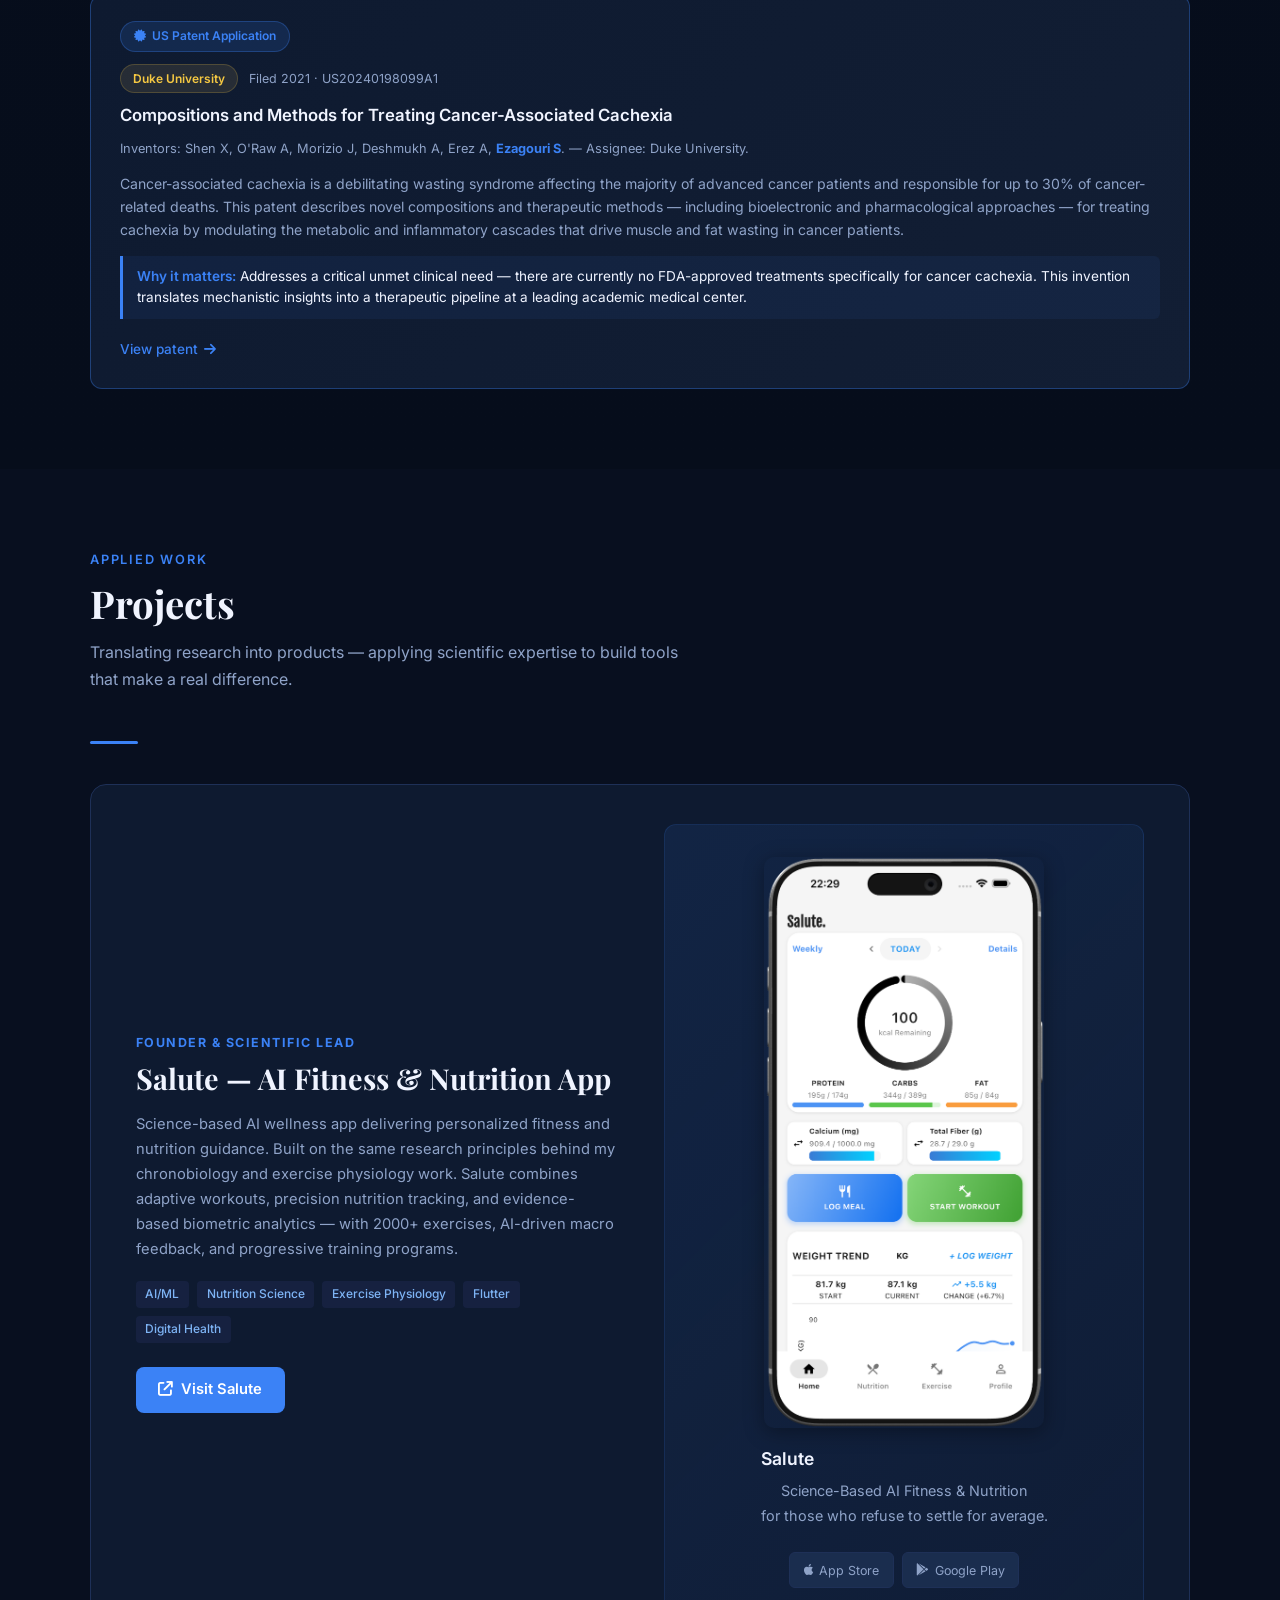
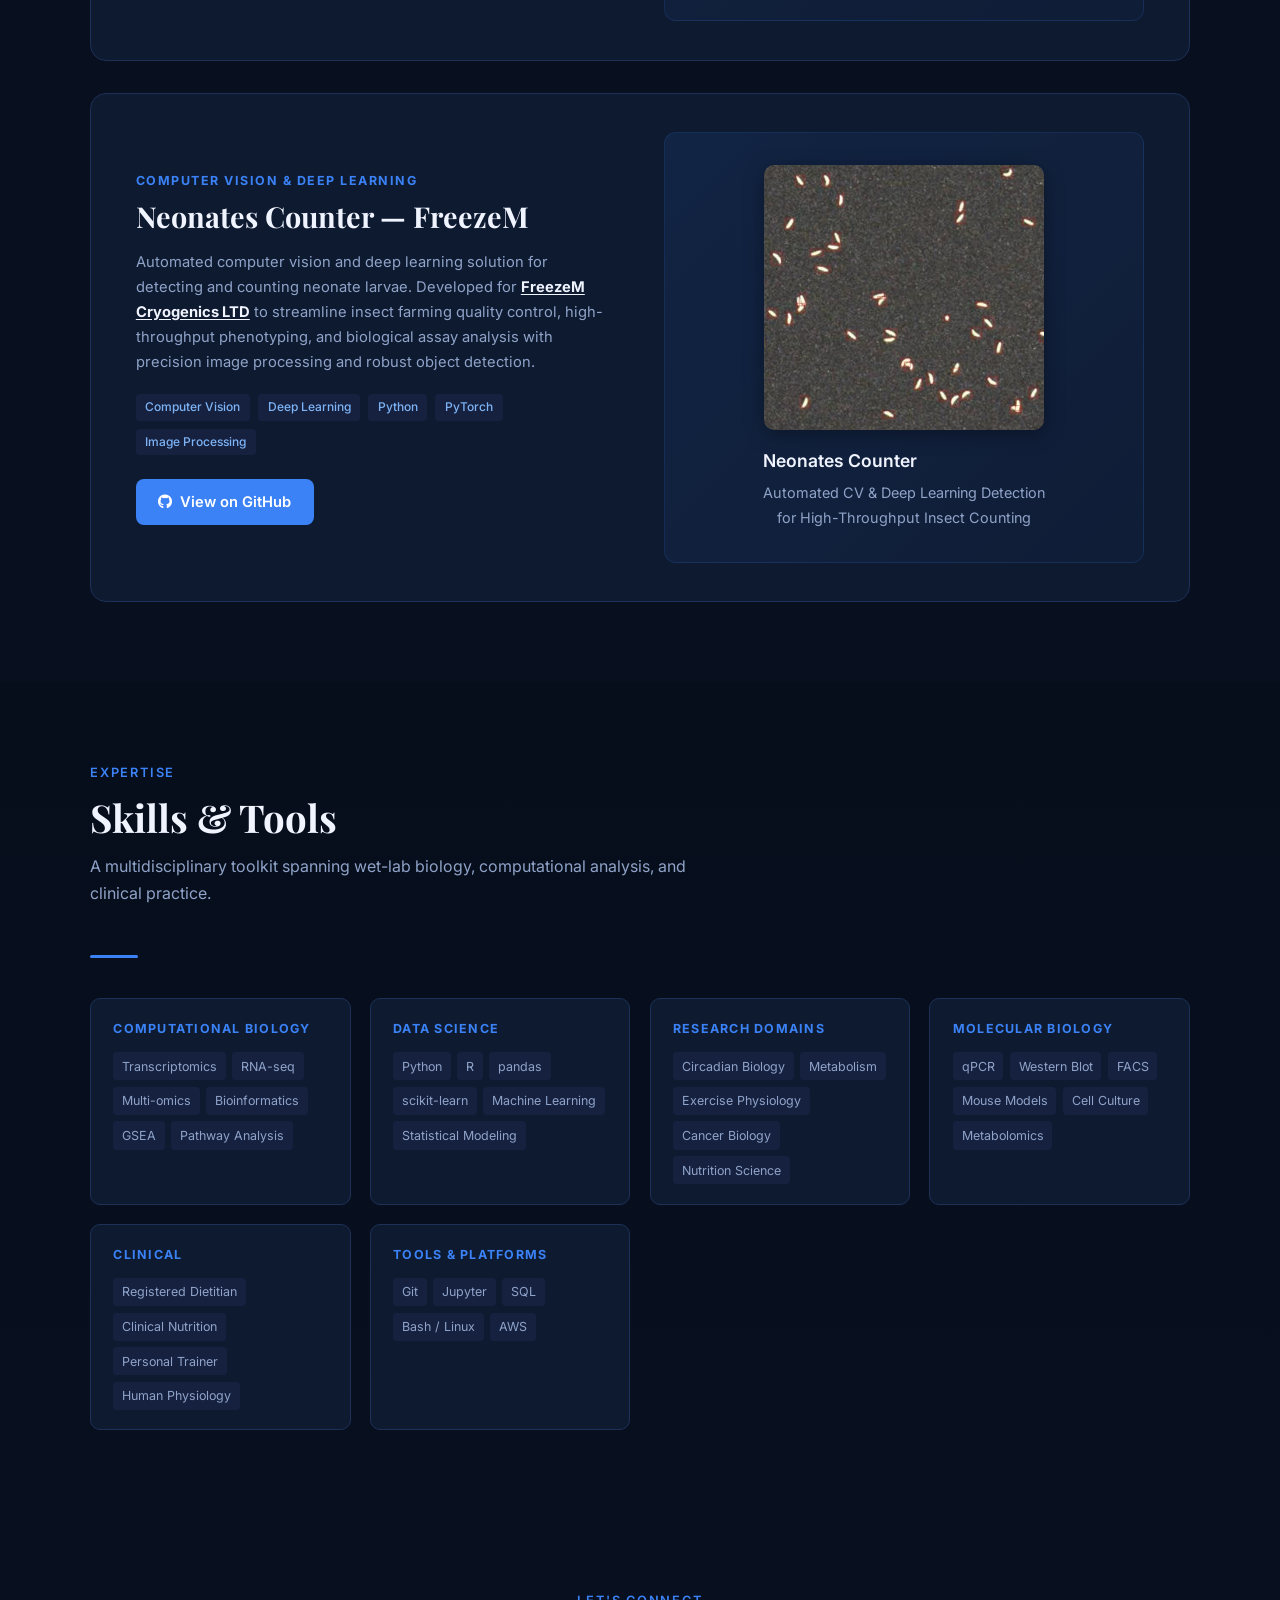
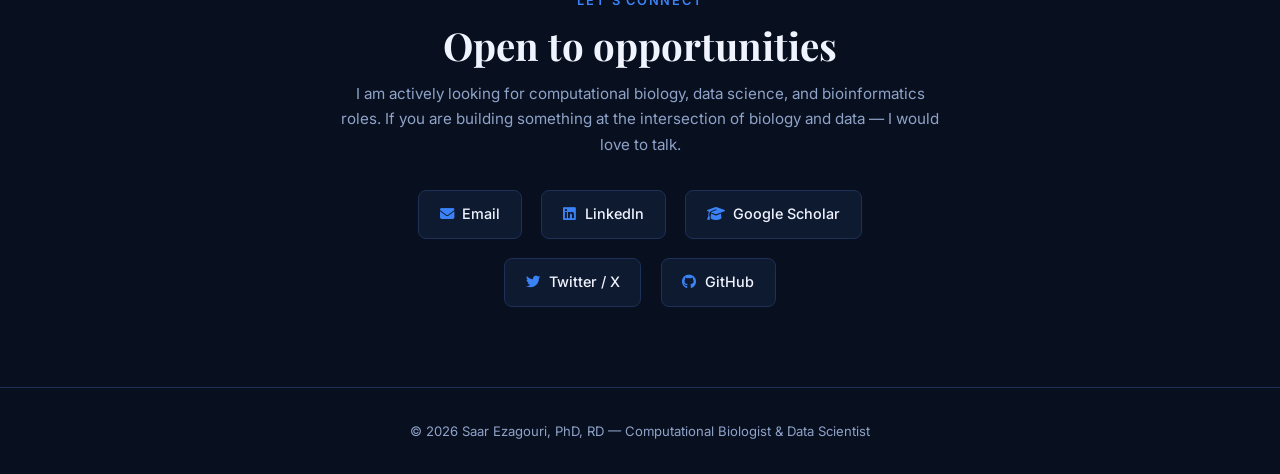
==== commit 4fcb441e: "mail" ====
--- a/index.html
+++ b/index.html
@@ -821,6 +821,9 @@
         If you are building something at the intersection of biology and data &mdash; I would love to talk.
       </p>
       <div class="contact-links">
+        <a class="contact-link" href="mailto:sezagouri@gmail.com">
+          <i class="fa fa-envelope"></i> Email
+        </a>
         <a class="contact-link" href="https://www.linkedin.com/in/saar-ezagouri/" target="_blank" rel="noopener">
           <i class="fab fa-linkedin"></i> LinkedIn
         </a>
